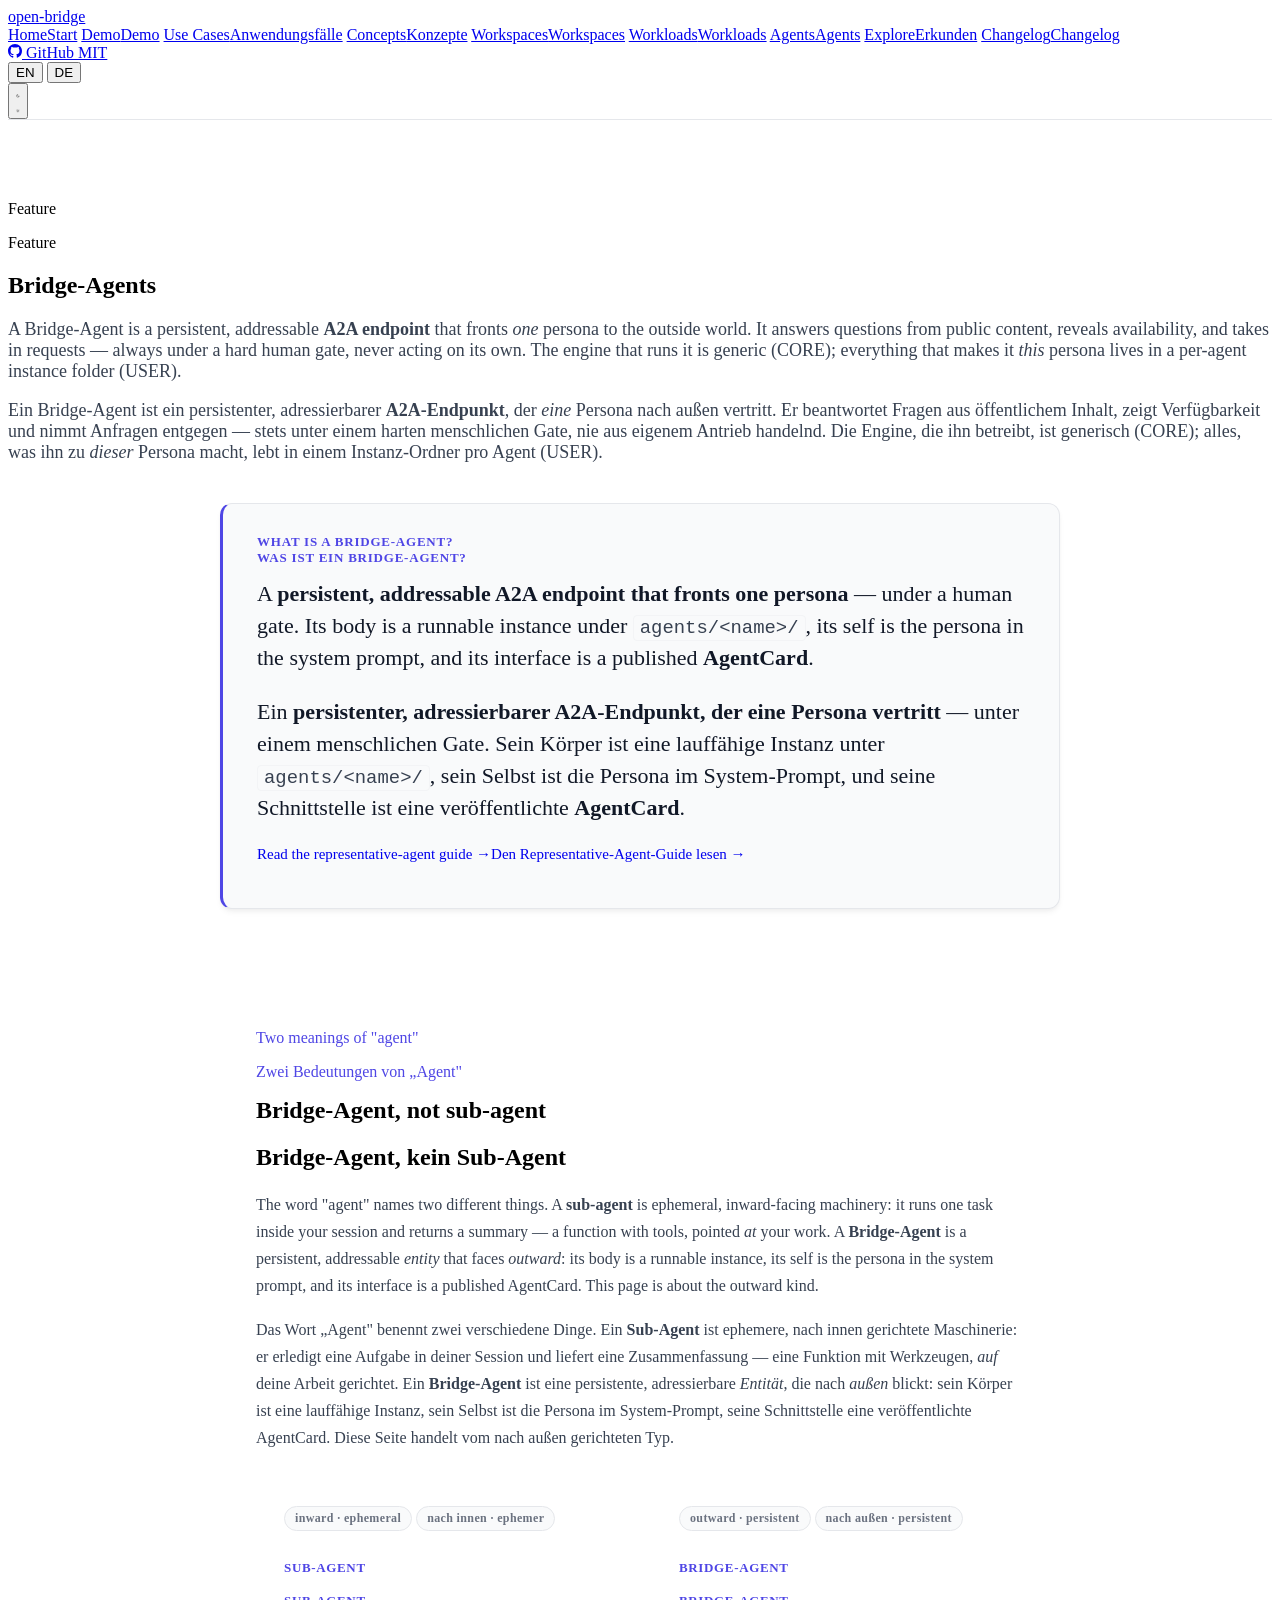
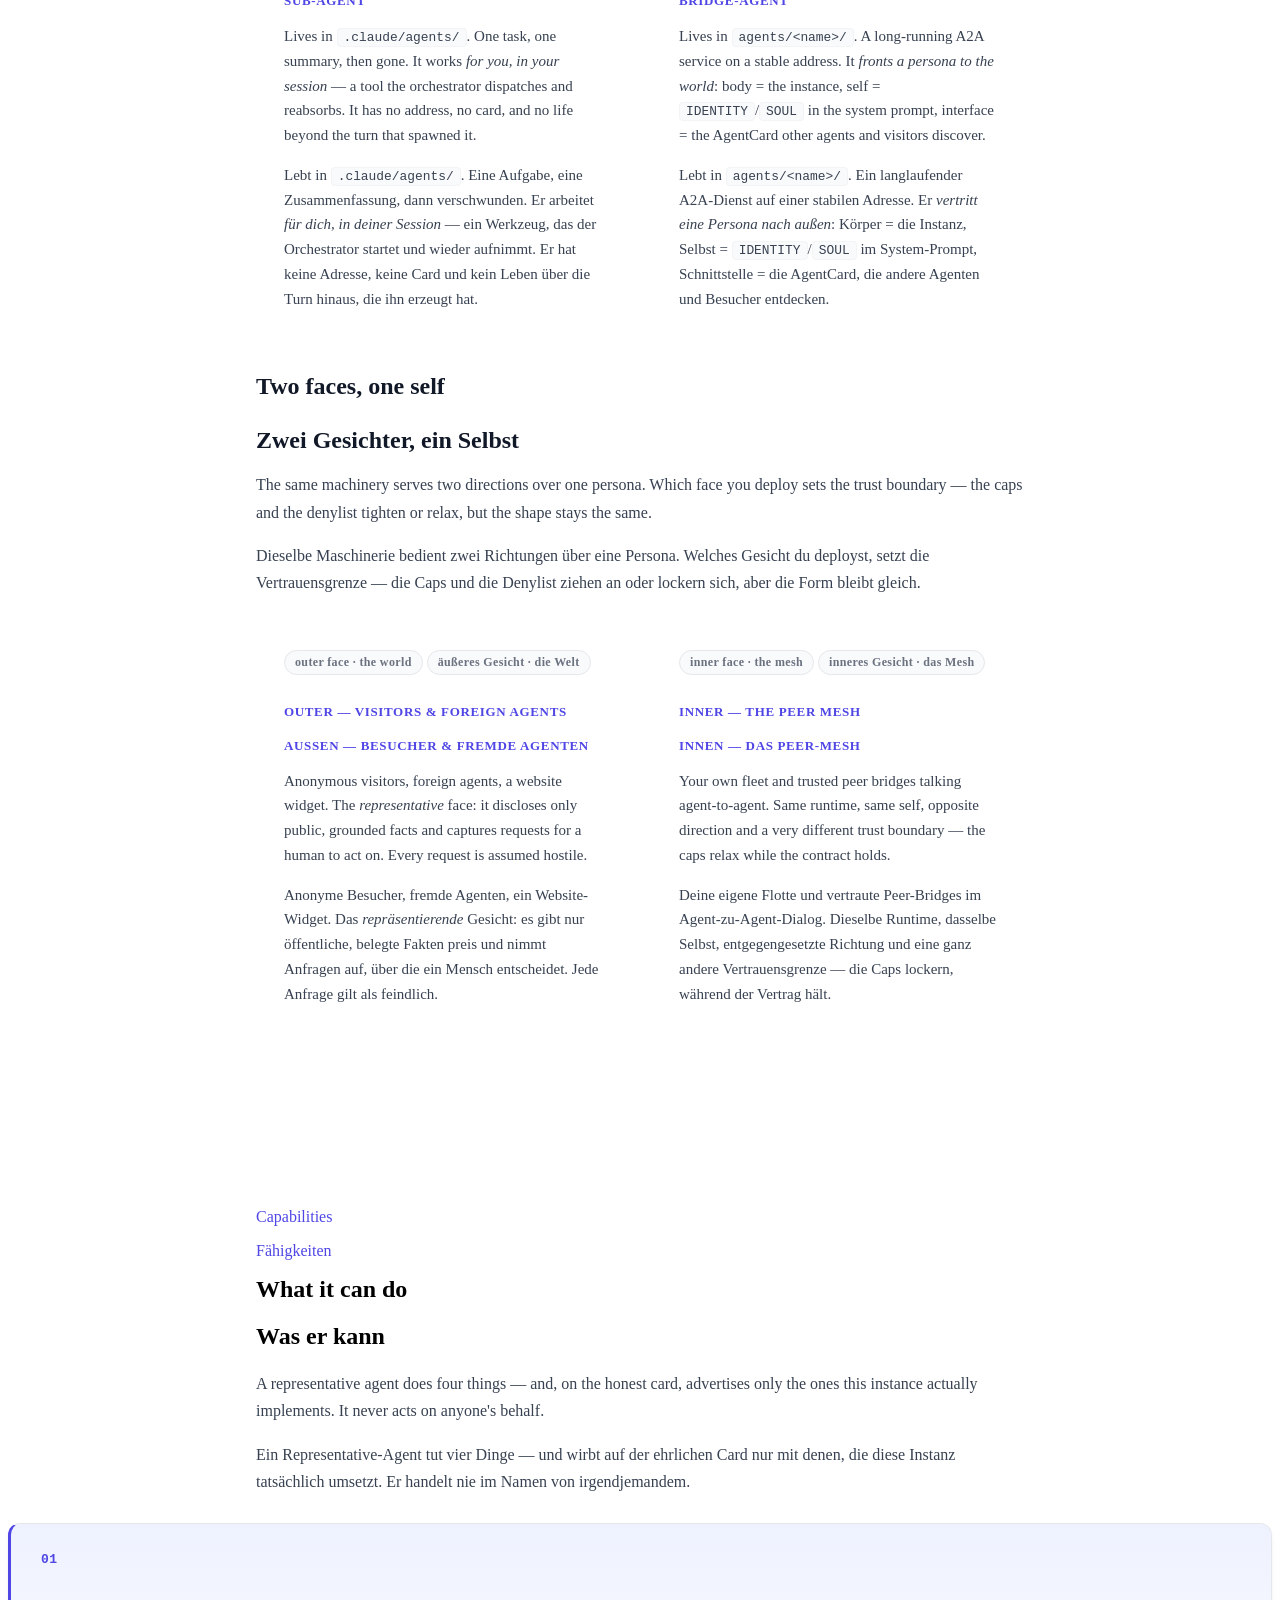
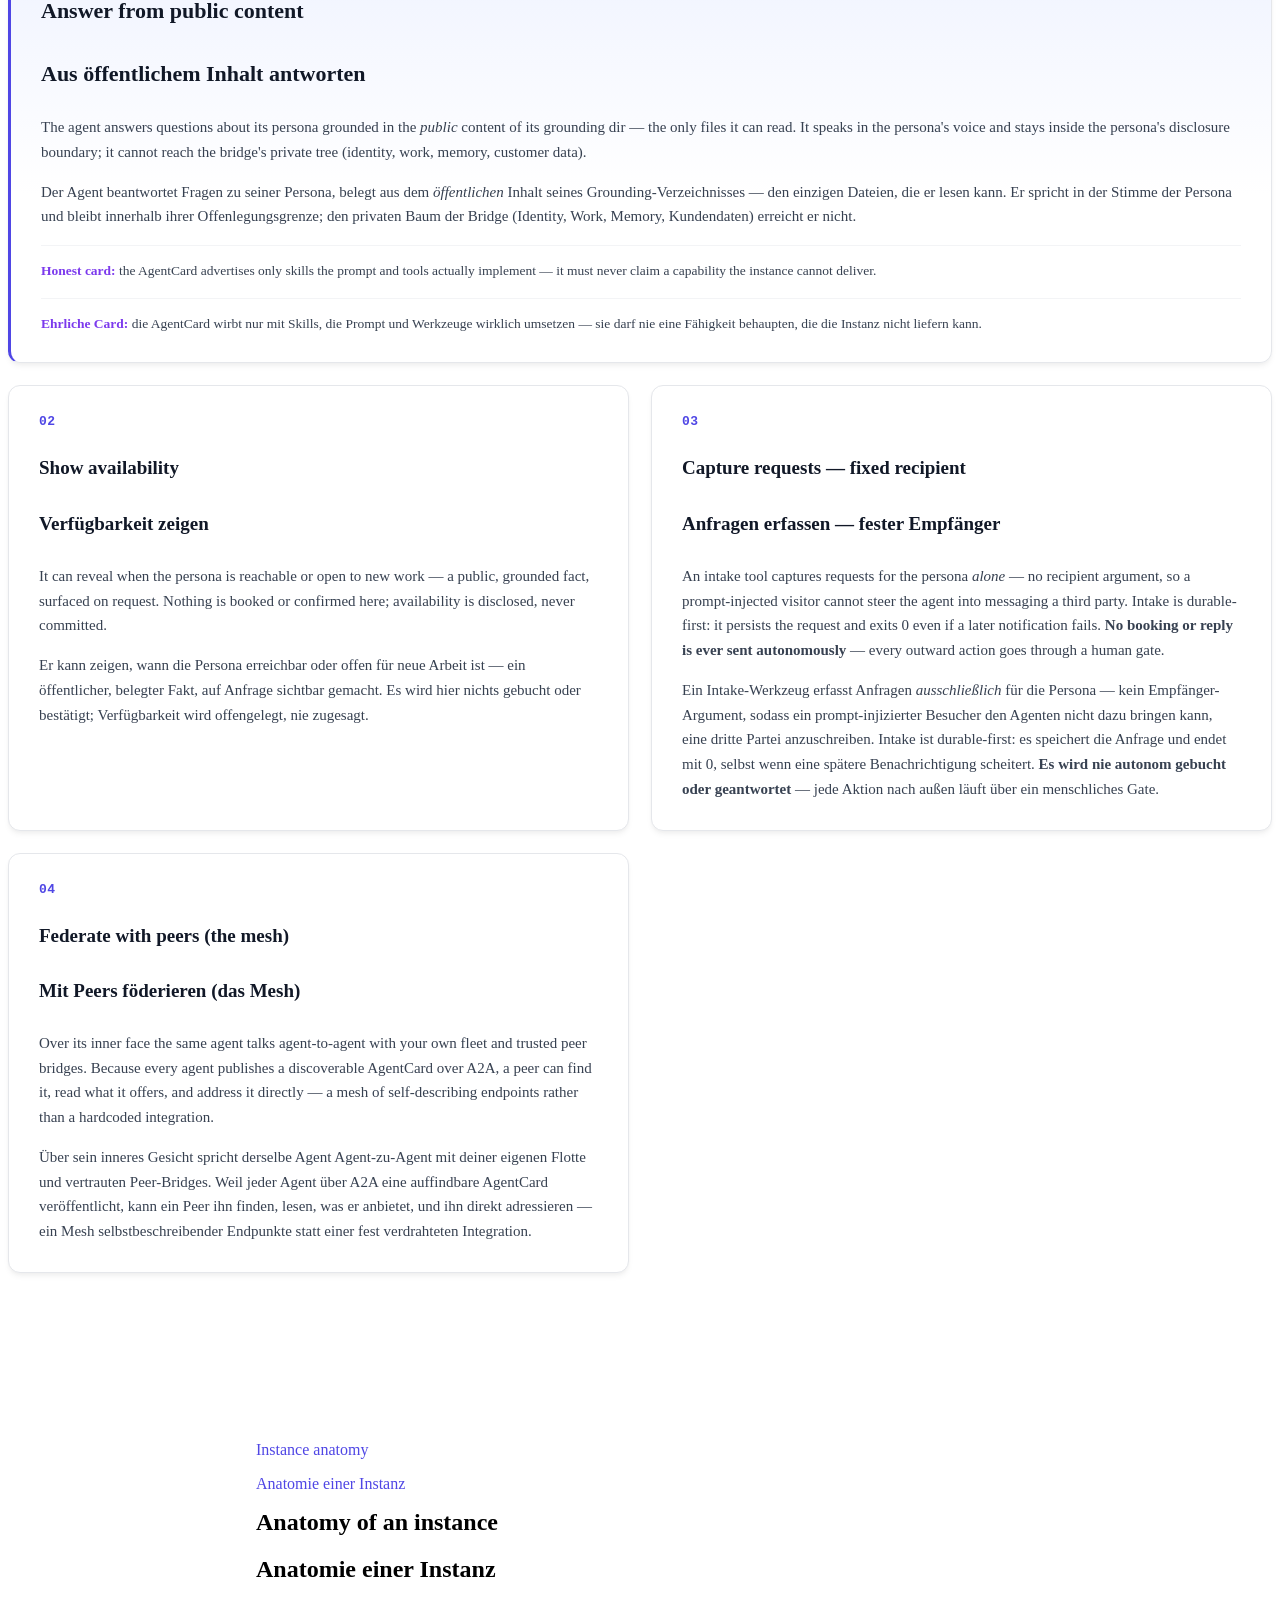
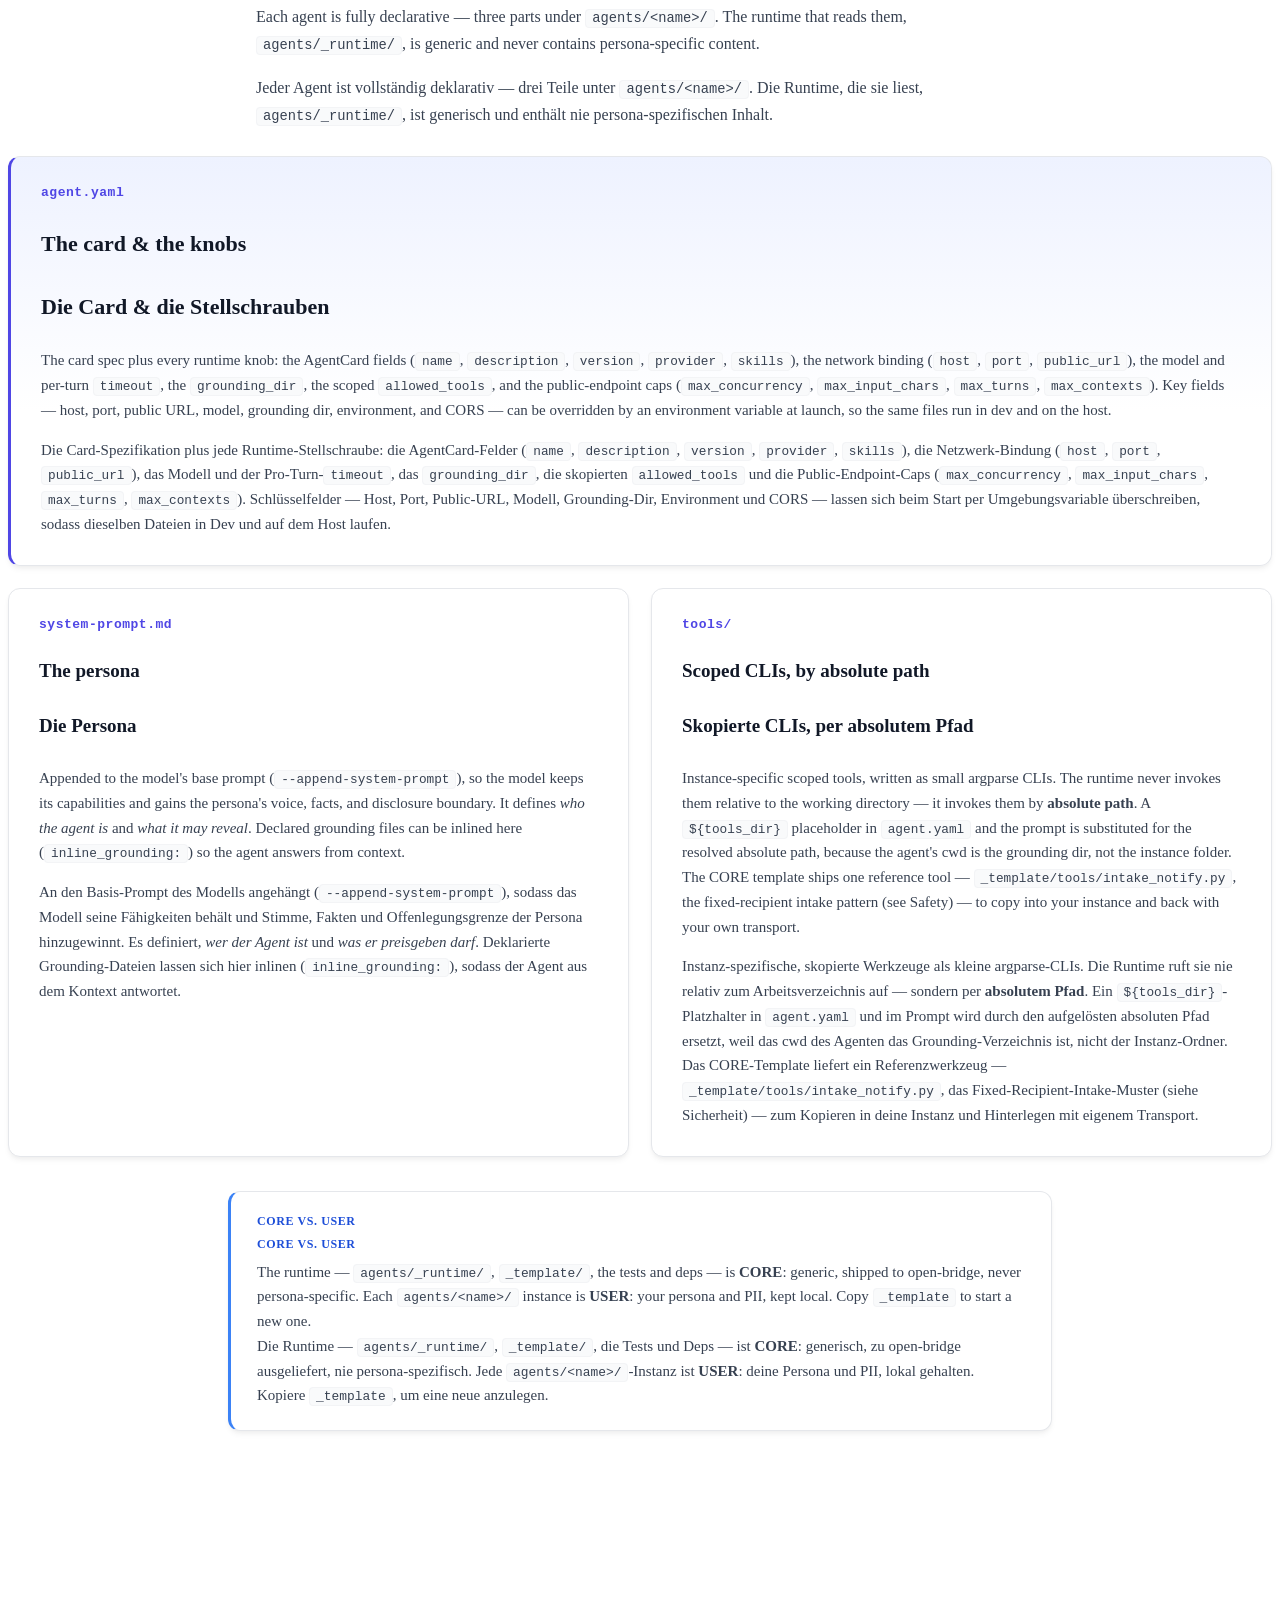
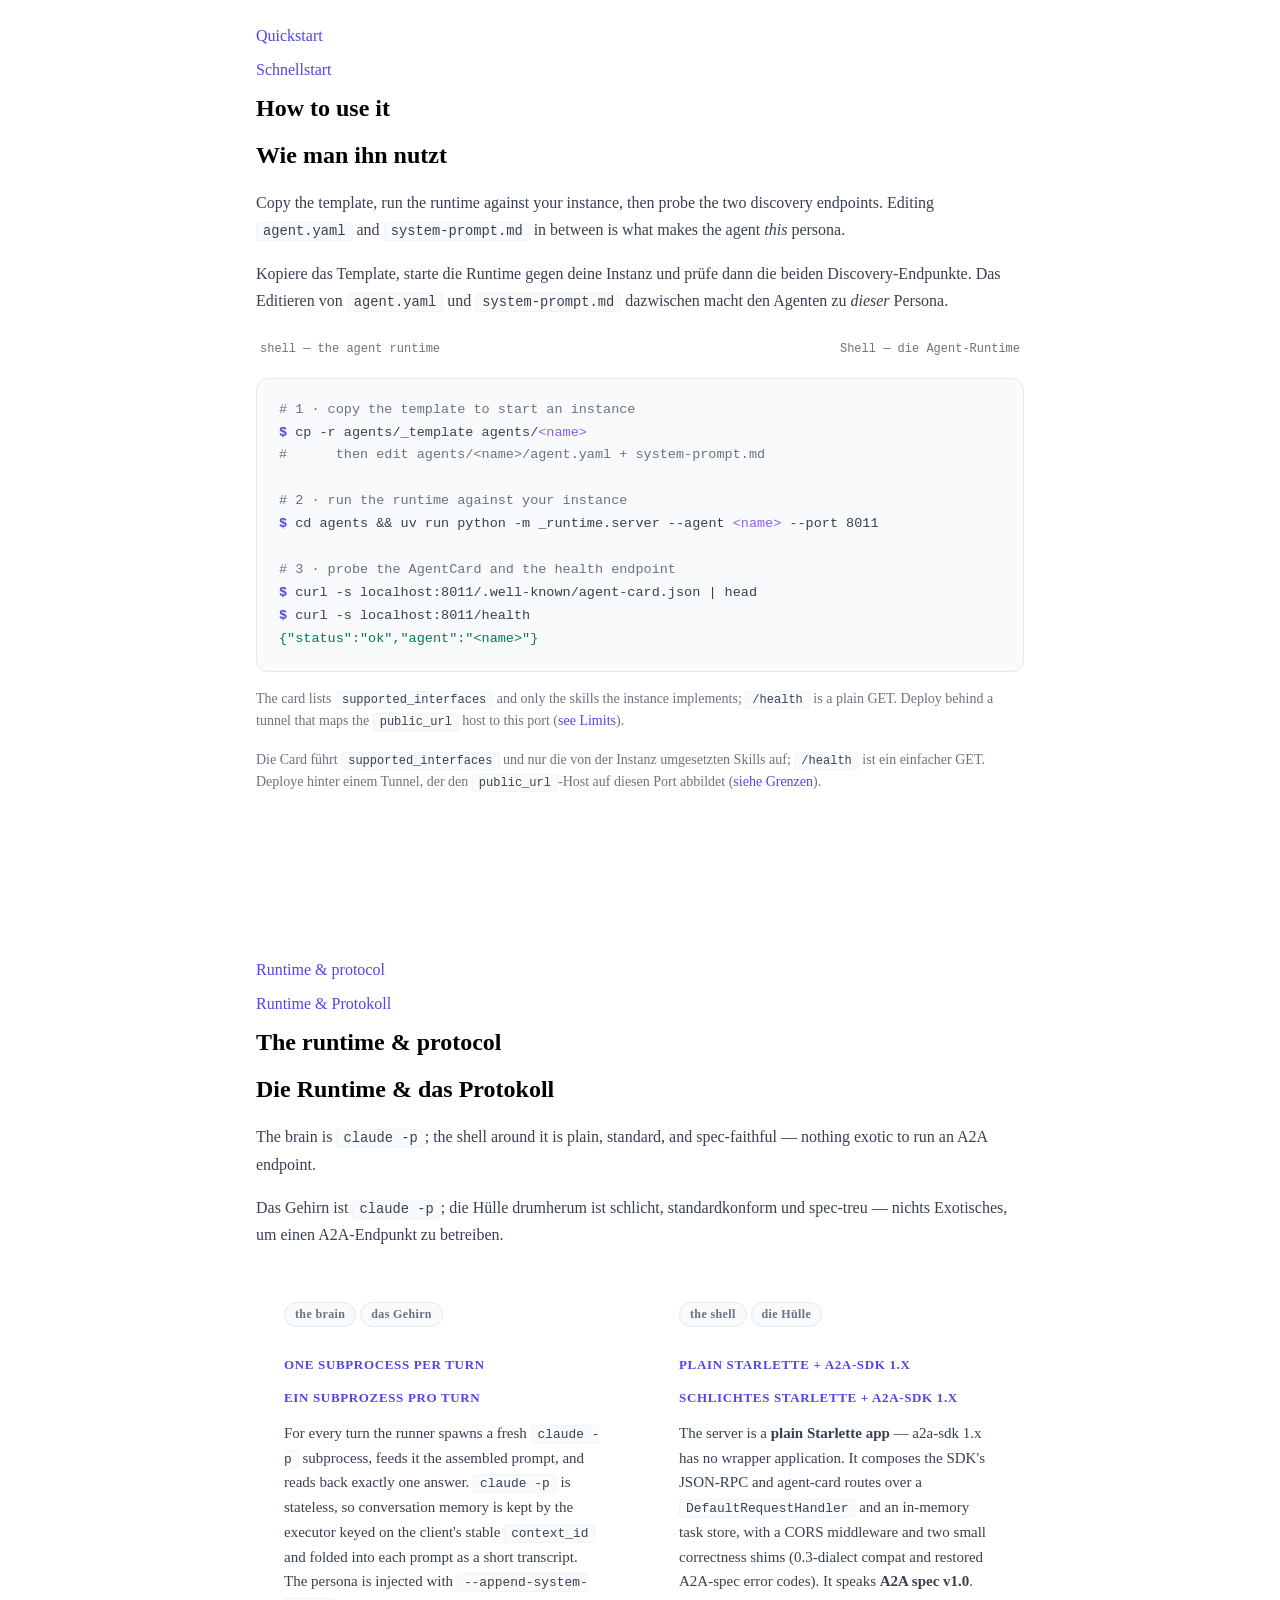
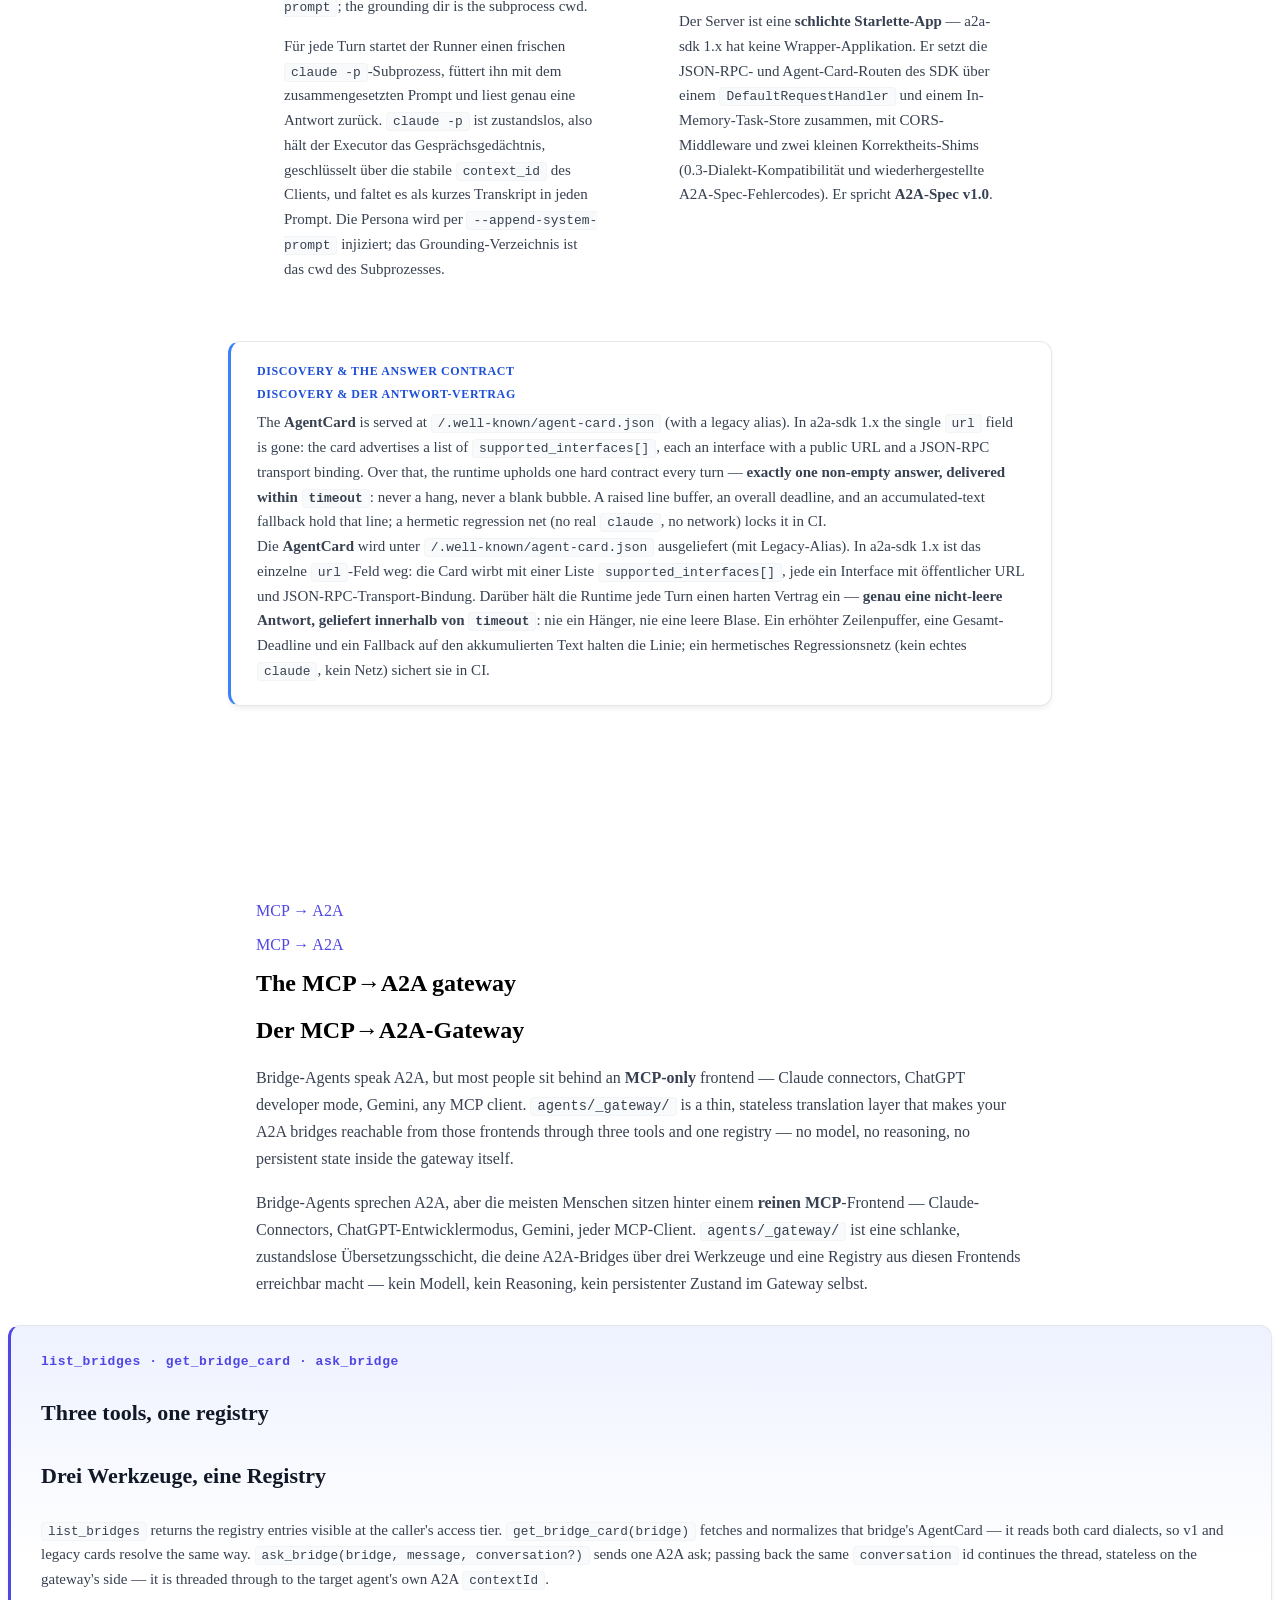
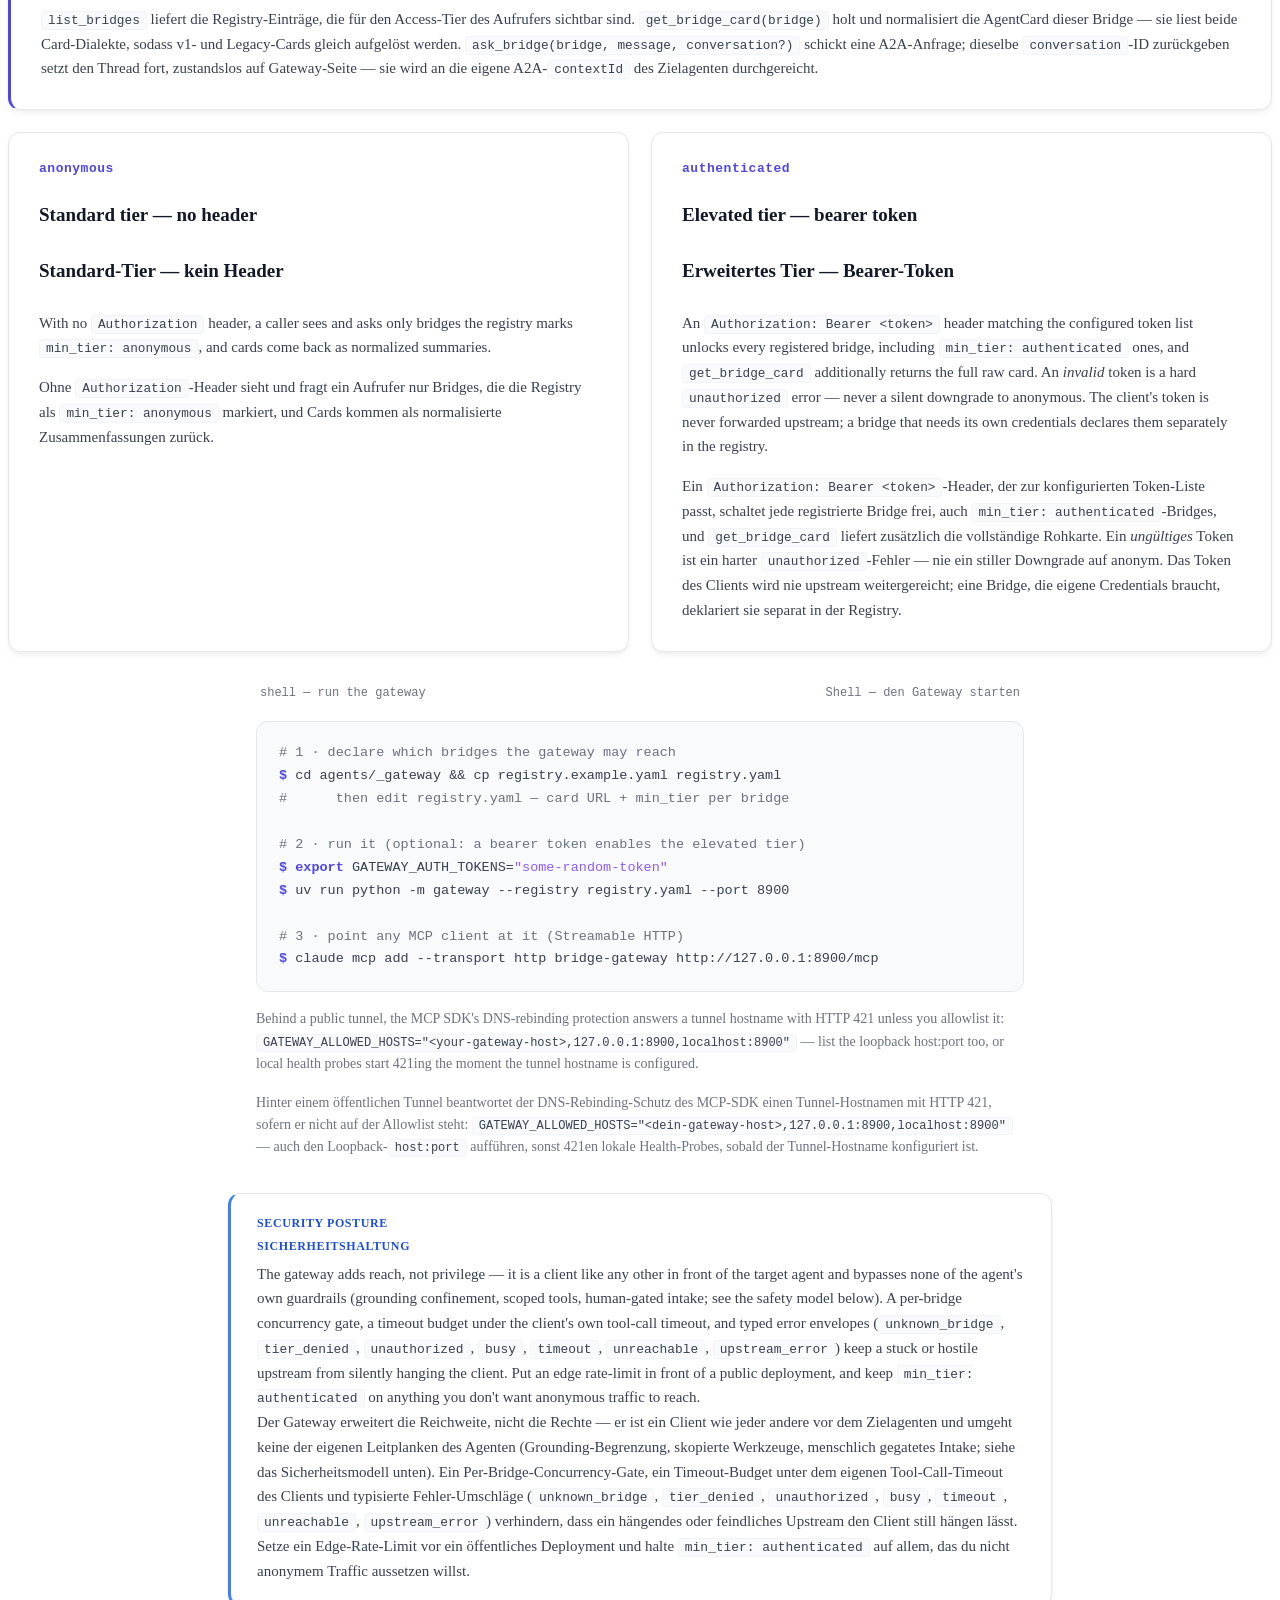
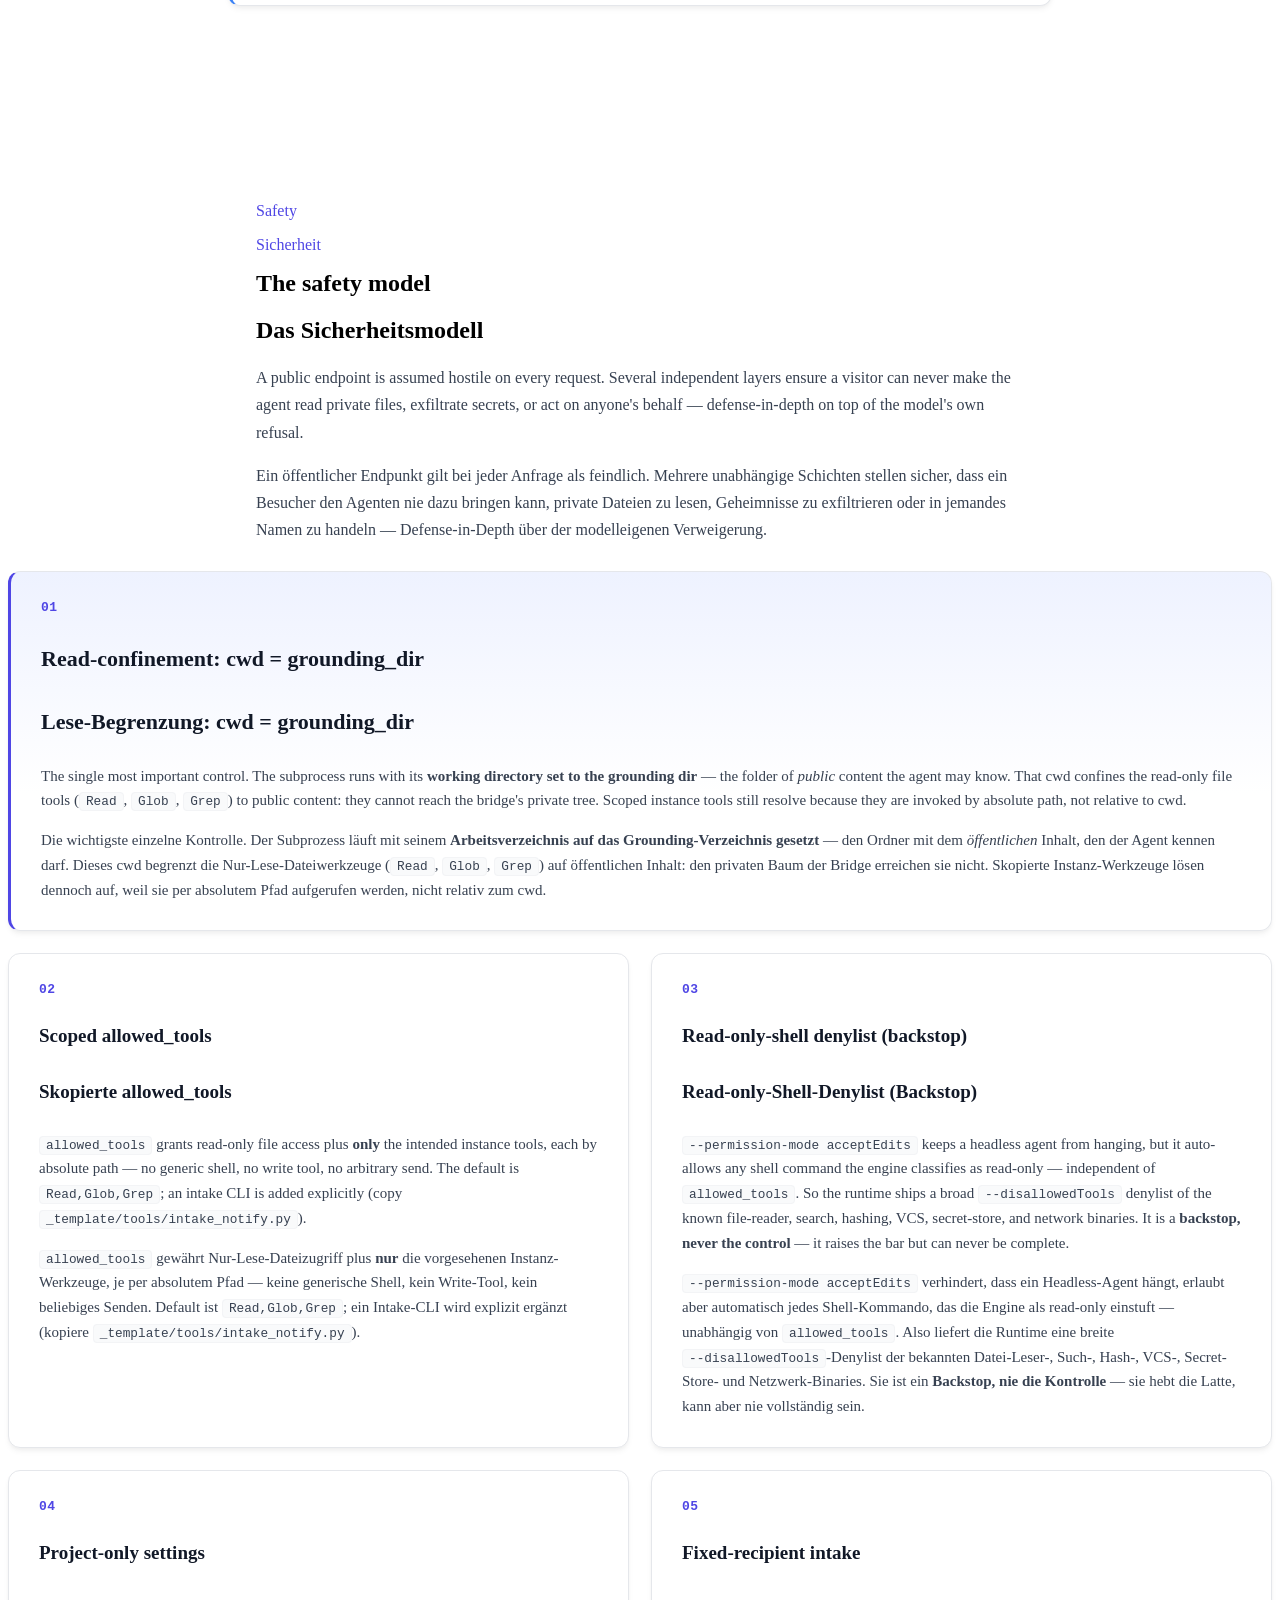
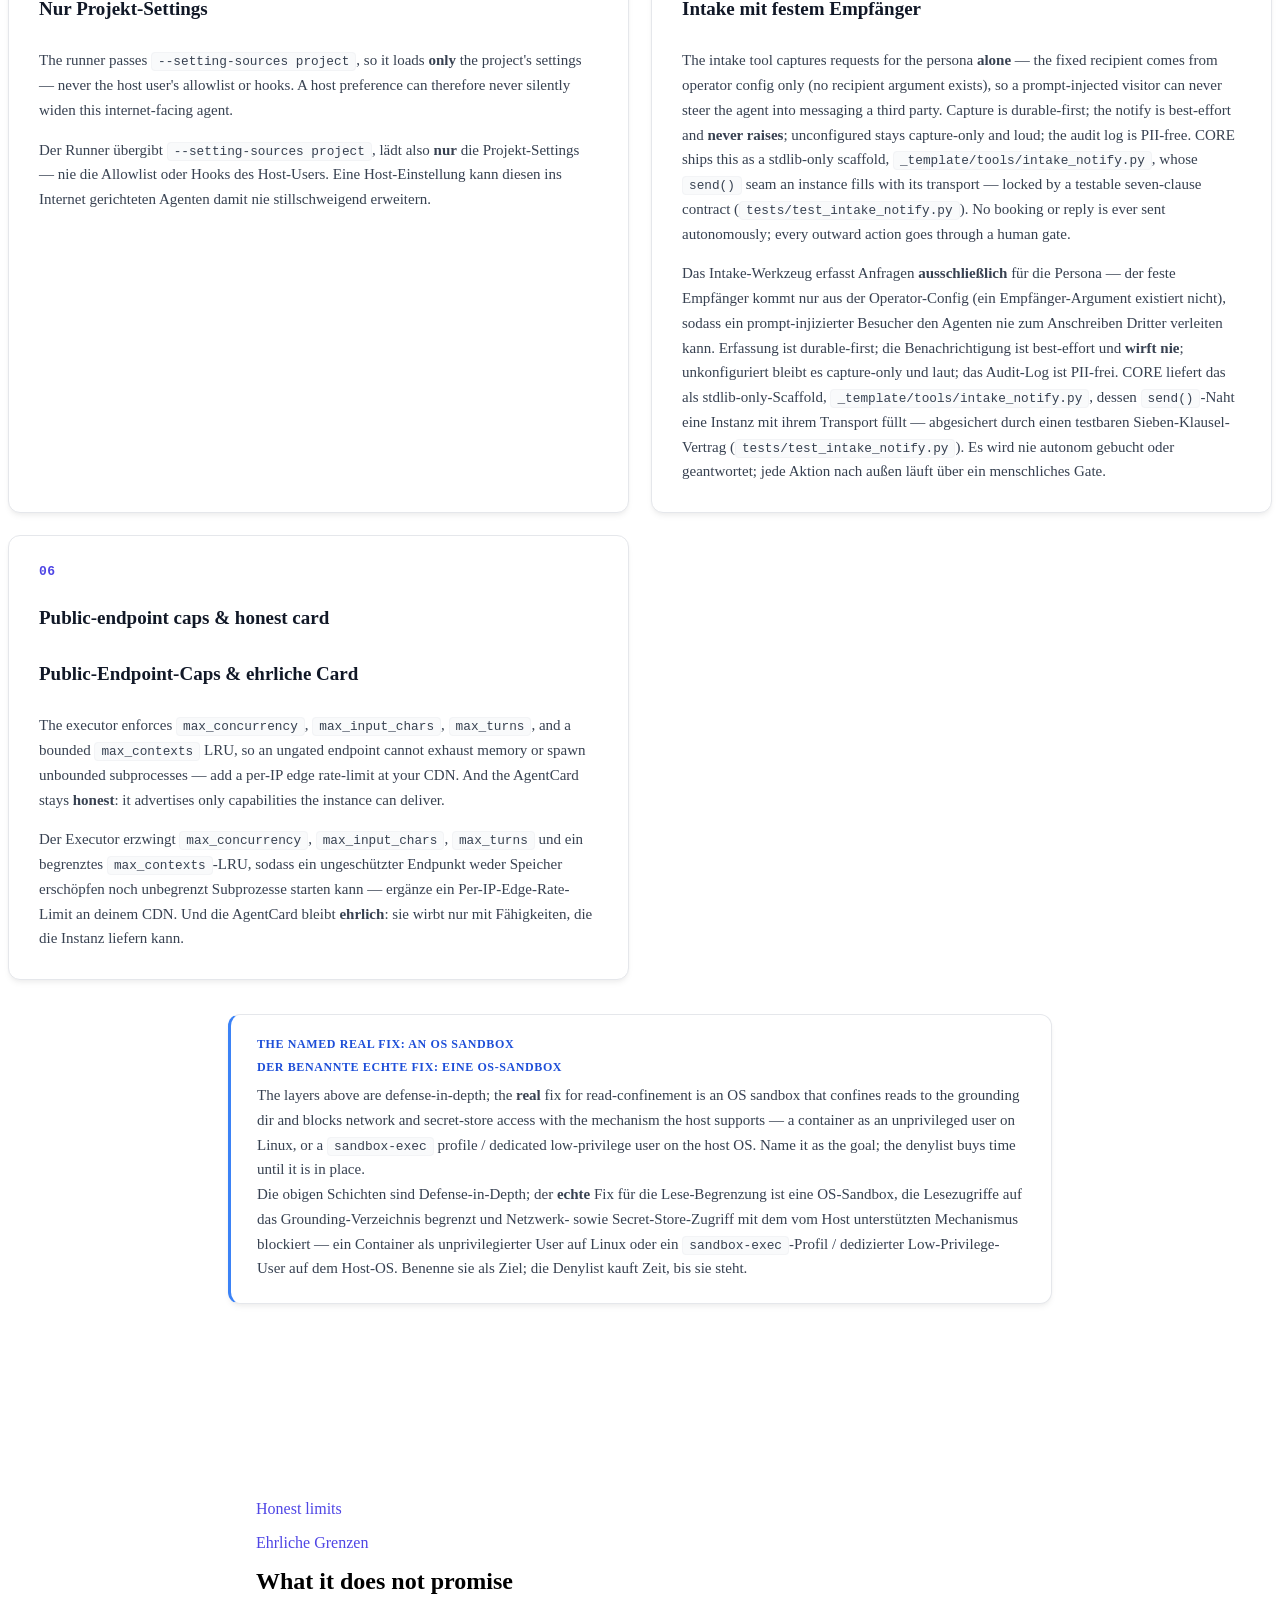
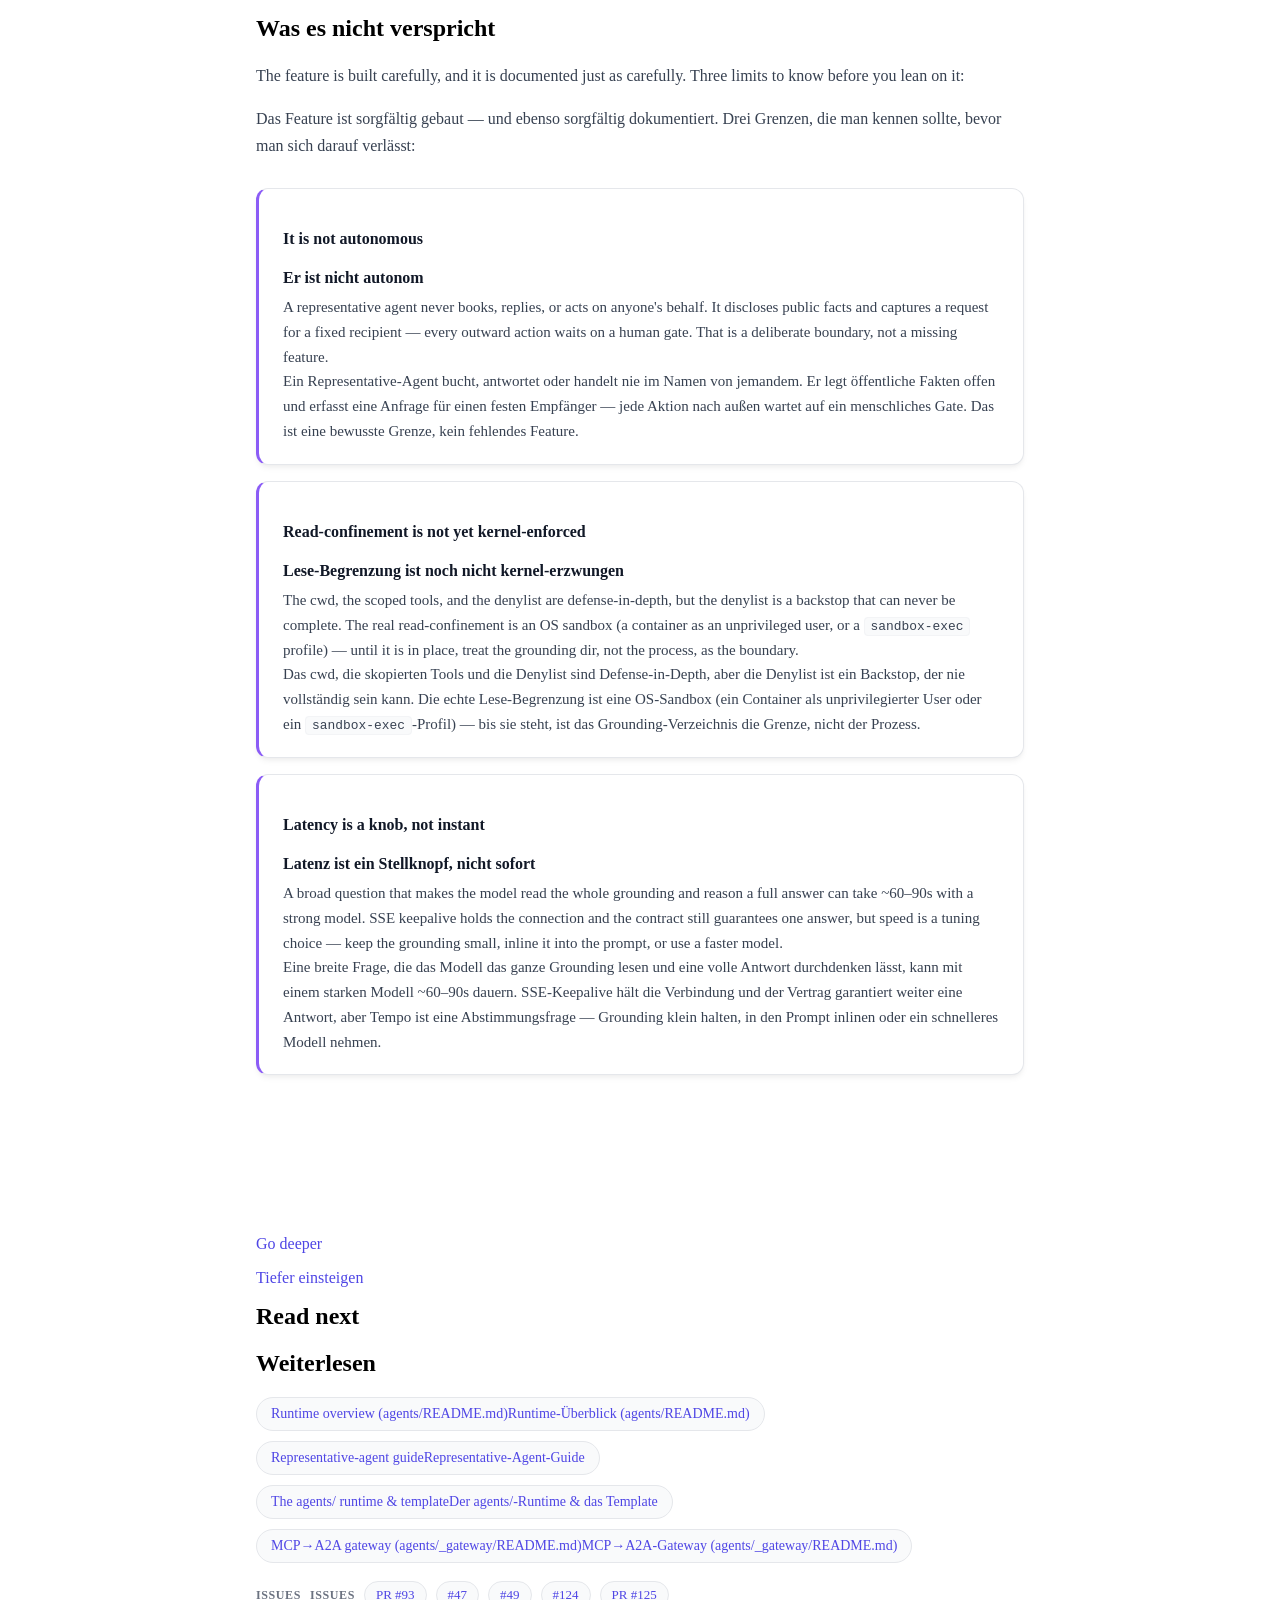
==== docs/agents.html @ 44a8e783 "docs(landing): rewrite the em-dash construction out of the page 213 em-dashes stood in docs/index.ht" ====
<!DOCTYPE html>
<!-- ============================================================================
     BKS open-bridge — agents.html  (feature page)
     Built on the shared shell used by index.html / concepts.html.
     Self-contained single file, GitHub-Pages-ready, fully offline, native UTF-8.
     Bilingual EN/DE (data-lang spans + L toggle), tool-neutral, no external assets.
     ============================================================================ -->
<html lang="en" data-active-lang="en">
<head>
<meta charset="utf-8">
<meta name="viewport" content="width=device-width, initial-scale=1">
<title>BKS open-bridge — Bridge-Agents</title>
<meta name="description" content="Bridge-Agents in BKS open-bridge — a persistent, addressable A2A endpoint that fronts one persona to the outside world: it answers from public content, shows availability, and captures requests for a fixed recipient, under hard human gates. Generic runtime (CORE) plus per-persona instances (USER).">
<!-- Social / Open Graph -->
<meta property="og:type" content="website">
<meta property="og:title" content="BKS open-bridge — Bridge-Agents">
<meta property="og:description" content="A Bridge-Agent is a persistent, addressable A2A endpoint that fronts one persona to the world — under a human gate.">
<meta property="og:url" content="https://bks-lab.github.io/open-bridge/agents.html">
<meta property="og:image" content="https://bks-lab.github.io/open-bridge/social-preview.png">
<meta property="og:image:width" content="1280">
<meta property="og:image:height" content="640">
<meta name="twitter:card" content="summary_large_image">
<meta name="twitter:title" content="BKS open-bridge — Bridge-Agents">
<meta name="twitter:description" content="A Bridge-Agent is a persistent, addressable A2A endpoint that fronts one persona to the world.">

<!-- Anti-FOUC pre-paint: theme + language set BEFORE the stylesheet paints. -->
<script>
(function(){
  var r = document.documentElement;
  try{
    var t = localStorage.getItem("ob-theme");
    if(t === "dark" || (!t && window.matchMedia && window.matchMedia("(prefers-color-scheme: dark)").matches)){
      r.classList.add("dark");
    }
  }catch(e){}
  try{
    var l = localStorage.getItem("ob-lang");
    var lang = (l === "de") ? "de" : (r.getAttribute("lang") || "en");
    r.setAttribute("data-active-lang", lang); r.setAttribute("lang", lang);
  }catch(e){ r.setAttribute("data-active-lang","en"); }
})();
</script>

<link rel="stylesheet" href="assets/brand.css">
<style>
/* ============================================================
   BKS open-bridge shared shell — single file, fully offline.
   Colour / type / space tokens lifted from DESIGN.md (Editorial
   Minimalism). No external fonts, no CDN, no network calls.
   ============================================================ */

:root{
  --ink:#111827; --muted:#6B7280;
  --surface:#FFFFFF; --surface-subtle:#F9FAFB; --surface-muted:#F3F4F6;
  --on-primary:#FFFFFF; --on-surface:#374151;
  --line:#E5E7EB; --line-subtle:#F3F4F6;
  --accent-from:#667EEA; --accent-to:#764BA2;
  --accent:#6366F1; --accent-secondary:#8B5CF6;
  --ok:#10B981; --info:#3B82F6;
  --font-sans:Inter,-apple-system,BlinkMacSystemFont,"Segoe UI",system-ui,Roboto,"Helvetica Neue",Arial,sans-serif;
  --font-mono:"SF Mono",Monaco,"Cascadia Code","Roboto Mono",Consolas,"Liberation Mono",monospace;

  --accent-text:#4F46E5;
  --accent-soft:#EEF2FF;
  --ok-text:#047857;
  --info-text:#1D4ED8;
  --attention-text:#7C3AED;
  --code-bg:#F9FAFB;

  --primary:var(--ink); --secondary:var(--muted);
  --border:var(--line); --border-subtle:var(--line-subtle);
  --on-surface-muted:var(--muted);
  --success:var(--ok); --attention:var(--accent-secondary);
  --mono:var(--font-mono);

  --shadow-soft:0 4px 6px -1px rgba(0,0,0,.05),0 2px 4px -1px rgba(0,0,0,.03);
  --shadow-hover:0 20px 25px -5px rgba(0,0,0,.08),0 10px 10px -5px rgba(0,0,0,.04);

  --section-y:96px;
  --container:80rem; --hero-w:72rem; --prose-w:48rem;
  --r-sm:4px; --r-md:8px; --r-lg:12px; --r-xl:16px; --r-full:9999px;
}

/* ---- Header ---- */
header.nav{
  position:sticky;top:0;z-index:50;height:auto;min-height:64px;
  display:flex;align-items:center;
  background:color-mix(in srgb,var(--surface) 82%,transparent);
  backdrop-filter:blur(12px);-webkit-backdrop-filter:blur(12px);
  border-bottom:1px solid var(--border);
}

/* ---- Footer ---- */

@media (max-width:860px){ .foot-grid>*{min-width:0} }
@media (prefers-reduced-motion:reduce){
  .reveal{opacity:1;transform:none}
}
@media print{
  header.nav,.icon-btn,.seg{display:none!important}
  .reveal{opacity:1!important;transform:none!important}
}
</style>

<!-- ============ page-specific styles (agents.html) ============ -->
<style>
:target{scroll-margin-top:84px}
[id]{scroll-margin-top:84px}

code, .mono{
  font-family:var(--mono);font-size:0.86em;background:var(--code-bg);
  border:1px solid var(--border-subtle);border-radius:var(--r-sm);padding:1px 6px;color:var(--on-surface);
}
.prose p code{white-space:nowrap}

.page-hero{padding-block:64px 40px}
.page-hero .eyebrow{margin-bottom:14px}
.page-hero p.lede{margin-top:18px;font-size:18px;font-weight:300;color:var(--on-surface)}

.lead-def{
  margin-top:40px;max-width:var(--prose-w);margin-inline:auto;
  border:1px solid var(--border);border-left:3px solid var(--accent-text);
  border-radius:var(--r-lg);background:var(--surface-subtle);
  padding:30px 34px;box-shadow:var(--shadow-soft);
}
.lead-def .k{font-size:13px;font-weight:600;letter-spacing:0.06em;text-transform:uppercase;color:var(--accent-text)}
.lead-def .def{margin-top:12px;font-size:22px;font-weight:300;line-height:1.45;color:var(--primary)}
.lead-def .more{margin-top:16px;font-size:15px}
.lead-def .more a{font-weight:500;text-decoration:none}
.lead-def .more a:hover{text-decoration:underline}

.grp{max-width:var(--prose-w);margin:0 auto 8px;padding-top:8px}
.grp .eyebrow{color:var(--accent-text)}
.grp .h2{margin-top:8px}

.block{max-width:var(--prose-w);margin:0 auto 28px}
.block h3.h3{font-size:24px;font-weight:600;line-height:1.25;color:var(--primary);margin-bottom:10px}
.block p{font-size:16px;line-height:1.7;color:var(--on-surface);margin-bottom:14px}

/* split cards: sub-agent vs Bridge-Agent, and outer vs inner face */
.split{display:grid;grid-template-columns:1fr 1fr;gap:22px;max-width:var(--prose-w);margin:0 auto 8px}
.split .card{padding:26px 28px}
.split .card h4{font-size:13px;font-weight:600;letter-spacing:0.05em;text-transform:uppercase;color:var(--accent-text);margin-bottom:10px}
.split .card p{font-size:15px;line-height:1.65;color:var(--on-surface);margin-bottom:0}
.split .card .tag{display:inline-block;margin-bottom:12px;font-size:12px;font-weight:600;letter-spacing:0.03em;
  padding:4px 10px;border-radius:var(--r-full);border:1px solid var(--border);background:var(--surface-subtle);color:var(--secondary)}
@media (max-width:640px){ .split{grid-template-columns:1fr} }

/* card grid (capabilities / anatomy / safety) */
.uses{max-width:var(--container);margin:0 auto;display:grid;grid-template-columns:1fr 1fr;gap:22px}
.use{
  background:var(--surface);border:1px solid var(--border);
  border-radius:var(--r-lg);box-shadow:var(--shadow-soft);
  padding:28px 30px;display:flex;flex-direction:column;
  transition:transform .2s ease,box-shadow .2s ease,border-color .2s ease;
}
.use:hover{transform:translateY(-2px);box-shadow:var(--shadow-hover);
  border-color:color-mix(in srgb,var(--accent-text) 30%,var(--border))}
.use .n{font-family:var(--mono);font-size:13px;font-weight:600;color:var(--accent-text);letter-spacing:0.04em;margin-bottom:8px}
.use h3{font-size:19px;font-weight:600;line-height:1.3;color:var(--primary);margin-bottom:12px}
.use p{font-size:15px;line-height:1.65;color:var(--on-surface);margin-bottom:0}
.use code{font-family:var(--mono);font-size:0.85em;background:var(--code-bg);
  border:1px solid var(--border-subtle);border-radius:var(--r-sm);padding:1px 6px;color:var(--on-surface);white-space:nowrap}
.use.flagship{grid-column:1 / -1;border-left:3px solid var(--accent-text);
  background:linear-gradient(180deg,var(--accent-soft),var(--surface) 62%)}
.use.flagship h3{font-size:22px}
.use .caveat{
  margin-top:16px;padding-top:14px;border-top:1px solid var(--border-subtle);
  font-size:13.5px;line-height:1.6;color:var(--on-surface);
}
.use .caveat strong{color:var(--attention-text);font-weight:600}
@media (max-width:780px){ .uses{grid-template-columns:1fr} .use.flagship{grid-column:auto} }

/* quickstart terminal (reuses the .code grammar from index.html) */
.term{max-width:var(--prose-w);margin:0 auto}
.code-label{
  display:flex;align-items:center;justify-content:space-between;gap:12px;
  font-family:var(--mono);font-size:12px;color:var(--secondary);padding:0 4px 8px;
}
.code{
  font-family:var(--mono);font-size:13.5px;line-height:1.7;
  background:var(--surface-subtle);border:1px solid var(--border);
  border-radius:var(--r-lg);padding:20px 22px;overflow-x:auto;color:var(--on-surface);
  white-space:pre;
}
html.dark .code{background:var(--code-bg)}
.code .cmt{color:var(--secondary)}
.code .k{color:var(--accent-text);font-weight:600}
.code .ok{color:var(--ok-text)}
.code .dir{color:var(--accent-secondary);font-weight:500}
.term .after{max-width:var(--prose-w);margin:16px auto 0;font-size:14px;line-height:1.6;color:var(--secondary)}
.term .after a{color:var(--accent-text);text-decoration:none;font-weight:500}
.term .after a:hover{text-decoration:underline}

/* callout */
.note{
  max-width:var(--prose-w);margin:0 auto 28px;
  border:1px solid var(--border);border-left:3px solid var(--info);
  border-radius:var(--r-lg);background:var(--surface);
  padding:22px 26px;box-shadow:var(--shadow-soft);
}
.note .k{font-size:12px;font-weight:600;letter-spacing:0.05em;text-transform:uppercase;color:var(--info-text);margin-bottom:8px}
.note p{font-size:15px;line-height:1.65;color:var(--on-surface);margin:0}

/* limits list */
.limits{max-width:var(--prose-w);margin:0 auto;display:flex;flex-direction:column;gap:16px}
.limit{
  border:1px solid var(--border);border-left:3px solid var(--attention);
  border-radius:var(--r-lg);background:var(--surface);
  padding:20px 24px;box-shadow:var(--shadow-soft);
}
.limit h4{font-size:16px;font-weight:600;color:var(--primary);margin-bottom:8px}
.limit p{font-size:15px;line-height:1.65;color:var(--on-surface);margin:0}

/* pointer chips */
.pointers{max-width:var(--prose-w);margin:0 auto;display:flex;flex-wrap:wrap;gap:10px}
.pointers a{
  text-decoration:none;color:var(--accent-text);
  padding:8px 14px;border-radius:var(--r-full);
  border:1px solid var(--border);background:var(--surface-subtle);
  font-size:14px;font-weight:500;
}
.pointers a:hover{background:var(--accent-soft)}
.pointers-sub{max-width:var(--prose-w);margin:18px auto 0;display:flex;flex-wrap:wrap;align-items:center;gap:9px;
  font-size:13px;color:var(--secondary)}
.pointers-sub .lab{font-weight:600;color:var(--secondary);text-transform:uppercase;letter-spacing:0.05em;font-size:12px}
.pointers-sub a{
  text-decoration:none;color:var(--accent-text);
  padding:5px 11px;border-radius:var(--r-full);
  border:1px solid var(--border);background:var(--surface-subtle);font-weight:500;
}
.pointers-sub a:hover{background:var(--accent-soft)}

@media (max-width:560px){ .lead-def{padding:24px 22px} .split .card{padding:22px 20px} .use{padding:24px 22px} }
</style>
</head>
<body>

<!-- ======================= STICKY HEADER (shared) ======================= -->
<header class="nav">
  <div class="nav-inner">
    <a class="wordmark" href="index.html">open<span class="text-gradient">-bridge</span></a>
    <nav class="site-nav" aria-label="Site">
      <a href="index.html"><span data-lang="en">Home</span><span data-lang="de">Start</span></a>
      <a href="demo.html"><span data-lang="en">Demo</span><span data-lang="de">Demo</span></a>
      <a href="use-cases.html"><span data-lang="en">Use Cases</span><span data-lang="de">Anwendungsfälle</span></a>
      <a href="concepts.html"><span data-lang="en">Concepts</span><span data-lang="de">Konzepte</span></a>
      <a href="workspaces.html"><span data-lang="en">Workspaces</span><span data-lang="de">Workspaces</span></a>
      <a href="workloads.html"><span data-lang="en">Workloads</span><span data-lang="de">Workloads</span></a>
      <a class="active" aria-current="page" href="agents.html"><span data-lang="en">Agents</span><span data-lang="de">Agents</span></a>
      <a href="explore.html"><span data-lang="en">Explore</span><span data-lang="de">Erkunden</span></a>
      <a href="changelog.html"><span data-lang="en">Changelog</span><span data-lang="de">Changelog</span></a>
    </nav>
    <div class="nav-spacer"></div>
    <div class="nav-chips">
      <a class="chip" href="https://github.com/bks-lab/open-bridge" target="_blank" rel="noopener" aria-label="GitHub repository">
        <svg viewBox="0 0 16 16" width="14" height="14" fill="currentColor" aria-hidden="true"><path d="M8 0C3.58 0 0 3.58 0 8c0 3.54 2.29 6.53 5.47 7.59.4.07.55-.17.55-.38 0-.19-.01-.82-.01-1.49-2.01.37-2.53-.49-2.69-.94-.09-.23-.48-.94-.82-1.13-.28-.15-.68-.52-.01-.53.63-.01 1.08.58 1.23.82.72 1.21 1.87.87 2.33.66.07-.52.28-.87.51-1.07-1.78-.2-3.64-.89-3.64-3.95 0-.87.31-1.59.82-2.15-.08-.2-.36-1.02.08-2.12 0 0 .67-.21 2.2.82.64-.18 1.32-.27 2-.27.68 0 1.36.09 2 .27 1.53-1.04 2.2-.82 2.2-.82.44 1.1.16 1.92.08 2.12.51.56.82 1.27.82 2.15 0 3.07-1.87 3.75-3.65 3.95.29.25.54.73.54 1.48 0 1.07-.01 1.93-.01 2.2 0 .21.15.46.55.38A8.01 8.01 0 0016 8c0-4.42-3.58-8-8-8z"/></svg>
        GitHub
      </a>
      <a class="chip" href="index.html#license" aria-label="MIT license">MIT</a>
      <div class="seg" role="group" aria-label="Language / Sprache">
        <button id="lang-en" type="button" aria-pressed="true" title="Toggle language (press L)">EN</button>
        <button id="lang-de" type="button" aria-pressed="false" title="Sprache umschalten (Taste L)">DE</button>
      </div>
      <button class="icon-btn" id="theme-toggle" aria-label="Toggle light / dark theme (T)" title="Toggle theme (press T)">
        <svg class="moon" viewBox="0 0 24 24" fill="none" stroke="currentColor" stroke-width="2" aria-hidden="true"><path d="M21 12.79A9 9 0 1111.21 3 7 7 0 0021 12.79z"/></svg>
        <svg class="sun" viewBox="0 0 24 24" fill="none" stroke="currentColor" stroke-width="2" aria-hidden="true"><circle cx="12" cy="12" r="5"/><path d="M12 1v2M12 21v2M4.22 4.22l1.42 1.42M18.36 18.36l1.42 1.42M1 12h2M21 12h2M4.22 19.78l1.42-1.42M18.36 5.64l1.42-1.42"/></svg>
      </button>
    </div>
  </div>
</header>

<!-- ============================ PAGE CONTENT ============================ -->
<main id="top">

  <!-- ---- intro + lead definition ---- -->
  <section class="page-hero">
    <div class="container">
      <div class="prose">
        <p class="eyebrow" data-lang="en">Feature</p>
        <p class="eyebrow" data-lang="de">Feature</p>
        <h1 class="h1">Bridge-Agents</h1>
        <p class="lede" data-lang="en">A Bridge-Agent is a persistent, addressable <strong>A2A endpoint</strong> that fronts <em>one</em> persona to the outside world. It answers questions from public content, reveals availability, and takes in requests — always under a hard human gate, never acting on its own. The engine that runs it is generic (CORE); everything that makes it <em>this</em> persona lives in a per-agent instance folder (USER).</p>
        <p class="lede" data-lang="de">Ein Bridge-Agent ist ein persistenter, adressierbarer <strong>A2A-Endpunkt</strong>, der <em>eine</em> Persona nach außen vertritt. Er beantwortet Fragen aus öffentlichem Inhalt, zeigt Verfügbarkeit und nimmt Anfragen entgegen — stets unter einem harten menschlichen Gate, nie aus eigenem Antrieb handelnd. Die Engine, die ihn betreibt, ist generisch (CORE); alles, was ihn zu <em>dieser</em> Persona macht, lebt in einem Instanz-Ordner pro Agent (USER).</p>
      </div>

      <div class="lead-def">
        <div class="k" data-lang="en">What is a Bridge-Agent?</div>
        <div class="k" data-lang="de">Was ist ein Bridge-Agent?</div>
        <p class="def" data-lang="en">A <strong>persistent, addressable A2A endpoint that fronts one persona</strong> — under a human gate. Its body is a runnable instance under <code>agents/&lt;name&gt;/</code>, its self is the persona in the system prompt, and its interface is a published <strong>AgentCard</strong>.</p>
        <p class="def" data-lang="de">Ein <strong>persistenter, adressierbarer A2A-Endpunkt, der eine Persona vertritt</strong> — unter einem menschlichen Gate. Sein Körper ist eine lauffähige Instanz unter <code>agents/&lt;name&gt;/</code>, sein Selbst ist die Persona im System-Prompt, und seine Schnittstelle ist eine veröffentlichte <strong>AgentCard</strong>.</p>
        <p class="more">
          <a href="representative-agent.md" target="_blank" rel="noopener"><span data-lang="en">Read the representative-agent guide →</span><span data-lang="de">Den Representative-Agent-Guide lesen →</span></a>
        </p>
      </div>
    </div>
  </section>

  <!-- ---- Bridge-Agent, not sub-agent ---- -->
  <section class="alt" style="padding-block:56px 72px">
    <div class="container">
      <div class="grp reveal">
        <p class="eyebrow" data-lang="en">Two meanings of "agent"</p>
        <p class="eyebrow" data-lang="de">Zwei Bedeutungen von „Agent"</p>
        <h2 class="h2" data-lang="en">Bridge-Agent, not sub-agent</h2>
        <h2 class="h2" data-lang="de">Bridge-Agent, kein Sub-Agent</h2>
      </div>
      <div class="block reveal">
        <p data-lang="en">The word "agent" names two different things. A <strong>sub-agent</strong> is ephemeral, inward-facing machinery: it runs one task inside your session and returns a summary — a function with tools, pointed <em>at</em> your work. A <strong>Bridge-Agent</strong> is a persistent, addressable <em>entity</em> that faces <em>outward</em>: its body is a runnable instance, its self is the persona in the system prompt, and its interface is a published AgentCard. This page is about the outward kind.</p>
        <p data-lang="de">Das Wort „Agent" benennt zwei verschiedene Dinge. Ein <strong>Sub-Agent</strong> ist ephemere, nach innen gerichtete Maschinerie: er erledigt eine Aufgabe in deiner Session und liefert eine Zusammenfassung — eine Funktion mit Werkzeugen, <em>auf</em> deine Arbeit gerichtet. Ein <strong>Bridge-Agent</strong> ist eine persistente, adressierbare <em>Entität</em>, die nach <em>außen</em> blickt: sein Körper ist eine lauffähige Instanz, sein Selbst ist die Persona im System-Prompt, seine Schnittstelle eine veröffentlichte AgentCard. Diese Seite handelt vom nach außen gerichteten Typ.</p>
      </div>
      <div class="split reveal">
        <div class="card">
          <span class="tag" data-lang="en">inward · ephemeral</span>
          <span class="tag" data-lang="de">nach innen · ephemer</span>
          <h4 data-lang="en">Sub-agent</h4>
          <h4 data-lang="de">Sub-Agent</h4>
          <p data-lang="en">Lives in <code>.claude/agents/</code>. One task, one summary, then gone. It works <em>for you, in your session</em> — a tool the orchestrator dispatches and reabsorbs. It has no address, no card, and no life beyond the turn that spawned it.</p>
          <p data-lang="de">Lebt in <code>.claude/agents/</code>. Eine Aufgabe, eine Zusammenfassung, dann verschwunden. Er arbeitet <em>für dich, in deiner Session</em> — ein Werkzeug, das der Orchestrator startet und wieder aufnimmt. Er hat keine Adresse, keine Card und kein Leben über die Turn hinaus, die ihn erzeugt hat.</p>
        </div>
        <div class="card">
          <span class="tag" data-lang="en">outward · persistent</span>
          <span class="tag" data-lang="de">nach außen · persistent</span>
          <h4 data-lang="en">Bridge-Agent</h4>
          <h4 data-lang="de">Bridge-Agent</h4>
          <p data-lang="en">Lives in <code>agents/&lt;name&gt;/</code>. A long-running A2A service on a stable address. It <em>fronts a persona to the world</em>: body = the instance, self = <code>IDENTITY</code>/<code>SOUL</code> in the system prompt, interface = the AgentCard other agents and visitors discover.</p>
          <p data-lang="de">Lebt in <code>agents/&lt;name&gt;/</code>. Ein langlaufender A2A-Dienst auf einer stabilen Adresse. Er <em>vertritt eine Persona nach außen</em>: Körper = die Instanz, Selbst = <code>IDENTITY</code>/<code>SOUL</code> im System-Prompt, Schnittstelle = die AgentCard, die andere Agenten und Besucher entdecken.</p>
        </div>
      </div>
      <div class="block reveal" style="margin-top:34px">
        <h3 class="h3" data-lang="en">Two faces, one self</h3>
        <h3 class="h3" data-lang="de">Zwei Gesichter, ein Selbst</h3>
        <p data-lang="en">The same machinery serves two directions over one persona. Which face you deploy sets the trust boundary — the caps and the denylist tighten or relax, but the shape stays the same.</p>
        <p data-lang="de">Dieselbe Maschinerie bedient zwei Richtungen über eine Persona. Welches Gesicht du deployst, setzt die Vertrauensgrenze — die Caps und die Denylist ziehen an oder lockern sich, aber die Form bleibt gleich.</p>
      </div>
      <div class="split reveal">
        <div class="card">
          <span class="tag" data-lang="en">outer face · the world</span>
          <span class="tag" data-lang="de">äußeres Gesicht · die Welt</span>
          <h4 data-lang="en">Outer — visitors &amp; foreign agents</h4>
          <h4 data-lang="de">Außen — Besucher &amp; fremde Agenten</h4>
          <p data-lang="en">Anonymous visitors, foreign agents, a website widget. The <em>representative</em> face: it discloses only public, grounded facts and captures requests for a human to act on. Every request is assumed hostile.</p>
          <p data-lang="de">Anonyme Besucher, fremde Agenten, ein Website-Widget. Das <em>repräsentierende</em> Gesicht: es gibt nur öffentliche, belegte Fakten preis und nimmt Anfragen auf, über die ein Mensch entscheidet. Jede Anfrage gilt als feindlich.</p>
        </div>
        <div class="card">
          <span class="tag" data-lang="en">inner face · the mesh</span>
          <span class="tag" data-lang="de">inneres Gesicht · das Mesh</span>
          <h4 data-lang="en">Inner — the peer mesh</h4>
          <h4 data-lang="de">Innen — das Peer-Mesh</h4>
          <p data-lang="en">Your own fleet and trusted peer bridges talking agent-to-agent. Same runtime, same self, opposite direction and a very different trust boundary — the caps relax while the contract holds.</p>
          <p data-lang="de">Deine eigene Flotte und vertraute Peer-Bridges im Agent-zu-Agent-Dialog. Dieselbe Runtime, dasselbe Selbst, entgegengesetzte Richtung und eine ganz andere Vertrauensgrenze — die Caps lockern, während der Vertrag hält.</p>
        </div>
      </div>
    </div>
  </section>

  <!-- ---- what it can do ---- -->
  <section style="padding-block:72px">
    <div class="container">
      <div class="grp reveal">
        <p class="eyebrow" data-lang="en">Capabilities</p>
        <p class="eyebrow" data-lang="de">Fähigkeiten</p>
        <h2 class="h2" data-lang="en">What it can do</h2>
        <h2 class="h2" data-lang="de">Was er kann</h2>
      </div>
      <div class="block reveal">
        <p data-lang="en">A representative agent does four things — and, on the honest card, advertises only the ones this instance actually implements. It never acts on anyone's behalf.</p>
        <p data-lang="de">Ein Representative-Agent tut vier Dinge — und wirbt auf der ehrlichen Card nur mit denen, die diese Instanz tatsächlich umsetzt. Er handelt nie im Namen von irgendjemandem.</p>
      </div>
      <div class="uses reveal">

        <div class="use flagship">
          <div class="n">01</div>
          <h3 data-lang="en">Answer from public content</h3>
          <h3 data-lang="de">Aus öffentlichem Inhalt antworten</h3>
          <p data-lang="en">The agent answers questions about its persona grounded in the <em>public</em> content of its grounding dir — the only files it can read. It speaks in the persona's voice and stays inside the persona's disclosure boundary; it cannot reach the bridge's private tree (identity, work, memory, customer data).</p>
          <p data-lang="de">Der Agent beantwortet Fragen zu seiner Persona, belegt aus dem <em>öffentlichen</em> Inhalt seines Grounding-Verzeichnisses — den einzigen Dateien, die er lesen kann. Er spricht in der Stimme der Persona und bleibt innerhalb ihrer Offenlegungsgrenze; den privaten Baum der Bridge (Identity, Work, Memory, Kundendaten) erreicht er nicht.</p>
          <p class="caveat" data-lang="en"><strong>Honest card:</strong> the AgentCard advertises only skills the prompt and tools actually implement — it must never claim a capability the instance cannot deliver.</p>
          <p class="caveat" data-lang="de"><strong>Ehrliche Card:</strong> die AgentCard wirbt nur mit Skills, die Prompt und Werkzeuge wirklich umsetzen — sie darf nie eine Fähigkeit behaupten, die die Instanz nicht liefern kann.</p>
        </div>

        <div class="use">
          <div class="n">02</div>
          <h3 data-lang="en">Show availability</h3>
          <h3 data-lang="de">Verfügbarkeit zeigen</h3>
          <p data-lang="en">It can reveal when the persona is reachable or open to new work — a public, grounded fact, surfaced on request. Nothing is booked or confirmed here; availability is disclosed, never committed.</p>
          <p data-lang="de">Er kann zeigen, wann die Persona erreichbar oder offen für neue Arbeit ist — ein öffentlicher, belegter Fakt, auf Anfrage sichtbar gemacht. Es wird hier nichts gebucht oder bestätigt; Verfügbarkeit wird offengelegt, nie zugesagt.</p>
        </div>

        <div class="use">
          <div class="n">03</div>
          <h3 data-lang="en">Capture requests — fixed recipient</h3>
          <h3 data-lang="de">Anfragen erfassen — fester Empfänger</h3>
          <p data-lang="en">An intake tool captures requests for the persona <em>alone</em> — no recipient argument, so a prompt-injected visitor cannot steer the agent into messaging a third party. Intake is durable-first: it persists the request and exits 0 even if a later notification fails. <strong>No booking or reply is ever sent autonomously</strong> — every outward action goes through a human gate.</p>
          <p data-lang="de">Ein Intake-Werkzeug erfasst Anfragen <em>ausschließlich</em> für die Persona — kein Empfänger-Argument, sodass ein prompt-injizierter Besucher den Agenten nicht dazu bringen kann, eine dritte Partei anzuschreiben. Intake ist durable-first: es speichert die Anfrage und endet mit 0, selbst wenn eine spätere Benachrichtigung scheitert. <strong>Es wird nie autonom gebucht oder geantwortet</strong> — jede Aktion nach außen läuft über ein menschliches Gate.</p>
        </div>

        <div class="use">
          <div class="n">04</div>
          <h3 data-lang="en">Federate with peers (the mesh)</h3>
          <h3 data-lang="de">Mit Peers föderieren (das Mesh)</h3>
          <p data-lang="en">Over its inner face the same agent talks agent-to-agent with your own fleet and trusted peer bridges. Because every agent publishes a discoverable AgentCard over A2A, a peer can find it, read what it offers, and address it directly — a mesh of self-describing endpoints rather than a hardcoded integration.</p>
          <p data-lang="de">Über sein inneres Gesicht spricht derselbe Agent Agent-zu-Agent mit deiner eigenen Flotte und vertrauten Peer-Bridges. Weil jeder Agent über A2A eine auffindbare AgentCard veröffentlicht, kann ein Peer ihn finden, lesen, was er anbietet, und ihn direkt adressieren — ein Mesh selbstbeschreibender Endpunkte statt einer fest verdrahteten Integration.</p>
        </div>

      </div>
    </div>
  </section>

  <!-- ---- anatomy of an instance ---- -->
  <section class="alt" style="padding-block:72px">
    <div class="container">
      <div class="grp reveal">
        <p class="eyebrow" data-lang="en">Instance anatomy</p>
        <p class="eyebrow" data-lang="de">Anatomie einer Instanz</p>
        <h2 class="h2" data-lang="en">Anatomy of an instance</h2>
        <h2 class="h2" data-lang="de">Anatomie einer Instanz</h2>
      </div>
      <div class="block reveal">
        <p data-lang="en">Each agent is fully declarative — three parts under <code>agents/&lt;name&gt;/</code>. The runtime that reads them, <code>agents/_runtime/</code>, is generic and never contains persona-specific content.</p>
        <p data-lang="de">Jeder Agent ist vollständig deklarativ — drei Teile unter <code>agents/&lt;name&gt;/</code>. Die Runtime, die sie liest, <code>agents/_runtime/</code>, ist generisch und enthält nie persona-spezifischen Inhalt.</p>
      </div>
      <div class="uses reveal">

        <div class="use flagship">
          <div class="n">agent.yaml</div>
          <h3 data-lang="en">The card &amp; the knobs</h3>
          <h3 data-lang="de">Die Card &amp; die Stellschrauben</h3>
          <p data-lang="en">The card spec plus every runtime knob: the AgentCard fields (<code>name</code>, <code>description</code>, <code>version</code>, <code>provider</code>, <code>skills</code>), the network binding (<code>host</code>, <code>port</code>, <code>public_url</code>), the model and per-turn <code>timeout</code>, the <code>grounding_dir</code>, the scoped <code>allowed_tools</code>, and the public-endpoint caps (<code>max_concurrency</code>, <code>max_input_chars</code>, <code>max_turns</code>, <code>max_contexts</code>). Key fields — host, port, public URL, model, grounding dir, environment, and CORS — can be overridden by an environment variable at launch, so the same files run in dev and on the host.</p>
          <p data-lang="de">Die Card-Spezifikation plus jede Runtime-Stellschraube: die AgentCard-Felder (<code>name</code>, <code>description</code>, <code>version</code>, <code>provider</code>, <code>skills</code>), die Netzwerk-Bindung (<code>host</code>, <code>port</code>, <code>public_url</code>), das Modell und der Pro-Turn-<code>timeout</code>, das <code>grounding_dir</code>, die skopierten <code>allowed_tools</code> und die Public-Endpoint-Caps (<code>max_concurrency</code>, <code>max_input_chars</code>, <code>max_turns</code>, <code>max_contexts</code>). Schlüsselfelder — Host, Port, Public-URL, Modell, Grounding-Dir, Environment und CORS — lassen sich beim Start per Umgebungsvariable überschreiben, sodass dieselben Dateien in Dev und auf dem Host laufen.</p>
        </div>

        <div class="use">
          <div class="n">system-prompt.md</div>
          <h3 data-lang="en">The persona</h3>
          <h3 data-lang="de">Die Persona</h3>
          <p data-lang="en">Appended to the model's base prompt (<code>--append-system-prompt</code>), so the model keeps its capabilities and gains the persona's voice, facts, and disclosure boundary. It defines <em>who the agent is</em> and <em>what it may reveal</em>. Declared grounding files can be inlined here (<code>inline_grounding:</code>) so the agent answers from context.</p>
          <p data-lang="de">An den Basis-Prompt des Modells angehängt (<code>--append-system-prompt</code>), sodass das Modell seine Fähigkeiten behält und Stimme, Fakten und Offenlegungsgrenze der Persona hinzugewinnt. Es definiert, <em>wer der Agent ist</em> und <em>was er preisgeben darf</em>. Deklarierte Grounding-Dateien lassen sich hier inlinen (<code>inline_grounding:</code>), sodass der Agent aus dem Kontext antwortet.</p>
        </div>

        <div class="use">
          <div class="n">tools/</div>
          <h3 data-lang="en">Scoped CLIs, by absolute path</h3>
          <h3 data-lang="de">Skopierte CLIs, per absolutem Pfad</h3>
          <p data-lang="en">Instance-specific scoped tools, written as small argparse CLIs. The runtime never invokes them relative to the working directory — it invokes them by <strong>absolute path</strong>. A <code>${tools_dir}</code> placeholder in <code>agent.yaml</code> and the prompt is substituted for the resolved absolute path, because the agent's cwd is the grounding dir, not the instance folder. The CORE template ships one reference tool — <code>_template/tools/intake_notify.py</code>, the fixed-recipient intake pattern (see Safety) — to copy into your instance and back with your own transport.</p>
          <p data-lang="de">Instanz-spezifische, skopierte Werkzeuge als kleine argparse-CLIs. Die Runtime ruft sie nie relativ zum Arbeitsverzeichnis auf — sondern per <strong>absolutem Pfad</strong>. Ein <code>${tools_dir}</code>-Platzhalter in <code>agent.yaml</code> und im Prompt wird durch den aufgelösten absoluten Pfad ersetzt, weil das cwd des Agenten das Grounding-Verzeichnis ist, nicht der Instanz-Ordner. Das CORE-Template liefert ein Referenzwerkzeug — <code>_template/tools/intake_notify.py</code>, das Fixed-Recipient-Intake-Muster (siehe Sicherheit) — zum Kopieren in deine Instanz und Hinterlegen mit eigenem Transport.</p>
        </div>

      </div>
      <div class="note reveal" style="margin-top:34px">
        <div class="k" data-lang="en">CORE vs. USER</div>
        <div class="k" data-lang="de">CORE vs. USER</div>
        <p data-lang="en">The runtime — <code>agents/_runtime/</code>, <code>_template/</code>, the tests and deps — is <strong>CORE</strong>: generic, shipped to open-bridge, never persona-specific. Each <code>agents/&lt;name&gt;/</code> instance is <strong>USER</strong>: your persona and PII, kept local. Copy <code>_template</code> to start a new one.</p>
        <p data-lang="de">Die Runtime — <code>agents/_runtime/</code>, <code>_template/</code>, die Tests und Deps — ist <strong>CORE</strong>: generisch, zu open-bridge ausgeliefert, nie persona-spezifisch. Jede <code>agents/&lt;name&gt;/</code>-Instanz ist <strong>USER</strong>: deine Persona und PII, lokal gehalten. Kopiere <code>_template</code>, um eine neue anzulegen.</p>
      </div>
    </div>
  </section>

  <!-- ---- how to use it ---- -->
  <section style="padding-block:72px">
    <div class="container">
      <div class="grp reveal">
        <p class="eyebrow" data-lang="en">Quickstart</p>
        <p class="eyebrow" data-lang="de">Schnellstart</p>
        <h2 class="h2" data-lang="en">How to use it</h2>
        <h2 class="h2" data-lang="de">Wie man ihn nutzt</h2>
      </div>
      <div class="block reveal">
        <p data-lang="en">Copy the template, run the runtime against your instance, then probe the two discovery endpoints. Editing <code>agent.yaml</code> and <code>system-prompt.md</code> in between is what makes the agent <em>this</em> persona.</p>
        <p data-lang="de">Kopiere das Template, starte die Runtime gegen deine Instanz und prüfe dann die beiden Discovery-Endpunkte. Das Editieren von <code>agent.yaml</code> und <code>system-prompt.md</code> dazwischen macht den Agenten zu <em>dieser</em> Persona.</p>
      </div>
      <div class="term reveal">
        <div class="code-label">
          <span data-lang="en">shell — the agent runtime</span>
          <span data-lang="de">Shell — die Agent-Runtime</span>
        </div>
        <pre class="code"><span class="cmt"># 1 · copy the template to start an instance</span>
<span class="k">$</span> cp -r agents/_template agents/<span class="dir">&lt;name&gt;</span>
<span class="cmt">#      then edit agents/&lt;name&gt;/agent.yaml + system-prompt.md</span>

<span class="cmt"># 2 · run the runtime against your instance</span>
<span class="k">$</span> cd agents &amp;&amp; uv run python -m _runtime.server --agent <span class="dir">&lt;name&gt;</span> --port 8011

<span class="cmt"># 3 · probe the AgentCard and the health endpoint</span>
<span class="k">$</span> curl -s localhost:8011/.well-known/agent-card.json | head
<span class="k">$</span> curl -s localhost:8011/health
<span class="ok">{"status":"ok","agent":"&lt;name&gt;"}</span></pre>
        <p class="after" data-lang="en">The card lists <code>supported_interfaces</code> and only the skills the instance implements; <code>/health</code> is a plain GET. Deploy behind a tunnel that maps the <code>public_url</code> host to this port (<a href="#limits">see Limits</a>).</p>
        <p class="after" data-lang="de">Die Card führt <code>supported_interfaces</code> und nur die von der Instanz umgesetzten Skills auf; <code>/health</code> ist ein einfacher GET. Deploye hinter einem Tunnel, der den <code>public_url</code>-Host auf diesen Port abbildet (<a href="#limits">siehe Grenzen</a>).</p>
      </div>
    </div>
  </section>

  <!-- ---- the runtime & protocol ---- -->
  <section class="alt" style="padding-block:72px">
    <div class="container">
      <div class="grp reveal">
        <p class="eyebrow" data-lang="en">Runtime &amp; protocol</p>
        <p class="eyebrow" data-lang="de">Runtime &amp; Protokoll</p>
        <h2 class="h2" data-lang="en">The runtime &amp; protocol</h2>
        <h2 class="h2" data-lang="de">Die Runtime &amp; das Protokoll</h2>
      </div>
      <div class="block reveal">
        <p data-lang="en">The brain is <code>claude -p</code>; the shell around it is plain, standard, and spec-faithful — nothing exotic to run an A2A endpoint.</p>
        <p data-lang="de">Das Gehirn ist <code>claude -p</code>; die Hülle drumherum ist schlicht, standardkonform und spec-treu — nichts Exotisches, um einen A2A-Endpunkt zu betreiben.</p>
      </div>
      <div class="split reveal">
        <div class="card">
          <span class="tag" data-lang="en">the brain</span>
          <span class="tag" data-lang="de">das Gehirn</span>
          <h4 data-lang="en">One subprocess per turn</h4>
          <h4 data-lang="de">Ein Subprozess pro Turn</h4>
          <p data-lang="en">For every turn the runner spawns a fresh <code>claude -p</code> subprocess, feeds it the assembled prompt, and reads back exactly one answer. <code>claude -p</code> is stateless, so conversation memory is kept by the executor keyed on the client's stable <code>context_id</code> and folded into each prompt as a short transcript. The persona is injected with <code>--append-system-prompt</code>; the grounding dir is the subprocess cwd.</p>
          <p data-lang="de">Für jede Turn startet der Runner einen frischen <code>claude -p</code>-Subprozess, füttert ihn mit dem zusammengesetzten Prompt und liest genau eine Antwort zurück. <code>claude -p</code> ist zustandslos, also hält der Executor das Gesprächsgedächtnis, geschlüsselt über die stabile <code>context_id</code> des Clients, und faltet es als kurzes Transkript in jeden Prompt. Die Persona wird per <code>--append-system-prompt</code> injiziert; das Grounding-Verzeichnis ist das cwd des Subprozesses.</p>
        </div>
        <div class="card">
          <span class="tag" data-lang="en">the shell</span>
          <span class="tag" data-lang="de">die Hülle</span>
          <h4 data-lang="en">Plain Starlette + a2a-sdk 1.x</h4>
          <h4 data-lang="de">Schlichtes Starlette + a2a-sdk 1.x</h4>
          <p data-lang="en">The server is a <strong>plain Starlette app</strong> — a2a-sdk 1.x has no wrapper application. It composes the SDK's JSON-RPC and agent-card routes over a <code>DefaultRequestHandler</code> and an in-memory task store, with a CORS middleware and two small correctness shims (0.3-dialect compat and restored A2A-spec error codes). It speaks <strong>A2A spec v1.0</strong>.</p>
          <p data-lang="de">Der Server ist eine <strong>schlichte Starlette-App</strong> — a2a-sdk 1.x hat keine Wrapper-Applikation. Er setzt die JSON-RPC- und Agent-Card-Routen des SDK über einem <code>DefaultRequestHandler</code> und einem In-Memory-Task-Store zusammen, mit CORS-Middleware und zwei kleinen Korrektheits-Shims (0.3-Dialekt-Kompatibilität und wiederhergestellte A2A-Spec-Fehlercodes). Er spricht <strong>A2A-Spec v1.0</strong>.</p>
        </div>
      </div>
      <div class="note reveal" style="margin-top:34px">
        <div class="k" data-lang="en">Discovery &amp; the answer contract</div>
        <div class="k" data-lang="de">Discovery &amp; der Antwort-Vertrag</div>
        <p data-lang="en">The <strong>AgentCard</strong> is served at <code>/.well-known/agent-card.json</code> (with a legacy alias). In a2a-sdk 1.x the single <code>url</code> field is gone: the card advertises a list of <code>supported_interfaces[]</code>, each an interface with a public URL and a JSON-RPC transport binding. Over that, the runtime upholds one hard contract every turn — <strong>exactly one non-empty answer, delivered within <code>timeout</code></strong>: never a hang, never a blank bubble. A raised line buffer, an overall deadline, and an accumulated-text fallback hold that line; a hermetic regression net (no real <code>claude</code>, no network) locks it in CI.</p>
        <p data-lang="de">Die <strong>AgentCard</strong> wird unter <code>/.well-known/agent-card.json</code> ausgeliefert (mit Legacy-Alias). In a2a-sdk 1.x ist das einzelne <code>url</code>-Feld weg: die Card wirbt mit einer Liste <code>supported_interfaces[]</code>, jede ein Interface mit öffentlicher URL und JSON-RPC-Transport-Bindung. Darüber hält die Runtime jede Turn einen harten Vertrag ein — <strong>genau eine nicht-leere Antwort, geliefert innerhalb von <code>timeout</code></strong>: nie ein Hänger, nie eine leere Blase. Ein erhöhter Zeilenpuffer, eine Gesamt-Deadline und ein Fallback auf den akkumulierten Text halten die Linie; ein hermetisches Regressionsnetz (kein echtes <code>claude</code>, kein Netz) sichert sie in CI.</p>
      </div>
    </div>
  </section>

  <!-- ---- MCP→A2A gateway ---- -->
  <section id="gateway" style="padding-block:72px">
    <div class="container">
      <div class="grp reveal">
        <p class="eyebrow" data-lang="en">MCP → A2A</p>
        <p class="eyebrow" data-lang="de">MCP → A2A</p>
        <h2 class="h2" data-lang="en">The MCP→A2A gateway</h2>
        <h2 class="h2" data-lang="de">Der MCP→A2A-Gateway</h2>
      </div>
      <div class="block reveal">
        <p data-lang="en">Bridge-Agents speak A2A, but most people sit behind an <strong>MCP-only</strong> frontend — Claude connectors, ChatGPT developer mode, Gemini, any MCP client. <code>agents/_gateway/</code> is a thin, stateless translation layer that makes your A2A bridges reachable from those frontends through three tools and one registry — no model, no reasoning, no persistent state inside the gateway itself.</p>
        <p data-lang="de">Bridge-Agents sprechen A2A, aber die meisten Menschen sitzen hinter einem <strong>reinen MCP</strong>-Frontend — Claude-Connectors, ChatGPT-Entwicklermodus, Gemini, jeder MCP-Client. <code>agents/_gateway/</code> ist eine schlanke, zustandslose Übersetzungsschicht, die deine A2A-Bridges über drei Werkzeuge und eine Registry aus diesen Frontends erreichbar macht — kein Modell, kein Reasoning, kein persistenter Zustand im Gateway selbst.</p>
      </div>
      <div class="uses reveal">

        <div class="use flagship">
          <div class="n">list_bridges · get_bridge_card · ask_bridge</div>
          <h3 data-lang="en">Three tools, one registry</h3>
          <h3 data-lang="de">Drei Werkzeuge, eine Registry</h3>
          <p data-lang="en"><code>list_bridges</code> returns the registry entries visible at the caller's access tier. <code>get_bridge_card(bridge)</code> fetches and normalizes that bridge's AgentCard — it reads both card dialects, so v1 and legacy cards resolve the same way. <code>ask_bridge(bridge, message, conversation?)</code> sends one A2A ask; passing back the same <code>conversation</code> id continues the thread, stateless on the gateway's side — it is threaded through to the target agent's own A2A <code>contextId</code>.</p>
          <p data-lang="de"><code>list_bridges</code> liefert die Registry-Einträge, die für den Access-Tier des Aufrufers sichtbar sind. <code>get_bridge_card(bridge)</code> holt und normalisiert die AgentCard dieser Bridge — sie liest beide Card-Dialekte, sodass v1- und Legacy-Cards gleich aufgelöst werden. <code>ask_bridge(bridge, message, conversation?)</code> schickt eine A2A-Anfrage; dieselbe <code>conversation</code>-ID zurückgeben setzt den Thread fort, zustandslos auf Gateway-Seite — sie wird an die eigene A2A-<code>contextId</code> des Zielagenten durchgereicht.</p>
        </div>

        <div class="use">
          <div class="n">anonymous</div>
          <h3 data-lang="en">Standard tier — no header</h3>
          <h3 data-lang="de">Standard-Tier — kein Header</h3>
          <p data-lang="en">With no <code>Authorization</code> header, a caller sees and asks only bridges the registry marks <code>min_tier: anonymous</code>, and cards come back as normalized summaries.</p>
          <p data-lang="de">Ohne <code>Authorization</code>-Header sieht und fragt ein Aufrufer nur Bridges, die die Registry als <code>min_tier: anonymous</code> markiert, und Cards kommen als normalisierte Zusammenfassungen zurück.</p>
        </div>

        <div class="use">
          <div class="n">authenticated</div>
          <h3 data-lang="en">Elevated tier — bearer token</h3>
          <h3 data-lang="de">Erweitertes Tier — Bearer-Token</h3>
          <p data-lang="en">An <code>Authorization: Bearer &lt;token&gt;</code> header matching the configured token list unlocks every registered bridge, including <code>min_tier: authenticated</code> ones, and <code>get_bridge_card</code> additionally returns the full raw card. An <em>invalid</em> token is a hard <code>unauthorized</code> error — never a silent downgrade to anonymous. The client's token is never forwarded upstream; a bridge that needs its own credentials declares them separately in the registry.</p>
          <p data-lang="de">Ein <code>Authorization: Bearer &lt;token&gt;</code>-Header, der zur konfigurierten Token-Liste passt, schaltet jede registrierte Bridge frei, auch <code>min_tier: authenticated</code>-Bridges, und <code>get_bridge_card</code> liefert zusätzlich die vollständige Rohkarte. Ein <em>ungültiges</em> Token ist ein harter <code>unauthorized</code>-Fehler — nie ein stiller Downgrade auf anonym. Das Token des Clients wird nie upstream weitergereicht; eine Bridge, die eigene Credentials braucht, deklariert sie separat in der Registry.</p>
        </div>

      </div>

      <div class="term reveal" style="margin-top:34px">
        <div class="code-label">
          <span data-lang="en">shell — run the gateway</span>
          <span data-lang="de">Shell — den Gateway starten</span>
        </div>
        <pre class="code"><span class="cmt"># 1 · declare which bridges the gateway may reach</span>
<span class="k">$</span> cd agents/_gateway &amp;&amp; cp registry.example.yaml registry.yaml
<span class="cmt">#      then edit registry.yaml — card URL + min_tier per bridge</span>

<span class="cmt"># 2 · run it (optional: a bearer token enables the elevated tier)</span>
<span class="k">$</span> <span class="k">export</span> GATEWAY_AUTH_TOKENS=<span class="dir">"some-random-token"</span>
<span class="k">$</span> uv run python -m gateway --registry registry.yaml --port 8900

<span class="cmt"># 3 · point any MCP client at it (Streamable HTTP)</span>
<span class="k">$</span> claude mcp add --transport http bridge-gateway http://127.0.0.1:8900/mcp</pre>
        <p class="after" data-lang="en">Behind a public tunnel, the MCP SDK's DNS-rebinding protection answers a tunnel hostname with HTTP 421 unless you allowlist it: <code>GATEWAY_ALLOWED_HOSTS="&lt;your-gateway-host&gt;,127.0.0.1:8900,localhost:8900"</code> — list the loopback host:port too, or local health probes start 421ing the moment the tunnel hostname is configured.</p>
        <p class="after" data-lang="de">Hinter einem öffentlichen Tunnel beantwortet der DNS-Rebinding-Schutz des MCP-SDK einen Tunnel-Hostnamen mit HTTP 421, sofern er nicht auf der Allowlist steht: <code>GATEWAY_ALLOWED_HOSTS="&lt;dein-gateway-host&gt;,127.0.0.1:8900,localhost:8900"</code> — auch den Loopback-<code>host:port</code> aufführen, sonst 421en lokale Health-Probes, sobald der Tunnel-Hostname konfiguriert ist.</p>
      </div>

      <div class="note reveal" style="margin-top:34px">
        <div class="k" data-lang="en">Security posture</div>
        <div class="k" data-lang="de">Sicherheitshaltung</div>
        <p data-lang="en">The gateway adds reach, not privilege — it is a client like any other in front of the target agent and bypasses none of the agent's own guardrails (grounding confinement, scoped tools, human-gated intake; see the safety model below). A per-bridge concurrency gate, a timeout budget under the client's own tool-call timeout, and typed error envelopes (<code>unknown_bridge</code>, <code>tier_denied</code>, <code>unauthorized</code>, <code>busy</code>, <code>timeout</code>, <code>unreachable</code>, <code>upstream_error</code>) keep a stuck or hostile upstream from silently hanging the client. Put an edge rate-limit in front of a public deployment, and keep <code>min_tier: authenticated</code> on anything you don't want anonymous traffic to reach.</p>
        <p data-lang="de">Der Gateway erweitert die Reichweite, nicht die Rechte — er ist ein Client wie jeder andere vor dem Zielagenten und umgeht keine der eigenen Leitplanken des Agenten (Grounding-Begrenzung, skopierte Werkzeuge, menschlich gegatetes Intake; siehe das Sicherheitsmodell unten). Ein Per-Bridge-Concurrency-Gate, ein Timeout-Budget unter dem eigenen Tool-Call-Timeout des Clients und typisierte Fehler-Umschläge (<code>unknown_bridge</code>, <code>tier_denied</code>, <code>unauthorized</code>, <code>busy</code>, <code>timeout</code>, <code>unreachable</code>, <code>upstream_error</code>) verhindern, dass ein hängendes oder feindliches Upstream den Client still hängen lässt. Setze ein Edge-Rate-Limit vor ein öffentliches Deployment und halte <code>min_tier: authenticated</code> auf allem, das du nicht anonymem Traffic aussetzen willst.</p>
      </div>
    </div>
  </section>

  <!-- ---- the safety model ---- -->
  <section style="padding-block:72px">
    <div class="container">
      <div class="grp reveal">
        <p class="eyebrow" data-lang="en">Safety</p>
        <p class="eyebrow" data-lang="de">Sicherheit</p>
        <h2 class="h2" data-lang="en">The safety model</h2>
        <h2 class="h2" data-lang="de">Das Sicherheitsmodell</h2>
      </div>
      <div class="block reveal">
        <p data-lang="en">A public endpoint is assumed hostile on every request. Several independent layers ensure a visitor can never make the agent read private files, exfiltrate secrets, or act on anyone's behalf — defense-in-depth on top of the model's own refusal.</p>
        <p data-lang="de">Ein öffentlicher Endpunkt gilt bei jeder Anfrage als feindlich. Mehrere unabhängige Schichten stellen sicher, dass ein Besucher den Agenten nie dazu bringen kann, private Dateien zu lesen, Geheimnisse zu exfiltrieren oder in jemandes Namen zu handeln — Defense-in-Depth über der modelleigenen Verweigerung.</p>
      </div>
      <div class="uses reveal">

        <div class="use flagship">
          <div class="n">01</div>
          <h3 data-lang="en">Read-confinement: cwd = grounding_dir</h3>
          <h3 data-lang="de">Lese-Begrenzung: cwd = grounding_dir</h3>
          <p data-lang="en">The single most important control. The subprocess runs with its <strong>working directory set to the grounding dir</strong> — the folder of <em>public</em> content the agent may know. That cwd confines the read-only file tools (<code>Read</code>, <code>Glob</code>, <code>Grep</code>) to public content: they cannot reach the bridge's private tree. Scoped instance tools still resolve because they are invoked by absolute path, not relative to cwd.</p>
          <p data-lang="de">Die wichtigste einzelne Kontrolle. Der Subprozess läuft mit seinem <strong>Arbeitsverzeichnis auf das Grounding-Verzeichnis gesetzt</strong> — den Ordner mit dem <em>öffentlichen</em> Inhalt, den der Agent kennen darf. Dieses cwd begrenzt die Nur-Lese-Dateiwerkzeuge (<code>Read</code>, <code>Glob</code>, <code>Grep</code>) auf öffentlichen Inhalt: den privaten Baum der Bridge erreichen sie nicht. Skopierte Instanz-Werkzeuge lösen dennoch auf, weil sie per absolutem Pfad aufgerufen werden, nicht relativ zum cwd.</p>
        </div>

        <div class="use">
          <div class="n">02</div>
          <h3 data-lang="en">Scoped allowed_tools</h3>
          <h3 data-lang="de">Skopierte allowed_tools</h3>
          <p data-lang="en"><code>allowed_tools</code> grants read-only file access plus <strong>only</strong> the intended instance tools, each by absolute path — no generic shell, no write tool, no arbitrary send. The default is <code>Read,Glob,Grep</code>; an intake CLI is added explicitly (copy <code>_template/tools/intake_notify.py</code>).</p>
          <p data-lang="de"><code>allowed_tools</code> gewährt Nur-Lese-Dateizugriff plus <strong>nur</strong> die vorgesehenen Instanz-Werkzeuge, je per absolutem Pfad — keine generische Shell, kein Write-Tool, kein beliebiges Senden. Default ist <code>Read,Glob,Grep</code>; ein Intake-CLI wird explizit ergänzt (kopiere <code>_template/tools/intake_notify.py</code>).</p>
        </div>

        <div class="use">
          <div class="n">03</div>
          <h3 data-lang="en">Read-only-shell denylist (backstop)</h3>
          <h3 data-lang="de">Read-only-Shell-Denylist (Backstop)</h3>
          <p data-lang="en"><code>--permission-mode acceptEdits</code> keeps a headless agent from hanging, but it auto-allows any shell command the engine classifies as read-only — independent of <code>allowed_tools</code>. So the runtime ships a broad <code>--disallowedTools</code> denylist of the known file-reader, search, hashing, VCS, secret-store, and network binaries. It is a <strong>backstop, never the control</strong> — it raises the bar but can never be complete.</p>
          <p data-lang="de"><code>--permission-mode acceptEdits</code> verhindert, dass ein Headless-Agent hängt, erlaubt aber automatisch jedes Shell-Kommando, das die Engine als read-only einstuft — unabhängig von <code>allowed_tools</code>. Also liefert die Runtime eine breite <code>--disallowedTools</code>-Denylist der bekannten Datei-Leser-, Such-, Hash-, VCS-, Secret-Store- und Netzwerk-Binaries. Sie ist ein <strong>Backstop, nie die Kontrolle</strong> — sie hebt die Latte, kann aber nie vollständig sein.</p>
        </div>

        <div class="use">
          <div class="n">04</div>
          <h3 data-lang="en">Project-only settings</h3>
          <h3 data-lang="de">Nur Projekt-Settings</h3>
          <p data-lang="en">The runner passes <code>--setting-sources project</code>, so it loads <strong>only</strong> the project's settings — never the host user's allowlist or hooks. A host preference can therefore never silently widen this internet-facing agent.</p>
          <p data-lang="de">Der Runner übergibt <code>--setting-sources project</code>, lädt also <strong>nur</strong> die Projekt-Settings — nie die Allowlist oder Hooks des Host-Users. Eine Host-Einstellung kann diesen ins Internet gerichteten Agenten damit nie stillschweigend erweitern.</p>
        </div>

        <div class="use">
          <div class="n">05</div>
          <h3 data-lang="en">Fixed-recipient intake</h3>
          <h3 data-lang="de">Intake mit festem Empfänger</h3>
          <p data-lang="en">The intake tool captures requests for the persona <strong>alone</strong> — the fixed recipient comes from operator config only (no recipient argument exists), so a prompt-injected visitor can never steer the agent into messaging a third party. Capture is durable-first; the notify is best-effort and <strong>never raises</strong>; unconfigured stays capture-only and loud; the audit log is PII-free. CORE ships this as a stdlib-only scaffold, <code>_template/tools/intake_notify.py</code>, whose <code>send()</code> seam an instance fills with its transport — locked by a testable seven-clause contract (<code>tests/test_intake_notify.py</code>). No booking or reply is ever sent autonomously; every outward action goes through a human gate.</p>
          <p data-lang="de">Das Intake-Werkzeug erfasst Anfragen <strong>ausschließlich</strong> für die Persona — der feste Empfänger kommt nur aus der Operator-Config (ein Empfänger-Argument existiert nicht), sodass ein prompt-injizierter Besucher den Agenten nie zum Anschreiben Dritter verleiten kann. Erfassung ist durable-first; die Benachrichtigung ist best-effort und <strong>wirft nie</strong>; unkonfiguriert bleibt es capture-only und laut; das Audit-Log ist PII-frei. CORE liefert das als stdlib-only-Scaffold, <code>_template/tools/intake_notify.py</code>, dessen <code>send()</code>-Naht eine Instanz mit ihrem Transport füllt — abgesichert durch einen testbaren Sieben-Klausel-Vertrag (<code>tests/test_intake_notify.py</code>). Es wird nie autonom gebucht oder geantwortet; jede Aktion nach außen läuft über ein menschliches Gate.</p>
        </div>

        <div class="use">
          <div class="n">06</div>
          <h3 data-lang="en">Public-endpoint caps &amp; honest card</h3>
          <h3 data-lang="de">Public-Endpoint-Caps &amp; ehrliche Card</h3>
          <p data-lang="en">The executor enforces <code>max_concurrency</code>, <code>max_input_chars</code>, <code>max_turns</code>, and a bounded <code>max_contexts</code> LRU, so an ungated endpoint cannot exhaust memory or spawn unbounded subprocesses — add a per-IP edge rate-limit at your CDN. And the AgentCard stays <strong>honest</strong>: it advertises only capabilities the instance can deliver.</p>
          <p data-lang="de">Der Executor erzwingt <code>max_concurrency</code>, <code>max_input_chars</code>, <code>max_turns</code> und ein begrenztes <code>max_contexts</code>-LRU, sodass ein ungeschützter Endpunkt weder Speicher erschöpfen noch unbegrenzt Subprozesse starten kann — ergänze ein Per-IP-Edge-Rate-Limit an deinem CDN. Und die AgentCard bleibt <strong>ehrlich</strong>: sie wirbt nur mit Fähigkeiten, die die Instanz liefern kann.</p>
        </div>

      </div>
      <div class="note reveal" style="margin-top:34px">
        <div class="k" data-lang="en">The named real fix: an OS sandbox</div>
        <div class="k" data-lang="de">Der benannte echte Fix: eine OS-Sandbox</div>
        <p data-lang="en">The layers above are defense-in-depth; the <strong>real</strong> fix for read-confinement is an OS sandbox that confines reads to the grounding dir and blocks network and secret-store access with the mechanism the host supports — a container as an unprivileged user on Linux, or a <code>sandbox-exec</code> profile / dedicated low-privilege user on the host OS. Name it as the goal; the denylist buys time until it is in place.</p>
          <p data-lang="de">Die obigen Schichten sind Defense-in-Depth; der <strong>echte</strong> Fix für die Lese-Begrenzung ist eine OS-Sandbox, die Lesezugriffe auf das Grounding-Verzeichnis begrenzt und Netzwerk- sowie Secret-Store-Zugriff mit dem vom Host unterstützten Mechanismus blockiert — ein Container als unprivilegierter User auf Linux oder ein <code>sandbox-exec</code>-Profil / dedizierter Low-Privilege-User auf dem Host-OS. Benenne sie als Ziel; die Denylist kauft Zeit, bis sie steht.</p>
      </div>
    </div>
  </section>

  <!-- ---- honest limits ---- -->
  <section class="alt" id="limits" style="padding-block:72px">
    <div class="container">
      <div class="grp reveal">
        <p class="eyebrow" data-lang="en">Honest limits</p>
        <p class="eyebrow" data-lang="de">Ehrliche Grenzen</p>
        <h2 class="h2" data-lang="en">What it does not promise</h2>
        <h2 class="h2" data-lang="de">Was es nicht verspricht</h2>
      </div>
      <div class="block reveal">
        <p data-lang="en">The feature is built carefully, and it is documented just as carefully. Three limits to know before you lean on it:</p>
        <p data-lang="de">Das Feature ist sorgfältig gebaut — und ebenso sorgfältig dokumentiert. Drei Grenzen, die man kennen sollte, bevor man sich darauf verlässt:</p>
      </div>
      <div class="limits reveal">
        <div class="limit">
          <h4 data-lang="en">It is not autonomous</h4>
          <h4 data-lang="de">Er ist nicht autonom</h4>
          <p data-lang="en">A representative agent never books, replies, or acts on anyone's behalf. It discloses public facts and captures a request for a fixed recipient — every outward action waits on a human gate. That is a deliberate boundary, not a missing feature.</p>
          <p data-lang="de">Ein Representative-Agent bucht, antwortet oder handelt nie im Namen von jemandem. Er legt öffentliche Fakten offen und erfasst eine Anfrage für einen festen Empfänger — jede Aktion nach außen wartet auf ein menschliches Gate. Das ist eine bewusste Grenze, kein fehlendes Feature.</p>
        </div>
        <div class="limit">
          <h4 data-lang="en">Read-confinement is not yet kernel-enforced</h4>
          <h4 data-lang="de">Lese-Begrenzung ist noch nicht kernel-erzwungen</h4>
          <p data-lang="en">The cwd, the scoped tools, and the denylist are defense-in-depth, but the denylist is a backstop that can never be complete. The real read-confinement is an OS sandbox (a container as an unprivileged user, or a <code>sandbox-exec</code> profile) — until it is in place, treat the grounding dir, not the process, as the boundary.</p>
          <p data-lang="de">Das cwd, die skopierten Tools und die Denylist sind Defense-in-Depth, aber die Denylist ist ein Backstop, der nie vollständig sein kann. Die echte Lese-Begrenzung ist eine OS-Sandbox (ein Container als unprivilegierter User oder ein <code>sandbox-exec</code>-Profil) — bis sie steht, ist das Grounding-Verzeichnis die Grenze, nicht der Prozess.</p>
        </div>
        <div class="limit">
          <h4 data-lang="en">Latency is a knob, not instant</h4>
          <h4 data-lang="de">Latenz ist ein Stellknopf, nicht sofort</h4>
          <p data-lang="en">A broad question that makes the model read the whole grounding and reason a full answer can take ~60–90s with a strong model. SSE keepalive holds the connection and the contract still guarantees one answer, but speed is a tuning choice — keep the grounding small, inline it into the prompt, or use a faster model.</p>
          <p data-lang="de">Eine breite Frage, die das Modell das ganze Grounding lesen und eine volle Antwort durchdenken lässt, kann mit einem starken Modell ~60–90s dauern. SSE-Keepalive hält die Verbindung und der Vertrag garantiert weiter eine Antwort, aber Tempo ist eine Abstimmungsfrage — Grounding klein halten, in den Prompt inlinen oder ein schnelleres Modell nehmen.</p>
        </div>
      </div>
    </div>
  </section>

  <!-- ---- pointers ---- -->
  <section style="padding-block:64px 88px">
    <div class="container">
      <div class="grp reveal">
        <p class="eyebrow" data-lang="en">Go deeper</p>
        <p class="eyebrow" data-lang="de">Tiefer einsteigen</p>
        <h2 class="h2" data-lang="en">Read next</h2>
        <h2 class="h2" data-lang="de">Weiterlesen</h2>
      </div>
      <div class="pointers reveal">
        <a href="https://github.com/bks-lab/open-bridge/blob/main/agents/README.md" target="_blank" rel="noopener"><span data-lang="en">Runtime overview (agents/README.md)</span><span data-lang="de">Runtime-Überblick (agents/README.md)</span></a>
        <a href="https://github.com/bks-lab/open-bridge/blob/main/docs/representative-agent.md" target="_blank" rel="noopener"><span data-lang="en">Representative-agent guide</span><span data-lang="de">Representative-Agent-Guide</span></a>
        <a href="https://github.com/bks-lab/open-bridge/tree/main/agents" target="_blank" rel="noopener"><span data-lang="en">The agents/ runtime &amp; template</span><span data-lang="de">Der agents/-Runtime &amp; das Template</span></a>
        <a href="https://github.com/bks-lab/open-bridge/tree/main/agents/_gateway" target="_blank" rel="noopener"><span data-lang="en">MCP→A2A gateway (agents/_gateway/README.md)</span><span data-lang="de">MCP→A2A-Gateway (agents/_gateway/README.md)</span></a>
      </div>
      <div class="pointers-sub reveal">
        <span class="lab" data-lang="en">Issues</span><span class="lab" data-lang="de">Issues</span>
        <a href="https://github.com/bks-lab/open-bridge/pull/93" target="_blank" rel="noopener">PR #93</a>
        <a href="https://github.com/bks-lab/open-bridge/issues/47" target="_blank" rel="noopener">#47</a>
        <a href="https://github.com/bks-lab/open-bridge/issues/49" target="_blank" rel="noopener">#49</a>
        <a href="https://github.com/bks-lab/open-bridge/issues/124" target="_blank" rel="noopener">#124</a>
        <a href="https://github.com/bks-lab/open-bridge/pull/125" target="_blank" rel="noopener">PR #125</a>
      </div>
      <div class="prose" style="margin-top:44px;text-align:center">
        <a class="btn btn-primary" href="concepts.html"><span data-lang="en">Read the concept guide</span><span data-lang="de">Den Konzept-Guide lesen</span> <span class="arrow">→</span></a>
        <a class="btn btn-secondary" href="index.html#get-started" style="margin-left:10px"><span data-lang="en">Try it in 2 minutes</span><span data-lang="de">In 2 Minuten ausprobieren</span> <span class="arrow">→</span></a>
      </div>
    </div>
  </section>

</main>
<!-- ========================== END PAGE CONTENT ============================== -->

<!-- ======================= FOOTER (shared) ======================= -->
<footer id="license">
  <div class="foot-grid">
    <div class="foot-blurb">
      <a class="wordmark" href="index.html">open<span class="text-gradient">-bridge</span></a>
      <span data-lang="en">Built at BKS-Lab — a small team — and used daily to run it. Present tense, no hero arc: this is method and substrate.</span>
      <span data-lang="de">Gebaut bei BKS-Lab — einem kleinen Team — und täglich genutzt, um genau diese Firma zu betreiben. Präsens, kein Heldenbogen: das ist Methode und Substrat.</span>
      <table class="license-table">
        <tr><td><span data-lang="en">Code &amp; content</span><span data-lang="de">Code &amp; Inhalt</span></td><td>MIT</td><td><a href="https://github.com/bks-lab/open-bridge/blob/main/LICENSE" target="_blank" rel="noopener">LICENSE</a></td></tr>
        <tr><td><span data-lang="en">Brand</span><span data-lang="de">Marke</span></td><td><span data-lang="en">Trademark policy</span><span data-lang="de">Markenrichtlinie</span></td><td><a href="https://github.com/bks-lab/open-bridge/blob/main/TRADEMARK.md" target="_blank" rel="noopener">TRADEMARK.md</a></td></tr>
      </table>
      <p class="muted" style="margin-top:14px;font-size:12.5px">© 2026 BKS-Lab and Contributors. <span data-lang="en">Licenses cover copyright, not brands.</span><span data-lang="de">Lizenzen decken Copyright ab, nicht Marken.</span> <span data-lang="en">Contributions require a DCO sign-off (</span><span data-lang="de">Beiträge erfordern einen DCO-Sign-off (</span><code>git commit -s</code>).</p>
    </div>

    <div>
      <h4 data-lang="en">Explore</h4>
      <h4 data-lang="de">Erkunden</h4>
      <a href="index.html"><span data-lang="en">Home</span><span data-lang="de">Start</span></a>
      <a href="concepts.html"><span data-lang="en">Concepts in depth</span><span data-lang="de">Konzepte im Detail</span></a>
      <a href="workspaces.html"><span data-lang="en">Workspaces</span><span data-lang="de">Workspaces</span></a>
      <a href="use-cases.html"><span data-lang="en">Use cases &amp; solutions</span><span data-lang="de">Anwendungsfälle &amp; Lösungen</span></a>
      <a href="explore.html"><span data-lang="en">Explore the concepts</span><span data-lang="de">Konzepte erkunden</span></a>
    </div>

    <div>
      <h4 data-lang="en">Links</h4>
      <h4 data-lang="de">Links</h4>
      <a href="https://github.com/bks-lab/open-bridge" target="_blank" rel="noopener">GitHub</a>
      <a href="https://github.com/bks-lab/open-bridge/blob/main/README.md" target="_blank" rel="noopener">README</a>
      <a href="https://github.com/bks-lab/open-bridge/tree/main/docs" target="_blank" rel="noopener">docs/</a>
      <a href="https://github.com/bks-lab/open-bridge/blob/main/docs/workspaces.md" target="_blank" rel="noopener"><span data-lang="en">Workspaces guide</span><span data-lang="de">Workspaces-Guide</span></a>
    </div>
  </div>

  <div class="foot-bottom">
    <span data-lang="en">Public · MIT · no waitlist · newly released</span>
    <span data-lang="de">Public · MIT · keine Warteliste · frisch veröffentlicht</span>
    <a class="btn btn-secondary" style="padding:10px 20px;font-size:14px" href="https://github.com/bks-lab/open-bridge" target="_blank" rel="noopener">
      <span data-lang="en">Read the code on GitHub</span><span data-lang="de">Lies den Code auf GitHub</span> <span class="arrow">→</span>
    </a>
  </div>
</footer>

<!-- ======================= Shared page controller ======================= -->
<script>
(function(){
  "use strict";
  var root = document.documentElement;

  function applyTheme(mode){
    if(mode === "dark"){ root.classList.add("dark"); }
    else { root.classList.remove("dark"); }
  }
  function toggleTheme(){
    var next = root.classList.contains("dark") ? "light" : "dark";
    applyTheme(next);
    try { localStorage.setItem("ob-theme", next); } catch(e){}
  }
  var themeBtn = document.getElementById("theme-toggle");
  if(themeBtn){ themeBtn.addEventListener("click", toggleTheme); }

  function applyLang(lang){
    root.setAttribute("data-active-lang", lang);
    root.setAttribute("lang", lang);
    var en = document.getElementById("lang-en");
    var de = document.getElementById("lang-de");
    if(en){ en.setAttribute("aria-pressed", lang === "en" ? "true" : "false"); }
    if(de){ de.setAttribute("aria-pressed", lang === "de" ? "true" : "false"); }
  }
  applyLang(root.getAttribute("data-active-lang") === "de" ? "de" : "en");
  function setLang(lang){
    applyLang(lang);
    try { localStorage.setItem("ob-lang", lang); } catch(e){}
  }
  var enBtn = document.getElementById("lang-en");
  var deBtn = document.getElementById("lang-de");
  if(enBtn){ enBtn.addEventListener("click", function(){ setLang("en"); }); }
  if(deBtn){ deBtn.addEventListener("click", function(){ setLang("de"); }); }

  document.addEventListener("keydown", function(ev){
    if(ev.metaKey || ev.ctrlKey || ev.altKey) return;
    var tag = (ev.target && ev.target.tagName) ? ev.target.tagName.toUpperCase() : "";
    if(tag === "INPUT" || tag === "TEXTAREA" || (ev.target && ev.target.isContentEditable)) return;
    var k = ev.key.toLowerCase();
    if(k === "t"){ toggleTheme(); }
    if(k === "l"){ setLang(root.getAttribute("data-active-lang") === "en" ? "de" : "en"); }
  });

  var reduceMotion = window.matchMedia && window.matchMedia("(prefers-reduced-motion: reduce)").matches;
  if("IntersectionObserver" in window && !reduceMotion){
    var io = new IntersectionObserver(function(entries){
      entries.forEach(function(en){
        if(en.isIntersecting){ en.target.classList.add("in"); io.unobserve(en.target); }
      });
    }, { threshold: 0.12 });
    document.querySelectorAll(".reveal").forEach(function(el){ io.observe(el); });
  } else {
    document.querySelectorAll(".reveal").forEach(function(el){ el.classList.add("in"); });
  }
})();
</script>

<!-- A2A chat widget — the Bridge-Agents page fronts a Bridge-Agent (dogfooding). -->
<script defer src="assets/agent-config.js"></script>
<script defer src="assets/agent-widget.js"></script>
</body>
</html>
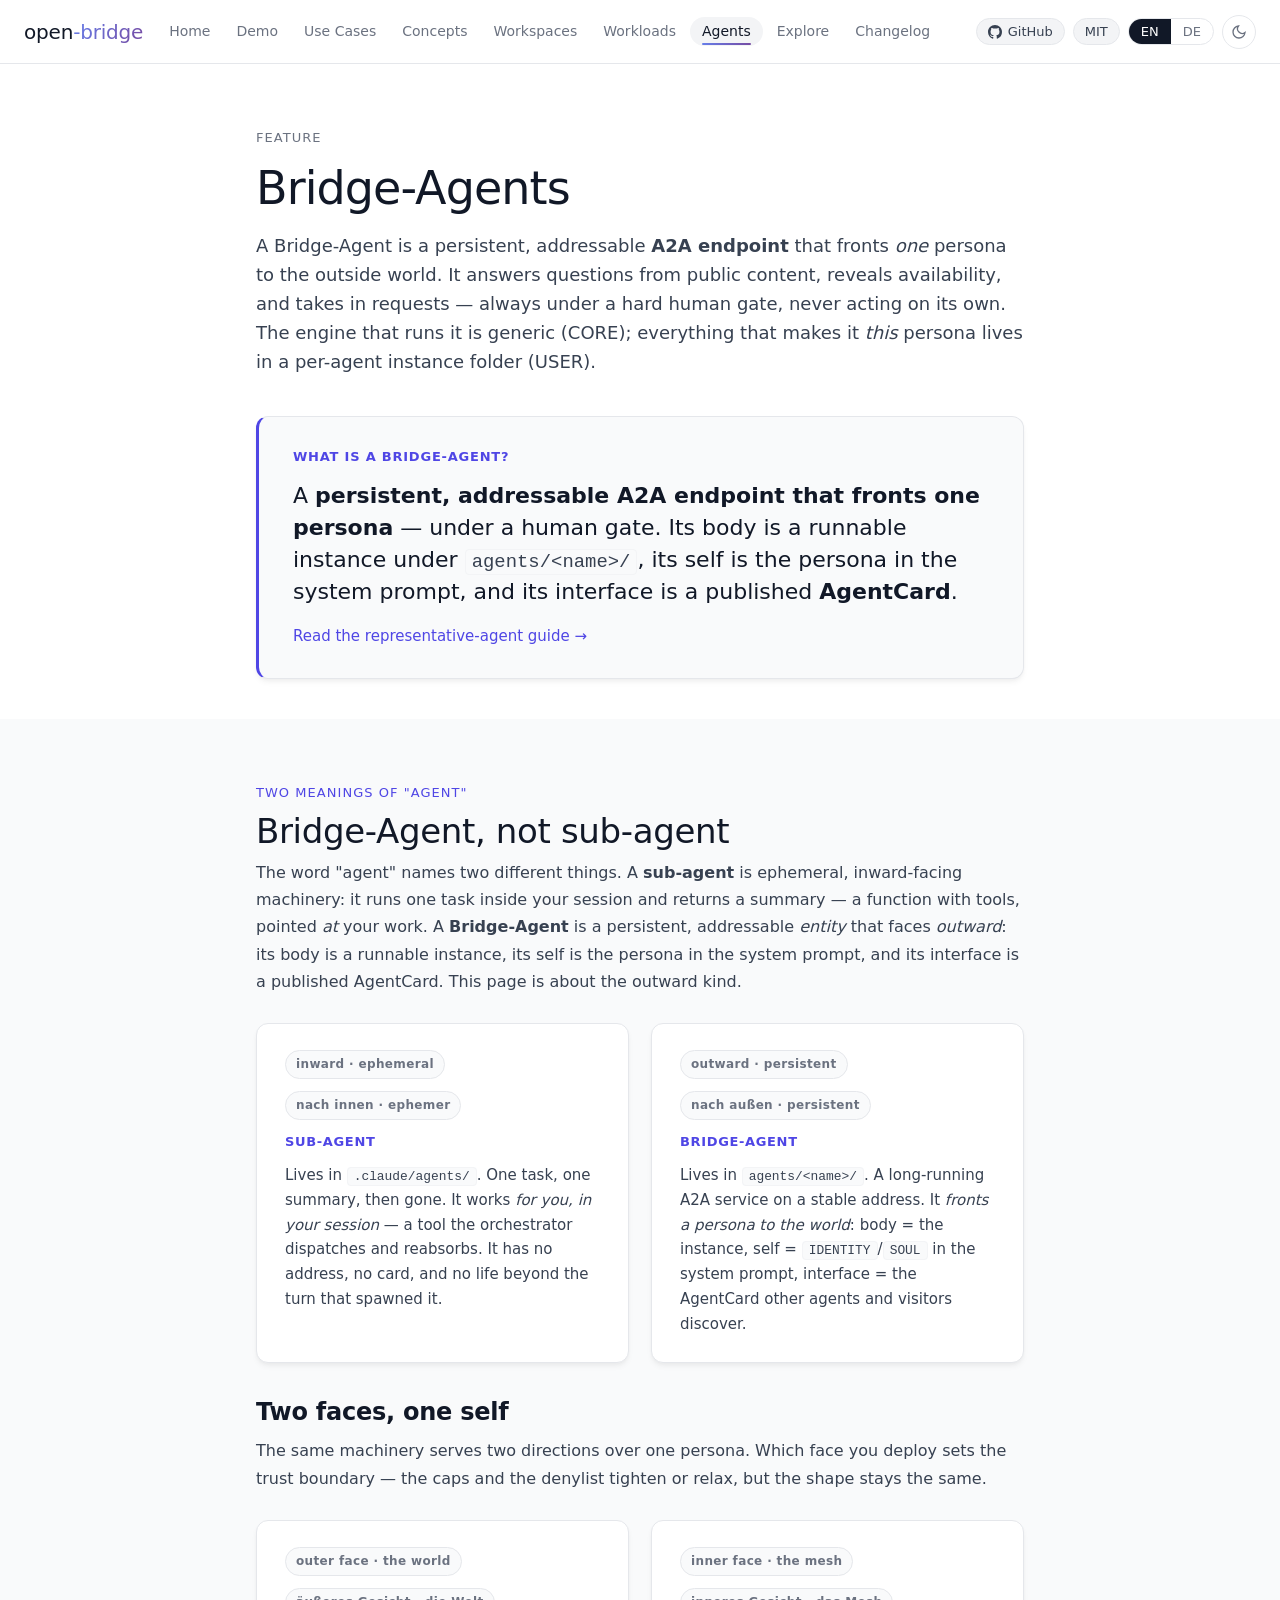
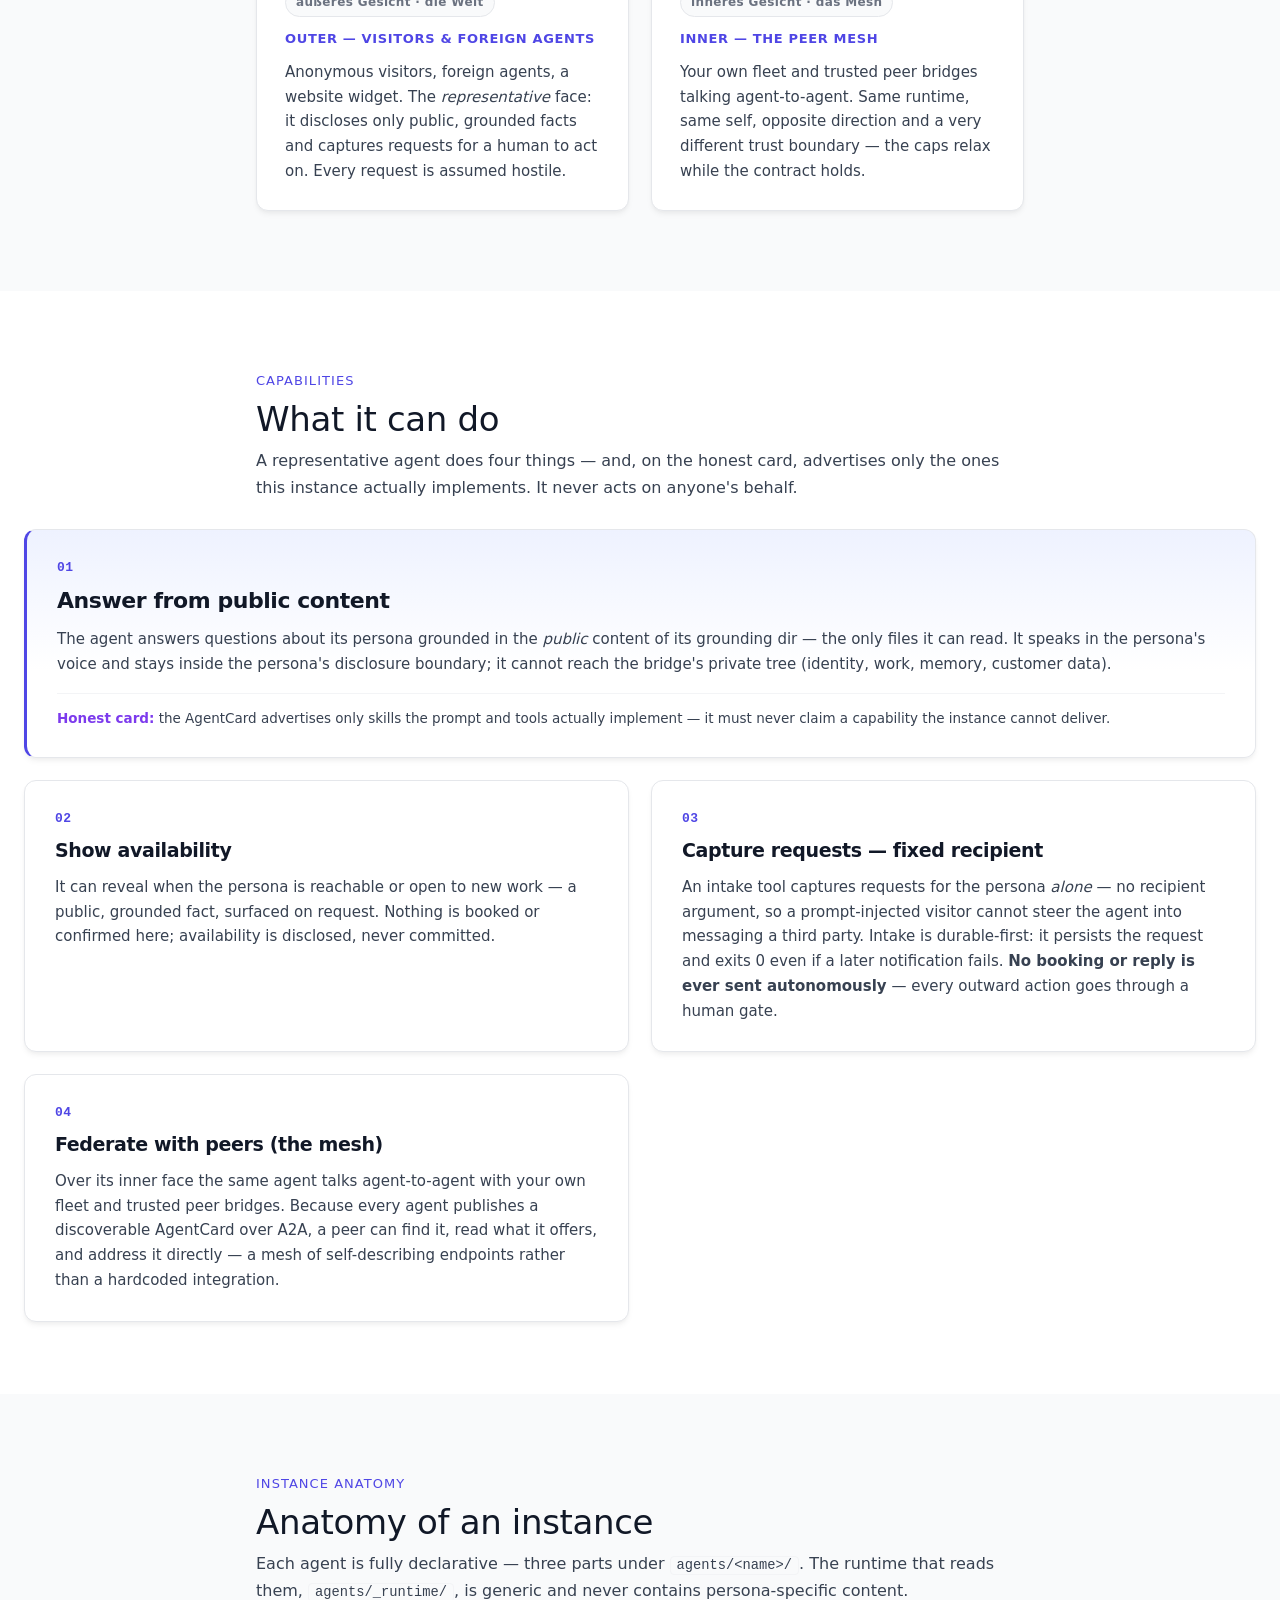
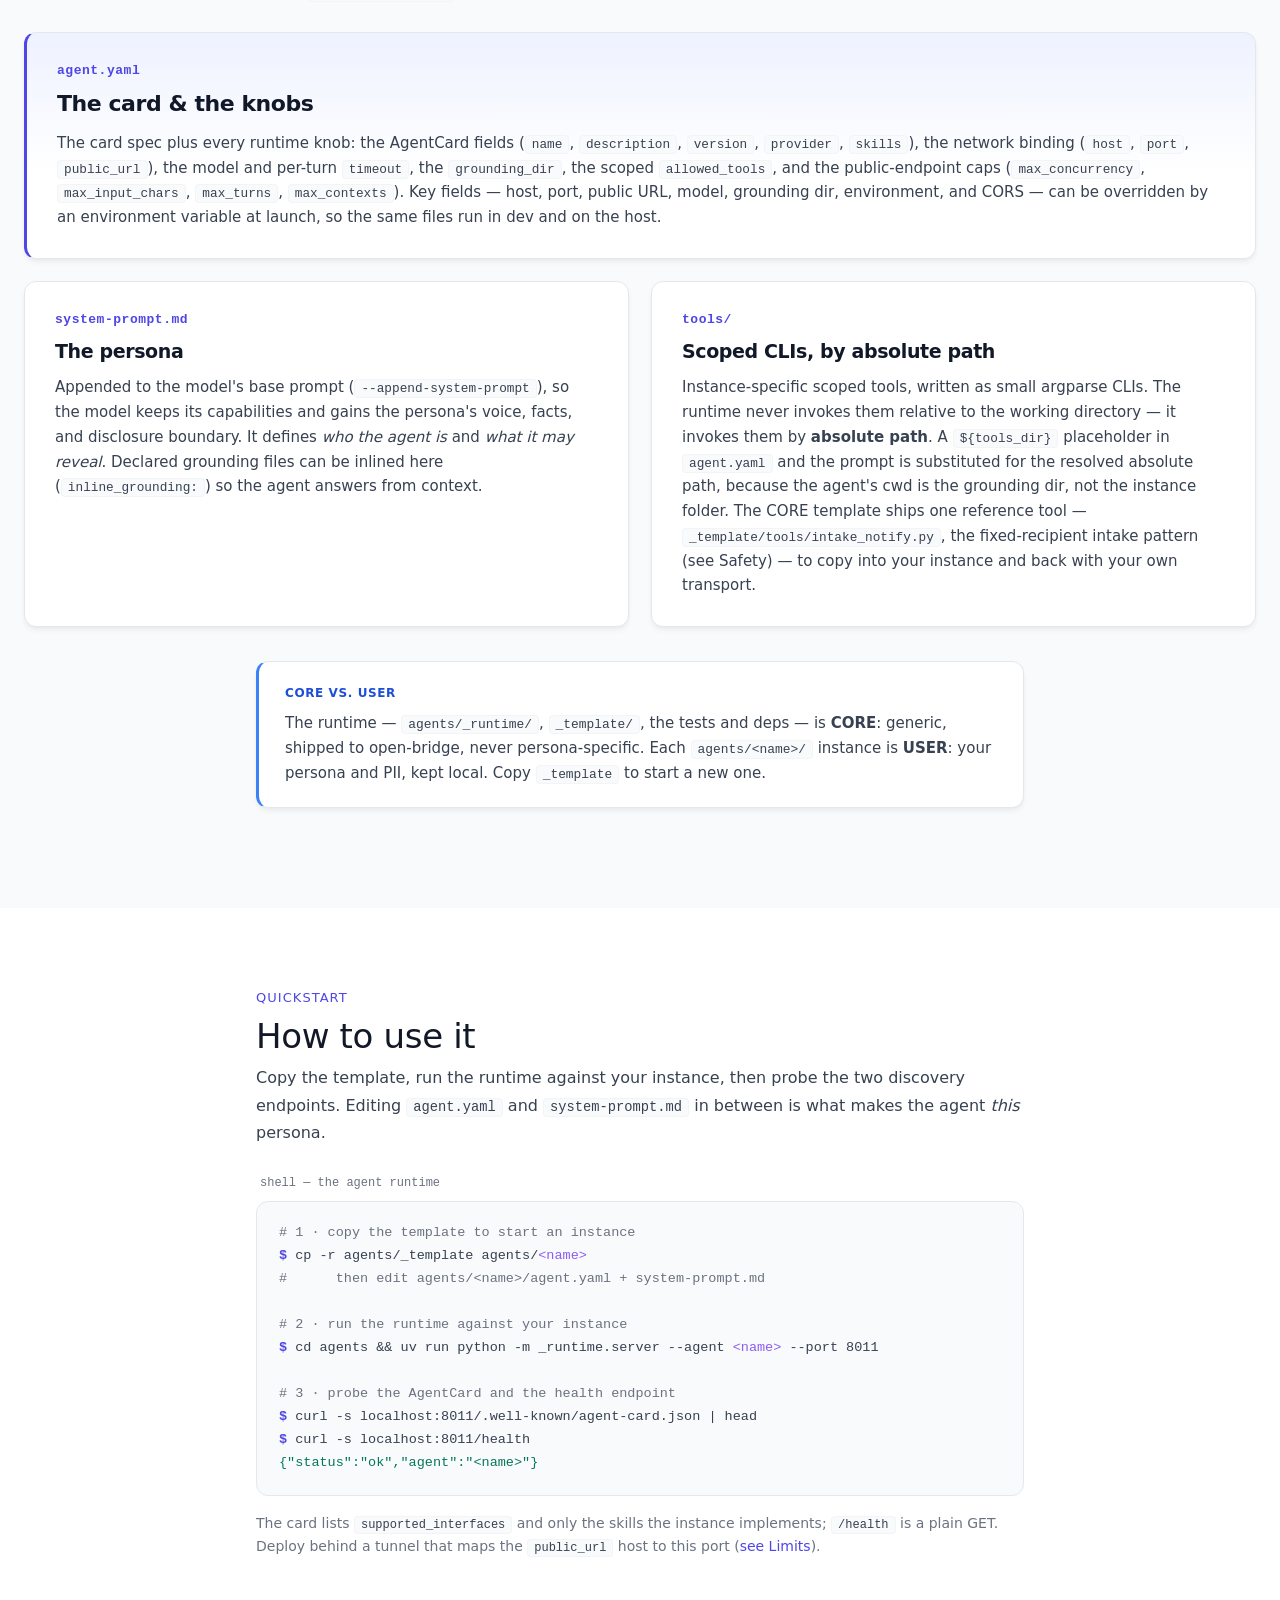
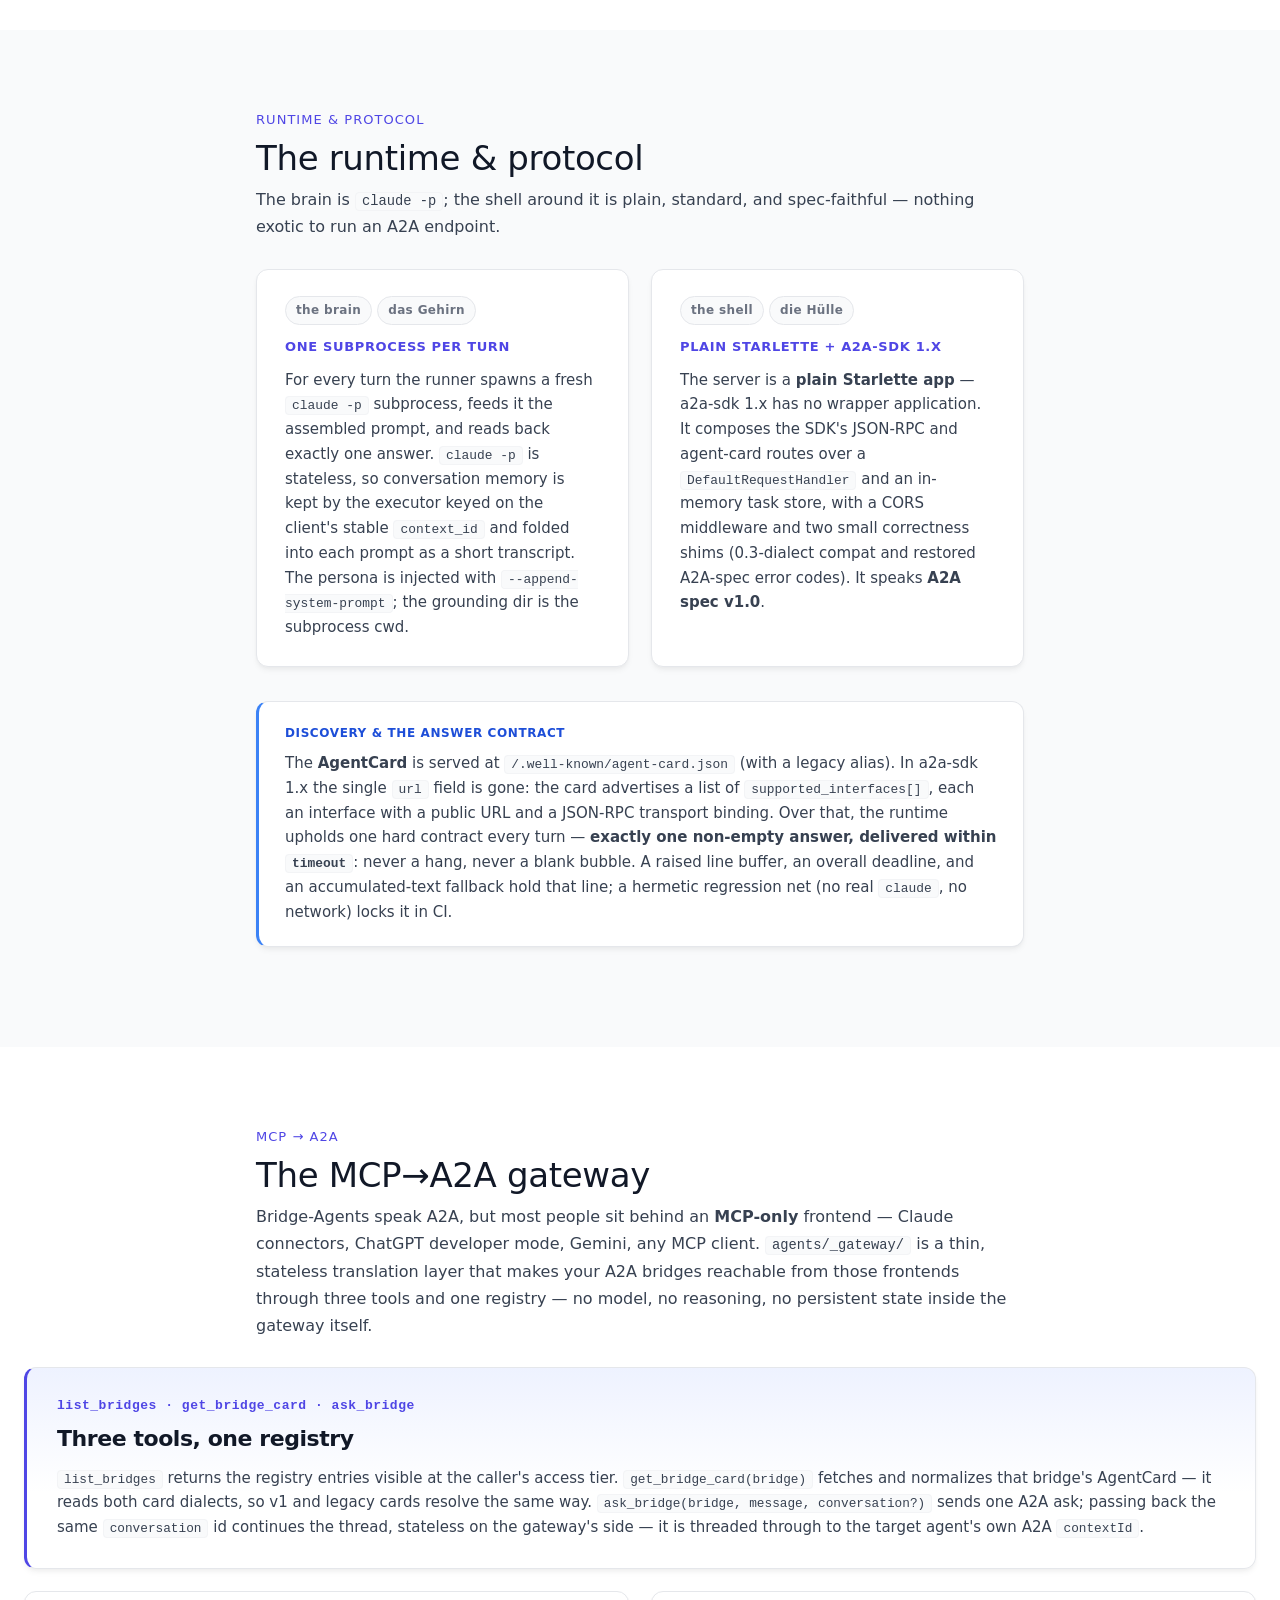
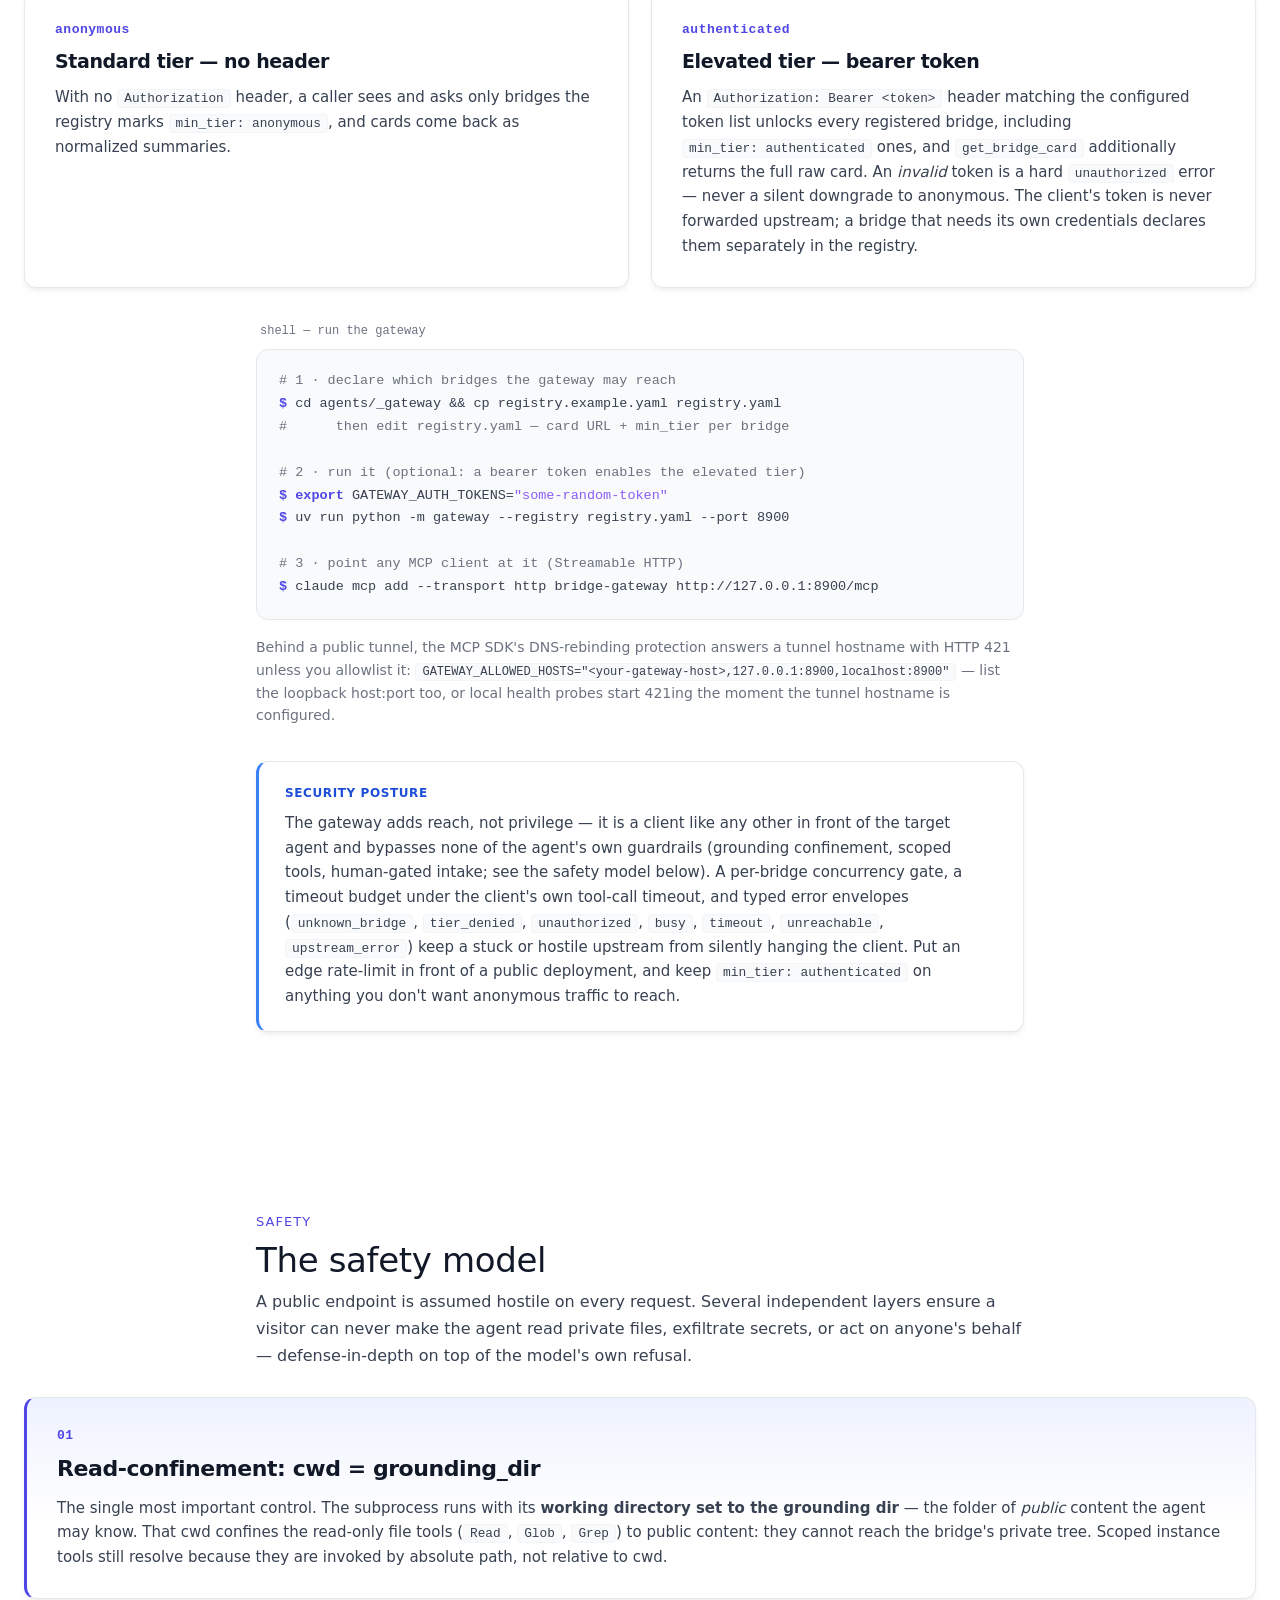
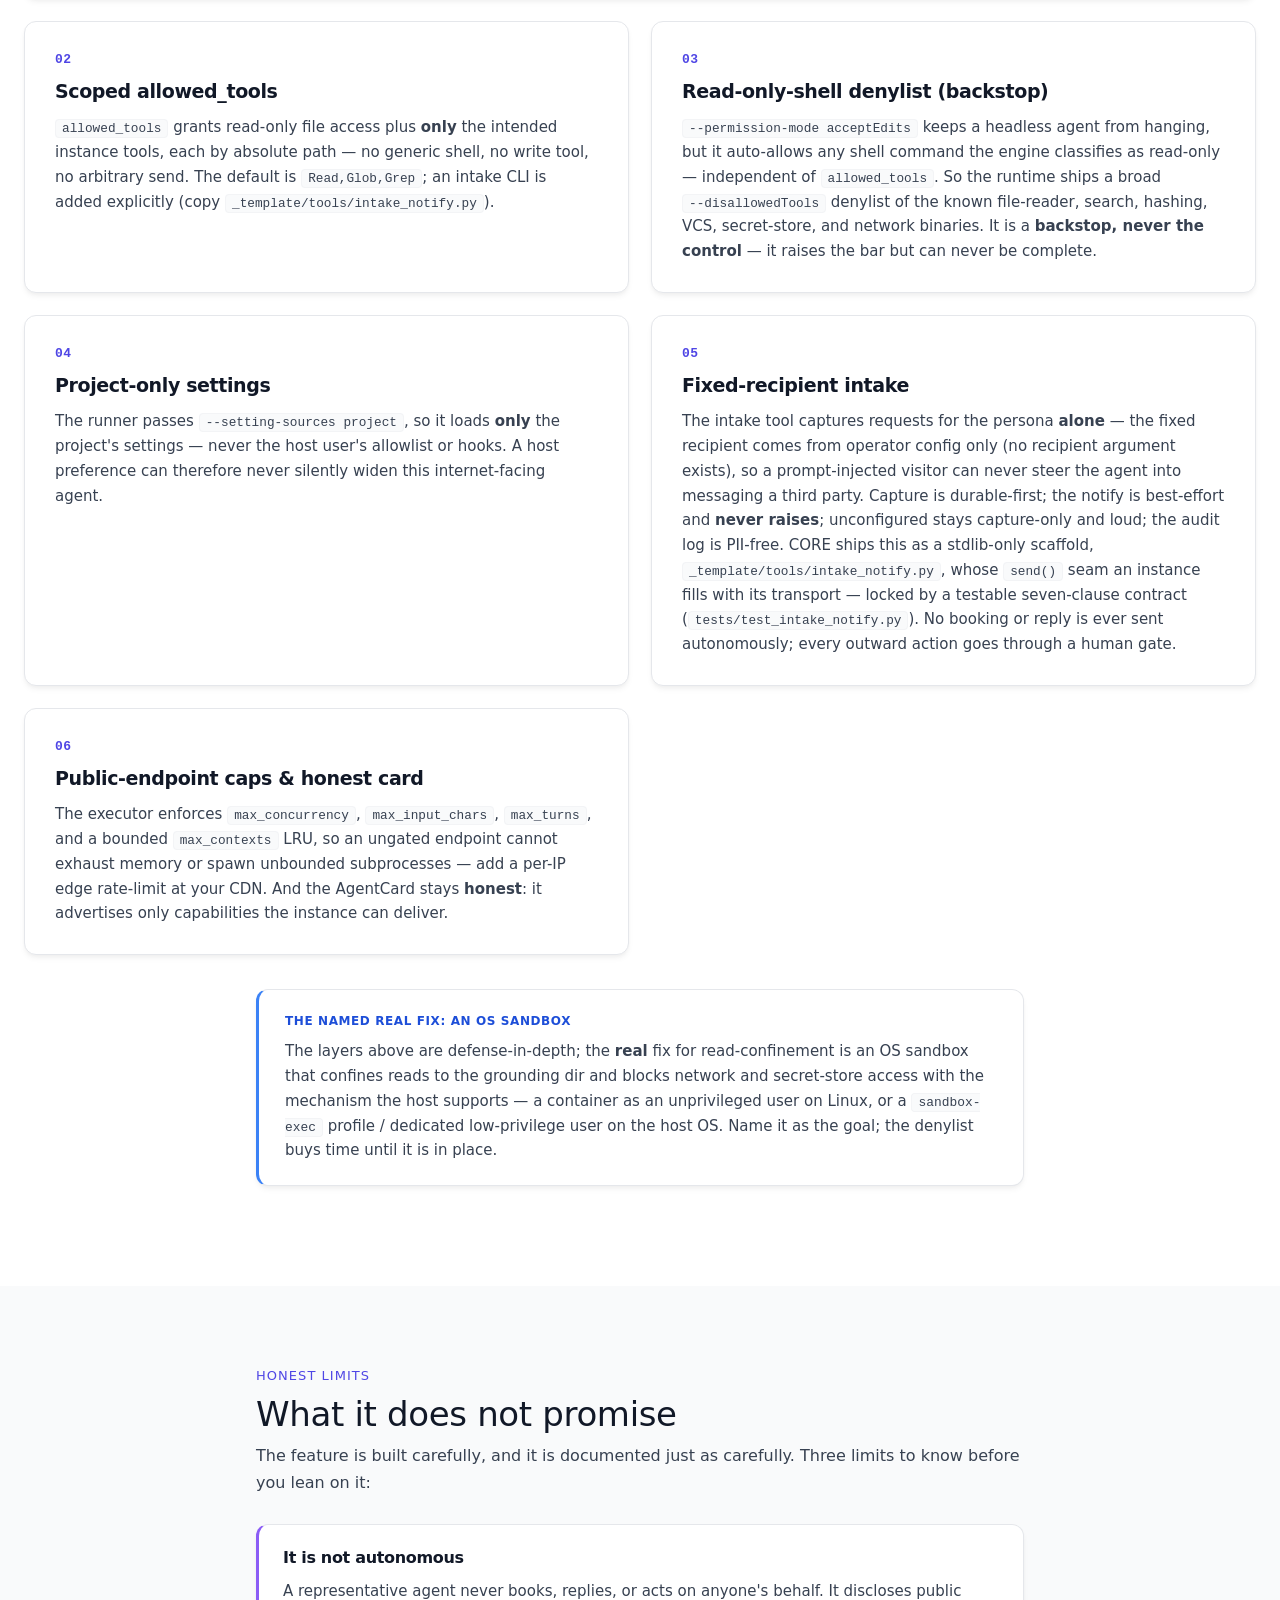
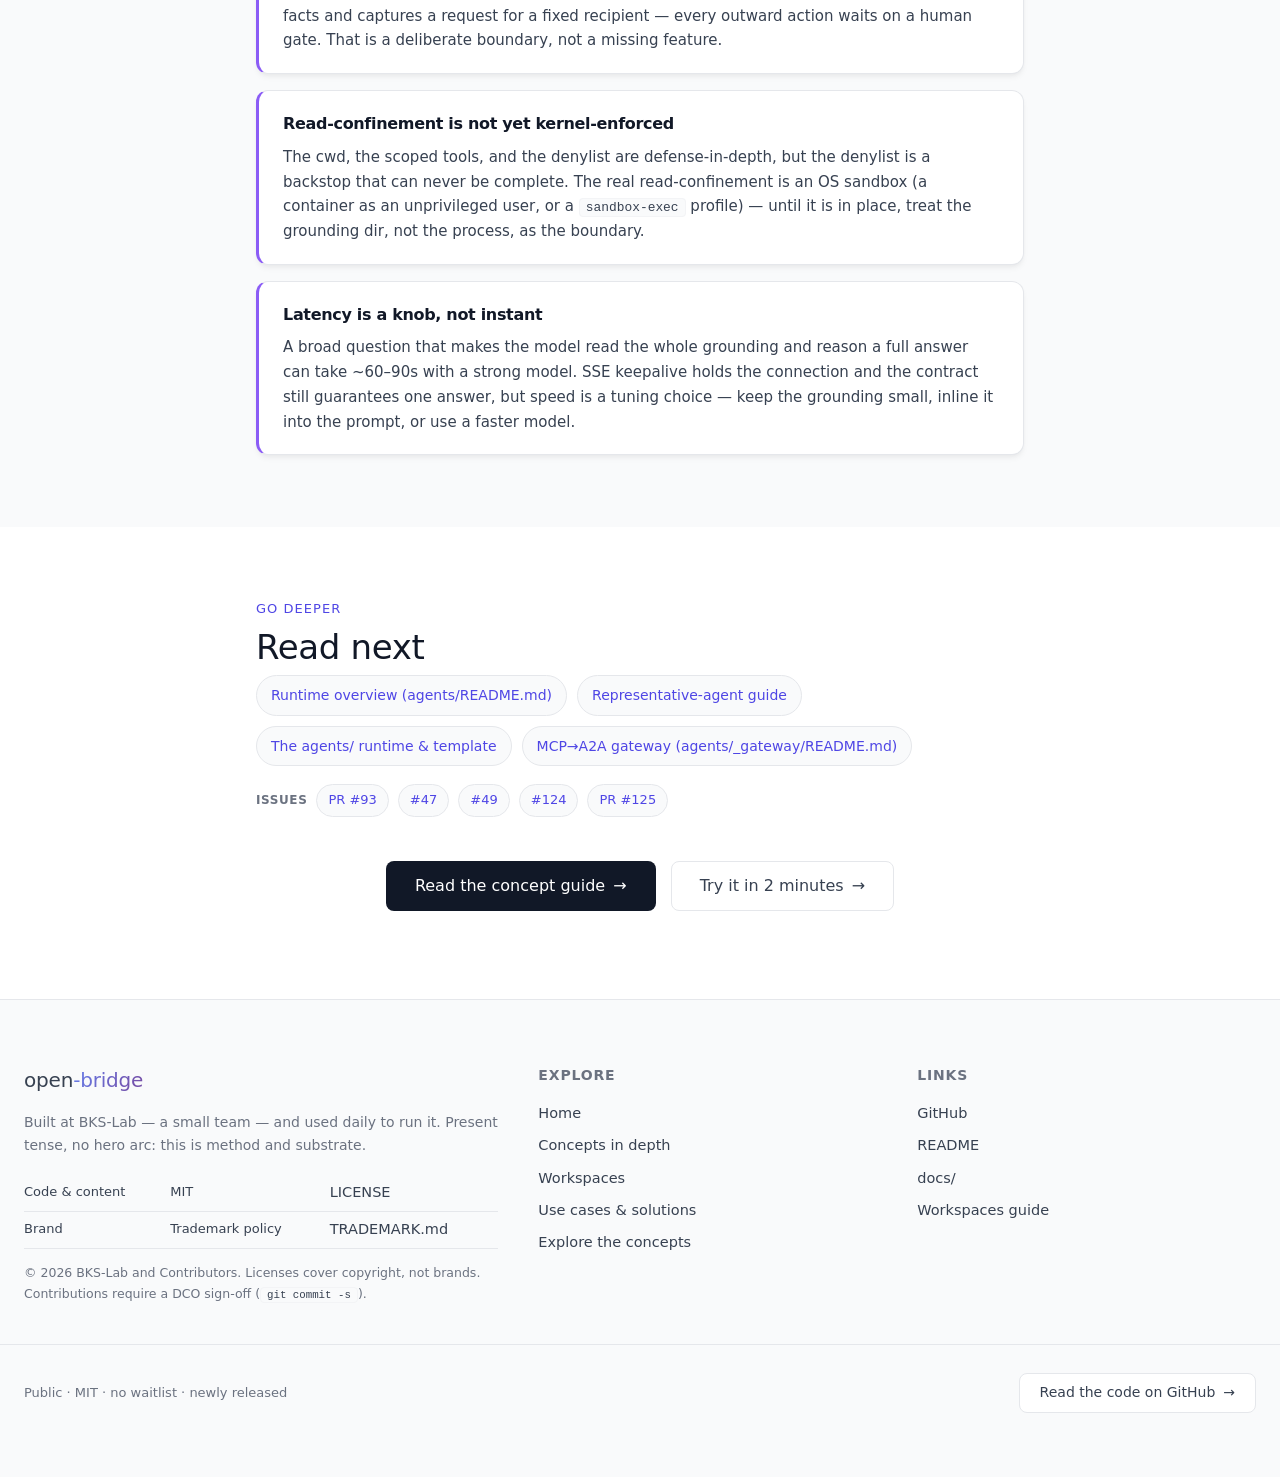
==== commit eaae6431: "fix(landing): the ship items that were quietly missing Five small things, each one visible or measur" ====
--- a/docs/agents.html
+++ b/docs/agents.html
@@ -41,6 +41,8 @@
 })();
 </script>
 
+<link rel="icon" href="assets/favicon.svg" type="image/svg+xml">
+<link rel="alternate icon" href="assets/favicon.ico" sizes="16x16 32x32 48x48">
 <link rel="stylesheet" href="assets/brand.css">
 <style>
 /* ============================================================
--- a/docs/assets/brand.css
+++ b/docs/assets/brand.css
@@ -0,0 +1,208 @@
+/* ============================================================================
+   brand.css — the shared shell of the open-bridge project website.
+
+   WHAT THIS IS
+   The site's pages used to carry their own near-identical copy of the dark-mode
+   token overrides, the reset, the focus ring, the language-visibility rules and
+   the nav / wordmark / button / chip / card / footer / container styles. This
+   file is that common part, held once.
+
+   HOW IT WAS BUILT
+   By intersection, not by hand. The inline <style> block of every shell page
+   was parsed into (selector, declaration-block) rules and whitespace-normalised;
+   only rules that came back byte-identical across all of them were lifted here.
+   Source order is preserved as it appeared in the pages, and @media blocks are
+   kept intact — no rule was ever hoisted out of its media query.
+
+   HOW IT CASCADES
+   Every shell page links this file immediately BEFORE its own inline <style>,
+   so anything a page still declares locally overrides what is written here.
+   Rules that all pages but one agree on live here in their majority form, and
+   the dissenting page keeps its own copy inline, where it wins. That is
+   intended, not drift.
+
+   NOT IN HERE
+   The :root light-token block, which still differs between pages, and
+   demo.html, which is built on a different shell (its own tokens, .wrap
+   instead of .container) and shares almost nothing with these rules. Both are
+   deliberate — see the commit message.
+
+   Self-contained by policy: no @import, no external fonts, no CDN, no network
+   request of any kind.
+   ============================================================================ */
+
+html.dark{
+  --ink:#F9FAFB; --muted:#9CA3AF;
+  --surface:#111827; --surface-subtle:#1F2937; --surface-muted:#374151;
+  --on-surface:#D1D5DB;
+  --line:#374151; --line-subtle:#1F2937;
+  --accent-from:#A78BFA; --accent-to:#818CF8;
+  --accent:#818CF8;
+  --accent-text:#A78BFA;        /* AA on dark surfaces */
+  --accent-soft:#312E81;
+  --ok-text:#34D399;
+  --info-text:#93C5FD;
+  --attention-text:#C4B5FD;
+  --code-bg:#0B1220;
+  --shadow-soft:0 4px 6px -1px rgba(0,0,0,.2),0 2px 4px -1px rgba(0,0,0,.1);
+  --shadow-hover:0 20px 25px -5px rgba(0,0,0,.3),0 10px 10px -5px rgba(0,0,0,.1);
+}
+*{box-sizing:border-box;margin:0;padding:0}
+html{scroll-behavior:smooth}
+body{
+  font-family:var(--font-sans);
+  background:var(--surface); color:var(--on-surface);
+  font-size:16px; line-height:1.6; font-weight:400;
+  -webkit-font-smoothing:antialiased;
+  transition:background .25s ease, color .25s ease;
+}
+:focus-visible{outline:2px solid var(--accent-text);outline-offset:2px;border-radius:3px}
+/* ---- Language visibility (EN default) ---- */
+[data-lang]{display:none}
+html[data-active-lang="en"] [data-lang="en"]{display:revert}
+html[data-active-lang="de"] [data-lang="de"]{display:revert}
+/* inline variants keep inline display */
+:is(span,code,strong,em,a,b,i,small,kbd,mark,tspan)[data-lang]{display:none}
+html[data-active-lang="en"] :is(span,code,strong,em,a,b,i,small,kbd,mark,tspan)[data-lang="en"],
+html[data-active-lang="de"] :is(span,code,strong,em,a,b,i,small,kbd,mark,tspan)[data-lang="de"]{display:inline}
+.container{max-width:var(--container);margin:0 auto;padding-inline:24px}
+.prose{max-width:var(--prose-w);margin-inline:auto}
+/* ---- Typography ---- */
+h1,h2,h3,h4{color:var(--primary);letter-spacing:-0.02em}
+.display{font-size:clamp(38px,5.4vw,64px);font-weight:300;line-height:1.06;letter-spacing:-0.02em}
+.h1{font-size:clamp(30px,4.4vw,46px);font-weight:300;line-height:1.12}
+.h2{font-size:clamp(26px,3.6vw,34px);font-weight:300;line-height:1.15;letter-spacing:-0.01em}
+.h3{font-size:24px;font-weight:500;line-height:1.3;letter-spacing:-0.01em}
+.h4{font-size:20px;font-weight:500;line-height:1.4}
+.body-xl{font-size:20px;font-weight:300;line-height:1.6}
+.eyebrow{font-size:13px;font-weight:500;letter-spacing:0.08em;text-transform:uppercase;color:var(--secondary)}
+.muted{color:var(--on-surface-muted)}
+a{color:var(--accent-text)}
+.text-gradient{
+  background:linear-gradient(120deg,var(--accent-from),var(--accent-to));
+  -webkit-background-clip:text;background-clip:text;
+  -webkit-text-fill-color:transparent;color:transparent;
+  font-weight:400;
+}
+.nav-inner{width:100%;max-width:var(--container);margin:0 auto;padding:10px 24px;
+  display:flex;align-items:center;gap:14px;flex-wrap:wrap}
+.wordmark{font-size:20px;font-weight:300;letter-spacing:-0.01em;color:var(--primary);white-space:nowrap;text-decoration:none}
+.wordmark .text-gradient{font-weight:400}
+.nav-spacer{flex:1}
+.nav-chips{display:flex;align-items:center;gap:8px;flex-wrap:wrap}
+/* ---- Site nav (Home / Explore / Concepts) — shared shell addition ----
+   Sits between the wordmark and the chips, in the same header grammar.
+   The .active link (active=Home here + aria-current="page") reads as the
+   brand accent; the others are quiet until hover. */
+.site-nav{display:flex;align-items:center;gap:2px;flex-wrap:wrap}
+.site-nav a{
+  font-size:14px;font-weight:500;line-height:1.2;text-decoration:none;
+  color:var(--secondary);padding:6px 12px;border-radius:var(--r-full);
+  transition:color .18s ease,background .18s ease;white-space:nowrap;
+}
+.site-nav a:hover{color:var(--primary);background:var(--surface-muted)}
+.site-nav a.active,
+.site-nav a[aria-current="page"]{color:var(--primary);background:var(--surface-muted)}
+.site-nav a.active{position:relative}
+.site-nav a.active::after{
+  content:"";position:absolute;left:12px;right:12px;bottom:1px;height:2px;border-radius:2px;
+  background:linear-gradient(120deg,var(--accent-from),var(--accent-to));
+}
+
+@media (max-width:560px){
+  .site-nav a{padding:6px 9px;font-size:13px}
+}
+.chip{
+  display:inline-flex;align-items:center;gap:6px;
+  font-size:13px;font-weight:400;line-height:1.2;
+  padding:5px 11px;border-radius:var(--r-full);
+  background:var(--surface-muted);color:var(--on-surface);
+  border:1px solid var(--border);white-space:nowrap;text-decoration:none;
+}
+a.chip{color:var(--on-surface)}
+a.chip:hover{color:var(--primary)}
+.seg{display:inline-flex;border:1px solid var(--border);border-radius:var(--r-full);overflow:hidden;background:var(--surface)}
+.seg button{
+  font-family:inherit;font-size:13px;font-weight:500;cursor:pointer;
+  padding:5px 12px;border:none;background:transparent;color:var(--secondary);
+  transition:color .2s ease;
+}
+.seg button[aria-pressed="true"]{background:var(--primary);color:var(--surface)}
+.icon-btn{
+  width:34px;height:34px;display:inline-flex;align-items:center;justify-content:center;
+  border:1px solid var(--border);border-radius:var(--r-full);background:var(--surface);
+  cursor:pointer;color:var(--secondary);padding:0;
+}
+.icon-btn:hover{color:var(--primary)}
+.icon-btn svg{width:16px;height:16px}
+.sun{display:none}
+html.dark .sun{display:block}
+html.dark .moon{display:none}
+/* ---- Buttons ---- */
+.btn{
+  display:inline-flex;align-items:center;gap:8px;cursor:pointer;text-decoration:none;
+  font-family:inherit;font-size:16px;font-weight:500;line-height:1.25;
+  padding:14px 28px;border-radius:var(--r-md);border:1px solid transparent;
+  transition:transform .2s ease,background .2s ease,border-color .2s ease;
+}
+.btn svg{width:18px;height:18px}
+.btn-primary{background:var(--primary);color:var(--surface)}
+html.dark .btn-primary{background:var(--accent);color:#0B1220}
+.btn-primary:hover{transform:translateY(-1px)}
+.btn-secondary{background:var(--surface);color:var(--on-surface);border-color:var(--border)}
+.btn-secondary:hover{background:var(--surface-subtle)}
+/* Pressed state. Placed after .btn-primary:hover deliberately: a held mouse is
+   still hovering, the two rules have equal specificity, and source order is what
+   decides. transition-duration:0s because the .btn transform transition would
+   otherwise make the press arrive 200ms late. */
+.btn:active{transform:translateY(1px);transition-duration:0s}
+.btn-primary:active{transform:translateY(1px);transition-duration:0s}
+.icon-btn:active,.lang-toggle button:active,.copy-btn:active{transform:translateY(1px);transition-duration:0s}
+.btn .arrow{transition:transform .2s ease}
+.btn:hover .arrow{transform:translateX(3px)}
+/* ---- Sections ---- */
+section{padding-block:var(--section-y)}
+.alt{background:var(--surface-subtle)}
+.sec-head{max-width:var(--prose-w);margin:0 auto 56px;text-align:center}
+.sec-head .h1{margin-top:14px}
+.sec-head p{margin-top:18px;font-size:18px;font-weight:300}
+/* ---- Generic cards ---- */
+.card{
+  background:var(--surface);border:1px solid var(--border);
+  border-radius:var(--r-lg);padding:32px;box-shadow:var(--shadow-soft);
+}
+/* ---- Footer ---- */
+footer{border-top:1px solid var(--border);padding-block:64px;background:var(--surface-subtle)}
+.foot-grid{display:grid;grid-template-columns:1.4fr 1fr 1fr;gap:40px;max-width:var(--container);margin:0 auto;padding-inline:24px}
+.foot-grid h4{font-size:14px;text-transform:uppercase;letter-spacing:0.06em;color:var(--secondary);font-weight:600;margin-bottom:16px}
+.foot-grid a{color:var(--on-surface);text-decoration:none;font-size:14.5px;display:block;margin-bottom:9px}
+.foot-grid a:hover{color:var(--primary)}
+.foot-blurb{font-size:14px;color:var(--on-surface-muted);line-height:1.65}
+.foot-blurb .wordmark{font-size:20px;display:block;margin-bottom:14px}
+.license-table{margin-top:18px;font-size:13px;border-collapse:collapse;width:100%}
+.license-table td{padding:6px 10px 6px 0;border-bottom:1px solid var(--border);color:var(--on-surface);vertical-align:top}
+.license-table td a{display:inline}
+.foot-bottom{max-width:var(--container);margin:40px auto 0;padding:28px 24px 0;border-top:1px solid var(--border);
+  display:flex;flex-wrap:wrap;gap:16px;align-items:center;justify-content:space-between;font-size:13px;color:var(--secondary)}
+/* ---- Reveal on scroll ---- */
+.reveal{opacity:0;transform:translateY(16px);transition:opacity .6s ease,transform .6s ease}
+.reveal.in{opacity:1;transform:none}
+
+@media (max-width:860px){
+  .foot-grid{grid-template-columns:1fr}
+}
+
+@media (prefers-reduced-motion:reduce){
+  *{transition:none!important}
+  html{scroll-behavior:auto}
+}
+
+@media print{
+  html.dark{
+      --ink:#111827;--muted:#6B7280;--surface:#FFFFFF;--surface-subtle:#F9FAFB;--surface-muted:#F3F4F6;
+      --on-surface:#374151;--line:#E5E7EB;--accent-from:#667EEA;--accent-to:#764BA2;--accent:#6366F1;
+      --accent-text:#4F46E5;--ok-text:#047857;--info-text:#1D4ED8;--attention-text:#7C3AED;--code-bg:#F9FAFB;
+    }
+  *{print-color-adjust:exact;-webkit-print-color-adjust:exact}
+  section{padding-block:32px}
+}
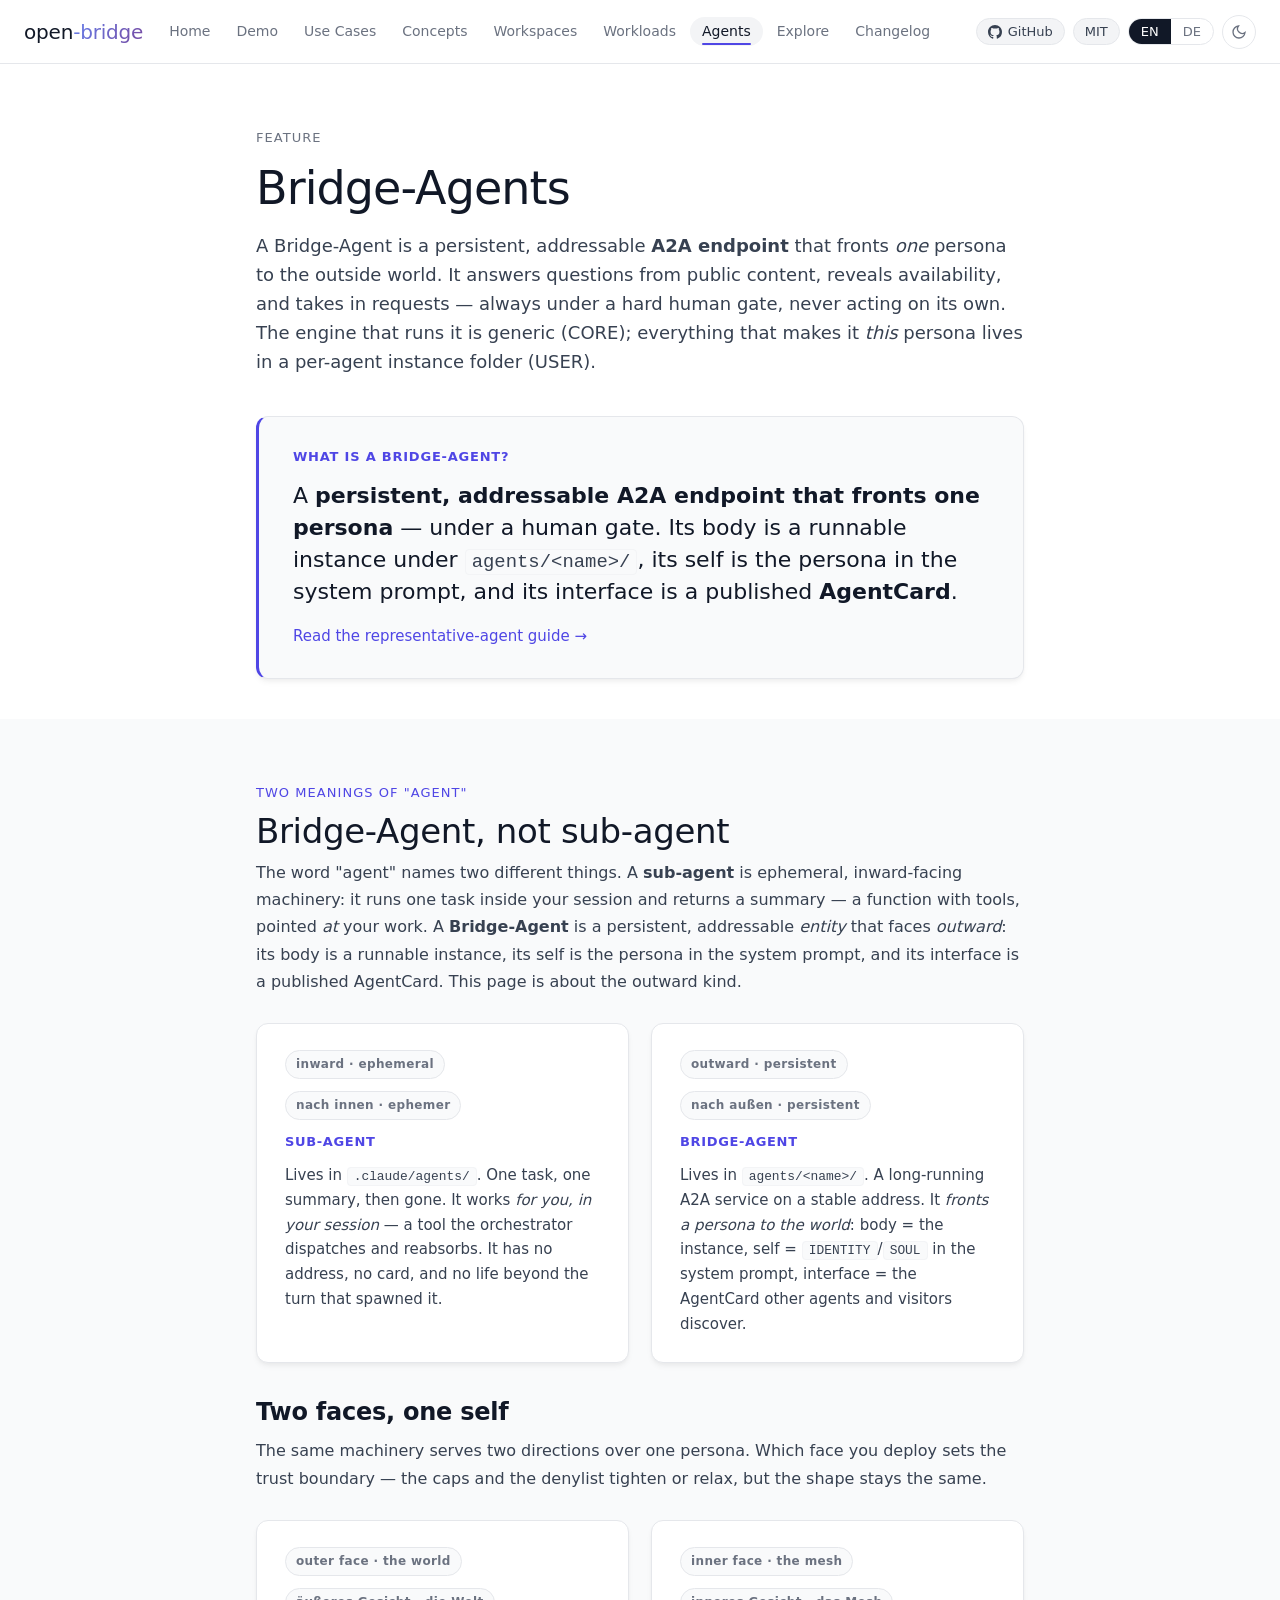
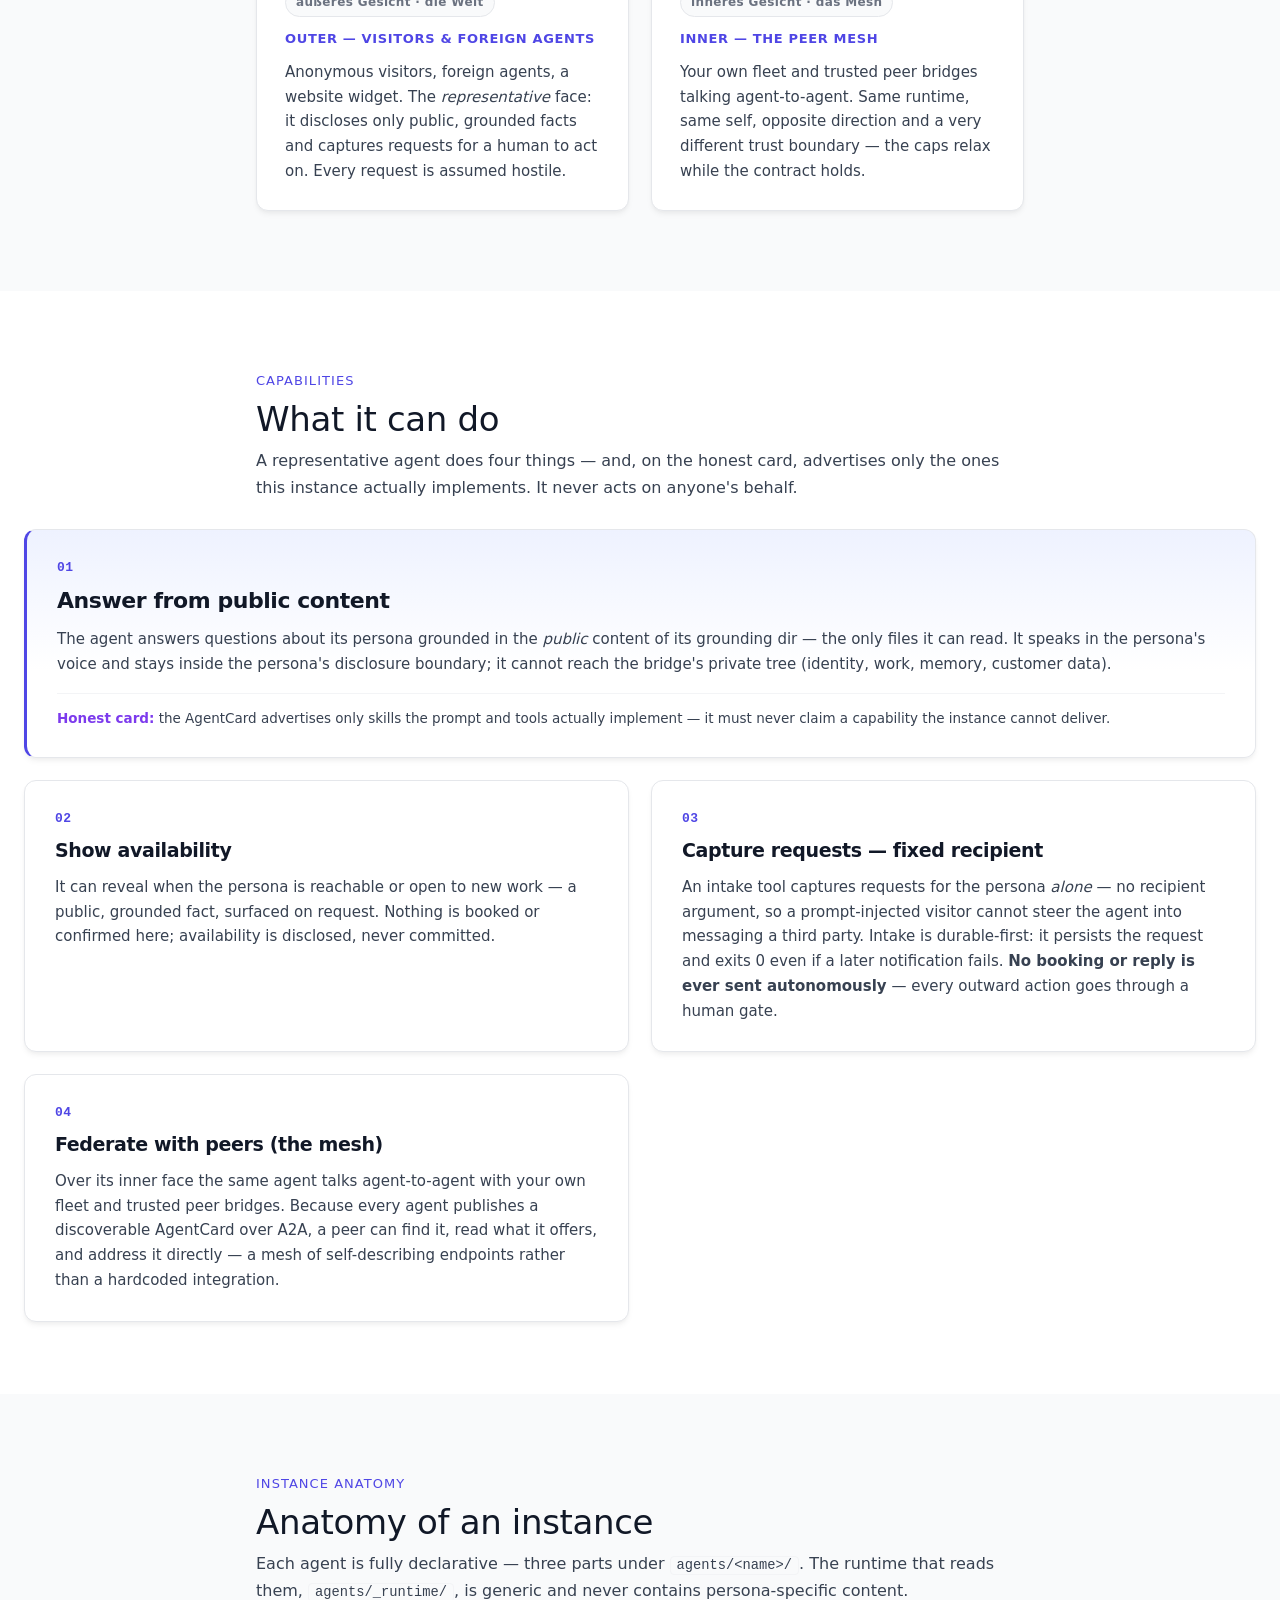
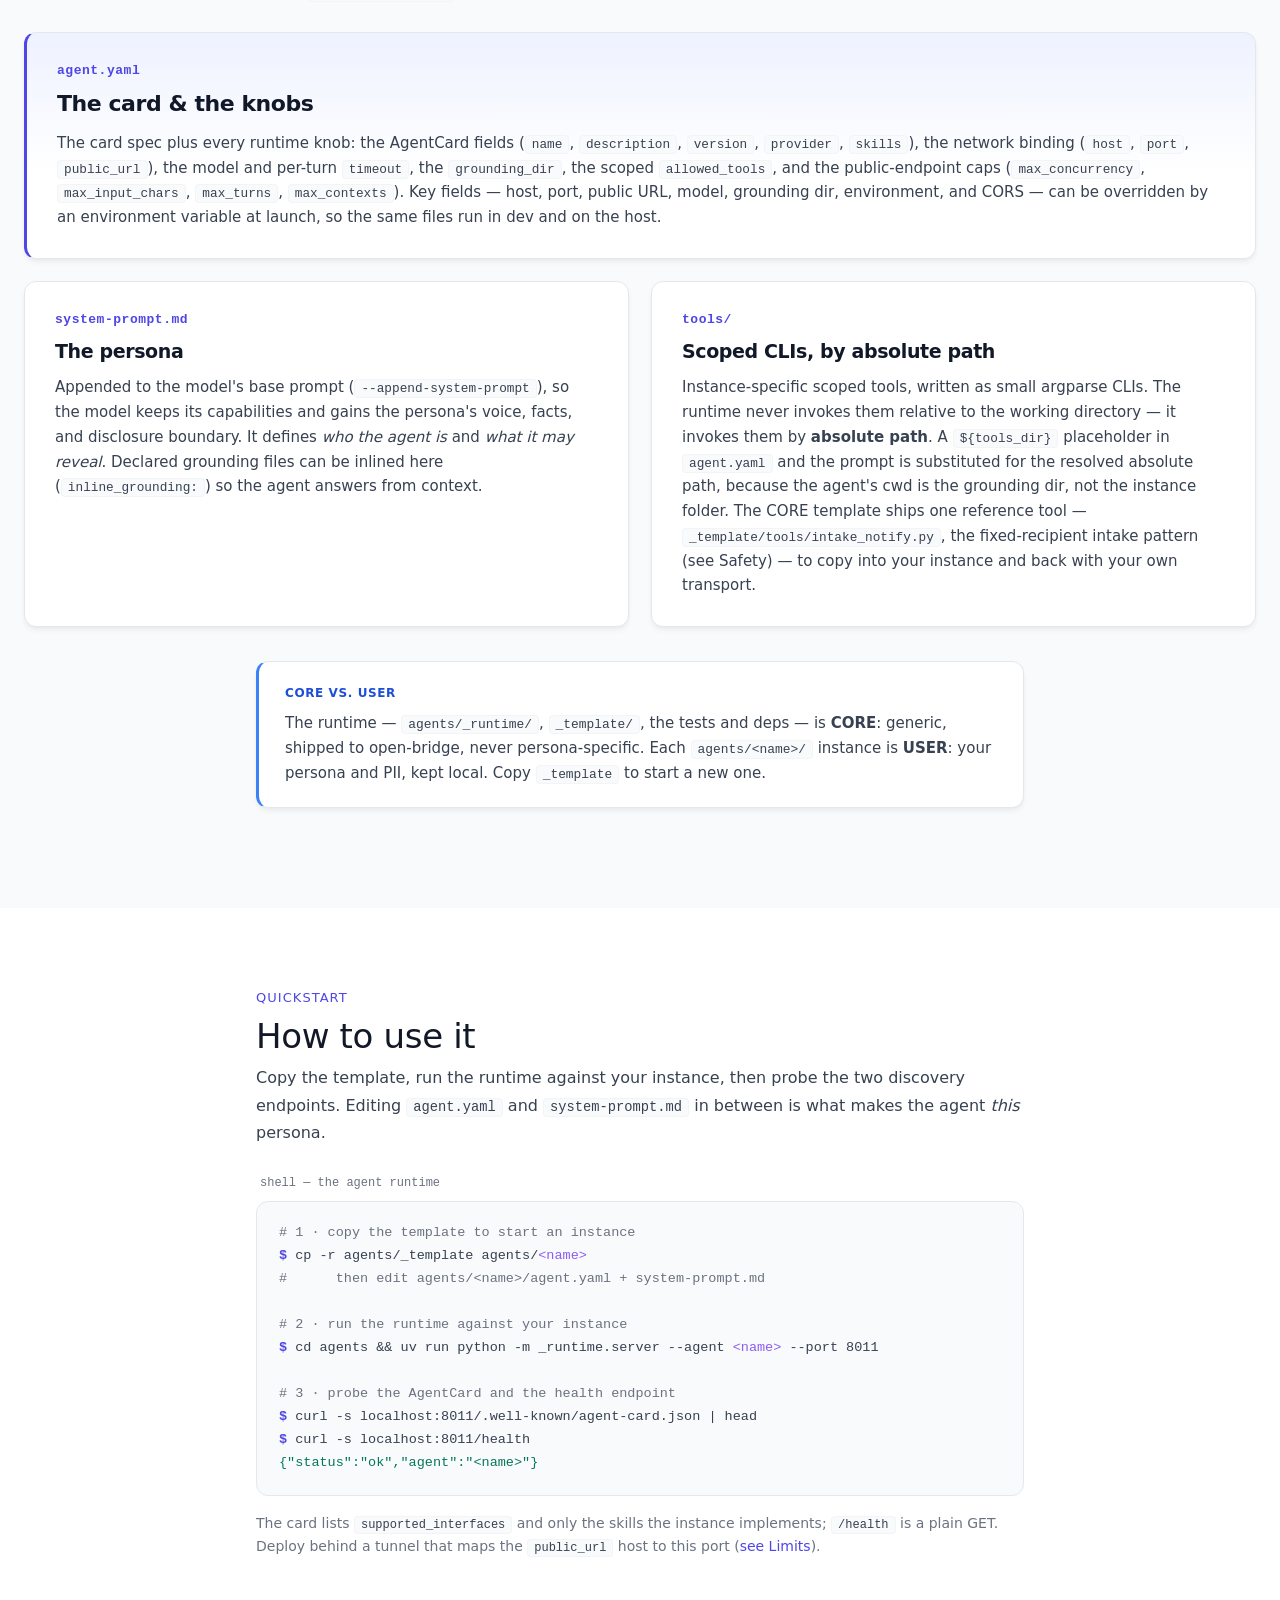
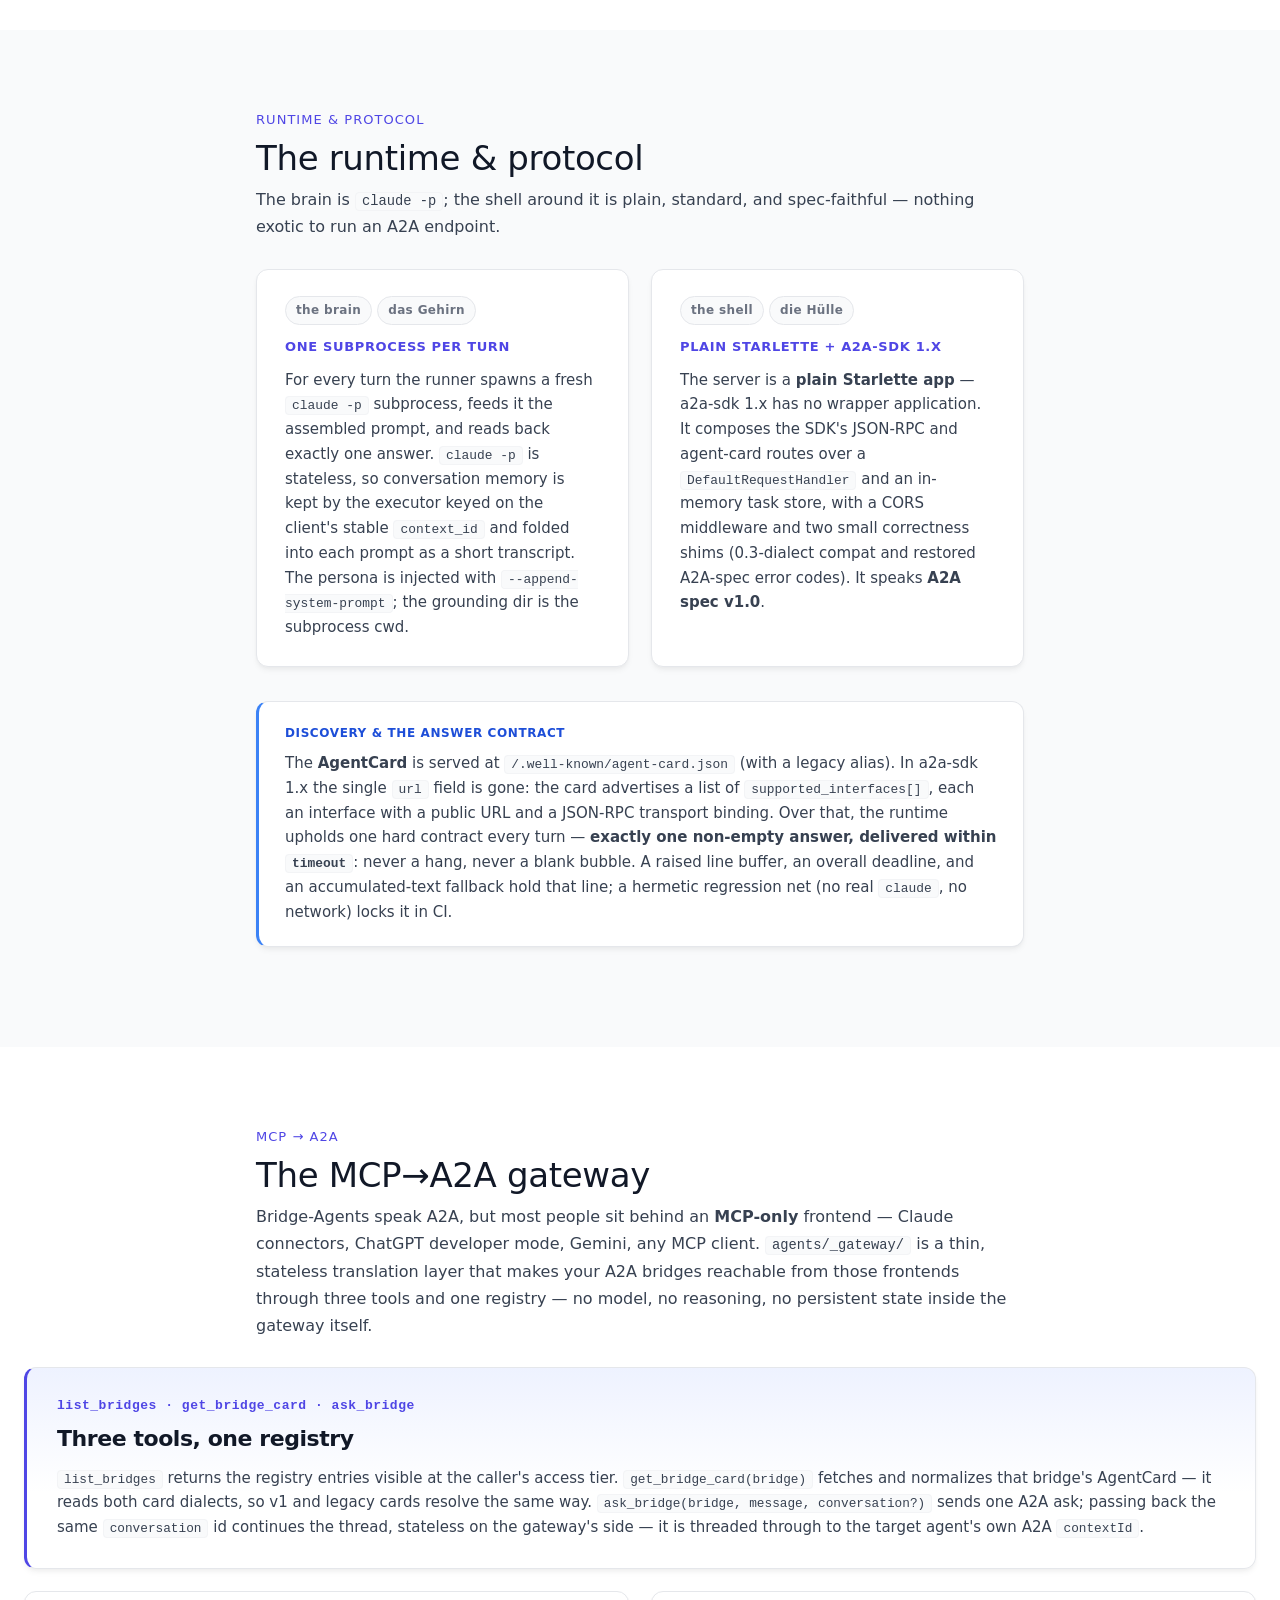
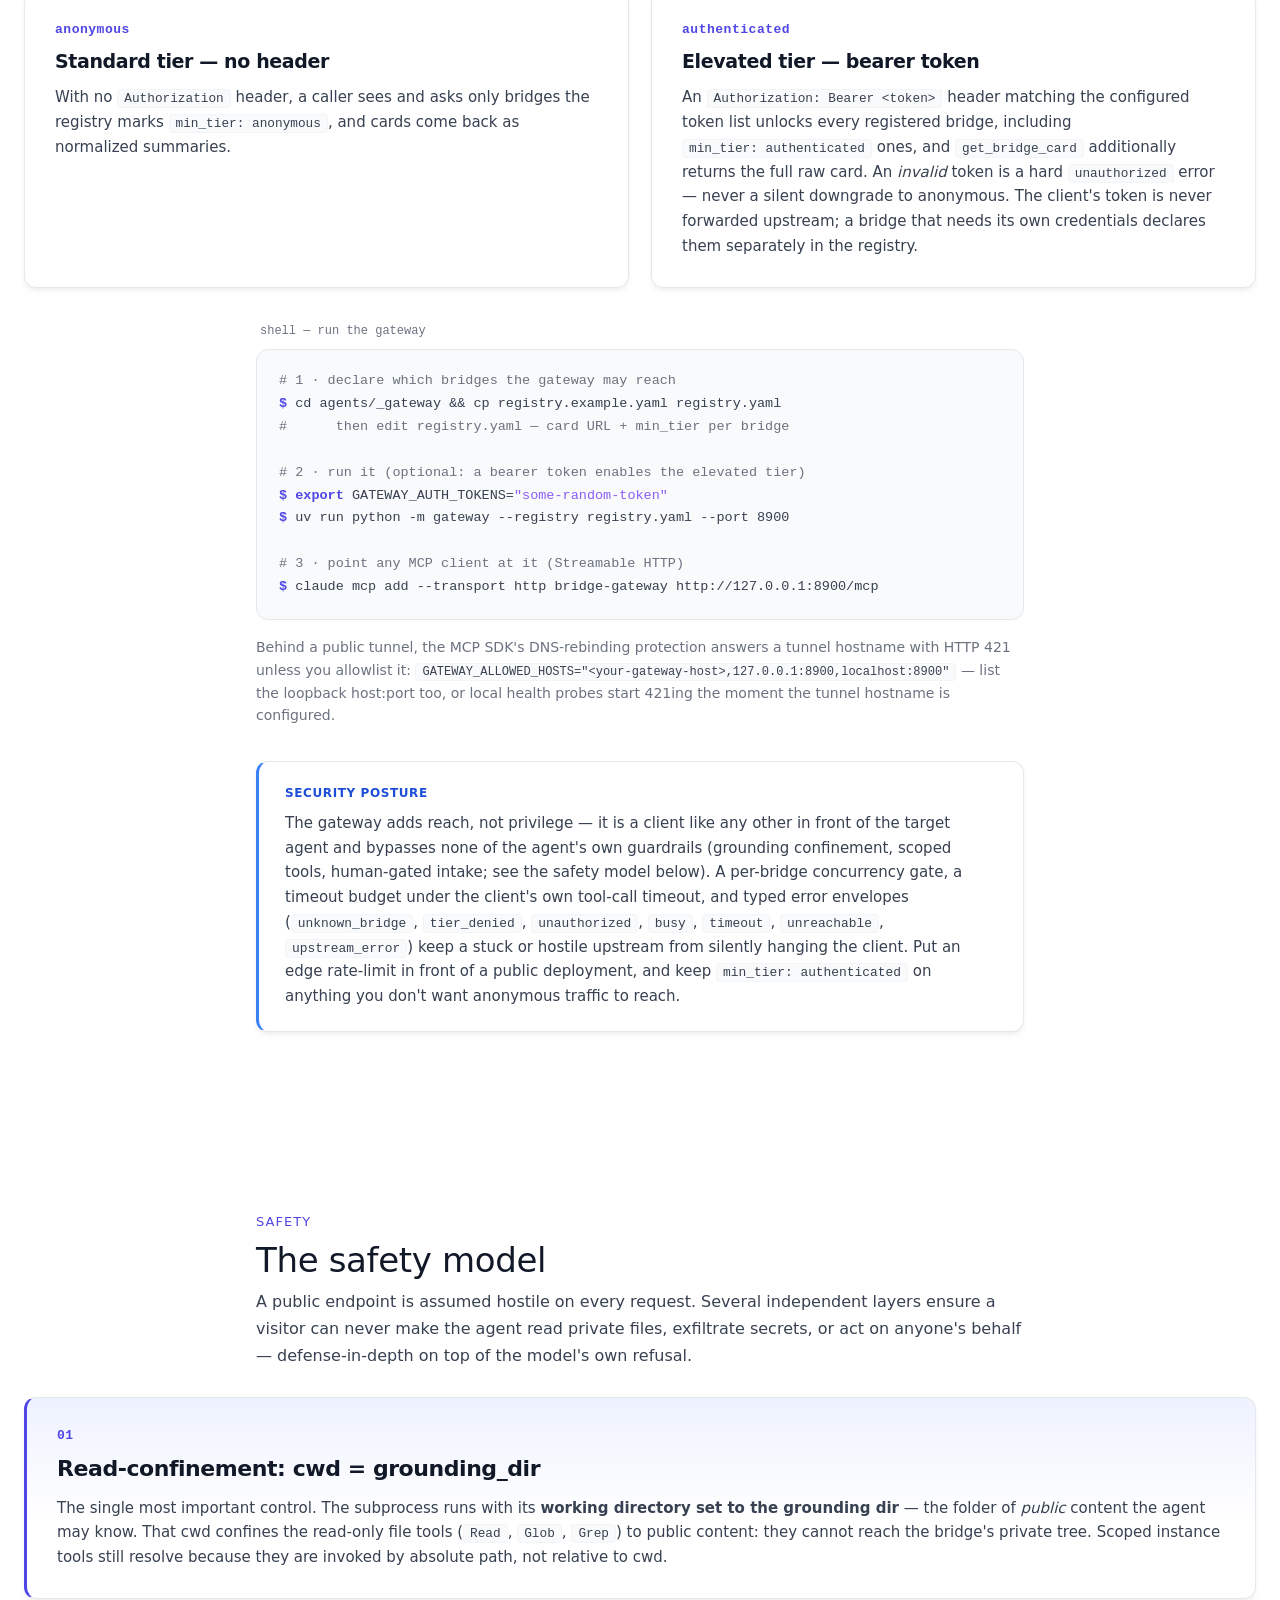
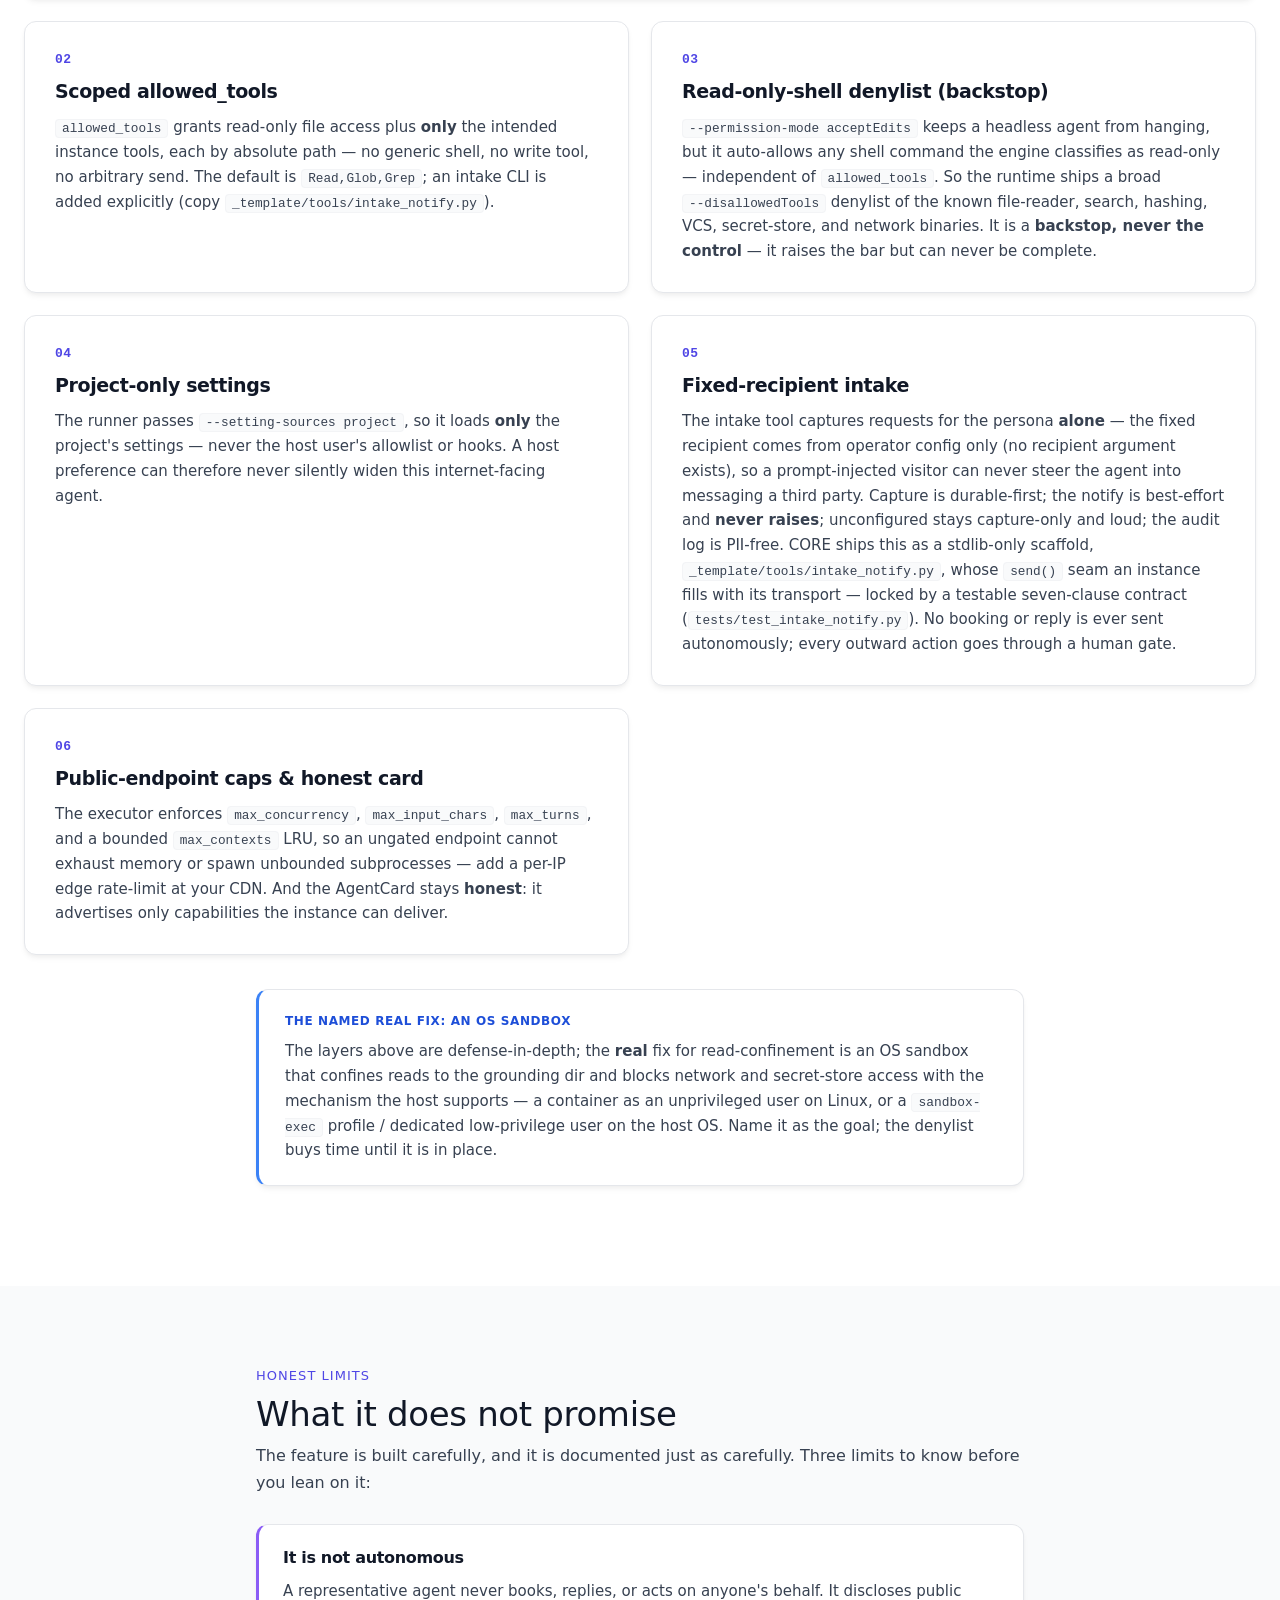
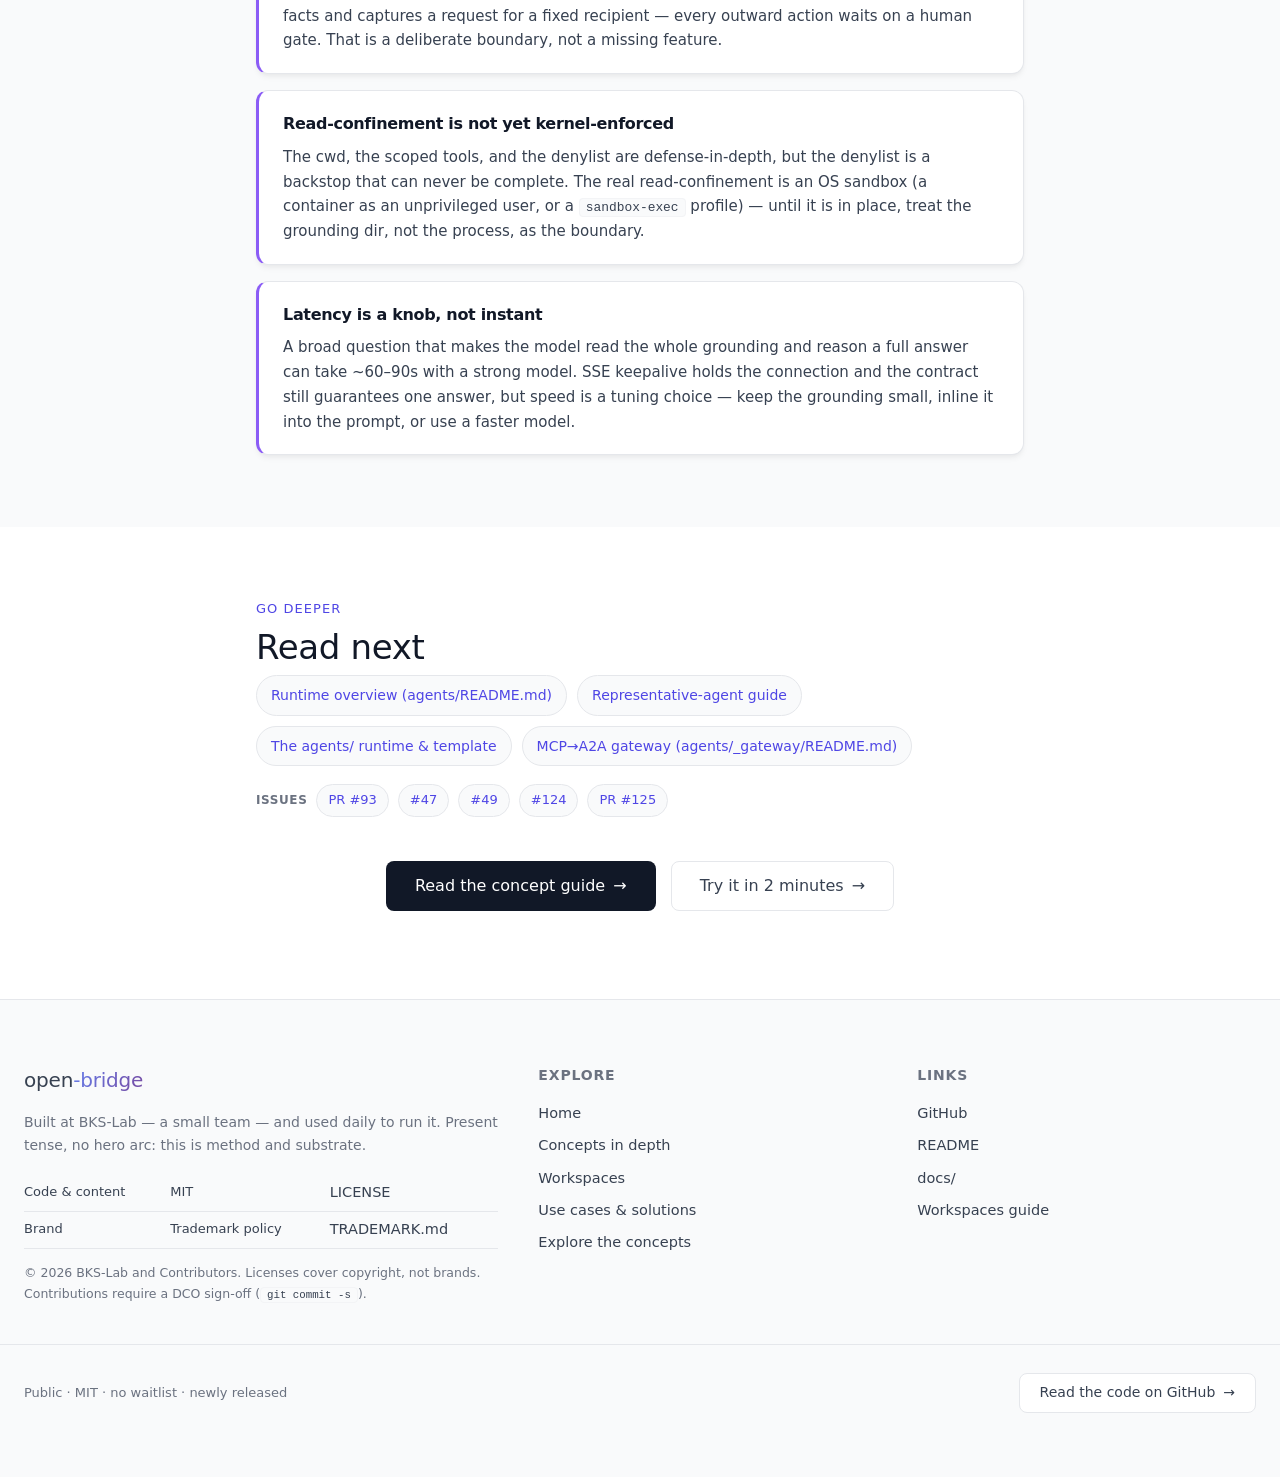
==== commit 619bef26: "refactor(landing): a quieter page, and one figure that stops lying A seriousness pass, and it is alm" ====
--- a/docs/agents.html
+++ b/docs/agents.html
@@ -44,6 +44,7 @@
 <link rel="icon" href="assets/favicon.svg" type="image/svg+xml">
 <link rel="alternate icon" href="assets/favicon.ico" sizes="16x16 32x32 48x48">
 <link rel="stylesheet" href="assets/brand.css">
+<noscript><style>.reveal,.reset-line{opacity:1!important;transform:none!important}</style></noscript>
 <style>
 /* ============================================================
    BKS open-bridge shared shell — single file, fully offline.
--- a/docs/assets/brand.css
+++ b/docs/assets/brand.css
@@ -106,7 +106,7 @@
 .site-nav a.active{position:relative}
 .site-nav a.active::after{
   content:"";position:absolute;left:12px;right:12px;bottom:1px;height:2px;border-radius:2px;
-  background:linear-gradient(120deg,var(--accent-from),var(--accent-to));
+  background:var(--accent-text);
 }
 
 @media (max-width:560px){
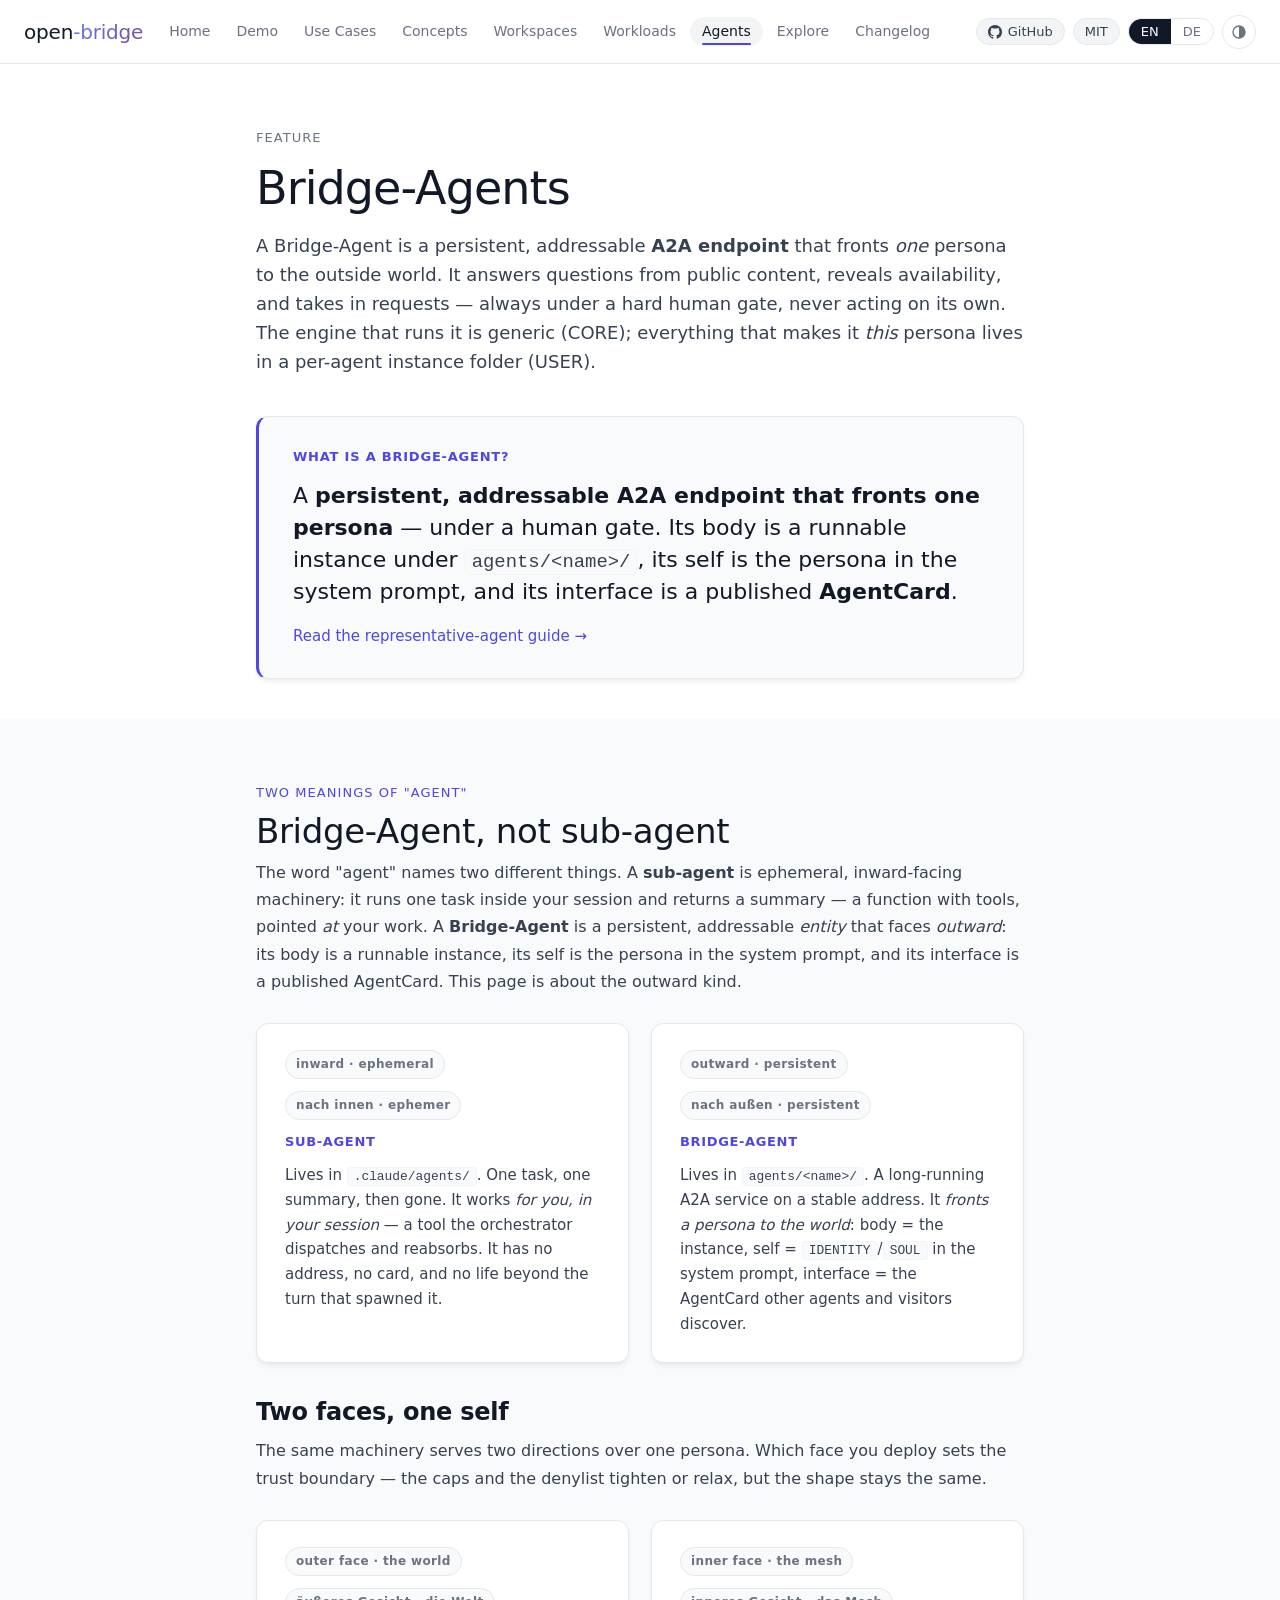
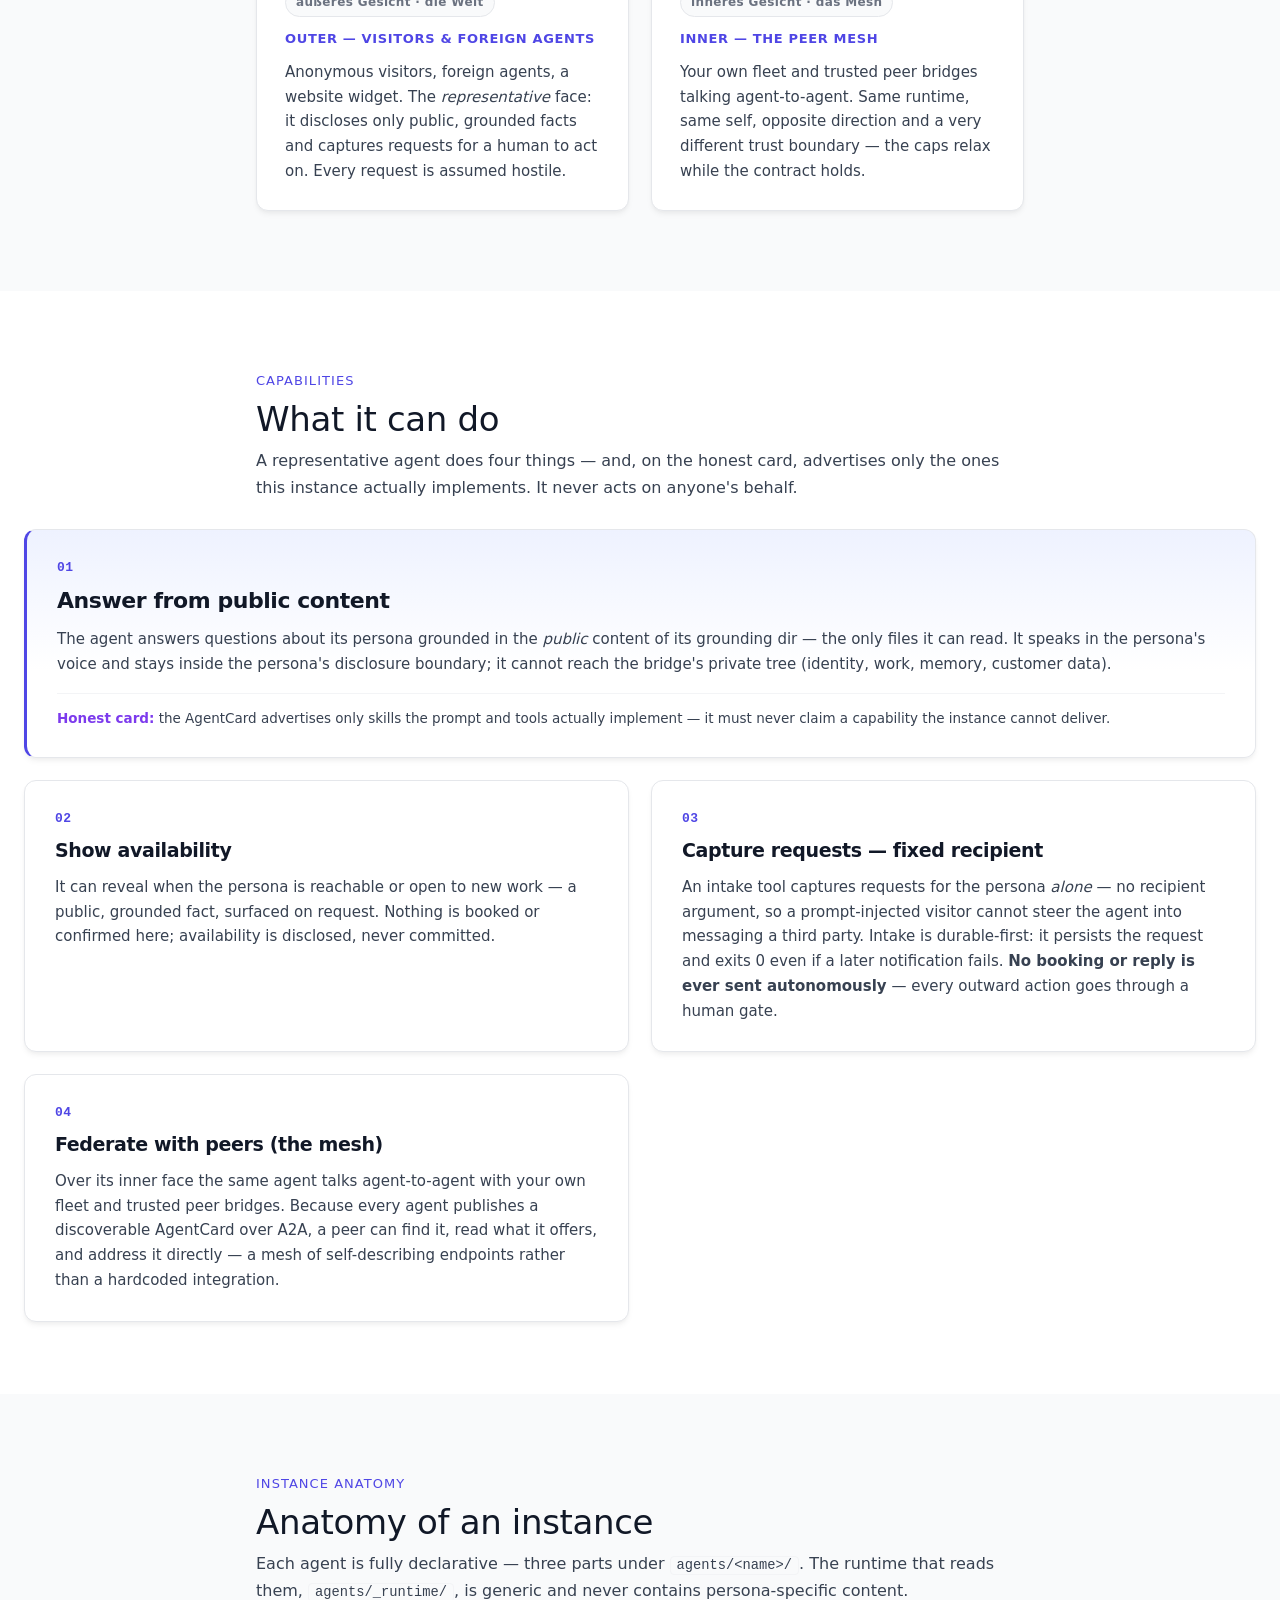
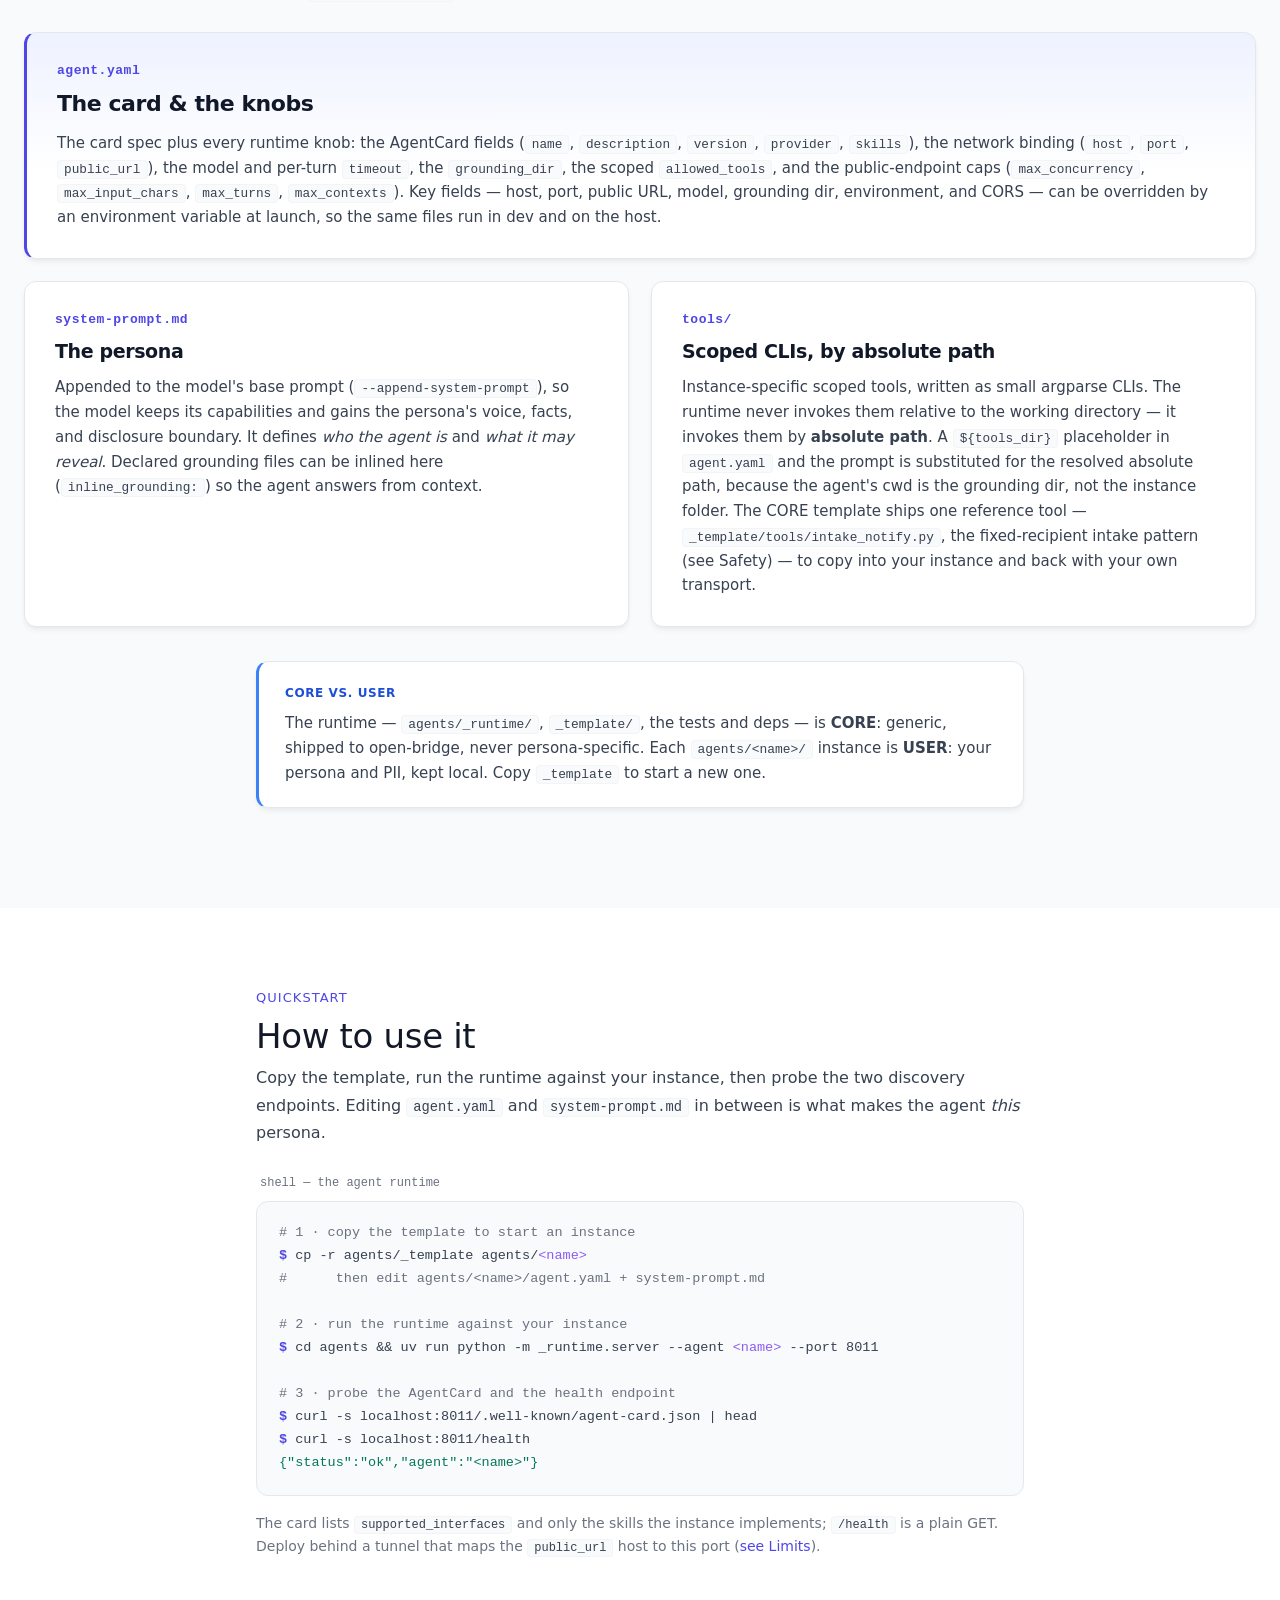
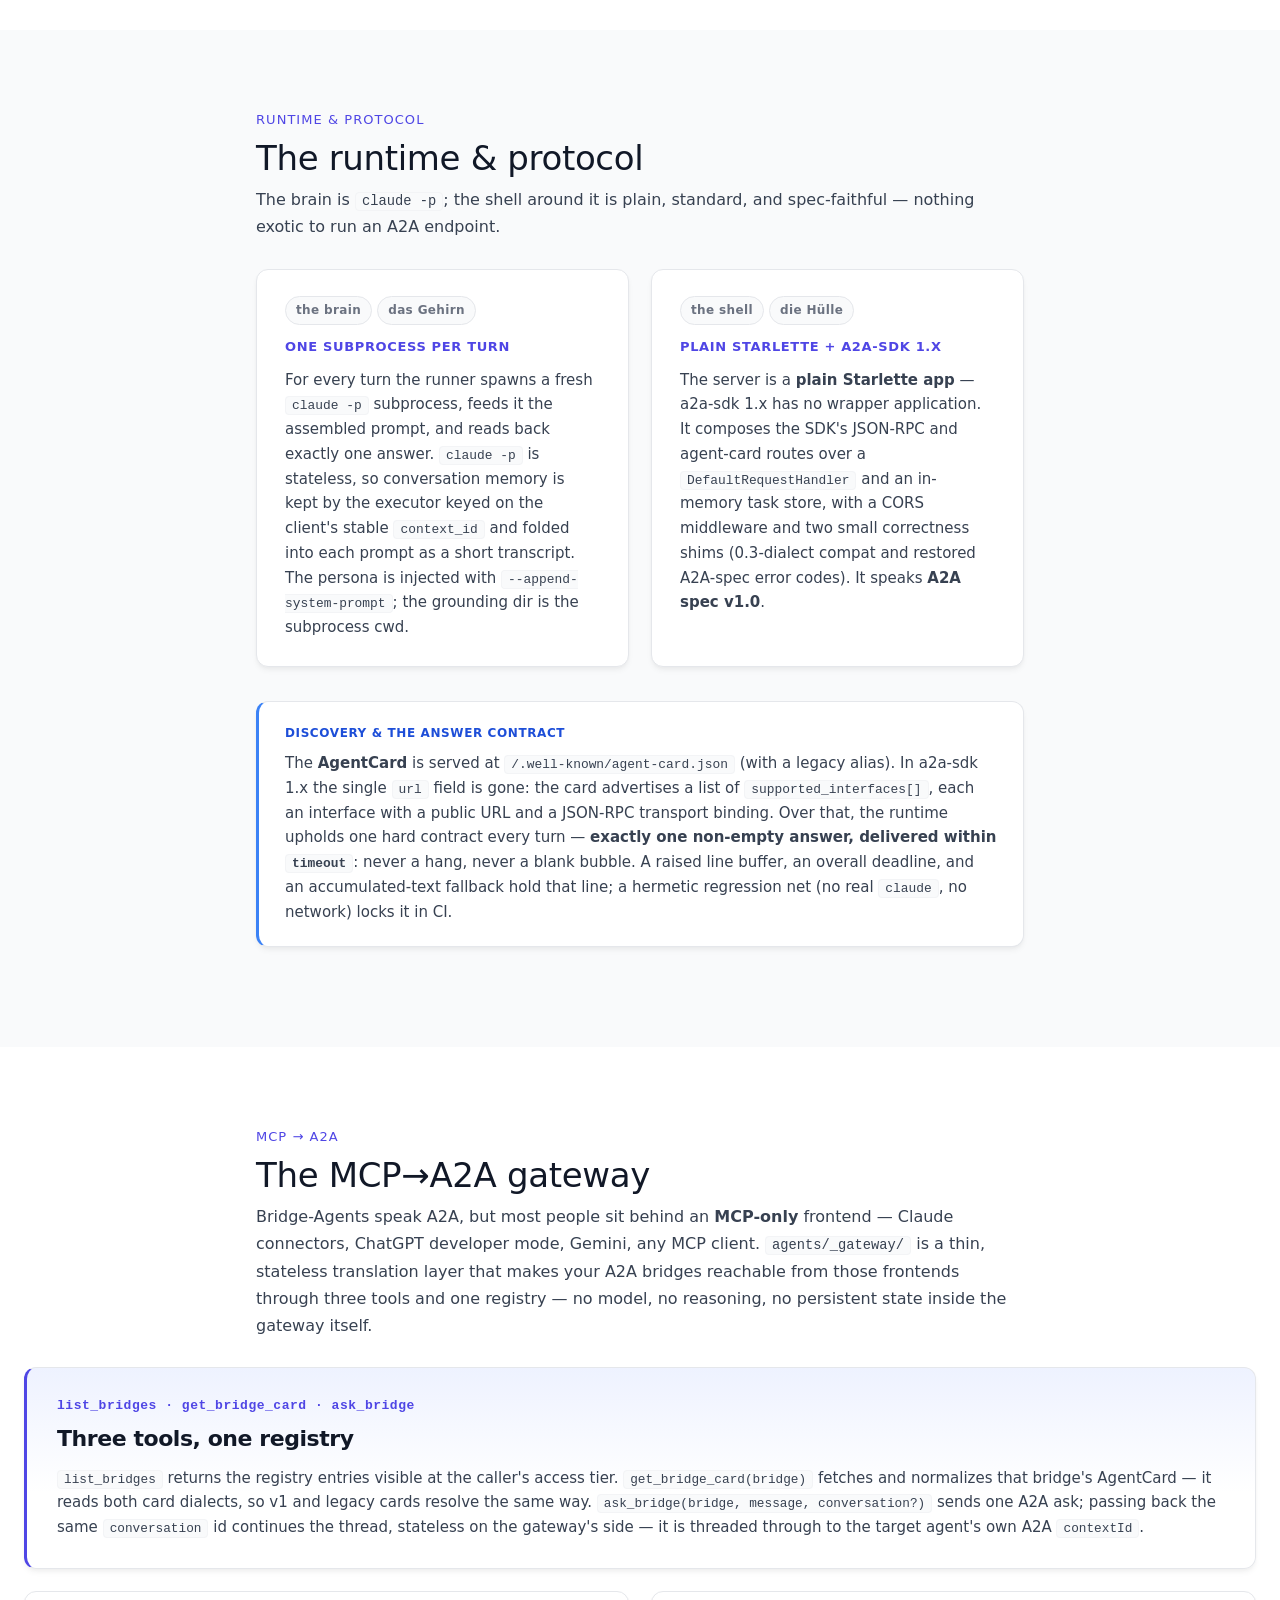
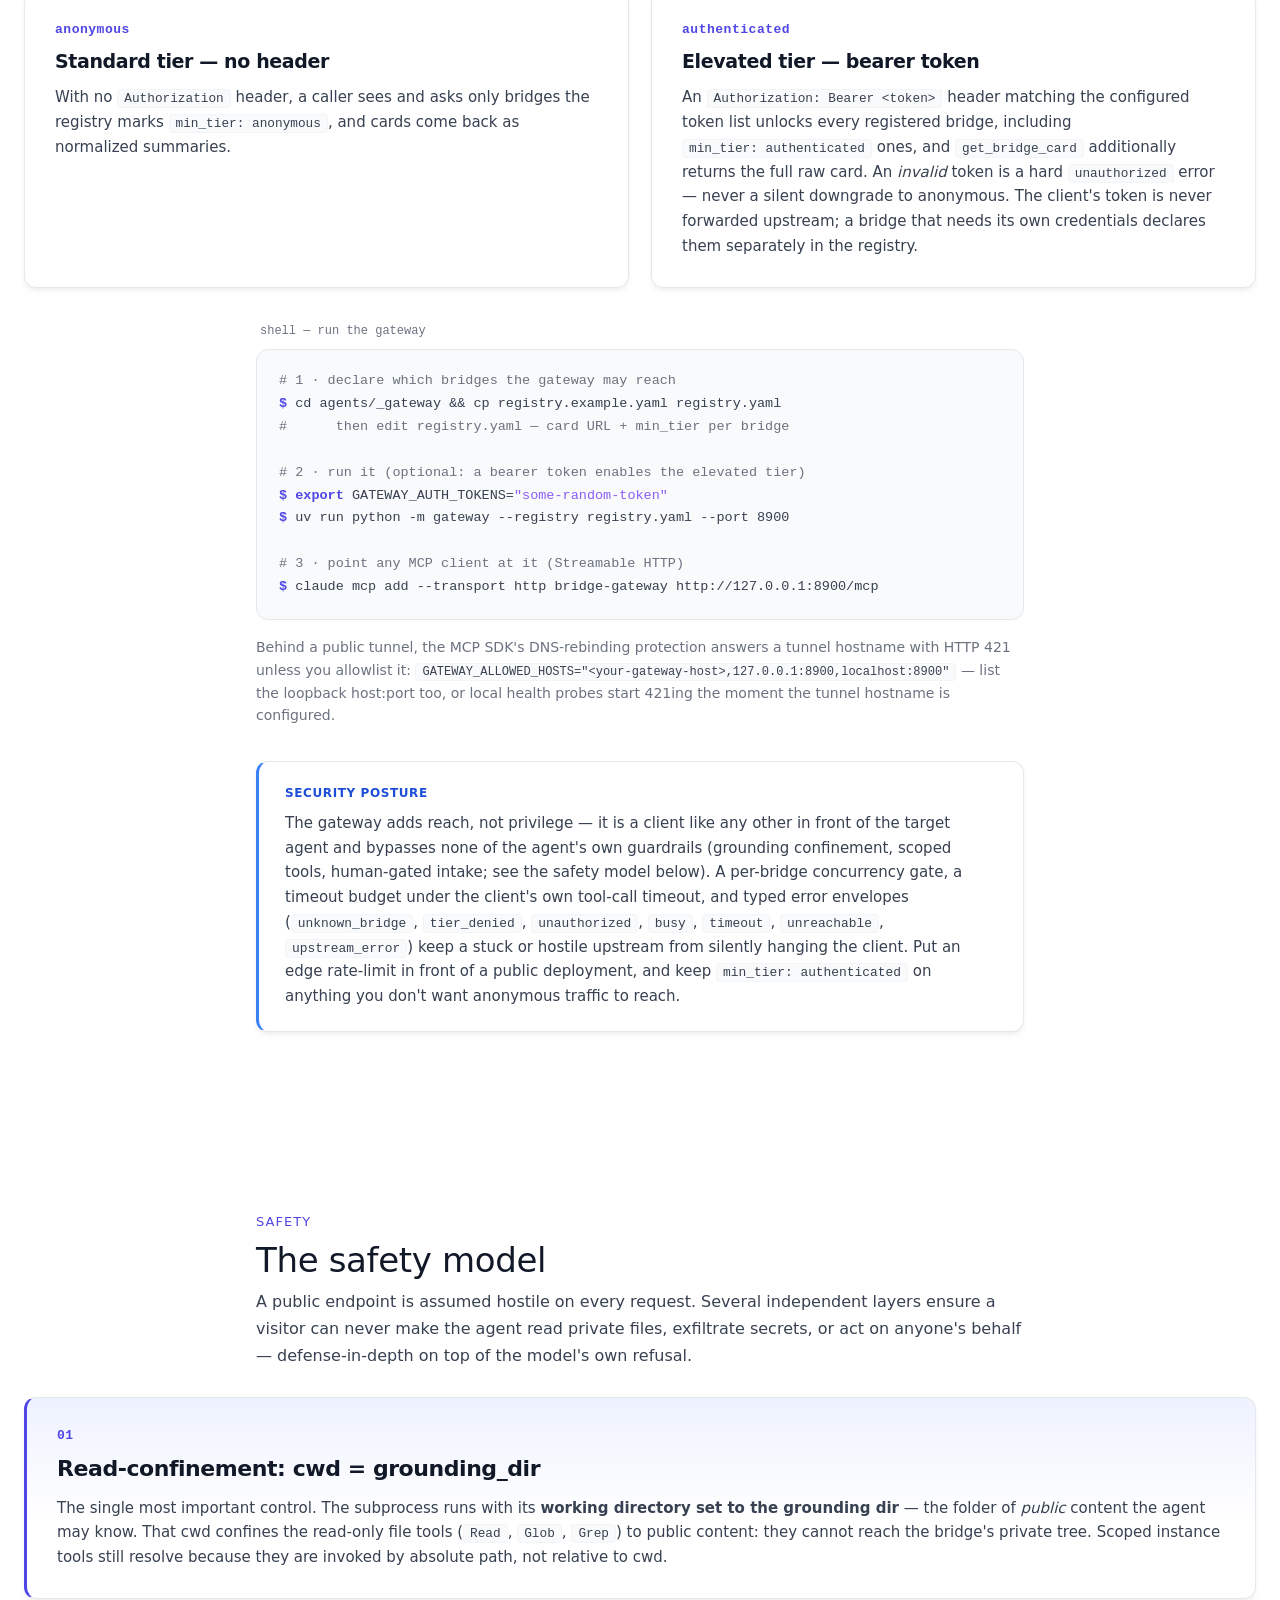
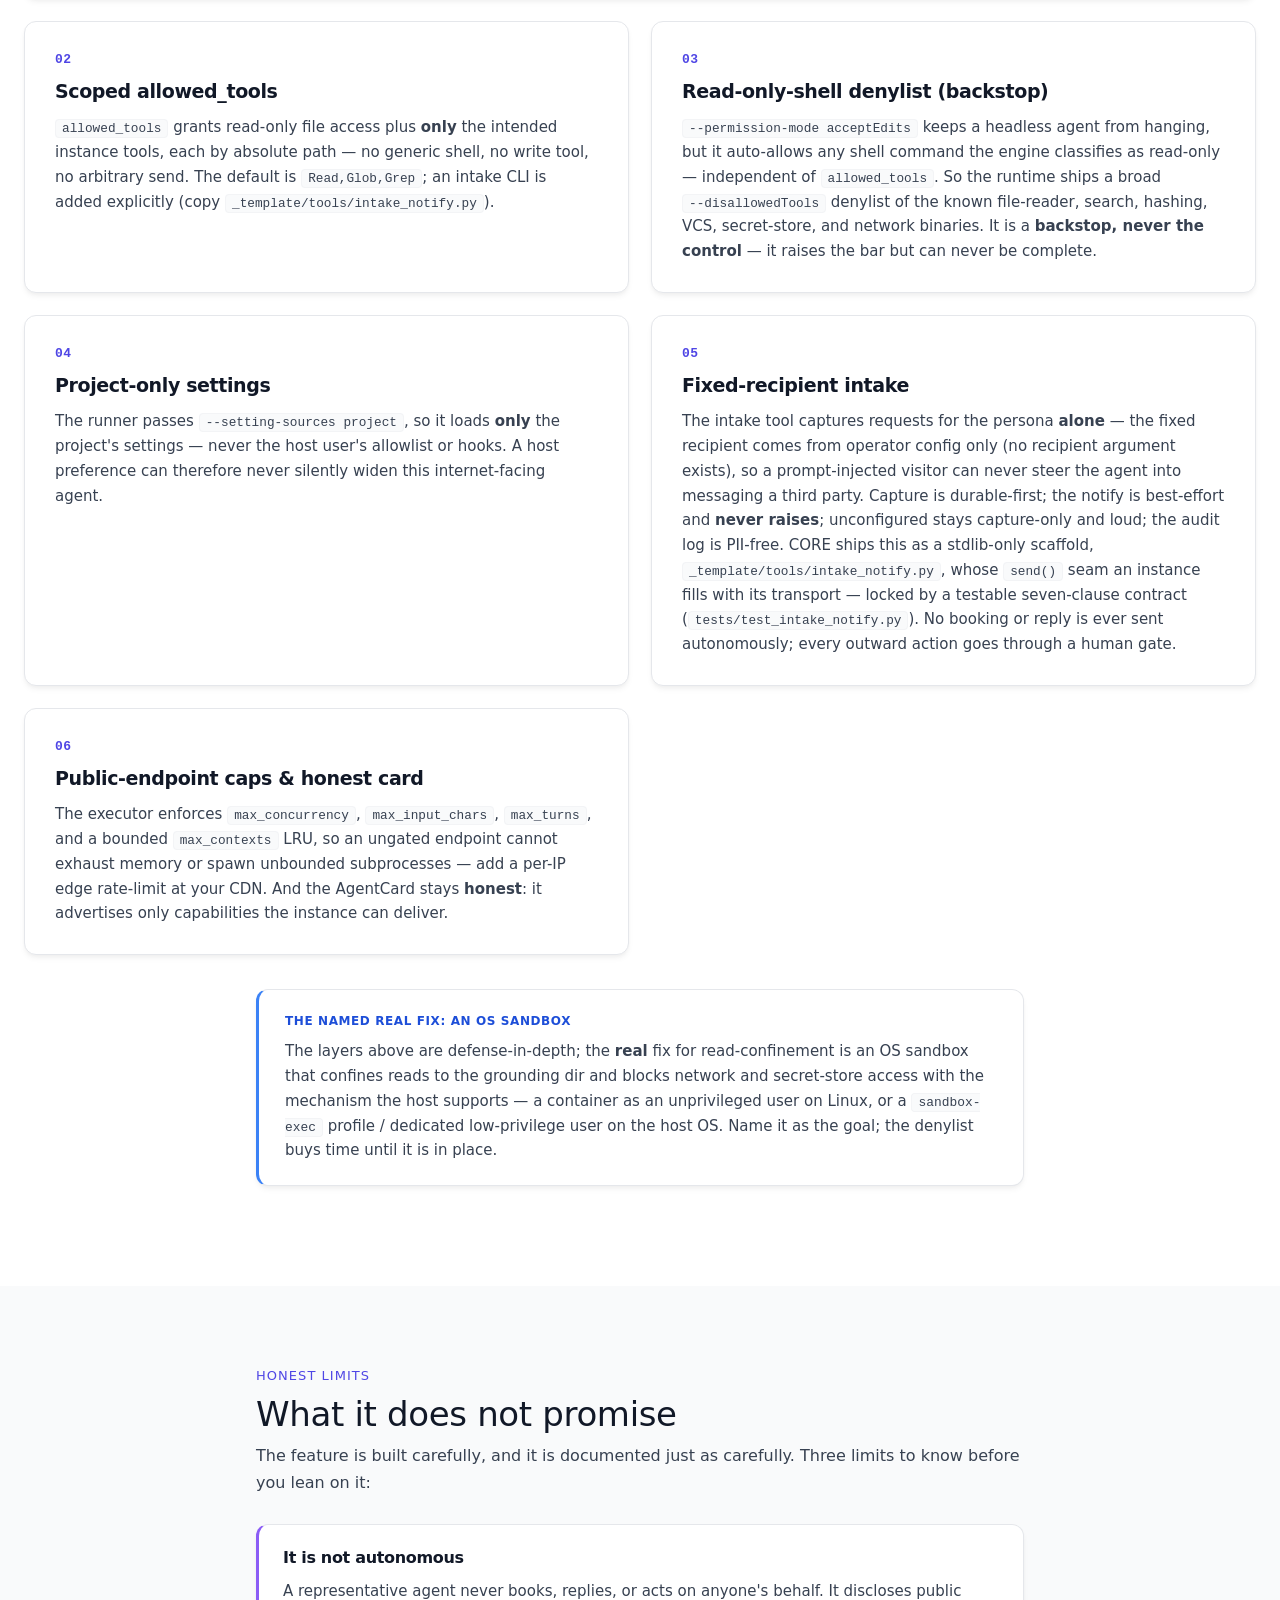
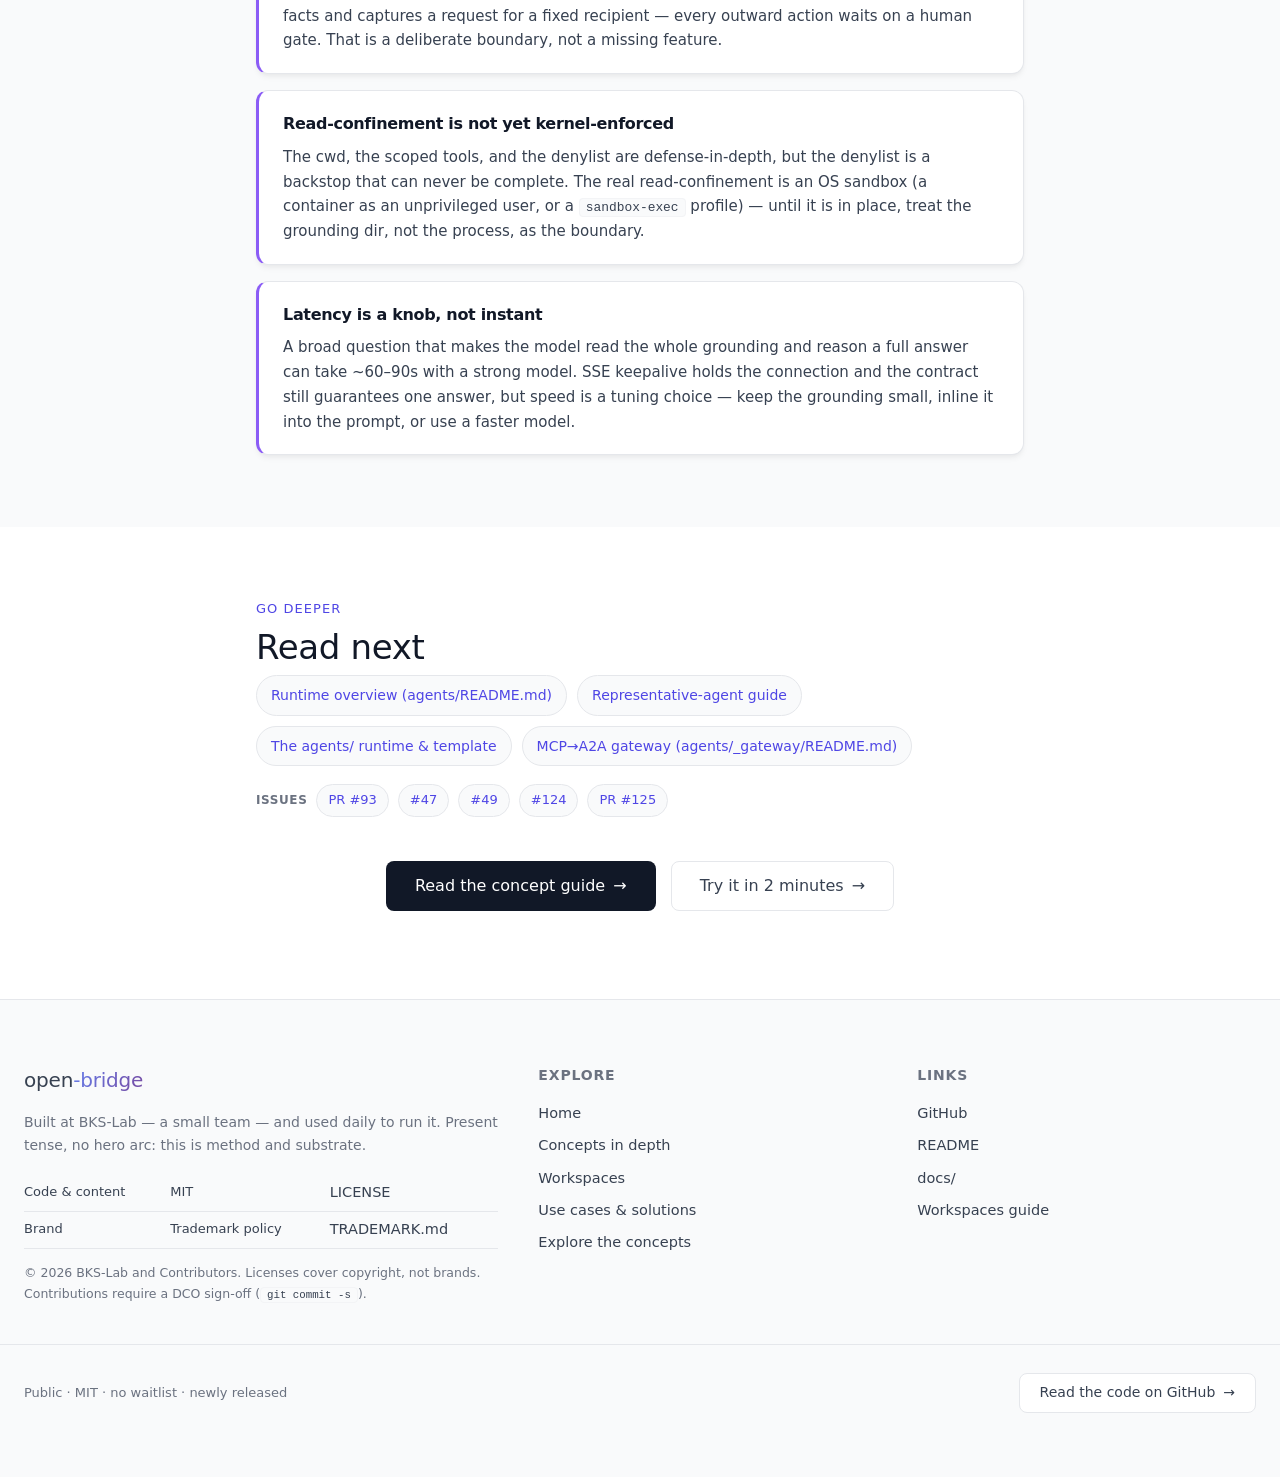
==== commit 050a8a3d: "fix(site): the theme has three states, and the system one is the default Reported: light and dark do" ====
--- a/docs/agents.html
+++ b/docs/agents.html
@@ -27,12 +27,19 @@
 <script>
 (function(){
   var r = document.documentElement;
+  var pref = "system";
   try{
     var t = localStorage.getItem("ob-theme");
-    if(t === "dark" || (!t && window.matchMedia && window.matchMedia("(prefers-color-scheme: dark)").matches)){
-      r.classList.add("dark");
-    }
+    if(t === "light" || t === "dark") pref = t;
   }catch(e){}
+  /* Three states, and "system" is the default. Reading the media query here
+     rather than only at first paint is what makes the system setting the
+     default rather than a one time seed. */
+  if(pref === "dark" || (pref === "system" && window.matchMedia &&
+     window.matchMedia("(prefers-color-scheme: dark)").matches)){
+    r.classList.add("dark");
+  }
+  r.setAttribute("data-theme-pref", pref);
   try{
     var l = localStorage.getItem("ob-lang");
     var lang = (l === "de") ? "de" : (r.getAttribute("lang") || "en");
@@ -266,6 +273,7 @@
         <button id="lang-de" type="button" aria-pressed="false" title="Sprache umschalten (Taste L)">DE</button>
       </div>
       <button class="icon-btn" id="theme-toggle" aria-label="Toggle light / dark theme (T)" title="Toggle theme (press T)">
+        <svg class="auto" viewBox="0 0 24 24" fill="none" stroke="currentColor" stroke-width="2" aria-hidden="true"><circle cx="12" cy="12" r="9"/><path d="M12 3a9 9 0 010 18z" fill="currentColor" stroke="none"/></svg>
         <svg class="moon" viewBox="0 0 24 24" fill="none" stroke="currentColor" stroke-width="2" aria-hidden="true"><path d="M21 12.79A9 9 0 1111.21 3 7 7 0 0021 12.79z"/></svg>
         <svg class="sun" viewBox="0 0 24 24" fill="none" stroke="currentColor" stroke-width="2" aria-hidden="true"><circle cx="12" cy="12" r="5"/><path d="M12 1v2M12 21v2M4.22 4.22l1.42 1.42M18.36 18.36l1.42 1.42M1 12h2M21 12h2M4.22 19.78l1.42-1.42M18.36 5.64l1.42-1.42"/></svg>
       </button>
@@ -794,21 +802,65 @@
   "use strict";
   var root = document.documentElement;
 
-  function applyTheme(mode){
-    if(mode === "dark"){ root.classList.add("dark"); }
-    else { root.classList.remove("dark"); }
+  /* Theme has three states, not two. The old toggle wrote a permanent override
+     on the very first click and offered no way back, so a reader who once tried
+     the other mode never saw their own system setting again, and nothing here
+     listened for that setting changing while the page was open. Now: no stored
+     value means "follow the system", and it follows it live; light and dark are
+     explicit choices; the button cycles back round to system. */
+  var THEME_KEY = "ob-theme";
+  var THEME_LBL = {
+    en:{ system:"Theme follows your system. Click for light.",
+         light:"Theme is light. Click for dark.",
+         dark:"Theme is dark. Click to follow your system again." },
+    de:{ system:"Design folgt deinem System. Klick für hell.",
+         light:"Design ist hell. Klick für dunkel.",
+         dark:"Design ist dunkel. Klick, um wieder dem System zu folgen." }
+  };
+  var themeBtn = document.getElementById("theme-toggle");
+  function systemDark(){
+    try { return !!(window.matchMedia && window.matchMedia("(prefers-color-scheme: dark)").matches); }
+    catch(e){ return false; }
+  }
+  function themePref(){
+    var p = root.getAttribute("data-theme-pref");
+    return (p === "light" || p === "dark") ? p : "system";
+  }
+  function labelTheme(){
+    if(!themeBtn) return;
+    var l = root.getAttribute("data-active-lang") === "de" ? "de" : "en";
+    var text = THEME_LBL[l][themePref()];
+    themeBtn.setAttribute("aria-label", text);
+    themeBtn.setAttribute("title", text + " (T)");
+  }
+  function applyTheme(pref){
+    var dark = pref === "dark" || (pref === "system" && systemDark());
+    if(dark){ root.classList.add("dark"); } else { root.classList.remove("dark"); }
+    root.setAttribute("data-theme-pref", pref);
+    labelTheme();
   }
   function toggleTheme(){
-    var next = root.classList.contains("dark") ? "light" : "dark";
+    var p = themePref();
+    var next = p === "system" ? "light" : (p === "light" ? "dark" : "system");
     applyTheme(next);
-    try { localStorage.setItem("ob-theme", next); } catch(e){}
+    try {
+      if(next === "system"){ localStorage.removeItem(THEME_KEY); }
+      else { localStorage.setItem(THEME_KEY, next); }
+    } catch(e){}
   }
-  var themeBtn = document.getElementById("theme-toggle");
   if(themeBtn){ themeBtn.addEventListener("click", toggleTheme); }
+  try{
+    var mq = window.matchMedia("(prefers-color-scheme: dark)");
+    var onSystem = function(){ if(themePref() === "system") applyTheme("system"); };
+    if(mq.addEventListener){ mq.addEventListener("change", onSystem); }
+    else if(mq.addListener){ mq.addListener(onSystem); }
+  }catch(e){}
+  labelTheme();
 
   function applyLang(lang){
     root.setAttribute("data-active-lang", lang);
     root.setAttribute("lang", lang);
+    labelTheme();          // the theme tooltip is bilingual too
     var en = document.getElementById("lang-en");
     var de = document.getElementById("lang-de");
     if(en){ en.setAttribute("aria-pressed", lang === "en" ? "true" : "false"); }
--- a/docs/assets/brand.css
+++ b/docs/assets/brand.css
@@ -135,9 +135,16 @@
 }
 .icon-btn:hover{color:var(--primary)}
 .icon-btn svg{width:16px;height:16px}
-.sun{display:none}
-html.dark .sun{display:block}
-html.dark .moon{display:none}
+/* The theme control has three states, so its icon shows which one is active
+   rather than which one a click produces: a half filled disc for "follows your
+   system", a sun for light, a moon for dark. The tooltip carries the action. */
+.icon-btn .auto,.icon-btn .sun,.icon-btn .moon{display:none}
+html[data-theme-pref="system"] .icon-btn .auto{display:block}
+html[data-theme-pref="light"]  .icon-btn .sun{display:block}
+html[data-theme-pref="dark"]   .icon-btn .moon{display:block}
+/* No stamped preference means the script never ran; show something rather than
+   an empty button. */
+html:not([data-theme-pref]) .icon-btn .auto{display:block}
 /* ---- Buttons ---- */
 .btn{
   display:inline-flex;align-items:center;gap:8px;cursor:pointer;text-decoration:none;
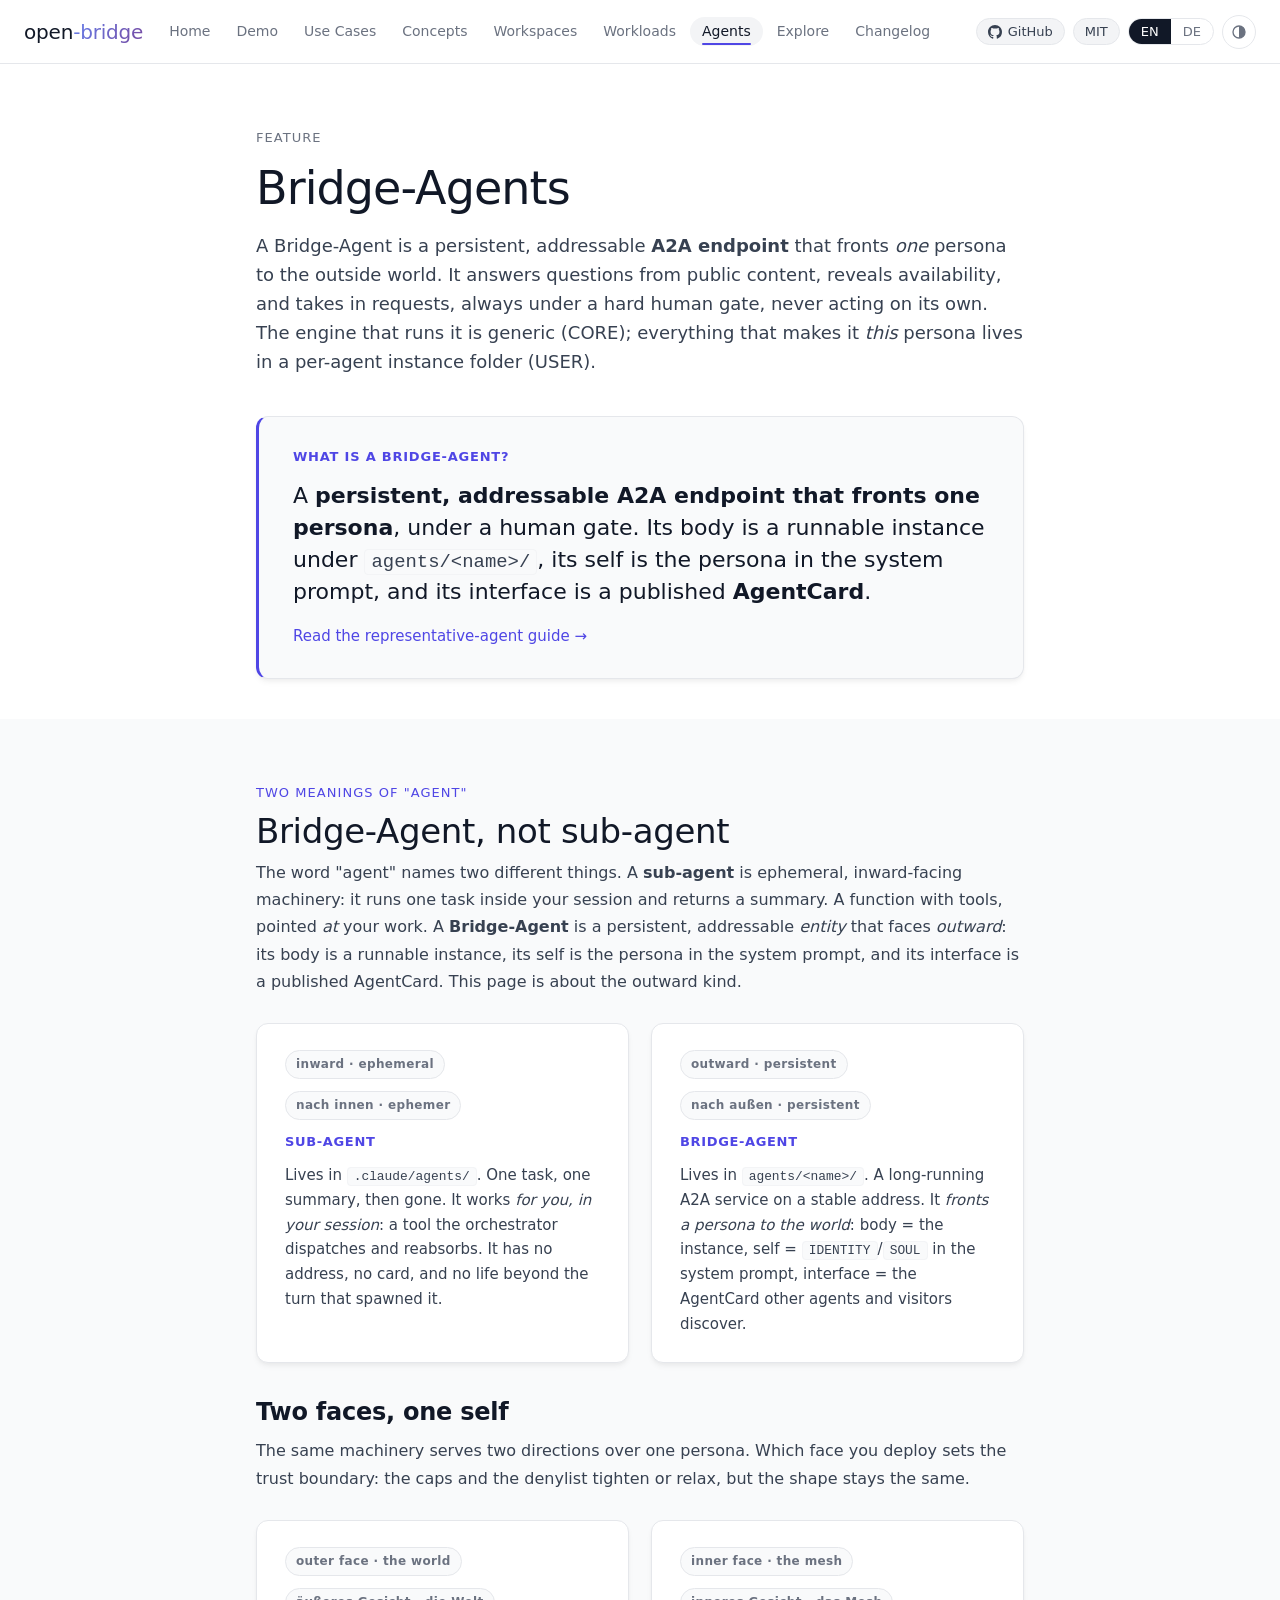
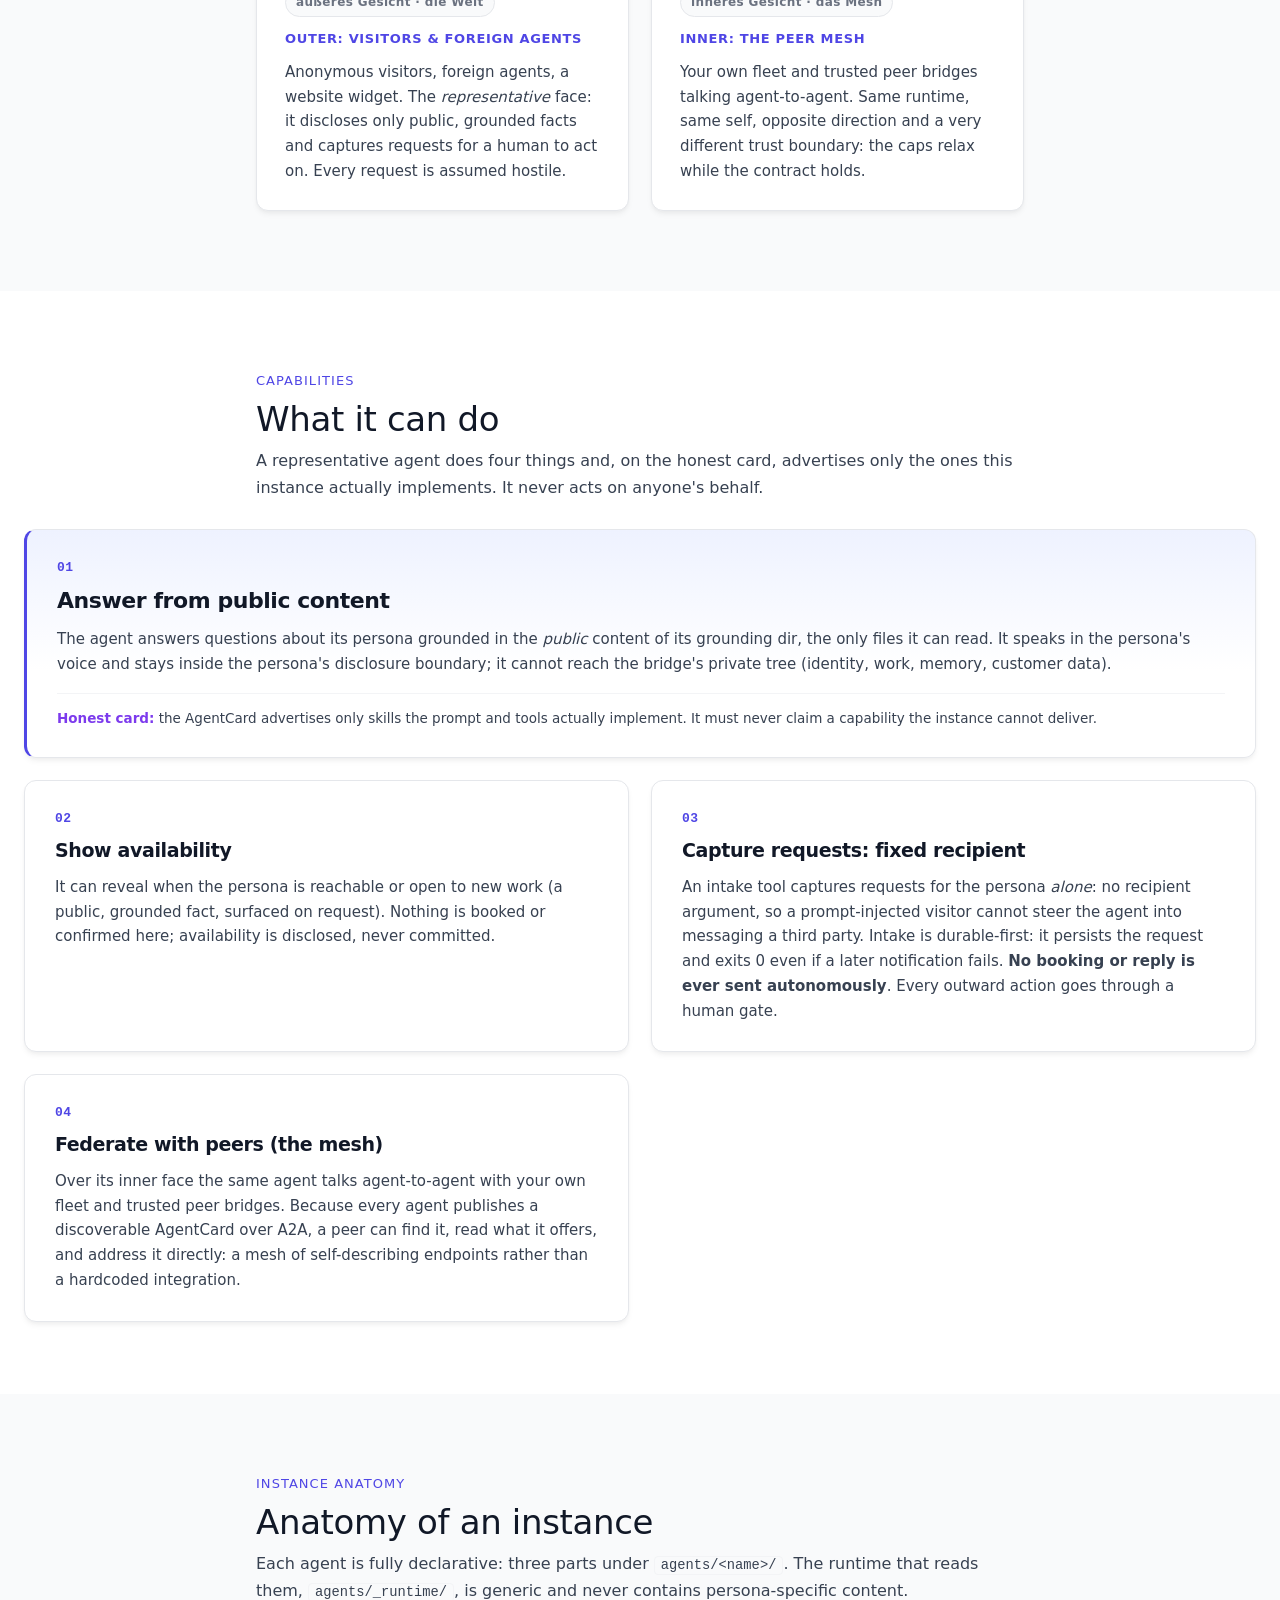
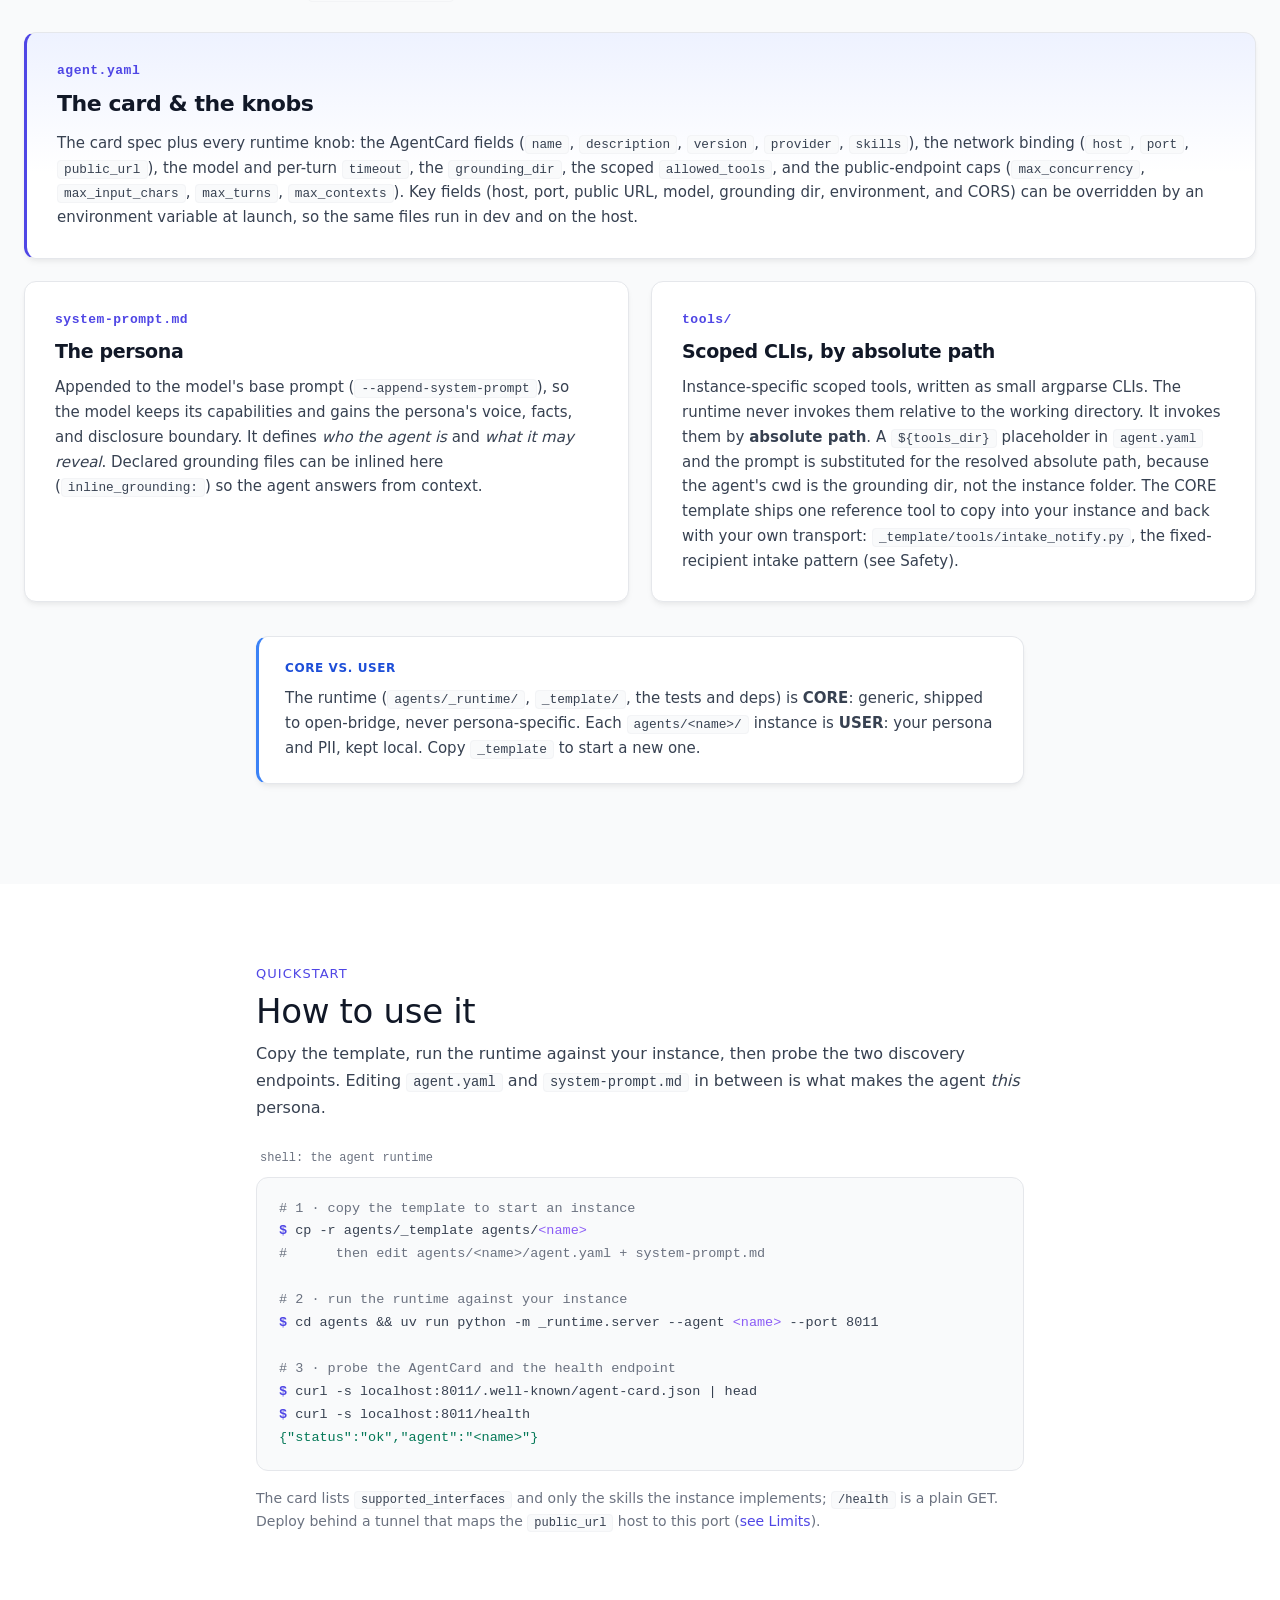
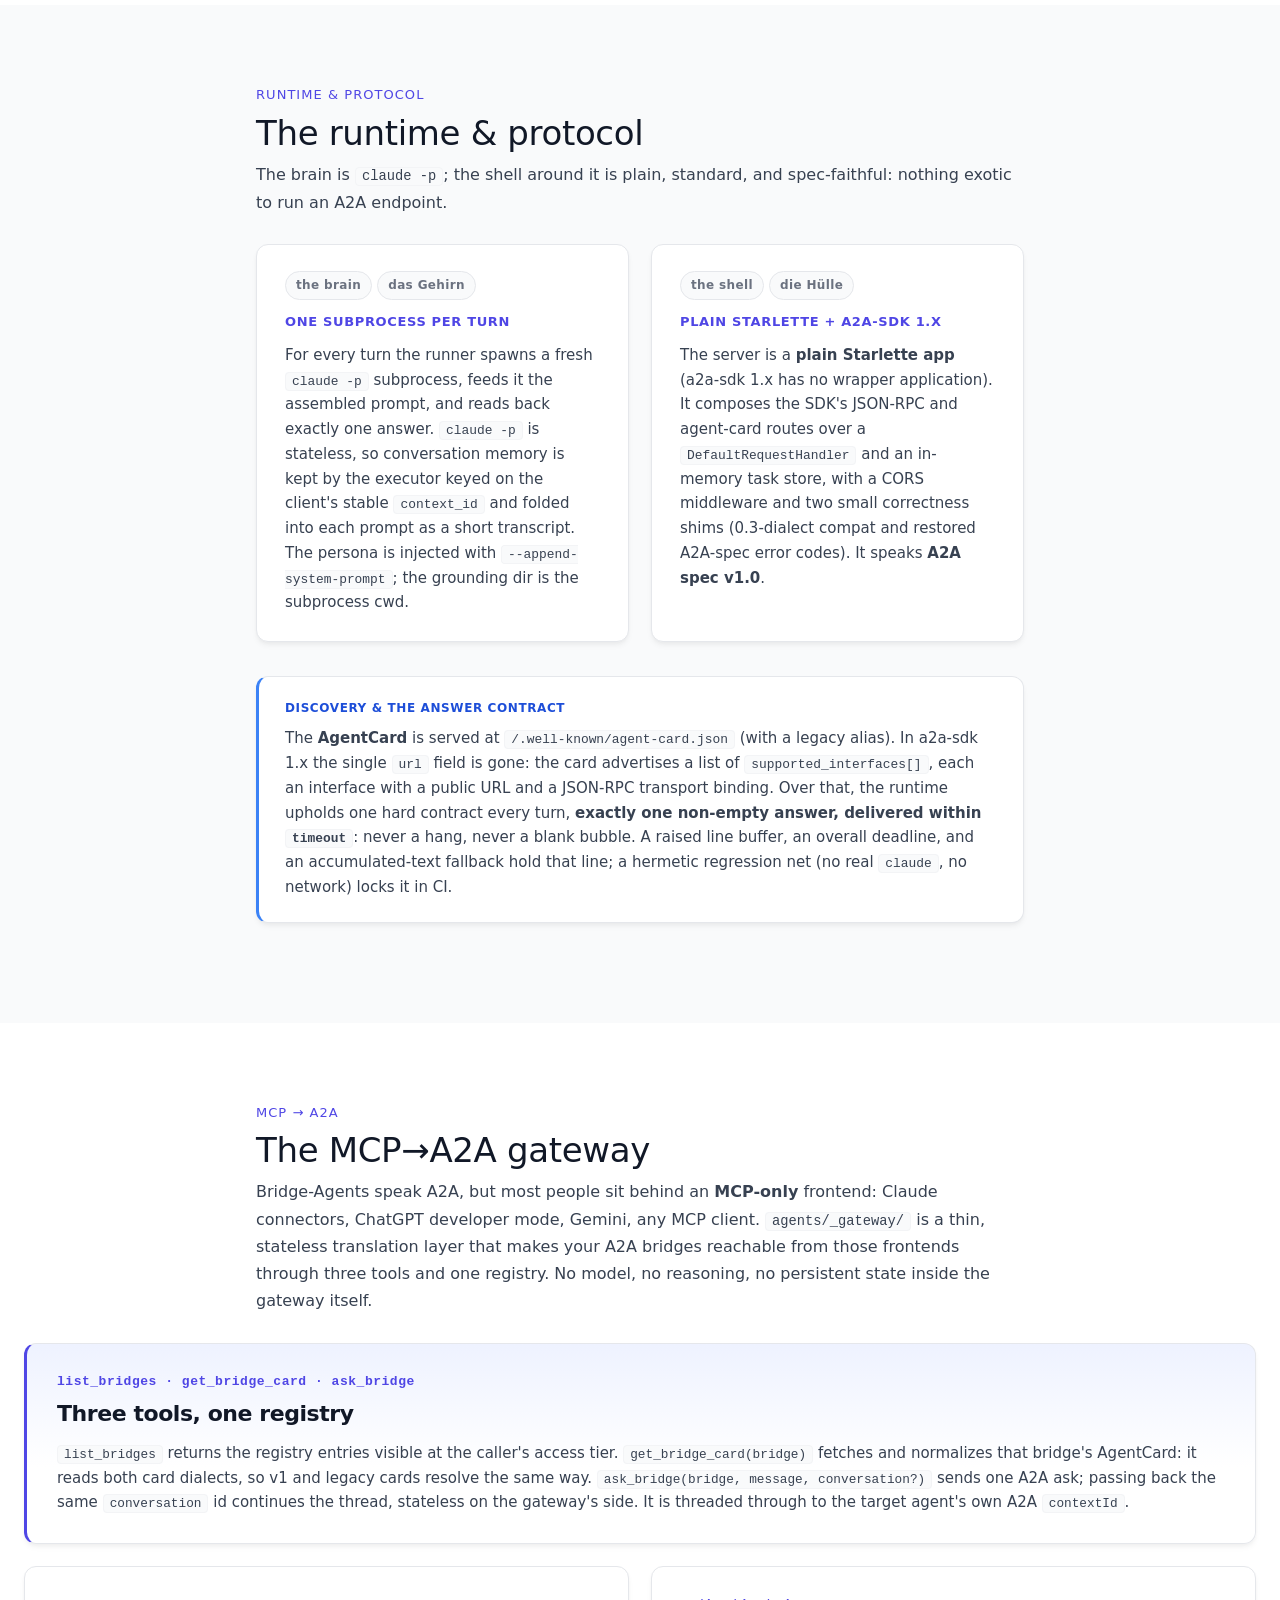
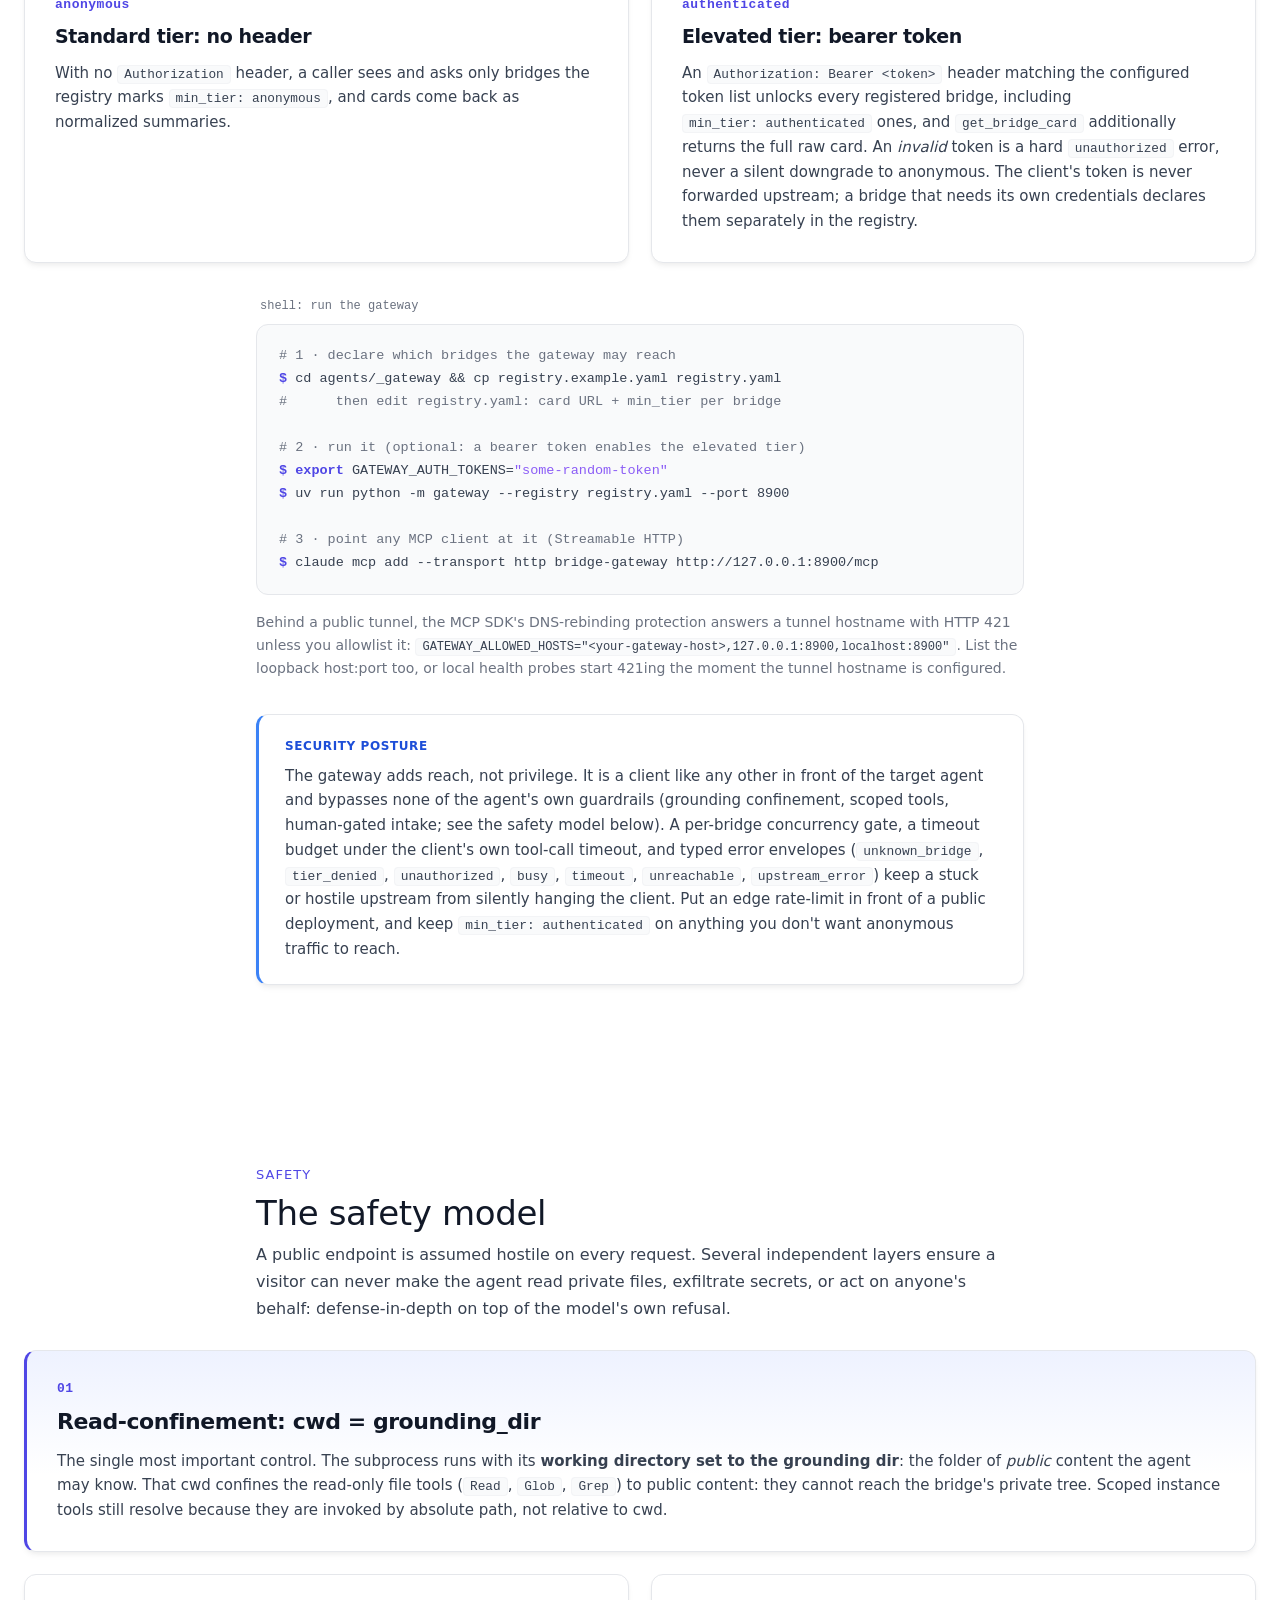
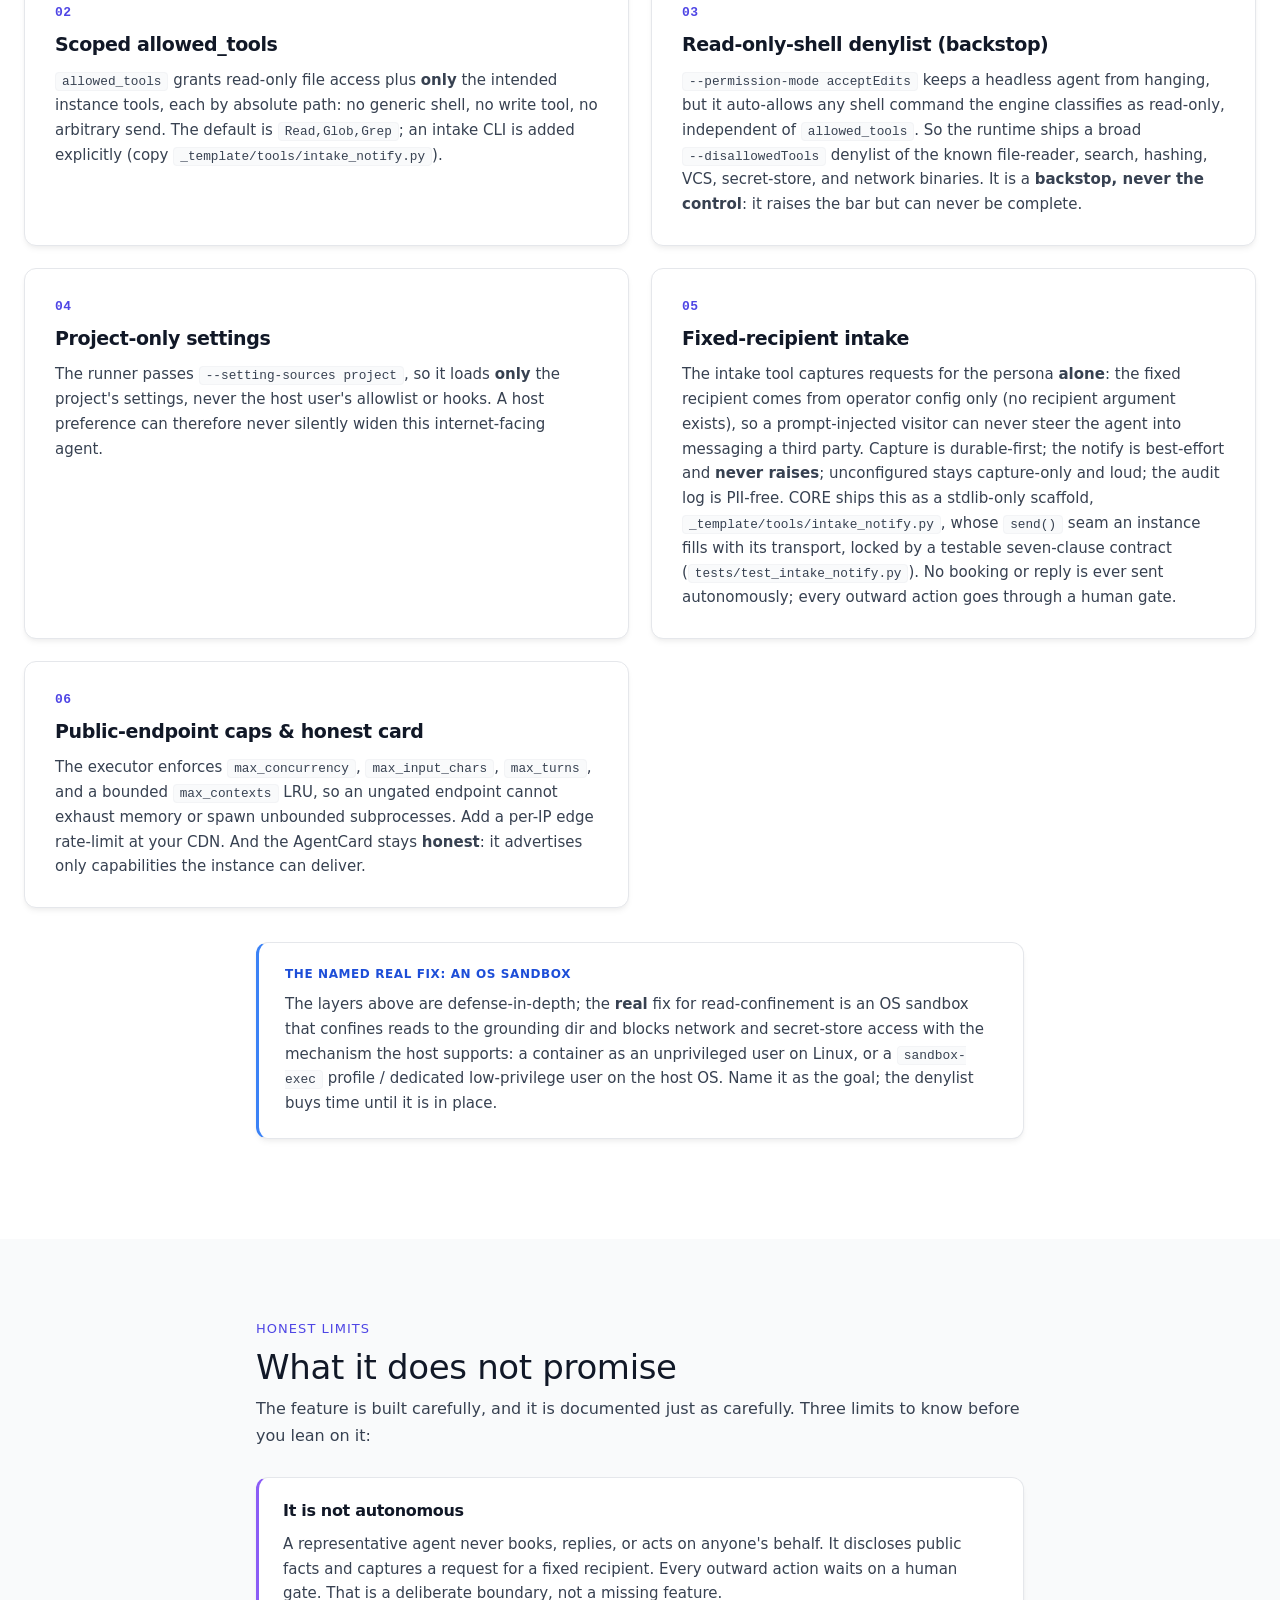
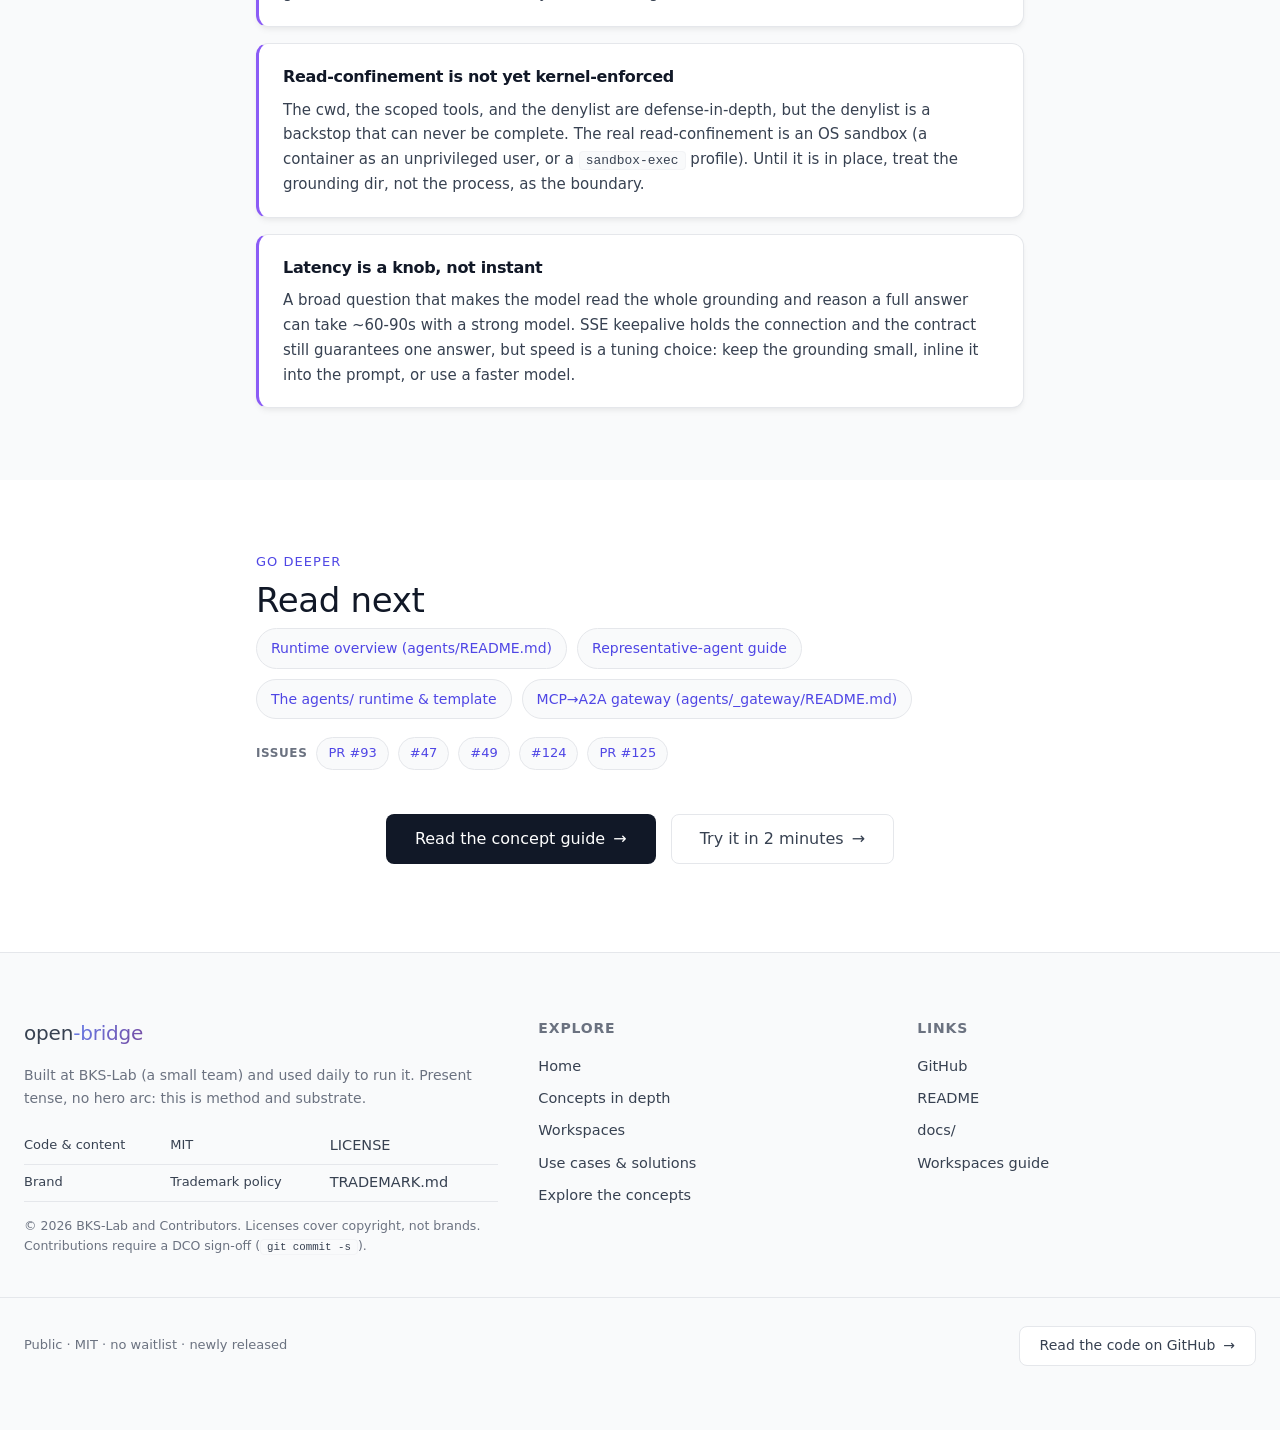
==== commit 51a00a9b: "fix(site): no dashes left, and links that lead somewhere styled Two reports, one branch.  ## The 514" ====
--- a/docs/agents.html
+++ b/docs/agents.html
@@ -1,6 +1,6 @@
 <!DOCTYPE html>
 <!-- ============================================================================
-     BKS open-bridge — agents.html  (feature page)
+     BKS open-bridge: agents.html  (feature page)
      Built on the shared shell used by index.html / concepts.html.
      Self-contained single file, GitHub-Pages-ready, fully offline, native UTF-8.
      Bilingual EN/DE (data-lang spans + L toggle), tool-neutral, no external assets.
@@ -9,18 +9,18 @@
 <head>
 <meta charset="utf-8">
 <meta name="viewport" content="width=device-width, initial-scale=1">
-<title>BKS open-bridge — Bridge-Agents</title>
-<meta name="description" content="Bridge-Agents in BKS open-bridge — a persistent, addressable A2A endpoint that fronts one persona to the outside world: it answers from public content, shows availability, and captures requests for a fixed recipient, under hard human gates. Generic runtime (CORE) plus per-persona instances (USER).">
+<title>BKS open-bridge: Bridge-Agents</title>
+<meta name="description" content="A Bridge-Agent in BKS open-bridge is a persistent, addressable A2A endpoint that fronts one persona to the outside world: it answers from public content, shows availability, and captures requests for a fixed recipient, under hard human gates. Generic runtime (CORE) plus per-persona instances (USER).">
 <!-- Social / Open Graph -->
 <meta property="og:type" content="website">
-<meta property="og:title" content="BKS open-bridge — Bridge-Agents">
-<meta property="og:description" content="A Bridge-Agent is a persistent, addressable A2A endpoint that fronts one persona to the world — under a human gate.">
+<meta property="og:title" content="BKS open-bridge: Bridge-Agents">
+<meta property="og:description" content="A Bridge-Agent is a persistent, addressable A2A endpoint that fronts one persona to the world, under a human gate.">
 <meta property="og:url" content="https://bks-lab.github.io/open-bridge/agents.html">
 <meta property="og:image" content="https://bks-lab.github.io/open-bridge/social-preview.png">
 <meta property="og:image:width" content="1280">
 <meta property="og:image:height" content="640">
 <meta name="twitter:card" content="summary_large_image">
-<meta name="twitter:title" content="BKS open-bridge — Bridge-Agents">
+<meta name="twitter:title" content="BKS open-bridge: Bridge-Agents">
 <meta name="twitter:description" content="A Bridge-Agent is a persistent, addressable A2A endpoint that fronts one persona to the world.">
 
 <!-- Anti-FOUC pre-paint: theme + language set BEFORE the stylesheet paints. -->
@@ -54,7 +54,7 @@
 <noscript><style>.reveal,.reset-line{opacity:1!important;transform:none!important}</style></noscript>
 <style>
 /* ============================================================
-   BKS open-bridge shared shell — single file, fully offline.
+   BKS open-bridge shared shell: single file, fully offline.
    Colour / type / space tokens lifted from DESIGN.md (Editorial
    Minimalism). No external fonts, no CDN, no network calls.
    ============================================================ */
@@ -291,17 +291,17 @@
         <p class="eyebrow" data-lang="en">Feature</p>
         <p class="eyebrow" data-lang="de">Feature</p>
         <h1 class="h1">Bridge-Agents</h1>
-        <p class="lede" data-lang="en">A Bridge-Agent is a persistent, addressable <strong>A2A endpoint</strong> that fronts <em>one</em> persona to the outside world. It answers questions from public content, reveals availability, and takes in requests — always under a hard human gate, never acting on its own. The engine that runs it is generic (CORE); everything that makes it <em>this</em> persona lives in a per-agent instance folder (USER).</p>
-        <p class="lede" data-lang="de">Ein Bridge-Agent ist ein persistenter, adressierbarer <strong>A2A-Endpunkt</strong>, der <em>eine</em> Persona nach außen vertritt. Er beantwortet Fragen aus öffentlichem Inhalt, zeigt Verfügbarkeit und nimmt Anfragen entgegen — stets unter einem harten menschlichen Gate, nie aus eigenem Antrieb handelnd. Die Engine, die ihn betreibt, ist generisch (CORE); alles, was ihn zu <em>dieser</em> Persona macht, lebt in einem Instanz-Ordner pro Agent (USER).</p>
+        <p class="lede" data-lang="en">A Bridge-Agent is a persistent, addressable <strong>A2A endpoint</strong> that fronts <em>one</em> persona to the outside world. It answers questions from public content, reveals availability, and takes in requests, always under a hard human gate, never acting on its own. The engine that runs it is generic (CORE); everything that makes it <em>this</em> persona lives in a per-agent instance folder (USER).</p>
+        <p class="lede" data-lang="de">Ein Bridge-Agent ist ein persistenter, adressierbarer <strong>A2A-Endpunkt</strong>, der <em>eine</em> Persona nach außen vertritt. Er beantwortet Fragen aus öffentlichem Inhalt, zeigt Verfügbarkeit und nimmt Anfragen entgegen, stets unter einem harten menschlichen Gate, nie aus eigenem Antrieb handelnd. Die Engine, die ihn betreibt, ist generisch (CORE); alles, was ihn zu <em>dieser</em> Persona macht, lebt in einem Instanz-Ordner pro Agent (USER).</p>
       </div>
 
       <div class="lead-def">
         <div class="k" data-lang="en">What is a Bridge-Agent?</div>
         <div class="k" data-lang="de">Was ist ein Bridge-Agent?</div>
-        <p class="def" data-lang="en">A <strong>persistent, addressable A2A endpoint that fronts one persona</strong> — under a human gate. Its body is a runnable instance under <code>agents/&lt;name&gt;/</code>, its self is the persona in the system prompt, and its interface is a published <strong>AgentCard</strong>.</p>
-        <p class="def" data-lang="de">Ein <strong>persistenter, adressierbarer A2A-Endpunkt, der eine Persona vertritt</strong> — unter einem menschlichen Gate. Sein Körper ist eine lauffähige Instanz unter <code>agents/&lt;name&gt;/</code>, sein Selbst ist die Persona im System-Prompt, und seine Schnittstelle ist eine veröffentlichte <strong>AgentCard</strong>.</p>
+        <p class="def" data-lang="en">A <strong>persistent, addressable A2A endpoint that fronts one persona</strong>, under a human gate. Its body is a runnable instance under <code>agents/&lt;name&gt;/</code>, its self is the persona in the system prompt, and its interface is a published <strong>AgentCard</strong>.</p>
+        <p class="def" data-lang="de">Ein <strong>persistenter, adressierbarer A2A-Endpunkt, der eine Persona vertritt</strong>, unter einem menschlichen Gate. Sein Körper ist eine lauffähige Instanz unter <code>agents/&lt;name&gt;/</code>, sein Selbst ist die Persona im System-Prompt, und seine Schnittstelle ist eine veröffentlichte <strong>AgentCard</strong>.</p>
         <p class="more">
-          <a href="representative-agent.md" target="_blank" rel="noopener"><span data-lang="en">Read the representative-agent guide →</span><span data-lang="de">Den Representative-Agent-Guide lesen →</span></a>
+          <a href="https://github.com/bks-lab/open-bridge/blob/main/docs/representative-agent.md" target="_blank" rel="noopener"><span data-lang="en">Read the representative-agent guide →</span><span data-lang="de">Den Representative-Agent-Guide lesen →</span></a>
         </p>
       </div>
     </div>
@@ -317,8 +317,8 @@
         <h2 class="h2" data-lang="de">Bridge-Agent, kein Sub-Agent</h2>
       </div>
       <div class="block reveal">
-        <p data-lang="en">The word "agent" names two different things. A <strong>sub-agent</strong> is ephemeral, inward-facing machinery: it runs one task inside your session and returns a summary — a function with tools, pointed <em>at</em> your work. A <strong>Bridge-Agent</strong> is a persistent, addressable <em>entity</em> that faces <em>outward</em>: its body is a runnable instance, its self is the persona in the system prompt, and its interface is a published AgentCard. This page is about the outward kind.</p>
-        <p data-lang="de">Das Wort „Agent" benennt zwei verschiedene Dinge. Ein <strong>Sub-Agent</strong> ist ephemere, nach innen gerichtete Maschinerie: er erledigt eine Aufgabe in deiner Session und liefert eine Zusammenfassung — eine Funktion mit Werkzeugen, <em>auf</em> deine Arbeit gerichtet. Ein <strong>Bridge-Agent</strong> ist eine persistente, adressierbare <em>Entität</em>, die nach <em>außen</em> blickt: sein Körper ist eine lauffähige Instanz, sein Selbst ist die Persona im System-Prompt, seine Schnittstelle eine veröffentlichte AgentCard. Diese Seite handelt vom nach außen gerichteten Typ.</p>
+        <p data-lang="en">The word "agent" names two different things. A <strong>sub-agent</strong> is ephemeral, inward-facing machinery: it runs one task inside your session and returns a summary. A function with tools, pointed <em>at</em> your work. A <strong>Bridge-Agent</strong> is a persistent, addressable <em>entity</em> that faces <em>outward</em>: its body is a runnable instance, its self is the persona in the system prompt, and its interface is a published AgentCard. This page is about the outward kind.</p>
+        <p data-lang="de">Das Wort „Agent" benennt zwei verschiedene Dinge. Ein <strong>Sub-Agent</strong> ist ephemere, nach innen gerichtete Maschinerie: er erledigt eine Aufgabe in deiner Session und liefert eine Zusammenfassung. Eine Funktion mit Werkzeugen, <em>auf</em> deine Arbeit gerichtet. Ein <strong>Bridge-Agent</strong> ist eine persistente, adressierbare <em>Entität</em>, die nach <em>außen</em> blickt: sein Körper ist eine lauffähige Instanz, sein Selbst ist die Persona im System-Prompt, seine Schnittstelle eine veröffentlichte AgentCard. Diese Seite handelt vom nach außen gerichteten Typ.</p>
       </div>
       <div class="split reveal">
         <div class="card">
@@ -326,8 +326,8 @@
           <span class="tag" data-lang="de">nach innen · ephemer</span>
           <h4 data-lang="en">Sub-agent</h4>
           <h4 data-lang="de">Sub-Agent</h4>
-          <p data-lang="en">Lives in <code>.claude/agents/</code>. One task, one summary, then gone. It works <em>for you, in your session</em> — a tool the orchestrator dispatches and reabsorbs. It has no address, no card, and no life beyond the turn that spawned it.</p>
-          <p data-lang="de">Lebt in <code>.claude/agents/</code>. Eine Aufgabe, eine Zusammenfassung, dann verschwunden. Er arbeitet <em>für dich, in deiner Session</em> — ein Werkzeug, das der Orchestrator startet und wieder aufnimmt. Er hat keine Adresse, keine Card und kein Leben über die Turn hinaus, die ihn erzeugt hat.</p>
+          <p data-lang="en">Lives in <code>.claude/agents/</code>. One task, one summary, then gone. It works <em>for you, in your session</em>: a tool the orchestrator dispatches and reabsorbs. It has no address, no card, and no life beyond the turn that spawned it.</p>
+          <p data-lang="de">Lebt in <code>.claude/agents/</code>. Eine Aufgabe, eine Zusammenfassung, dann verschwunden. Er arbeitet <em>für dich, in deiner Session</em>: ein Werkzeug, das der Orchestrator startet und wieder aufnimmt. Er hat keine Adresse, keine Card und kein Leben über die Turn hinaus, die ihn erzeugt hat.</p>
         </div>
         <div class="card">
           <span class="tag" data-lang="en">outward · persistent</span>
@@ -341,25 +341,25 @@
       <div class="block reveal" style="margin-top:34px">
         <h3 class="h3" data-lang="en">Two faces, one self</h3>
         <h3 class="h3" data-lang="de">Zwei Gesichter, ein Selbst</h3>
-        <p data-lang="en">The same machinery serves two directions over one persona. Which face you deploy sets the trust boundary — the caps and the denylist tighten or relax, but the shape stays the same.</p>
-        <p data-lang="de">Dieselbe Maschinerie bedient zwei Richtungen über eine Persona. Welches Gesicht du deployst, setzt die Vertrauensgrenze — die Caps und die Denylist ziehen an oder lockern sich, aber die Form bleibt gleich.</p>
+        <p data-lang="en">The same machinery serves two directions over one persona. Which face you deploy sets the trust boundary: the caps and the denylist tighten or relax, but the shape stays the same.</p>
+        <p data-lang="de">Dieselbe Maschinerie bedient zwei Richtungen über eine Persona. Welches Gesicht du deployst, setzt die Vertrauensgrenze: Die Caps und die Denylist ziehen an oder lockern sich, aber die Form bleibt gleich.</p>
       </div>
       <div class="split reveal">
         <div class="card">
           <span class="tag" data-lang="en">outer face · the world</span>
           <span class="tag" data-lang="de">äußeres Gesicht · die Welt</span>
-          <h4 data-lang="en">Outer — visitors &amp; foreign agents</h4>
-          <h4 data-lang="de">Außen — Besucher &amp; fremde Agenten</h4>
+          <h4 data-lang="en">Outer: visitors &amp; foreign agents</h4>
+          <h4 data-lang="de">Außen: Besucher &amp; fremde Agenten</h4>
           <p data-lang="en">Anonymous visitors, foreign agents, a website widget. The <em>representative</em> face: it discloses only public, grounded facts and captures requests for a human to act on. Every request is assumed hostile.</p>
           <p data-lang="de">Anonyme Besucher, fremde Agenten, ein Website-Widget. Das <em>repräsentierende</em> Gesicht: es gibt nur öffentliche, belegte Fakten preis und nimmt Anfragen auf, über die ein Mensch entscheidet. Jede Anfrage gilt als feindlich.</p>
         </div>
         <div class="card">
           <span class="tag" data-lang="en">inner face · the mesh</span>
           <span class="tag" data-lang="de">inneres Gesicht · das Mesh</span>
-          <h4 data-lang="en">Inner — the peer mesh</h4>
-          <h4 data-lang="de">Innen — das Peer-Mesh</h4>
-          <p data-lang="en">Your own fleet and trusted peer bridges talking agent-to-agent. Same runtime, same self, opposite direction and a very different trust boundary — the caps relax while the contract holds.</p>
-          <p data-lang="de">Deine eigene Flotte und vertraute Peer-Bridges im Agent-zu-Agent-Dialog. Dieselbe Runtime, dasselbe Selbst, entgegengesetzte Richtung und eine ganz andere Vertrauensgrenze — die Caps lockern, während der Vertrag hält.</p>
+          <h4 data-lang="en">Inner: the peer mesh</h4>
+          <h4 data-lang="de">Innen: das Peer-Mesh</h4>
+          <p data-lang="en">Your own fleet and trusted peer bridges talking agent-to-agent. Same runtime, same self, opposite direction and a very different trust boundary: the caps relax while the contract holds.</p>
+          <p data-lang="de">Deine eigene Flotte und vertraute Peer-Bridges im Agent-zu-Agent-Dialog. Dieselbe Runtime, dasselbe Selbst, entgegengesetzte Richtung und eine ganz andere Vertrauensgrenze: Die Caps lockern, während der Vertrag hält.</p>
         </div>
       </div>
     </div>
@@ -375,8 +375,8 @@
         <h2 class="h2" data-lang="de">Was er kann</h2>
       </div>
       <div class="block reveal">
-        <p data-lang="en">A representative agent does four things — and, on the honest card, advertises only the ones this instance actually implements. It never acts on anyone's behalf.</p>
-        <p data-lang="de">Ein Representative-Agent tut vier Dinge — und wirbt auf der ehrlichen Card nur mit denen, die diese Instanz tatsächlich umsetzt. Er handelt nie im Namen von irgendjemandem.</p>
+        <p data-lang="en">A representative agent does four things and, on the honest card, advertises only the ones this instance actually implements. It never acts on anyone's behalf.</p>
+        <p data-lang="de">Ein Representative-Agent tut vier Dinge und wirbt auf der ehrlichen Card nur mit denen, die diese Instanz tatsächlich umsetzt. Er handelt nie im Namen von irgendjemandem.</p>
       </div>
       <div class="uses reveal">
 
@@ -384,34 +384,34 @@
           <div class="n">01</div>
           <h3 data-lang="en">Answer from public content</h3>
           <h3 data-lang="de">Aus öffentlichem Inhalt antworten</h3>
-          <p data-lang="en">The agent answers questions about its persona grounded in the <em>public</em> content of its grounding dir — the only files it can read. It speaks in the persona's voice and stays inside the persona's disclosure boundary; it cannot reach the bridge's private tree (identity, work, memory, customer data).</p>
-          <p data-lang="de">Der Agent beantwortet Fragen zu seiner Persona, belegt aus dem <em>öffentlichen</em> Inhalt seines Grounding-Verzeichnisses — den einzigen Dateien, die er lesen kann. Er spricht in der Stimme der Persona und bleibt innerhalb ihrer Offenlegungsgrenze; den privaten Baum der Bridge (Identity, Work, Memory, Kundendaten) erreicht er nicht.</p>
-          <p class="caveat" data-lang="en"><strong>Honest card:</strong> the AgentCard advertises only skills the prompt and tools actually implement — it must never claim a capability the instance cannot deliver.</p>
-          <p class="caveat" data-lang="de"><strong>Ehrliche Card:</strong> die AgentCard wirbt nur mit Skills, die Prompt und Werkzeuge wirklich umsetzen — sie darf nie eine Fähigkeit behaupten, die die Instanz nicht liefern kann.</p>
+          <p data-lang="en">The agent answers questions about its persona grounded in the <em>public</em> content of its grounding dir, the only files it can read. It speaks in the persona's voice and stays inside the persona's disclosure boundary; it cannot reach the bridge's private tree (identity, work, memory, customer data).</p>
+          <p data-lang="de">Der Agent beantwortet Fragen zu seiner Persona, belegt aus dem <em>öffentlichen</em> Inhalt seines Grounding-Verzeichnisses (den einzigen Dateien, die er lesen kann). Er spricht in der Stimme der Persona und bleibt innerhalb ihrer Offenlegungsgrenze; den privaten Baum der Bridge (Identity, Work, Memory, Kundendaten) erreicht er nicht.</p>
+          <p class="caveat" data-lang="en"><strong>Honest card:</strong> the AgentCard advertises only skills the prompt and tools actually implement. It must never claim a capability the instance cannot deliver.</p>
+          <p class="caveat" data-lang="de"><strong>Ehrliche Card:</strong> die AgentCard wirbt nur mit Skills, die Prompt und Werkzeuge wirklich umsetzen. Sie darf nie eine Fähigkeit behaupten, die die Instanz nicht liefern kann.</p>
         </div>
 
         <div class="use">
           <div class="n">02</div>
           <h3 data-lang="en">Show availability</h3>
           <h3 data-lang="de">Verfügbarkeit zeigen</h3>
-          <p data-lang="en">It can reveal when the persona is reachable or open to new work — a public, grounded fact, surfaced on request. Nothing is booked or confirmed here; availability is disclosed, never committed.</p>
-          <p data-lang="de">Er kann zeigen, wann die Persona erreichbar oder offen für neue Arbeit ist — ein öffentlicher, belegter Fakt, auf Anfrage sichtbar gemacht. Es wird hier nichts gebucht oder bestätigt; Verfügbarkeit wird offengelegt, nie zugesagt.</p>
+          <p data-lang="en">It can reveal when the persona is reachable or open to new work (a public, grounded fact, surfaced on request). Nothing is booked or confirmed here; availability is disclosed, never committed.</p>
+          <p data-lang="de">Er kann zeigen, wann die Persona erreichbar oder offen für neue Arbeit ist (ein öffentlicher, belegter Fakt, auf Anfrage sichtbar gemacht). Es wird hier nichts gebucht oder bestätigt; Verfügbarkeit wird offengelegt, nie zugesagt.</p>
         </div>
 
         <div class="use">
           <div class="n">03</div>
-          <h3 data-lang="en">Capture requests — fixed recipient</h3>
-          <h3 data-lang="de">Anfragen erfassen — fester Empfänger</h3>
-          <p data-lang="en">An intake tool captures requests for the persona <em>alone</em> — no recipient argument, so a prompt-injected visitor cannot steer the agent into messaging a third party. Intake is durable-first: it persists the request and exits 0 even if a later notification fails. <strong>No booking or reply is ever sent autonomously</strong> — every outward action goes through a human gate.</p>
-          <p data-lang="de">Ein Intake-Werkzeug erfasst Anfragen <em>ausschließlich</em> für die Persona — kein Empfänger-Argument, sodass ein prompt-injizierter Besucher den Agenten nicht dazu bringen kann, eine dritte Partei anzuschreiben. Intake ist durable-first: es speichert die Anfrage und endet mit 0, selbst wenn eine spätere Benachrichtigung scheitert. <strong>Es wird nie autonom gebucht oder geantwortet</strong> — jede Aktion nach außen läuft über ein menschliches Gate.</p>
+          <h3 data-lang="en">Capture requests: fixed recipient</h3>
+          <h3 data-lang="de">Anfragen erfassen: fester Empfänger</h3>
+          <p data-lang="en">An intake tool captures requests for the persona <em>alone</em>: no recipient argument, so a prompt-injected visitor cannot steer the agent into messaging a third party. Intake is durable-first: it persists the request and exits 0 even if a later notification fails. <strong>No booking or reply is ever sent autonomously</strong>. Every outward action goes through a human gate.</p>
+          <p data-lang="de">Ein Intake-Werkzeug erfasst Anfragen <em>ausschließlich</em> für die Persona: kein Empfänger-Argument, sodass ein prompt-injizierter Besucher den Agenten nicht dazu bringen kann, eine dritte Partei anzuschreiben. Intake ist durable-first: es speichert die Anfrage und endet mit 0, selbst wenn eine spätere Benachrichtigung scheitert. <strong>Es wird nie autonom gebucht oder geantwortet</strong>. Jede Aktion nach außen läuft über ein menschliches Gate.</p>
         </div>
 
         <div class="use">
           <div class="n">04</div>
           <h3 data-lang="en">Federate with peers (the mesh)</h3>
           <h3 data-lang="de">Mit Peers föderieren (das Mesh)</h3>
-          <p data-lang="en">Over its inner face the same agent talks agent-to-agent with your own fleet and trusted peer bridges. Because every agent publishes a discoverable AgentCard over A2A, a peer can find it, read what it offers, and address it directly — a mesh of self-describing endpoints rather than a hardcoded integration.</p>
-          <p data-lang="de">Über sein inneres Gesicht spricht derselbe Agent Agent-zu-Agent mit deiner eigenen Flotte und vertrauten Peer-Bridges. Weil jeder Agent über A2A eine auffindbare AgentCard veröffentlicht, kann ein Peer ihn finden, lesen, was er anbietet, und ihn direkt adressieren — ein Mesh selbstbeschreibender Endpunkte statt einer fest verdrahteten Integration.</p>
+          <p data-lang="en">Over its inner face the same agent talks agent-to-agent with your own fleet and trusted peer bridges. Because every agent publishes a discoverable AgentCard over A2A, a peer can find it, read what it offers, and address it directly: a mesh of self-describing endpoints rather than a hardcoded integration.</p>
+          <p data-lang="de">Über sein inneres Gesicht spricht derselbe Agent Agent-zu-Agent mit deiner eigenen Flotte und vertrauten Peer-Bridges. Weil jeder Agent über A2A eine auffindbare AgentCard veröffentlicht, kann ein Peer ihn finden, lesen, was er anbietet, und ihn direkt adressieren: ein Mesh selbstbeschreibender Endpunkte statt einer fest verdrahteten Integration.</p>
         </div>
 
       </div>
@@ -428,8 +428,8 @@
         <h2 class="h2" data-lang="de">Anatomie einer Instanz</h2>
       </div>
       <div class="block reveal">
-        <p data-lang="en">Each agent is fully declarative — three parts under <code>agents/&lt;name&gt;/</code>. The runtime that reads them, <code>agents/_runtime/</code>, is generic and never contains persona-specific content.</p>
-        <p data-lang="de">Jeder Agent ist vollständig deklarativ — drei Teile unter <code>agents/&lt;name&gt;/</code>. Die Runtime, die sie liest, <code>agents/_runtime/</code>, ist generisch und enthält nie persona-spezifischen Inhalt.</p>
+        <p data-lang="en">Each agent is fully declarative: three parts under <code>agents/&lt;name&gt;/</code>. The runtime that reads them, <code>agents/_runtime/</code>, is generic and never contains persona-specific content.</p>
+        <p data-lang="de">Jeder Agent ist vollständig deklarativ: drei Teile unter <code>agents/&lt;name&gt;/</code>. Die Runtime, die sie liest, <code>agents/_runtime/</code>, ist generisch und enthält nie persona-spezifischen Inhalt.</p>
       </div>
       <div class="uses reveal">
 
@@ -437,8 +437,8 @@
           <div class="n">agent.yaml</div>
           <h3 data-lang="en">The card &amp; the knobs</h3>
           <h3 data-lang="de">Die Card &amp; die Stellschrauben</h3>
-          <p data-lang="en">The card spec plus every runtime knob: the AgentCard fields (<code>name</code>, <code>description</code>, <code>version</code>, <code>provider</code>, <code>skills</code>), the network binding (<code>host</code>, <code>port</code>, <code>public_url</code>), the model and per-turn <code>timeout</code>, the <code>grounding_dir</code>, the scoped <code>allowed_tools</code>, and the public-endpoint caps (<code>max_concurrency</code>, <code>max_input_chars</code>, <code>max_turns</code>, <code>max_contexts</code>). Key fields — host, port, public URL, model, grounding dir, environment, and CORS — can be overridden by an environment variable at launch, so the same files run in dev and on the host.</p>
-          <p data-lang="de">Die Card-Spezifikation plus jede Runtime-Stellschraube: die AgentCard-Felder (<code>name</code>, <code>description</code>, <code>version</code>, <code>provider</code>, <code>skills</code>), die Netzwerk-Bindung (<code>host</code>, <code>port</code>, <code>public_url</code>), das Modell und der Pro-Turn-<code>timeout</code>, das <code>grounding_dir</code>, die skopierten <code>allowed_tools</code> und die Public-Endpoint-Caps (<code>max_concurrency</code>, <code>max_input_chars</code>, <code>max_turns</code>, <code>max_contexts</code>). Schlüsselfelder — Host, Port, Public-URL, Modell, Grounding-Dir, Environment und CORS — lassen sich beim Start per Umgebungsvariable überschreiben, sodass dieselben Dateien in Dev und auf dem Host laufen.</p>
+          <p data-lang="en">The card spec plus every runtime knob: the AgentCard fields (<code>name</code>, <code>description</code>, <code>version</code>, <code>provider</code>, <code>skills</code>), the network binding (<code>host</code>, <code>port</code>, <code>public_url</code>), the model and per-turn <code>timeout</code>, the <code>grounding_dir</code>, the scoped <code>allowed_tools</code>, and the public-endpoint caps (<code>max_concurrency</code>, <code>max_input_chars</code>, <code>max_turns</code>, <code>max_contexts</code>). Key fields (host, port, public URL, model, grounding dir, environment, and CORS) can be overridden by an environment variable at launch, so the same files run in dev and on the host.</p>
+          <p data-lang="de">Die Card-Spezifikation plus jede Runtime-Stellschraube: die AgentCard-Felder (<code>name</code>, <code>description</code>, <code>version</code>, <code>provider</code>, <code>skills</code>), die Netzwerk-Bindung (<code>host</code>, <code>port</code>, <code>public_url</code>), das Modell und der Pro-Turn-<code>timeout</code>, das <code>grounding_dir</code>, die skopierten <code>allowed_tools</code> und die Public-Endpoint-Caps (<code>max_concurrency</code>, <code>max_input_chars</code>, <code>max_turns</code>, <code>max_contexts</code>). Schlüsselfelder (Host, Port, Public-URL, Modell, Grounding-Dir, Environment und CORS) lassen sich beim Start per Umgebungsvariable überschreiben, sodass dieselben Dateien in Dev und auf dem Host laufen.</p>
         </div>
 
         <div class="use">
@@ -453,16 +453,16 @@
           <div class="n">tools/</div>
           <h3 data-lang="en">Scoped CLIs, by absolute path</h3>
           <h3 data-lang="de">Skopierte CLIs, per absolutem Pfad</h3>
-          <p data-lang="en">Instance-specific scoped tools, written as small argparse CLIs. The runtime never invokes them relative to the working directory — it invokes them by <strong>absolute path</strong>. A <code>${tools_dir}</code> placeholder in <code>agent.yaml</code> and the prompt is substituted for the resolved absolute path, because the agent's cwd is the grounding dir, not the instance folder. The CORE template ships one reference tool — <code>_template/tools/intake_notify.py</code>, the fixed-recipient intake pattern (see Safety) — to copy into your instance and back with your own transport.</p>
-          <p data-lang="de">Instanz-spezifische, skopierte Werkzeuge als kleine argparse-CLIs. Die Runtime ruft sie nie relativ zum Arbeitsverzeichnis auf — sondern per <strong>absolutem Pfad</strong>. Ein <code>${tools_dir}</code>-Platzhalter in <code>agent.yaml</code> und im Prompt wird durch den aufgelösten absoluten Pfad ersetzt, weil das cwd des Agenten das Grounding-Verzeichnis ist, nicht der Instanz-Ordner. Das CORE-Template liefert ein Referenzwerkzeug — <code>_template/tools/intake_notify.py</code>, das Fixed-Recipient-Intake-Muster (siehe Sicherheit) — zum Kopieren in deine Instanz und Hinterlegen mit eigenem Transport.</p>
+          <p data-lang="en">Instance-specific scoped tools, written as small argparse CLIs. The runtime never invokes them relative to the working directory. It invokes them by <strong>absolute path</strong>. A <code>${tools_dir}</code> placeholder in <code>agent.yaml</code> and the prompt is substituted for the resolved absolute path, because the agent's cwd is the grounding dir, not the instance folder. The CORE template ships one reference tool to copy into your instance and back with your own transport: <code>_template/tools/intake_notify.py</code>, the fixed-recipient intake pattern (see Safety).</p>
+          <p data-lang="de">Instanz-spezifische, skopierte Werkzeuge als kleine argparse-CLIs. Die Runtime ruft sie nie relativ zum Arbeitsverzeichnis auf, sondern per <strong>absolutem Pfad</strong>. Ein <code>${tools_dir}</code>-Platzhalter in <code>agent.yaml</code> und im Prompt wird durch den aufgelösten absoluten Pfad ersetzt, weil das cwd des Agenten das Grounding-Verzeichnis ist, nicht der Instanz-Ordner. Das CORE-Template liefert ein Referenzwerkzeug zum Kopieren in deine Instanz und Hinterlegen mit eigenem Transport: <code>_template/tools/intake_notify.py</code>, das Fixed-Recipient-Intake-Muster (siehe Sicherheit).</p>
         </div>
 
       </div>
       <div class="note reveal" style="margin-top:34px">
         <div class="k" data-lang="en">CORE vs. USER</div>
         <div class="k" data-lang="de">CORE vs. USER</div>
-        <p data-lang="en">The runtime — <code>agents/_runtime/</code>, <code>_template/</code>, the tests and deps — is <strong>CORE</strong>: generic, shipped to open-bridge, never persona-specific. Each <code>agents/&lt;name&gt;/</code> instance is <strong>USER</strong>: your persona and PII, kept local. Copy <code>_template</code> to start a new one.</p>
-        <p data-lang="de">Die Runtime — <code>agents/_runtime/</code>, <code>_template/</code>, die Tests und Deps — ist <strong>CORE</strong>: generisch, zu open-bridge ausgeliefert, nie persona-spezifisch. Jede <code>agents/&lt;name&gt;/</code>-Instanz ist <strong>USER</strong>: deine Persona und PII, lokal gehalten. Kopiere <code>_template</code>, um eine neue anzulegen.</p>
+        <p data-lang="en">The runtime (<code>agents/_runtime/</code>, <code>_template/</code>, the tests and deps) is <strong>CORE</strong>: generic, shipped to open-bridge, never persona-specific. Each <code>agents/&lt;name&gt;/</code> instance is <strong>USER</strong>: your persona and PII, kept local. Copy <code>_template</code> to start a new one.</p>
+        <p data-lang="de">Die Runtime (<code>agents/_runtime/</code>, <code>_template/</code>, die Tests und Deps) ist <strong>CORE</strong>: generisch, zu open-bridge ausgeliefert, nie persona-spezifisch. Jede <code>agents/&lt;name&gt;/</code>-Instanz ist <strong>USER</strong>: deine Persona und PII, lokal gehalten. Kopiere <code>_template</code>, um eine neue anzulegen.</p>
       </div>
     </div>
   </section>
@@ -482,8 +482,8 @@
       </div>
       <div class="term reveal">
         <div class="code-label">
-          <span data-lang="en">shell — the agent runtime</span>
-          <span data-lang="de">Shell — die Agent-Runtime</span>
+          <span data-lang="en">shell: the agent runtime</span>
+          <span data-lang="de">Shell: die Agent-Runtime</span>
         </div>
         <pre class="code"><span class="cmt"># 1 · copy the template to start an instance</span>
 <span class="k">$</span> cp -r agents/_template agents/<span class="dir">&lt;name&gt;</span>
@@ -512,8 +512,8 @@
         <h2 class="h2" data-lang="de">Die Runtime &amp; das Protokoll</h2>
       </div>
       <div class="block reveal">
-        <p data-lang="en">The brain is <code>claude -p</code>; the shell around it is plain, standard, and spec-faithful — nothing exotic to run an A2A endpoint.</p>
-        <p data-lang="de">Das Gehirn ist <code>claude -p</code>; die Hülle drumherum ist schlicht, standardkonform und spec-treu — nichts Exotisches, um einen A2A-Endpunkt zu betreiben.</p>
+        <p data-lang="en">The brain is <code>claude -p</code>; the shell around it is plain, standard, and spec-faithful: nothing exotic to run an A2A endpoint.</p>
+        <p data-lang="de">Das Gehirn ist <code>claude -p</code>; die Hülle drumherum ist schlicht, standardkonform und spec-treu: nichts Exotisches, um einen A2A-Endpunkt zu betreiben.</p>
       </div>
       <div class="split reveal">
         <div class="card">
@@ -529,15 +529,15 @@
           <span class="tag" data-lang="de">die Hülle</span>
           <h4 data-lang="en">Plain Starlette + a2a-sdk 1.x</h4>
           <h4 data-lang="de">Schlichtes Starlette + a2a-sdk 1.x</h4>
-          <p data-lang="en">The server is a <strong>plain Starlette app</strong> — a2a-sdk 1.x has no wrapper application. It composes the SDK's JSON-RPC and agent-card routes over a <code>DefaultRequestHandler</code> and an in-memory task store, with a CORS middleware and two small correctness shims (0.3-dialect compat and restored A2A-spec error codes). It speaks <strong>A2A spec v1.0</strong>.</p>
-          <p data-lang="de">Der Server ist eine <strong>schlichte Starlette-App</strong> — a2a-sdk 1.x hat keine Wrapper-Applikation. Er setzt die JSON-RPC- und Agent-Card-Routen des SDK über einem <code>DefaultRequestHandler</code> und einem In-Memory-Task-Store zusammen, mit CORS-Middleware und zwei kleinen Korrektheits-Shims (0.3-Dialekt-Kompatibilität und wiederhergestellte A2A-Spec-Fehlercodes). Er spricht <strong>A2A-Spec v1.0</strong>.</p>
+          <p data-lang="en">The server is a <strong>plain Starlette app</strong> (a2a-sdk 1.x has no wrapper application). It composes the SDK's JSON-RPC and agent-card routes over a <code>DefaultRequestHandler</code> and an in-memory task store, with a CORS middleware and two small correctness shims (0.3-dialect compat and restored A2A-spec error codes). It speaks <strong>A2A spec v1.0</strong>.</p>
+          <p data-lang="de">Der Server ist eine <strong>schlichte Starlette-App</strong> (a2a-sdk 1.x hat keine Wrapper-Applikation). Er setzt die JSON-RPC- und Agent-Card-Routen des SDK über einem <code>DefaultRequestHandler</code> und einem In-Memory-Task-Store zusammen, mit CORS-Middleware und zwei kleinen Korrektheits-Shims (0.3-Dialekt-Kompatibilität und wiederhergestellte A2A-Spec-Fehlercodes). Er spricht <strong>A2A-Spec v1.0</strong>.</p>
         </div>
       </div>
       <div class="note reveal" style="margin-top:34px">
         <div class="k" data-lang="en">Discovery &amp; the answer contract</div>
         <div class="k" data-lang="de">Discovery &amp; der Antwort-Vertrag</div>
-        <p data-lang="en">The <strong>AgentCard</strong> is served at <code>/.well-known/agent-card.json</code> (with a legacy alias). In a2a-sdk 1.x the single <code>url</code> field is gone: the card advertises a list of <code>supported_interfaces[]</code>, each an interface with a public URL and a JSON-RPC transport binding. Over that, the runtime upholds one hard contract every turn — <strong>exactly one non-empty answer, delivered within <code>timeout</code></strong>: never a hang, never a blank bubble. A raised line buffer, an overall deadline, and an accumulated-text fallback hold that line; a hermetic regression net (no real <code>claude</code>, no network) locks it in CI.</p>
-        <p data-lang="de">Die <strong>AgentCard</strong> wird unter <code>/.well-known/agent-card.json</code> ausgeliefert (mit Legacy-Alias). In a2a-sdk 1.x ist das einzelne <code>url</code>-Feld weg: die Card wirbt mit einer Liste <code>supported_interfaces[]</code>, jede ein Interface mit öffentlicher URL und JSON-RPC-Transport-Bindung. Darüber hält die Runtime jede Turn einen harten Vertrag ein — <strong>genau eine nicht-leere Antwort, geliefert innerhalb von <code>timeout</code></strong>: nie ein Hänger, nie eine leere Blase. Ein erhöhter Zeilenpuffer, eine Gesamt-Deadline und ein Fallback auf den akkumulierten Text halten die Linie; ein hermetisches Regressionsnetz (kein echtes <code>claude</code>, kein Netz) sichert sie in CI.</p>
+        <p data-lang="en">The <strong>AgentCard</strong> is served at <code>/.well-known/agent-card.json</code> (with a legacy alias). In a2a-sdk 1.x the single <code>url</code> field is gone: the card advertises a list of <code>supported_interfaces[]</code>, each an interface with a public URL and a JSON-RPC transport binding. Over that, the runtime upholds one hard contract every turn, <strong>exactly one non-empty answer, delivered within <code>timeout</code></strong>: never a hang, never a blank bubble. A raised line buffer, an overall deadline, and an accumulated-text fallback hold that line; a hermetic regression net (no real <code>claude</code>, no network) locks it in CI.</p>
+        <p data-lang="de">Die <strong>AgentCard</strong> wird unter <code>/.well-known/agent-card.json</code> ausgeliefert (mit Legacy-Alias). In a2a-sdk 1.x ist das einzelne <code>url</code>-Feld weg: die Card wirbt mit einer Liste <code>supported_interfaces[]</code>, jede ein Interface mit öffentlicher URL und JSON-RPC-Transport-Bindung. Darüber hält die Runtime jede Turn einen harten Vertrag ein, <strong>genau eine nicht-leere Antwort, geliefert innerhalb von <code>timeout</code></strong>: nie ein Hänger, nie eine leere Blase. Ein erhöhter Zeilenpuffer, eine Gesamt-Deadline und ein Fallback auf den akkumulierten Text halten die Linie; ein hermetisches Regressionsnetz (kein echtes <code>claude</code>, kein Netz) sichert sie in CI.</p>
       </div>
     </div>
   </section>
@@ -552,8 +552,8 @@
         <h2 class="h2" data-lang="de">Der MCP→A2A-Gateway</h2>
       </div>
       <div class="block reveal">
-        <p data-lang="en">Bridge-Agents speak A2A, but most people sit behind an <strong>MCP-only</strong> frontend — Claude connectors, ChatGPT developer mode, Gemini, any MCP client. <code>agents/_gateway/</code> is a thin, stateless translation layer that makes your A2A bridges reachable from those frontends through three tools and one registry — no model, no reasoning, no persistent state inside the gateway itself.</p>
-        <p data-lang="de">Bridge-Agents sprechen A2A, aber die meisten Menschen sitzen hinter einem <strong>reinen MCP</strong>-Frontend — Claude-Connectors, ChatGPT-Entwicklermodus, Gemini, jeder MCP-Client. <code>agents/_gateway/</code> ist eine schlanke, zustandslose Übersetzungsschicht, die deine A2A-Bridges über drei Werkzeuge und eine Registry aus diesen Frontends erreichbar macht — kein Modell, kein Reasoning, kein persistenter Zustand im Gateway selbst.</p>
+        <p data-lang="en">Bridge-Agents speak A2A, but most people sit behind an <strong>MCP-only</strong> frontend: Claude connectors, ChatGPT developer mode, Gemini, any MCP client. <code>agents/_gateway/</code> is a thin, stateless translation layer that makes your A2A bridges reachable from those frontends through three tools and one registry. No model, no reasoning, no persistent state inside the gateway itself.</p>
+        <p data-lang="de">Bridge-Agents sprechen A2A, aber die meisten Menschen sitzen hinter einem <strong>reinen MCP</strong>-Frontend: Claude-Connectors, ChatGPT-Entwicklermodus, Gemini, jeder MCP-Client. <code>agents/_gateway/</code> ist eine schlanke, zustandslose Übersetzungsschicht, die deine A2A-Bridges über drei Werkzeuge und eine Registry aus diesen Frontends erreichbar macht. Kein Modell, kein Reasoning, kein persistenter Zustand im Gateway selbst.</p>
       </div>
       <div class="uses reveal">
 
@@ -561,36 +561,36 @@
           <div class="n">list_bridges · get_bridge_card · ask_bridge</div>
           <h3 data-lang="en">Three tools, one registry</h3>
           <h3 data-lang="de">Drei Werkzeuge, eine Registry</h3>
-          <p data-lang="en"><code>list_bridges</code> returns the registry entries visible at the caller's access tier. <code>get_bridge_card(bridge)</code> fetches and normalizes that bridge's AgentCard — it reads both card dialects, so v1 and legacy cards resolve the same way. <code>ask_bridge(bridge, message, conversation?)</code> sends one A2A ask; passing back the same <code>conversation</code> id continues the thread, stateless on the gateway's side — it is threaded through to the target agent's own A2A <code>contextId</code>.</p>
-          <p data-lang="de"><code>list_bridges</code> liefert die Registry-Einträge, die für den Access-Tier des Aufrufers sichtbar sind. <code>get_bridge_card(bridge)</code> holt und normalisiert die AgentCard dieser Bridge — sie liest beide Card-Dialekte, sodass v1- und Legacy-Cards gleich aufgelöst werden. <code>ask_bridge(bridge, message, conversation?)</code> schickt eine A2A-Anfrage; dieselbe <code>conversation</code>-ID zurückgeben setzt den Thread fort, zustandslos auf Gateway-Seite — sie wird an die eigene A2A-<code>contextId</code> des Zielagenten durchgereicht.</p>
+          <p data-lang="en"><code>list_bridges</code> returns the registry entries visible at the caller's access tier. <code>get_bridge_card(bridge)</code> fetches and normalizes that bridge's AgentCard: it reads both card dialects, so v1 and legacy cards resolve the same way. <code>ask_bridge(bridge, message, conversation?)</code> sends one A2A ask; passing back the same <code>conversation</code> id continues the thread, stateless on the gateway's side. It is threaded through to the target agent's own A2A <code>contextId</code>.</p>
+          <p data-lang="de"><code>list_bridges</code> liefert die Registry-Einträge, die für den Access-Tier des Aufrufers sichtbar sind. <code>get_bridge_card(bridge)</code> holt und normalisiert die AgentCard dieser Bridge. Sie liest beide Card-Dialekte, sodass v1- und Legacy-Cards gleich aufgelöst werden. <code>ask_bridge(bridge, message, conversation?)</code> schickt eine A2A-Anfrage; dieselbe <code>conversation</code>-ID zurückgeben setzt den Thread fort, zustandslos auf Gateway-Seite. Sie wird an die eigene A2A-<code>contextId</code> des Zielagenten durchgereicht.</p>
         </div>
 
         <div class="use">
           <div class="n">anonymous</div>
-          <h3 data-lang="en">Standard tier — no header</h3>
-          <h3 data-lang="de">Standard-Tier — kein Header</h3>
+          <h3 data-lang="en">Standard tier: no header</h3>
+          <h3 data-lang="de">Standard-Tier: kein Header</h3>
           <p data-lang="en">With no <code>Authorization</code> header, a caller sees and asks only bridges the registry marks <code>min_tier: anonymous</code>, and cards come back as normalized summaries.</p>
           <p data-lang="de">Ohne <code>Authorization</code>-Header sieht und fragt ein Aufrufer nur Bridges, die die Registry als <code>min_tier: anonymous</code> markiert, und Cards kommen als normalisierte Zusammenfassungen zurück.</p>
         </div>
 
         <div class="use">
           <div class="n">authenticated</div>
-          <h3 data-lang="en">Elevated tier — bearer token</h3>
-          <h3 data-lang="de">Erweitertes Tier — Bearer-Token</h3>
-          <p data-lang="en">An <code>Authorization: Bearer &lt;token&gt;</code> header matching the configured token list unlocks every registered bridge, including <code>min_tier: authenticated</code> ones, and <code>get_bridge_card</code> additionally returns the full raw card. An <em>invalid</em> token is a hard <code>unauthorized</code> error — never a silent downgrade to anonymous. The client's token is never forwarded upstream; a bridge that needs its own credentials declares them separately in the registry.</p>
-          <p data-lang="de">Ein <code>Authorization: Bearer &lt;token&gt;</code>-Header, der zur konfigurierten Token-Liste passt, schaltet jede registrierte Bridge frei, auch <code>min_tier: authenticated</code>-Bridges, und <code>get_bridge_card</code> liefert zusätzlich die vollständige Rohkarte. Ein <em>ungültiges</em> Token ist ein harter <code>unauthorized</code>-Fehler — nie ein stiller Downgrade auf anonym. Das Token des Clients wird nie upstream weitergereicht; eine Bridge, die eigene Credentials braucht, deklariert sie separat in der Registry.</p>
+          <h3 data-lang="en">Elevated tier: bearer token</h3>
+          <h3 data-lang="de">Erweitertes Tier: Bearer-Token</h3>
+          <p data-lang="en">An <code>Authorization: Bearer &lt;token&gt;</code> header matching the configured token list unlocks every registered bridge, including <code>min_tier: authenticated</code> ones, and <code>get_bridge_card</code> additionally returns the full raw card. An <em>invalid</em> token is a hard <code>unauthorized</code> error, never a silent downgrade to anonymous. The client's token is never forwarded upstream; a bridge that needs its own credentials declares them separately in the registry.</p>
+          <p data-lang="de">Ein <code>Authorization: Bearer &lt;token&gt;</code>-Header, der zur konfigurierten Token-Liste passt, schaltet jede registrierte Bridge frei, auch <code>min_tier: authenticated</code>-Bridges, und <code>get_bridge_card</code> liefert zusätzlich die vollständige Rohkarte. Ein <em>ungültiges</em> Token ist ein harter <code>unauthorized</code>-Fehler, nie ein stiller Downgrade auf anonym. Das Token des Clients wird nie upstream weitergereicht; eine Bridge, die eigene Credentials braucht, deklariert sie separat in der Registry.</p>
         </div>
 
       </div>
 
       <div class="term reveal" style="margin-top:34px">
         <div class="code-label">
-          <span data-lang="en">shell — run the gateway</span>
-          <span data-lang="de">Shell — den Gateway starten</span>
+          <span data-lang="en">shell: run the gateway</span>
+          <span data-lang="de">Shell: den Gateway starten</span>
         </div>
         <pre class="code"><span class="cmt"># 1 · declare which bridges the gateway may reach</span>
 <span class="k">$</span> cd agents/_gateway &amp;&amp; cp registry.example.yaml registry.yaml
-<span class="cmt">#      then edit registry.yaml — card URL + min_tier per bridge</span>
+<span class="cmt">#      then edit registry.yaml: card URL + min_tier per bridge</span>
 
 <span class="cmt"># 2 · run it (optional: a bearer token enables the elevated tier)</span>
 <span class="k">$</span> <span class="k">export</span> GATEWAY_AUTH_TOKENS=<span class="dir">"some-random-token"</span>
@@ -598,15 +598,15 @@
 
 <span class="cmt"># 3 · point any MCP client at it (Streamable HTTP)</span>
 <span class="k">$</span> claude mcp add --transport http bridge-gateway http://127.0.0.1:8900/mcp</pre>
-        <p class="after" data-lang="en">Behind a public tunnel, the MCP SDK's DNS-rebinding protection answers a tunnel hostname with HTTP 421 unless you allowlist it: <code>GATEWAY_ALLOWED_HOSTS="&lt;your-gateway-host&gt;,127.0.0.1:8900,localhost:8900"</code> — list the loopback host:port too, or local health probes start 421ing the moment the tunnel hostname is configured.</p>
-        <p class="after" data-lang="de">Hinter einem öffentlichen Tunnel beantwortet der DNS-Rebinding-Schutz des MCP-SDK einen Tunnel-Hostnamen mit HTTP 421, sofern er nicht auf der Allowlist steht: <code>GATEWAY_ALLOWED_HOSTS="&lt;dein-gateway-host&gt;,127.0.0.1:8900,localhost:8900"</code> — auch den Loopback-<code>host:port</code> aufführen, sonst 421en lokale Health-Probes, sobald der Tunnel-Hostname konfiguriert ist.</p>
+        <p class="after" data-lang="en">Behind a public tunnel, the MCP SDK's DNS-rebinding protection answers a tunnel hostname with HTTP 421 unless you allowlist it: <code>GATEWAY_ALLOWED_HOSTS="&lt;your-gateway-host&gt;,127.0.0.1:8900,localhost:8900"</code>. List the loopback host:port too, or local health probes start 421ing the moment the tunnel hostname is configured.</p>
+        <p class="after" data-lang="de">Hinter einem öffentlichen Tunnel beantwortet der DNS-Rebinding-Schutz des MCP-SDK einen Tunnel-Hostnamen mit HTTP 421, sofern er nicht auf der Allowlist steht: <code>GATEWAY_ALLOWED_HOSTS="&lt;dein-gateway-host&gt;,127.0.0.1:8900,localhost:8900"</code>. Auch den Loopback-<code>host:port</code> aufführen, sonst 421en lokale Health-Probes, sobald der Tunnel-Hostname konfiguriert ist.</p>
       </div>
 
       <div class="note reveal" style="margin-top:34px">
         <div class="k" data-lang="en">Security posture</div>
         <div class="k" data-lang="de">Sicherheitshaltung</div>
-        <p data-lang="en">The gateway adds reach, not privilege — it is a client like any other in front of the target agent and bypasses none of the agent's own guardrails (grounding confinement, scoped tools, human-gated intake; see the safety model below). A per-bridge concurrency gate, a timeout budget under the client's own tool-call timeout, and typed error envelopes (<code>unknown_bridge</code>, <code>tier_denied</code>, <code>unauthorized</code>, <code>busy</code>, <code>timeout</code>, <code>unreachable</code>, <code>upstream_error</code>) keep a stuck or hostile upstream from silently hanging the client. Put an edge rate-limit in front of a public deployment, and keep <code>min_tier: authenticated</code> on anything you don't want anonymous traffic to reach.</p>
-        <p data-lang="de">Der Gateway erweitert die Reichweite, nicht die Rechte — er ist ein Client wie jeder andere vor dem Zielagenten und umgeht keine der eigenen Leitplanken des Agenten (Grounding-Begrenzung, skopierte Werkzeuge, menschlich gegatetes Intake; siehe das Sicherheitsmodell unten). Ein Per-Bridge-Concurrency-Gate, ein Timeout-Budget unter dem eigenen Tool-Call-Timeout des Clients und typisierte Fehler-Umschläge (<code>unknown_bridge</code>, <code>tier_denied</code>, <code>unauthorized</code>, <code>busy</code>, <code>timeout</code>, <code>unreachable</code>, <code>upstream_error</code>) verhindern, dass ein hängendes oder feindliches Upstream den Client still hängen lässt. Setze ein Edge-Rate-Limit vor ein öffentliches Deployment und halte <code>min_tier: authenticated</code> auf allem, das du nicht anonymem Traffic aussetzen willst.</p>
+        <p data-lang="en">The gateway adds reach, not privilege. It is a client like any other in front of the target agent and bypasses none of the agent's own guardrails (grounding confinement, scoped tools, human-gated intake; see the safety model below). A per-bridge concurrency gate, a timeout budget under the client's own tool-call timeout, and typed error envelopes (<code>unknown_bridge</code>, <code>tier_denied</code>, <code>unauthorized</code>, <code>busy</code>, <code>timeout</code>, <code>unreachable</code>, <code>upstream_error</code>) keep a stuck or hostile upstream from silently hanging the client. Put an edge rate-limit in front of a public deployment, and keep <code>min_tier: authenticated</code> on anything you don't want anonymous traffic to reach.</p>
+        <p data-lang="de">Der Gateway erweitert die Reichweite, nicht die Rechte. Er ist ein Client wie jeder andere vor dem Zielagenten und umgeht keine der eigenen Leitplanken des Agenten (Grounding-Begrenzung, skopierte Werkzeuge, menschlich gegatetes Intake; siehe das Sicherheitsmodell unten). Ein Per-Bridge-Concurrency-Gate, ein Timeout-Budget unter dem eigenen Tool-Call-Timeout des Clients und typisierte Fehler-Umschläge (<code>unknown_bridge</code>, <code>tier_denied</code>, <code>unauthorized</code>, <code>busy</code>, <code>timeout</code>, <code>unreachable</code>, <code>upstream_error</code>) verhindern, dass ein hängendes oder feindliches Upstream den Client still hängen lässt. Setze ein Edge-Rate-Limit vor ein öffentliches Deployment und halte <code>min_tier: authenticated</code> auf allem, das du nicht anonymem Traffic aussetzen willst.</p>
       </div>
     </div>
   </section>
@@ -621,8 +621,8 @@
         <h2 class="h2" data-lang="de">Das Sicherheitsmodell</h2>
       </div>
       <div class="block reveal">
-        <p data-lang="en">A public endpoint is assumed hostile on every request. Several independent layers ensure a visitor can never make the agent read private files, exfiltrate secrets, or act on anyone's behalf — defense-in-depth on top of the model's own refusal.</p>
-        <p data-lang="de">Ein öffentlicher Endpunkt gilt bei jeder Anfrage als feindlich. Mehrere unabhängige Schichten stellen sicher, dass ein Besucher den Agenten nie dazu bringen kann, private Dateien zu lesen, Geheimnisse zu exfiltrieren oder in jemandes Namen zu handeln — Defense-in-Depth über der modelleigenen Verweigerung.</p>
+        <p data-lang="en">A public endpoint is assumed hostile on every request. Several independent layers ensure a visitor can never make the agent read private files, exfiltrate secrets, or act on anyone's behalf: defense-in-depth on top of the model's own refusal.</p>
+        <p data-lang="de">Ein öffentlicher Endpunkt gilt bei jeder Anfrage als feindlich. Mehrere unabhängige Schichten stellen sicher, dass ein Besucher den Agenten nie dazu bringen kann, private Dateien zu lesen, Geheimnisse zu exfiltrieren oder in jemandes Namen zu handeln: Defense-in-Depth über der modelleigenen Verweigerung.</p>
       </div>
       <div class="uses reveal">
 
@@ -630,56 +630,56 @@
           <div class="n">01</div>
           <h3 data-lang="en">Read-confinement: cwd = grounding_dir</h3>
           <h3 data-lang="de">Lese-Begrenzung: cwd = grounding_dir</h3>
-          <p data-lang="en">The single most important control. The subprocess runs with its <strong>working directory set to the grounding dir</strong> — the folder of <em>public</em> content the agent may know. That cwd confines the read-only file tools (<code>Read</code>, <code>Glob</code>, <code>Grep</code>) to public content: they cannot reach the bridge's private tree. Scoped instance tools still resolve because they are invoked by absolute path, not relative to cwd.</p>
-          <p data-lang="de">Die wichtigste einzelne Kontrolle. Der Subprozess läuft mit seinem <strong>Arbeitsverzeichnis auf das Grounding-Verzeichnis gesetzt</strong> — den Ordner mit dem <em>öffentlichen</em> Inhalt, den der Agent kennen darf. Dieses cwd begrenzt die Nur-Lese-Dateiwerkzeuge (<code>Read</code>, <code>Glob</code>, <code>Grep</code>) auf öffentlichen Inhalt: den privaten Baum der Bridge erreichen sie nicht. Skopierte Instanz-Werkzeuge lösen dennoch auf, weil sie per absolutem Pfad aufgerufen werden, nicht relativ zum cwd.</p>
+          <p data-lang="en">The single most important control. The subprocess runs with its <strong>working directory set to the grounding dir</strong>: the folder of <em>public</em> content the agent may know. That cwd confines the read-only file tools (<code>Read</code>, <code>Glob</code>, <code>Grep</code>) to public content: they cannot reach the bridge's private tree. Scoped instance tools still resolve because they are invoked by absolute path, not relative to cwd.</p>
+          <p data-lang="de">Die wichtigste einzelne Kontrolle. Der Subprozess läuft mit seinem <strong>Arbeitsverzeichnis auf das Grounding-Verzeichnis gesetzt</strong>, den Ordner mit dem <em>öffentlichen</em> Inhalt, den der Agent kennen darf. Dieses cwd begrenzt die Nur-Lese-Dateiwerkzeuge (<code>Read</code>, <code>Glob</code>, <code>Grep</code>) auf öffentlichen Inhalt: den privaten Baum der Bridge erreichen sie nicht. Skopierte Instanz-Werkzeuge lösen dennoch auf, weil sie per absolutem Pfad aufgerufen werden, nicht relativ zum cwd.</p>
         </div>
 
         <div class="use">
           <div class="n">02</div>
           <h3 data-lang="en">Scoped allowed_tools</h3>
           <h3 data-lang="de">Skopierte allowed_tools</h3>
-          <p data-lang="en"><code>allowed_tools</code> grants read-only file access plus <strong>only</strong> the intended instance tools, each by absolute path — no generic shell, no write tool, no arbitrary send. The default is <code>Read,Glob,Grep</code>; an intake CLI is added explicitly (copy <code>_template/tools/intake_notify.py</code>).</p>
-          <p data-lang="de"><code>allowed_tools</code> gewährt Nur-Lese-Dateizugriff plus <strong>nur</strong> die vorgesehenen Instanz-Werkzeuge, je per absolutem Pfad — keine generische Shell, kein Write-Tool, kein beliebiges Senden. Default ist <code>Read,Glob,Grep</code>; ein Intake-CLI wird explizit ergänzt (kopiere <code>_template/tools/intake_notify.py</code>).</p>
+          <p data-lang="en"><code>allowed_tools</code> grants read-only file access plus <strong>only</strong> the intended instance tools, each by absolute path: no generic shell, no write tool, no arbitrary send. The default is <code>Read,Glob,Grep</code>; an intake CLI is added explicitly (copy <code>_template/tools/intake_notify.py</code>).</p>
+          <p data-lang="de"><code>allowed_tools</code> gewährt Nur-Lese-Dateizugriff plus <strong>nur</strong> die vorgesehenen Instanz-Werkzeuge, je per absolutem Pfad: keine generische Shell, kein Write-Tool, kein beliebiges Senden. Default ist <code>Read,Glob,Grep</code>; ein Intake-CLI wird explizit ergänzt (kopiere <code>_template/tools/intake_notify.py</code>).</p>
         </div>
 
         <div class="use">
           <div class="n">03</div>
           <h3 data-lang="en">Read-only-shell denylist (backstop)</h3>
           <h3 data-lang="de">Read-only-Shell-Denylist (Backstop)</h3>
-          <p data-lang="en"><code>--permission-mode acceptEdits</code> keeps a headless agent from hanging, but it auto-allows any shell command the engine classifies as read-only — independent of <code>allowed_tools</code>. So the runtime ships a broad <code>--disallowedTools</code> denylist of the known file-reader, search, hashing, VCS, secret-store, and network binaries. It is a <strong>backstop, never the control</strong> — it raises the bar but can never be complete.</p>
-          <p data-lang="de"><code>--permission-mode acceptEdits</code> verhindert, dass ein Headless-Agent hängt, erlaubt aber automatisch jedes Shell-Kommando, das die Engine als read-only einstuft — unabhängig von <code>allowed_tools</code>. Also liefert die Runtime eine breite <code>--disallowedTools</code>-Denylist der bekannten Datei-Leser-, Such-, Hash-, VCS-, Secret-Store- und Netzwerk-Binaries. Sie ist ein <strong>Backstop, nie die Kontrolle</strong> — sie hebt die Latte, kann aber nie vollständig sein.</p>
+          <p data-lang="en"><code>--permission-mode acceptEdits</code> keeps a headless agent from hanging, but it auto-allows any shell command the engine classifies as read-only, independent of <code>allowed_tools</code>. So the runtime ships a broad <code>--disallowedTools</code> denylist of the known file-reader, search, hashing, VCS, secret-store, and network binaries. It is a <strong>backstop, never the control</strong>: it raises the bar but can never be complete.</p>
+          <p data-lang="de"><code>--permission-mode acceptEdits</code> verhindert, dass ein Headless-Agent hängt, erlaubt aber automatisch jedes Shell-Kommando, das die Engine als read-only einstuft, unabhängig von <code>allowed_tools</code>. Also liefert die Runtime eine breite <code>--disallowedTools</code>-Denylist der bekannten Datei-Leser-, Such-, Hash-, VCS-, Secret-Store- und Netzwerk-Binaries. Sie ist ein <strong>Backstop, nie die Kontrolle</strong>: Sie hebt die Latte, kann aber nie vollständig sein.</p>
         </div>
 
         <div class="use">
           <div class="n">04</div>
           <h3 data-lang="en">Project-only settings</h3>
           <h3 data-lang="de">Nur Projekt-Settings</h3>
-          <p data-lang="en">The runner passes <code>--setting-sources project</code>, so it loads <strong>only</strong> the project's settings — never the host user's allowlist or hooks. A host preference can therefore never silently widen this internet-facing agent.</p>
-          <p data-lang="de">Der Runner übergibt <code>--setting-sources project</code>, lädt also <strong>nur</strong> die Projekt-Settings — nie die Allowlist oder Hooks des Host-Users. Eine Host-Einstellung kann diesen ins Internet gerichteten Agenten damit nie stillschweigend erweitern.</p>
+          <p data-lang="en">The runner passes <code>--setting-sources project</code>, so it loads <strong>only</strong> the project's settings, never the host user's allowlist or hooks. A host preference can therefore never silently widen this internet-facing agent.</p>
+          <p data-lang="de">Der Runner übergibt <code>--setting-sources project</code>, lädt also <strong>nur</strong> die Projekt-Settings, nie die Allowlist oder Hooks des Host-Users. Eine Host-Einstellung kann diesen ins Internet gerichteten Agenten damit nie stillschweigend erweitern.</p>
         </div>
 
         <div class="use">
           <div class="n">05</div>
           <h3 data-lang="en">Fixed-recipient intake</h3>
           <h3 data-lang="de">Intake mit festem Empfänger</h3>
-          <p data-lang="en">The intake tool captures requests for the persona <strong>alone</strong> — the fixed recipient comes from operator config only (no recipient argument exists), so a prompt-injected visitor can never steer the agent into messaging a third party. Capture is durable-first; the notify is best-effort and <strong>never raises</strong>; unconfigured stays capture-only and loud; the audit log is PII-free. CORE ships this as a stdlib-only scaffold, <code>_template/tools/intake_notify.py</code>, whose <code>send()</code> seam an instance fills with its transport — locked by a testable seven-clause contract (<code>tests/test_intake_notify.py</code>). No booking or reply is ever sent autonomously; every outward action goes through a human gate.</p>
-          <p data-lang="de">Das Intake-Werkzeug erfasst Anfragen <strong>ausschließlich</strong> für die Persona — der feste Empfänger kommt nur aus der Operator-Config (ein Empfänger-Argument existiert nicht), sodass ein prompt-injizierter Besucher den Agenten nie zum Anschreiben Dritter verleiten kann. Erfassung ist durable-first; die Benachrichtigung ist best-effort und <strong>wirft nie</strong>; unkonfiguriert bleibt es capture-only und laut; das Audit-Log ist PII-frei. CORE liefert das als stdlib-only-Scaffold, <code>_template/tools/intake_notify.py</code>, dessen <code>send()</code>-Naht eine Instanz mit ihrem Transport füllt — abgesichert durch einen testbaren Sieben-Klausel-Vertrag (<code>tests/test_intake_notify.py</code>). Es wird nie autonom gebucht oder geantwortet; jede Aktion nach außen läuft über ein menschliches Gate.</p>
+          <p data-lang="en">The intake tool captures requests for the persona <strong>alone</strong>: the fixed recipient comes from operator config only (no recipient argument exists), so a prompt-injected visitor can never steer the agent into messaging a third party. Capture is durable-first; the notify is best-effort and <strong>never raises</strong>; unconfigured stays capture-only and loud; the audit log is PII-free. CORE ships this as a stdlib-only scaffold, <code>_template/tools/intake_notify.py</code>, whose <code>send()</code> seam an instance fills with its transport, locked by a testable seven-clause contract (<code>tests/test_intake_notify.py</code>). No booking or reply is ever sent autonomously; every outward action goes through a human gate.</p>
+          <p data-lang="de">Das Intake-Werkzeug erfasst Anfragen <strong>ausschließlich</strong> für die Persona: Der feste Empfänger kommt nur aus der Operator-Config (ein Empfänger-Argument existiert nicht), sodass ein prompt-injizierter Besucher den Agenten nie zum Anschreiben Dritter verleiten kann. Erfassung ist durable-first; die Benachrichtigung ist best-effort und <strong>wirft nie</strong>; unkonfiguriert bleibt es capture-only und laut; das Audit-Log ist PII-frei. CORE liefert das als stdlib-only-Scaffold, <code>_template/tools/intake_notify.py</code>, dessen <code>send()</code>-Naht eine Instanz mit ihrem Transport füllt, abgesichert durch einen testbaren Sieben-Klausel-Vertrag (<code>tests/test_intake_notify.py</code>). Es wird nie autonom gebucht oder geantwortet; jede Aktion nach außen läuft über ein menschliches Gate.</p>
         </div>
 
         <div class="use">
           <div class="n">06</div>
           <h3 data-lang="en">Public-endpoint caps &amp; honest card</h3>
           <h3 data-lang="de">Public-Endpoint-Caps &amp; ehrliche Card</h3>
-          <p data-lang="en">The executor enforces <code>max_concurrency</code>, <code>max_input_chars</code>, <code>max_turns</code>, and a bounded <code>max_contexts</code> LRU, so an ungated endpoint cannot exhaust memory or spawn unbounded subprocesses — add a per-IP edge rate-limit at your CDN. And the AgentCard stays <strong>honest</strong>: it advertises only capabilities the instance can deliver.</p>
-          <p data-lang="de">Der Executor erzwingt <code>max_concurrency</code>, <code>max_input_chars</code>, <code>max_turns</code> und ein begrenztes <code>max_contexts</code>-LRU, sodass ein ungeschützter Endpunkt weder Speicher erschöpfen noch unbegrenzt Subprozesse starten kann — ergänze ein Per-IP-Edge-Rate-Limit an deinem CDN. Und die AgentCard bleibt <strong>ehrlich</strong>: sie wirbt nur mit Fähigkeiten, die die Instanz liefern kann.</p>
+          <p data-lang="en">The executor enforces <code>max_concurrency</code>, <code>max_input_chars</code>, <code>max_turns</code>, and a bounded <code>max_contexts</code> LRU, so an ungated endpoint cannot exhaust memory or spawn unbounded subprocesses. Add a per-IP edge rate-limit at your CDN. And the AgentCard stays <strong>honest</strong>: it advertises only capabilities the instance can deliver.</p>
+          <p data-lang="de">Der Executor erzwingt <code>max_concurrency</code>, <code>max_input_chars</code>, <code>max_turns</code> und ein begrenztes <code>max_contexts</code>-LRU, sodass ein ungeschützter Endpunkt weder Speicher erschöpfen noch unbegrenzt Subprozesse starten kann. Ergänze ein Per-IP-Edge-Rate-Limit an deinem CDN. Und die AgentCard bleibt <strong>ehrlich</strong>: sie wirbt nur mit Fähigkeiten, die die Instanz liefern kann.</p>
         </div>
 
       </div>
       <div class="note reveal" style="margin-top:34px">
         <div class="k" data-lang="en">The named real fix: an OS sandbox</div>
         <div class="k" data-lang="de">Der benannte echte Fix: eine OS-Sandbox</div>
-        <p data-lang="en">The layers above are defense-in-depth; the <strong>real</strong> fix for read-confinement is an OS sandbox that confines reads to the grounding dir and blocks network and secret-store access with the mechanism the host supports — a container as an unprivileged user on Linux, or a <code>sandbox-exec</code> profile / dedicated low-privilege user on the host OS. Name it as the goal; the denylist buys time until it is in place.</p>
-          <p data-lang="de">Die obigen Schichten sind Defense-in-Depth; der <strong>echte</strong> Fix für die Lese-Begrenzung ist eine OS-Sandbox, die Lesezugriffe auf das Grounding-Verzeichnis begrenzt und Netzwerk- sowie Secret-Store-Zugriff mit dem vom Host unterstützten Mechanismus blockiert — ein Container als unprivilegierter User auf Linux oder ein <code>sandbox-exec</code>-Profil / dedizierter Low-Privilege-User auf dem Host-OS. Benenne sie als Ziel; die Denylist kauft Zeit, bis sie steht.</p>
+        <p data-lang="en">The layers above are defense-in-depth; the <strong>real</strong> fix for read-confinement is an OS sandbox that confines reads to the grounding dir and blocks network and secret-store access with the mechanism the host supports: a container as an unprivileged user on Linux, or a <code>sandbox-exec</code> profile / dedicated low-privilege user on the host OS. Name it as the goal; the denylist buys time until it is in place.</p>
+          <p data-lang="de">Die obigen Schichten sind Defense-in-Depth; der <strong>echte</strong> Fix für die Lese-Begrenzung ist eine OS-Sandbox, die Lesezugriffe auf das Grounding-Verzeichnis begrenzt und Netzwerk- sowie Secret-Store-Zugriff mit dem vom Host unterstützten Mechanismus blockiert: ein Container als unprivilegierter User auf Linux oder ein <code>sandbox-exec</code>-Profil / dedizierter Low-Privilege-User auf dem Host-OS. Benenne sie als Ziel; die Denylist kauft Zeit, bis sie steht.</p>
       </div>
     </div>
   </section>
@@ -695,26 +695,26 @@
       </div>
       <div class="block reveal">
         <p data-lang="en">The feature is built carefully, and it is documented just as carefully. Three limits to know before you lean on it:</p>
-        <p data-lang="de">Das Feature ist sorgfältig gebaut — und ebenso sorgfältig dokumentiert. Drei Grenzen, die man kennen sollte, bevor man sich darauf verlässt:</p>
+        <p data-lang="de">Das Feature ist sorgfältig gebaut und ebenso sorgfältig dokumentiert. Drei Grenzen, die man kennen sollte, bevor man sich darauf verlässt:</p>
       </div>
       <div class="limits reveal">
         <div class="limit">
           <h4 data-lang="en">It is not autonomous</h4>
           <h4 data-lang="de">Er ist nicht autonom</h4>
-          <p data-lang="en">A representative agent never books, replies, or acts on anyone's behalf. It discloses public facts and captures a request for a fixed recipient — every outward action waits on a human gate. That is a deliberate boundary, not a missing feature.</p>
-          <p data-lang="de">Ein Representative-Agent bucht, antwortet oder handelt nie im Namen von jemandem. Er legt öffentliche Fakten offen und erfasst eine Anfrage für einen festen Empfänger — jede Aktion nach außen wartet auf ein menschliches Gate. Das ist eine bewusste Grenze, kein fehlendes Feature.</p>
+          <p data-lang="en">A representative agent never books, replies, or acts on anyone's behalf. It discloses public facts and captures a request for a fixed recipient. Every outward action waits on a human gate. That is a deliberate boundary, not a missing feature.</p>
+          <p data-lang="de">Ein Representative-Agent bucht, antwortet oder handelt nie im Namen von jemandem. Er legt öffentliche Fakten offen und erfasst eine Anfrage für einen festen Empfänger. Jede Aktion nach außen wartet auf ein menschliches Gate. Das ist eine bewusste Grenze, kein fehlendes Feature.</p>
         </div>
         <div class="limit">
           <h4 data-lang="en">Read-confinement is not yet kernel-enforced</h4>
           <h4 data-lang="de">Lese-Begrenzung ist noch nicht kernel-erzwungen</h4>
-          <p data-lang="en">The cwd, the scoped tools, and the denylist are defense-in-depth, but the denylist is a backstop that can never be complete. The real read-confinement is an OS sandbox (a container as an unprivileged user, or a <code>sandbox-exec</code> profile) — until it is in place, treat the grounding dir, not the process, as the boundary.</p>
-          <p data-lang="de">Das cwd, die skopierten Tools und die Denylist sind Defense-in-Depth, aber die Denylist ist ein Backstop, der nie vollständig sein kann. Die echte Lese-Begrenzung ist eine OS-Sandbox (ein Container als unprivilegierter User oder ein <code>sandbox-exec</code>-Profil) — bis sie steht, ist das Grounding-Verzeichnis die Grenze, nicht der Prozess.</p>
+          <p data-lang="en">The cwd, the scoped tools, and the denylist are defense-in-depth, but the denylist is a backstop that can never be complete. The real read-confinement is an OS sandbox (a container as an unprivileged user, or a <code>sandbox-exec</code> profile). Until it is in place, treat the grounding dir, not the process, as the boundary.</p>
+          <p data-lang="de">Das cwd, die skopierten Tools und die Denylist sind Defense-in-Depth, aber die Denylist ist ein Backstop, der nie vollständig sein kann. Die echte Lese-Begrenzung ist eine OS-Sandbox (ein Container als unprivilegierter User oder ein <code>sandbox-exec</code>-Profil). Bis sie steht, ist das Grounding-Verzeichnis die Grenze, nicht der Prozess.</p>
         </div>
         <div class="limit">
           <h4 data-lang="en">Latency is a knob, not instant</h4>
           <h4 data-lang="de">Latenz ist ein Stellknopf, nicht sofort</h4>
-          <p data-lang="en">A broad question that makes the model read the whole grounding and reason a full answer can take ~60–90s with a strong model. SSE keepalive holds the connection and the contract still guarantees one answer, but speed is a tuning choice — keep the grounding small, inline it into the prompt, or use a faster model.</p>
-          <p data-lang="de">Eine breite Frage, die das Modell das ganze Grounding lesen und eine volle Antwort durchdenken lässt, kann mit einem starken Modell ~60–90s dauern. SSE-Keepalive hält die Verbindung und der Vertrag garantiert weiter eine Antwort, aber Tempo ist eine Abstimmungsfrage — Grounding klein halten, in den Prompt inlinen oder ein schnelleres Modell nehmen.</p>
+          <p data-lang="en">A broad question that makes the model read the whole grounding and reason a full answer can take ~60-90s with a strong model. SSE keepalive holds the connection and the contract still guarantees one answer, but speed is a tuning choice: keep the grounding small, inline it into the prompt, or use a faster model.</p>
+          <p data-lang="de">Eine breite Frage, die das Modell das ganze Grounding lesen und eine volle Antwort durchdenken lässt, kann mit einem starken Modell ~60-90s dauern. SSE-Keepalive hält die Verbindung und der Vertrag garantiert weiter eine Antwort, aber Tempo ist eine Abstimmungsfrage: Grounding klein halten, in den Prompt inlinen oder ein schnelleres Modell nehmen.</p>
         </div>
       </div>
     </div>
@@ -758,8 +758,8 @@
   <div class="foot-grid">
     <div class="foot-blurb">
       <a class="wordmark" href="index.html">open<span class="text-gradient">-bridge</span></a>
-      <span data-lang="en">Built at BKS-Lab — a small team — and used daily to run it. Present tense, no hero arc: this is method and substrate.</span>
-      <span data-lang="de">Gebaut bei BKS-Lab — einem kleinen Team — und täglich genutzt, um genau diese Firma zu betreiben. Präsens, kein Heldenbogen: das ist Methode und Substrat.</span>
+      <span data-lang="en">Built at BKS-Lab (a small team) and used daily to run it. Present tense, no hero arc: this is method and substrate.</span>
+      <span data-lang="de">Gebaut bei BKS-Lab (einem kleinen Team) und täglich genutzt, um genau diese Firma zu betreiben. Präsens, kein Heldenbogen: das ist Methode und Substrat.</span>
       <table class="license-table">
         <tr><td><span data-lang="en">Code &amp; content</span><span data-lang="de">Code &amp; Inhalt</span></td><td>MIT</td><td><a href="https://github.com/bks-lab/open-bridge/blob/main/LICENSE" target="_blank" rel="noopener">LICENSE</a></td></tr>
         <tr><td><span data-lang="en">Brand</span><span data-lang="de">Marke</span></td><td><span data-lang="en">Trademark policy</span><span data-lang="de">Markenrichtlinie</span></td><td><a href="https://github.com/bks-lab/open-bridge/blob/main/TRADEMARK.md" target="_blank" rel="noopener">TRADEMARK.md</a></td></tr>
@@ -899,7 +899,7 @@
 })();
 </script>
 
-<!-- A2A chat widget — the Bridge-Agents page fronts a Bridge-Agent (dogfooding). -->
+<!-- A2A chat widget: the Bridge-Agents page fronts a Bridge-Agent (dogfooding). -->
 <script defer src="assets/agent-config.js"></script>
 <script defer src="assets/agent-widget.js"></script>
 </body>
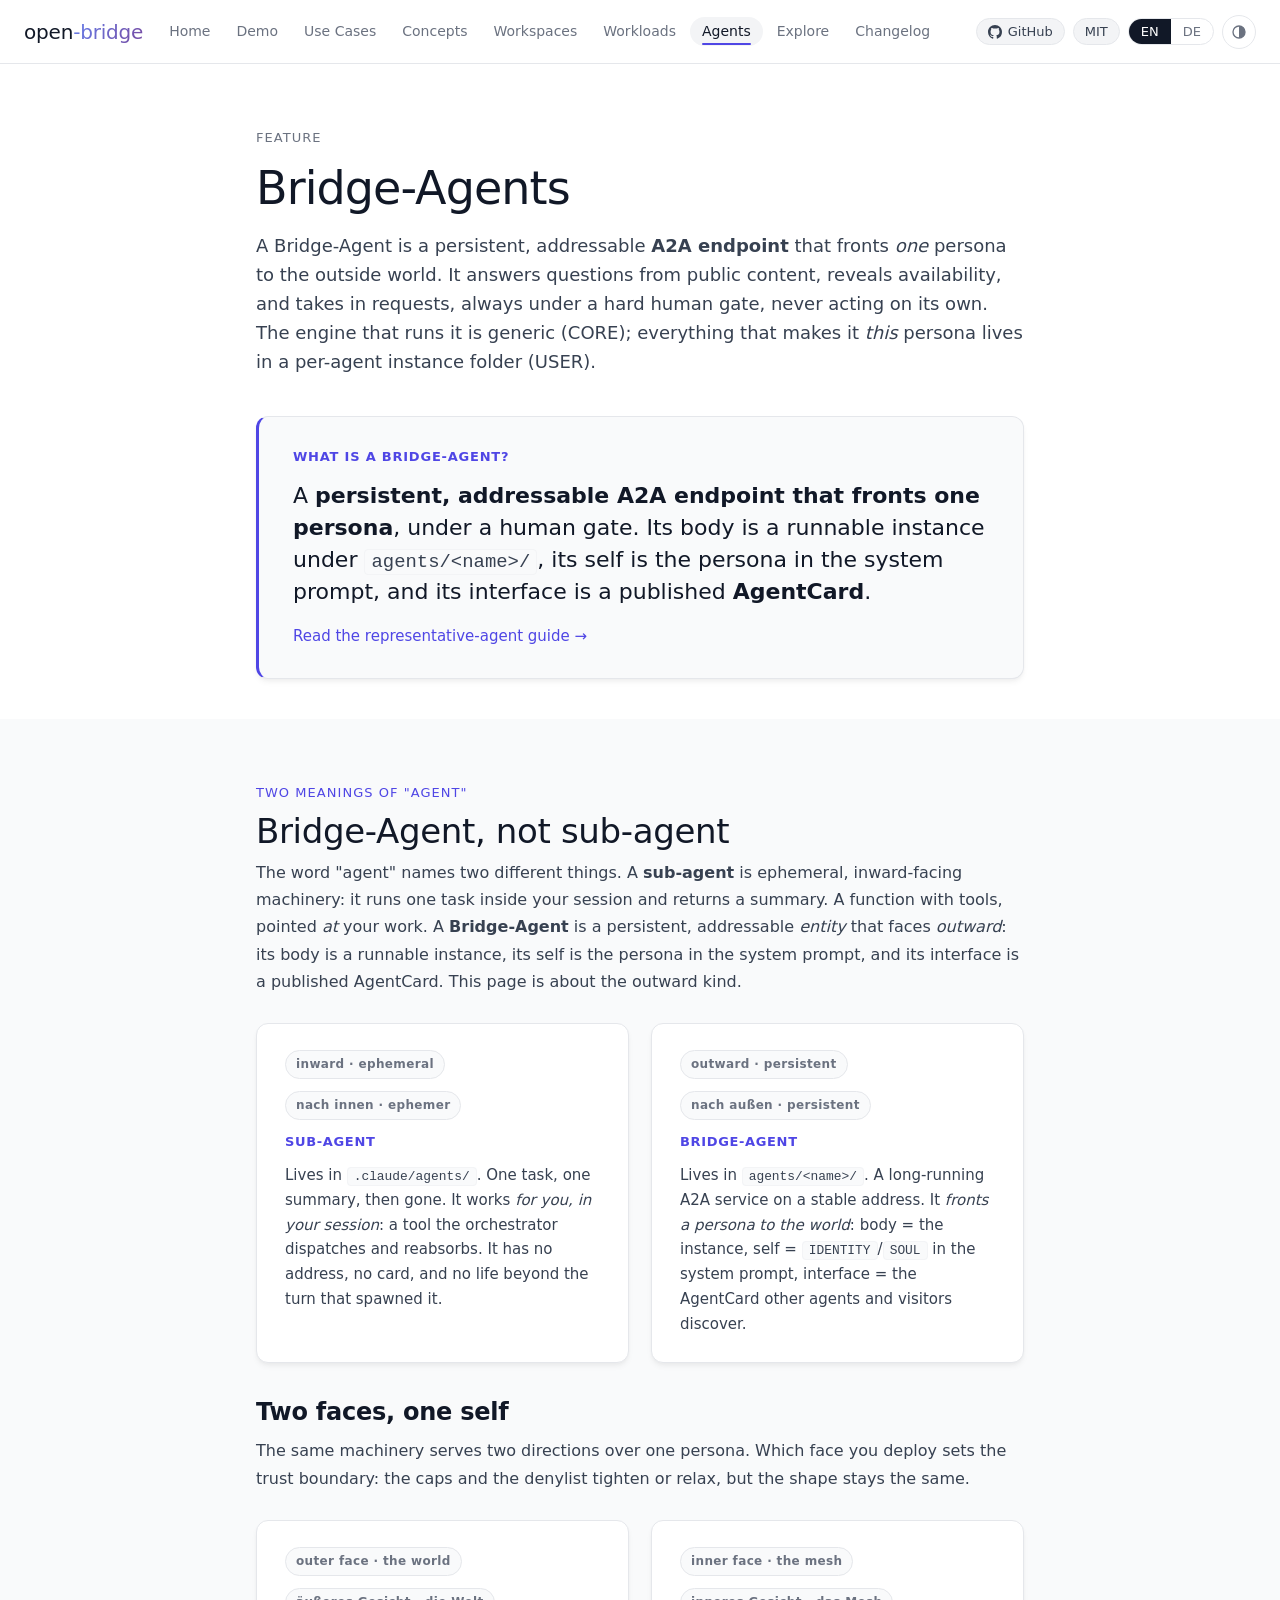
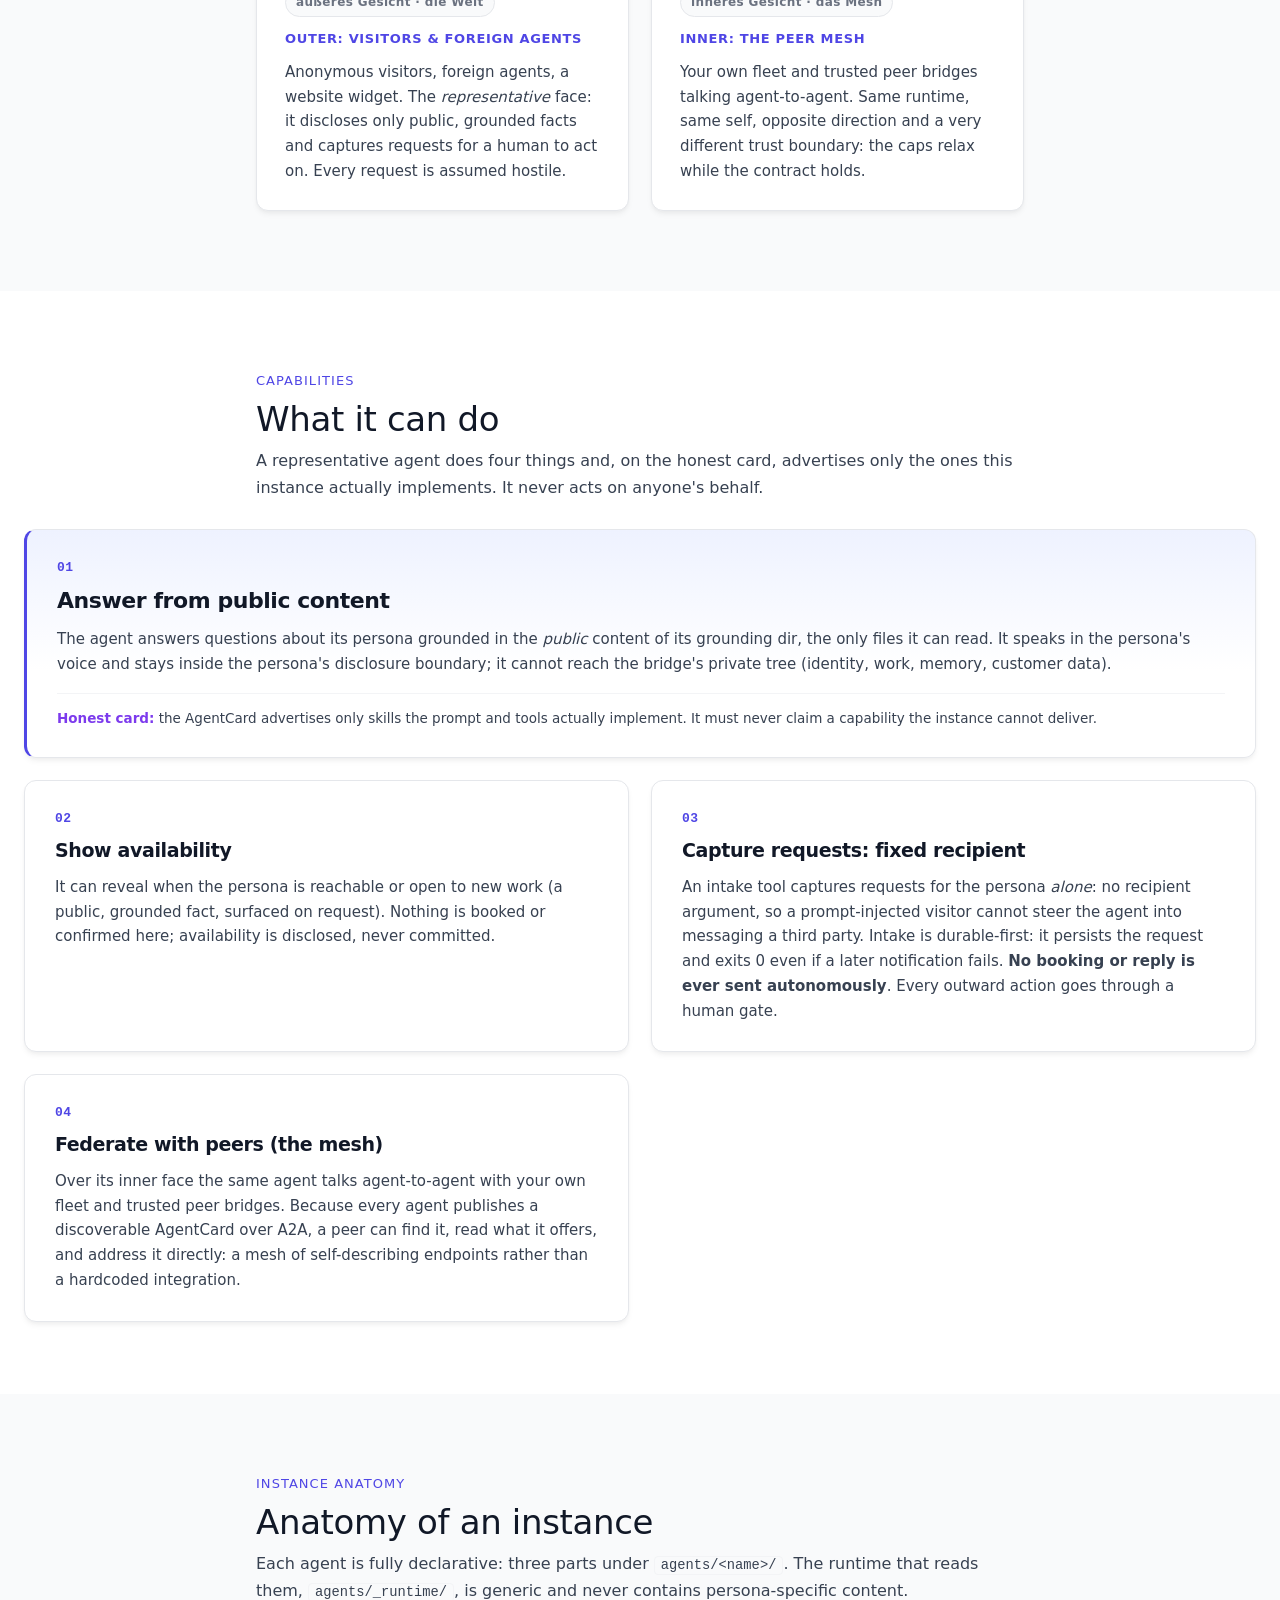
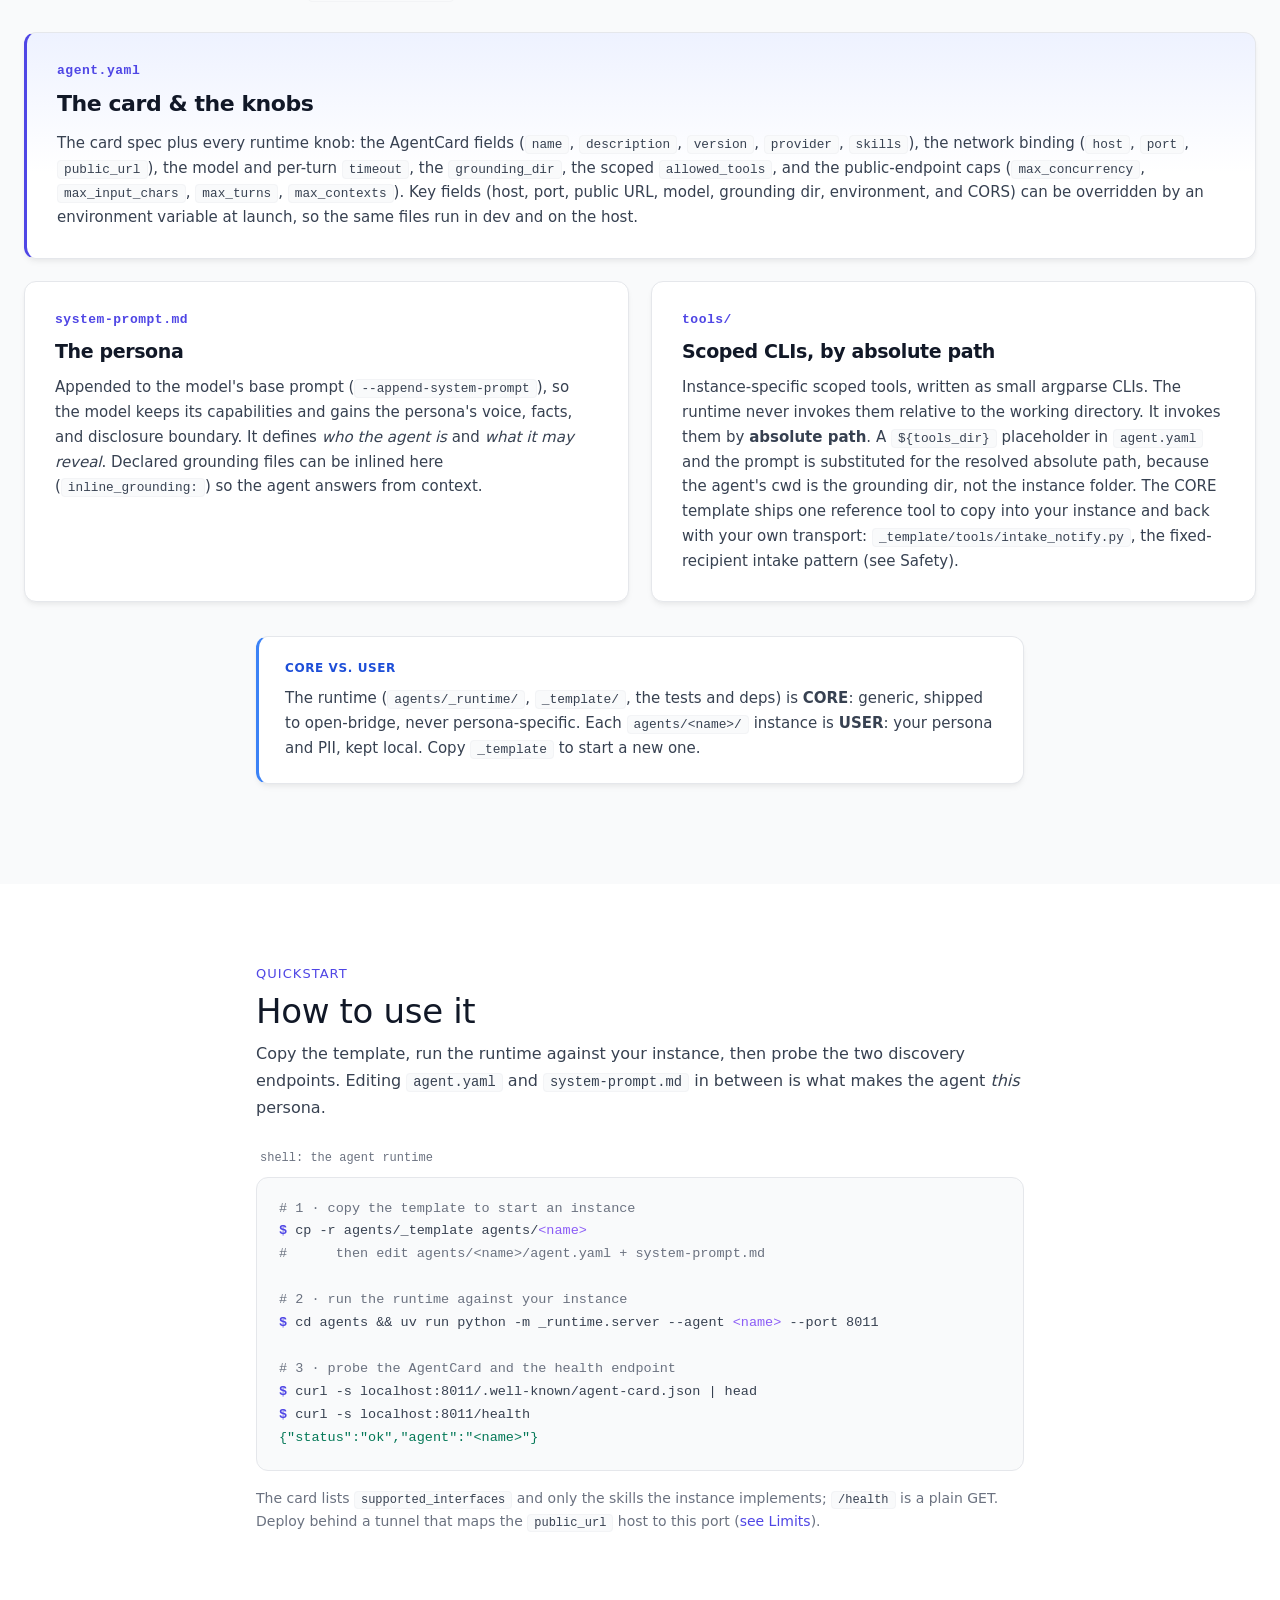
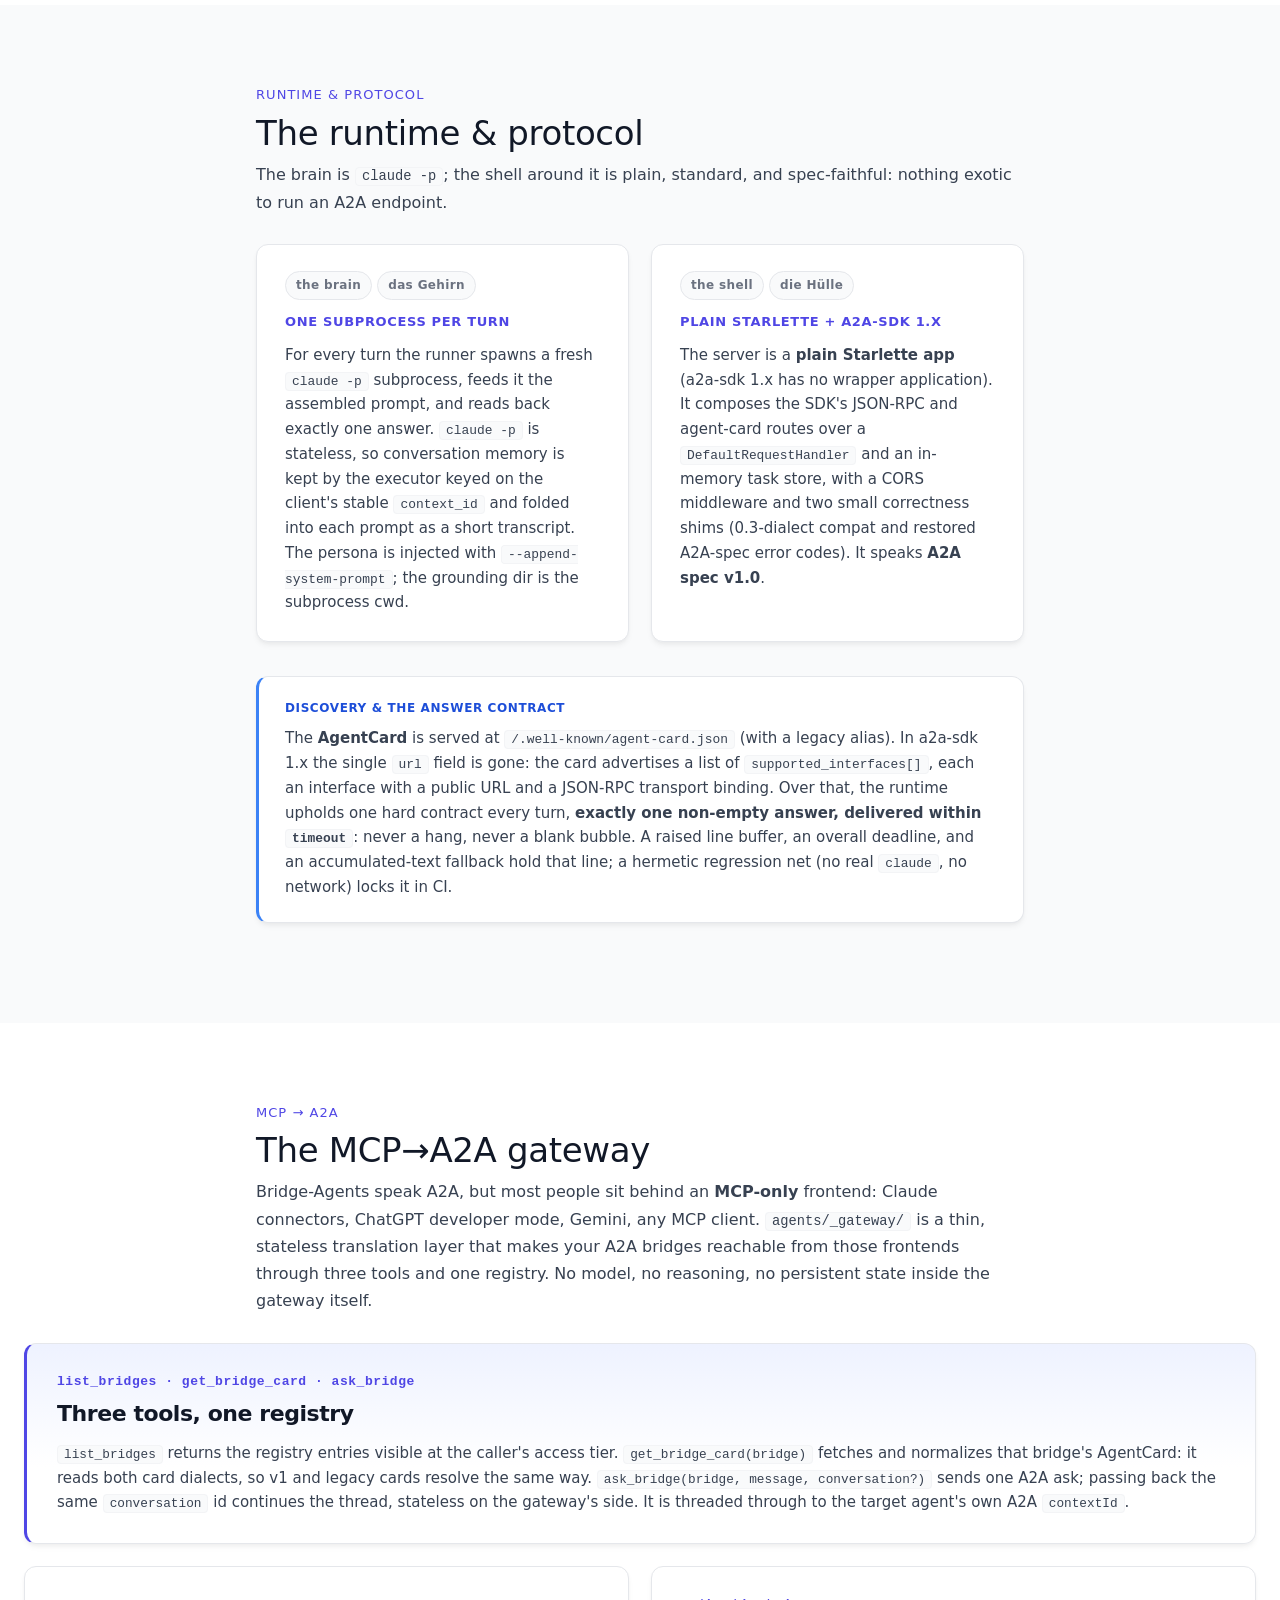
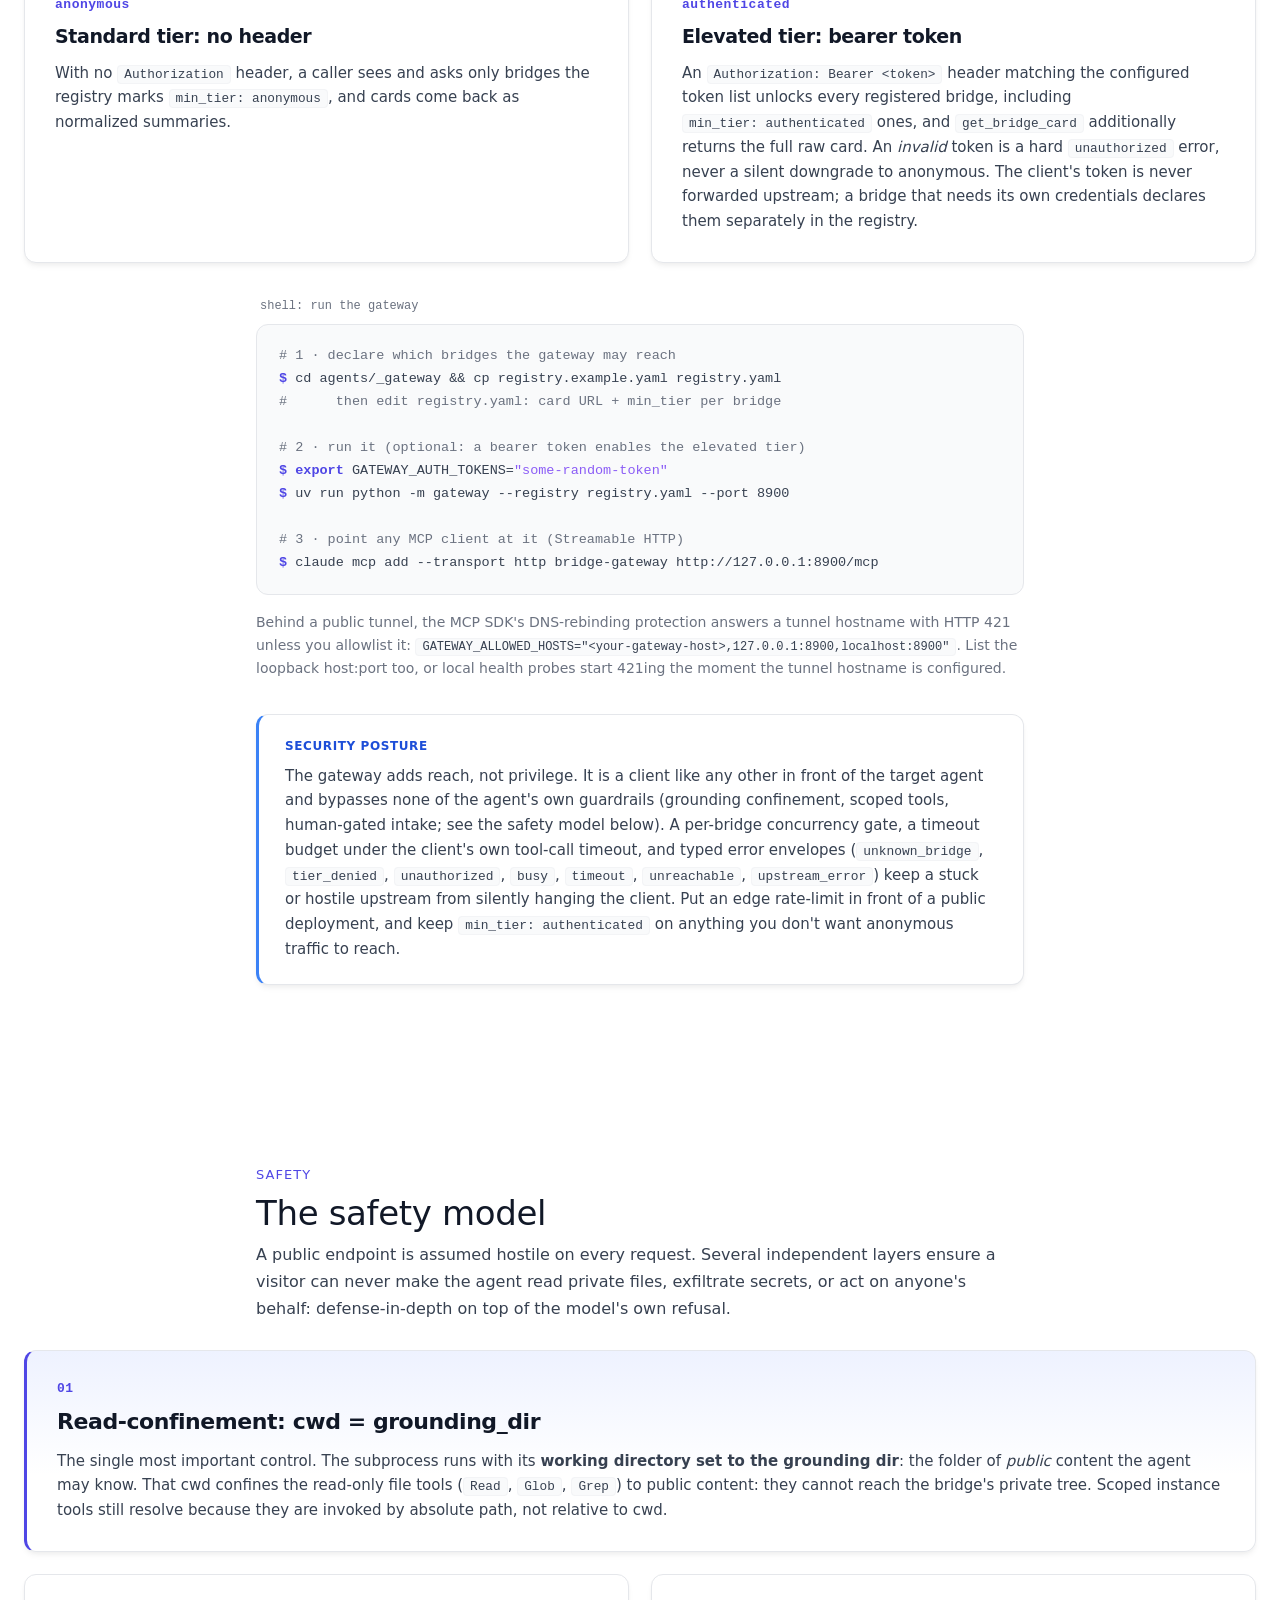
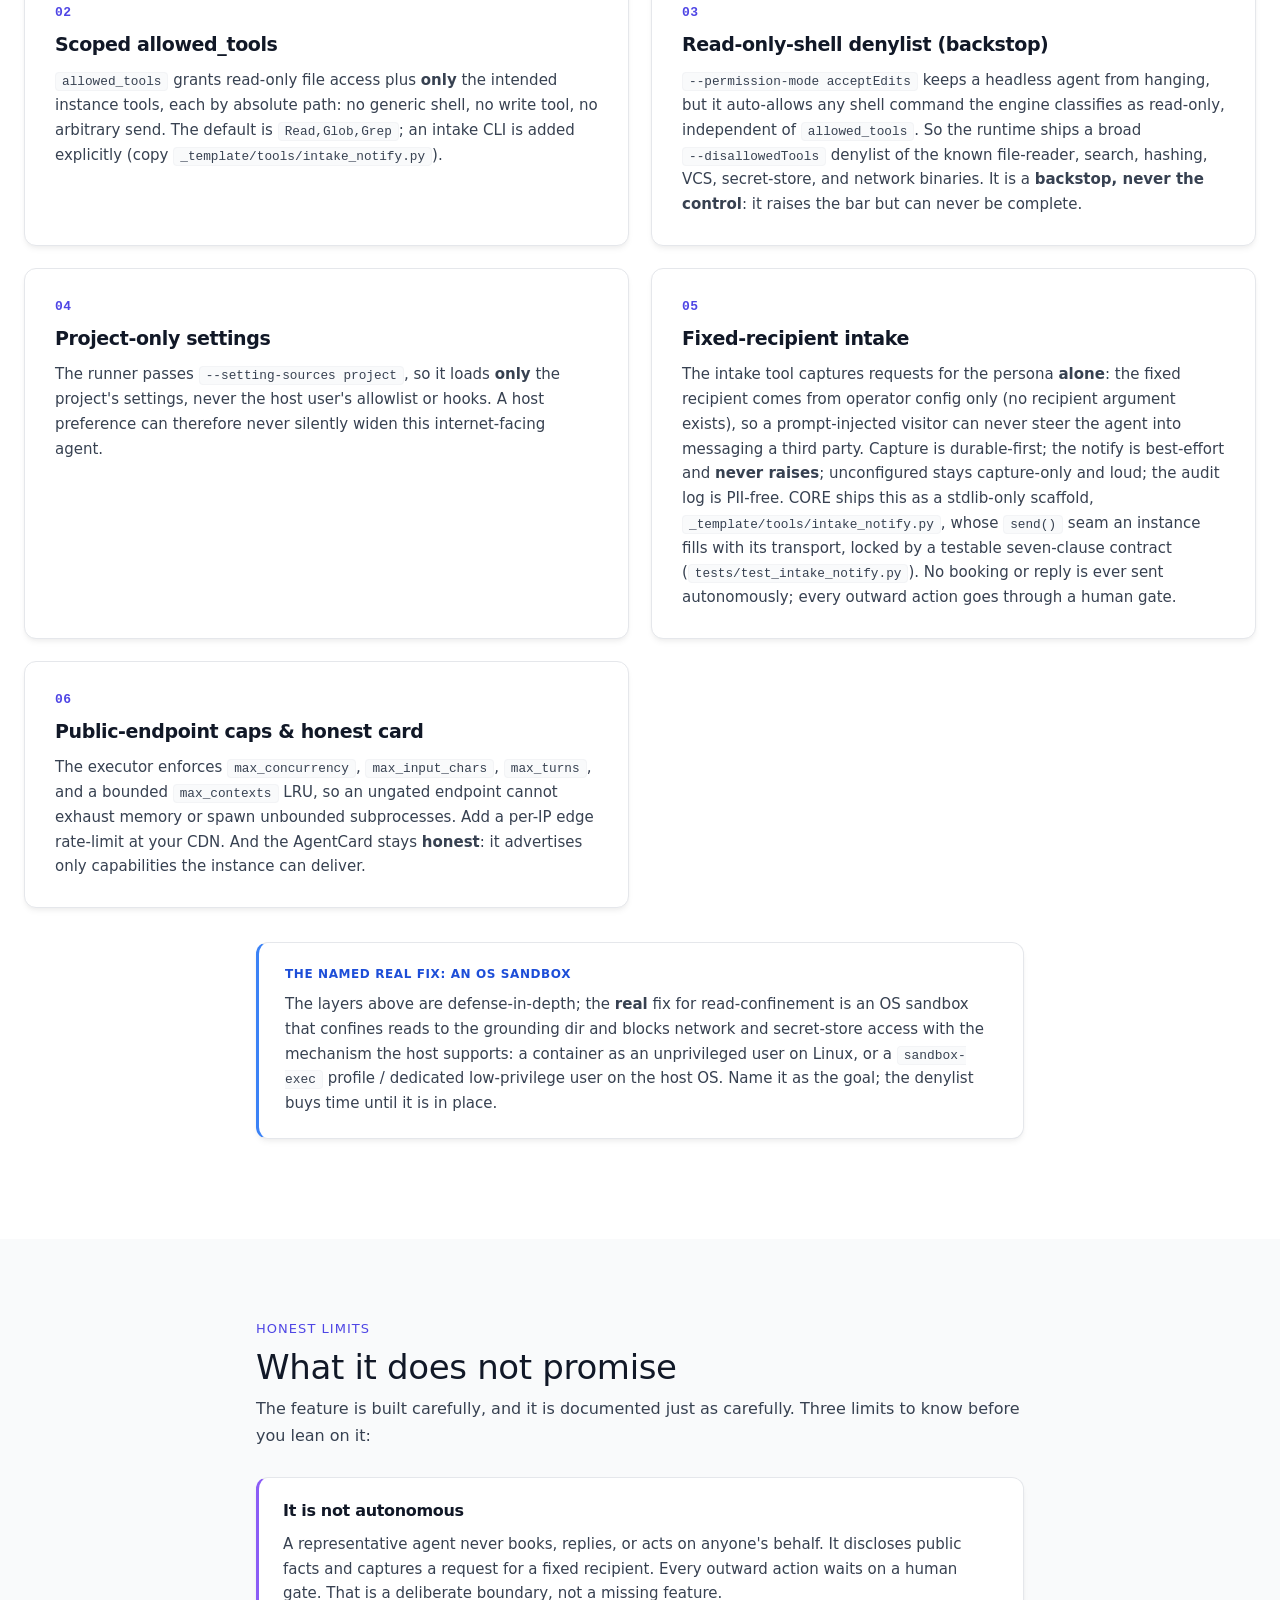
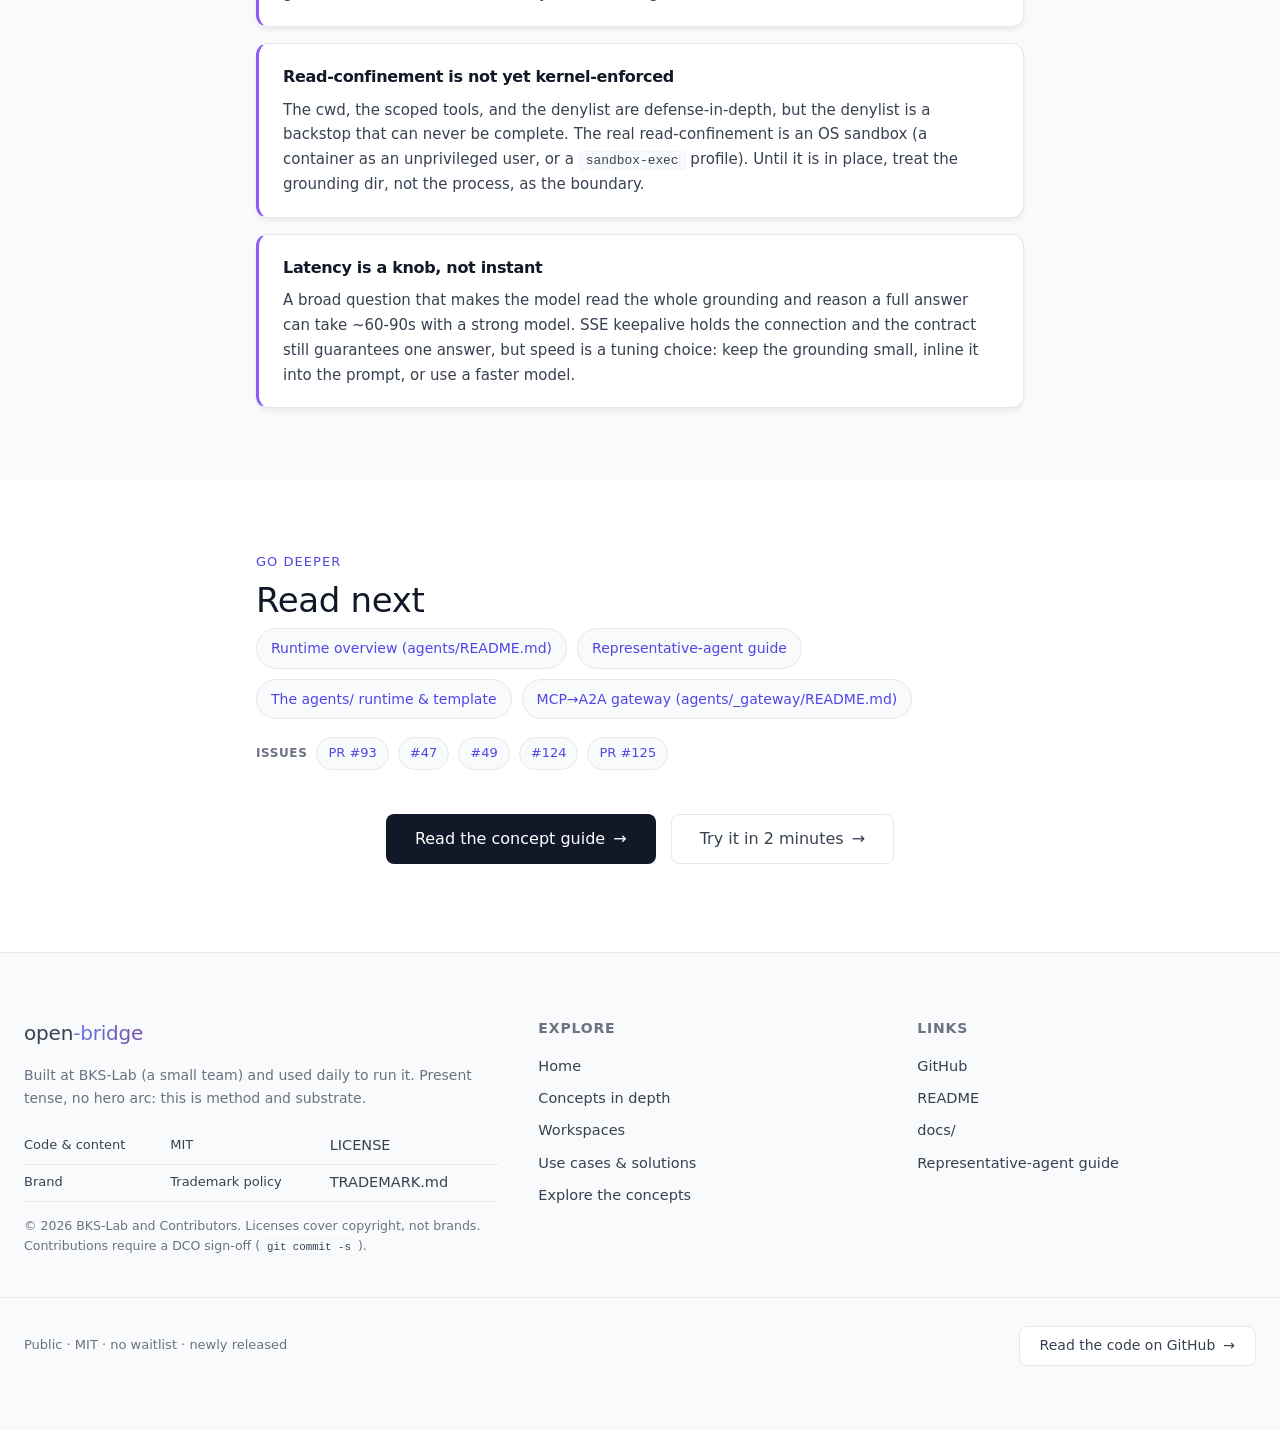
==== commit ae0b3eb6: "fix(site): what the coherence audit found, each reproduced first Five lenses over the nine pages pro" ====
--- a/docs/agents.html
+++ b/docs/agents.html
@@ -783,7 +783,7 @@
       <a href="https://github.com/bks-lab/open-bridge" target="_blank" rel="noopener">GitHub</a>
       <a href="https://github.com/bks-lab/open-bridge/blob/main/README.md" target="_blank" rel="noopener">README</a>
       <a href="https://github.com/bks-lab/open-bridge/tree/main/docs" target="_blank" rel="noopener">docs/</a>
-      <a href="https://github.com/bks-lab/open-bridge/blob/main/docs/workspaces.md" target="_blank" rel="noopener"><span data-lang="en">Workspaces guide</span><span data-lang="de">Workspaces-Guide</span></a>
+      <a href="https://github.com/bks-lab/open-bridge/blob/main/docs/representative-agent.md" target="_blank" rel="noopener"><span data-lang="en">Representative-agent guide</span><span data-lang="de">Representative-Agent-Guide</span></a>
     </div>
   </div>
 
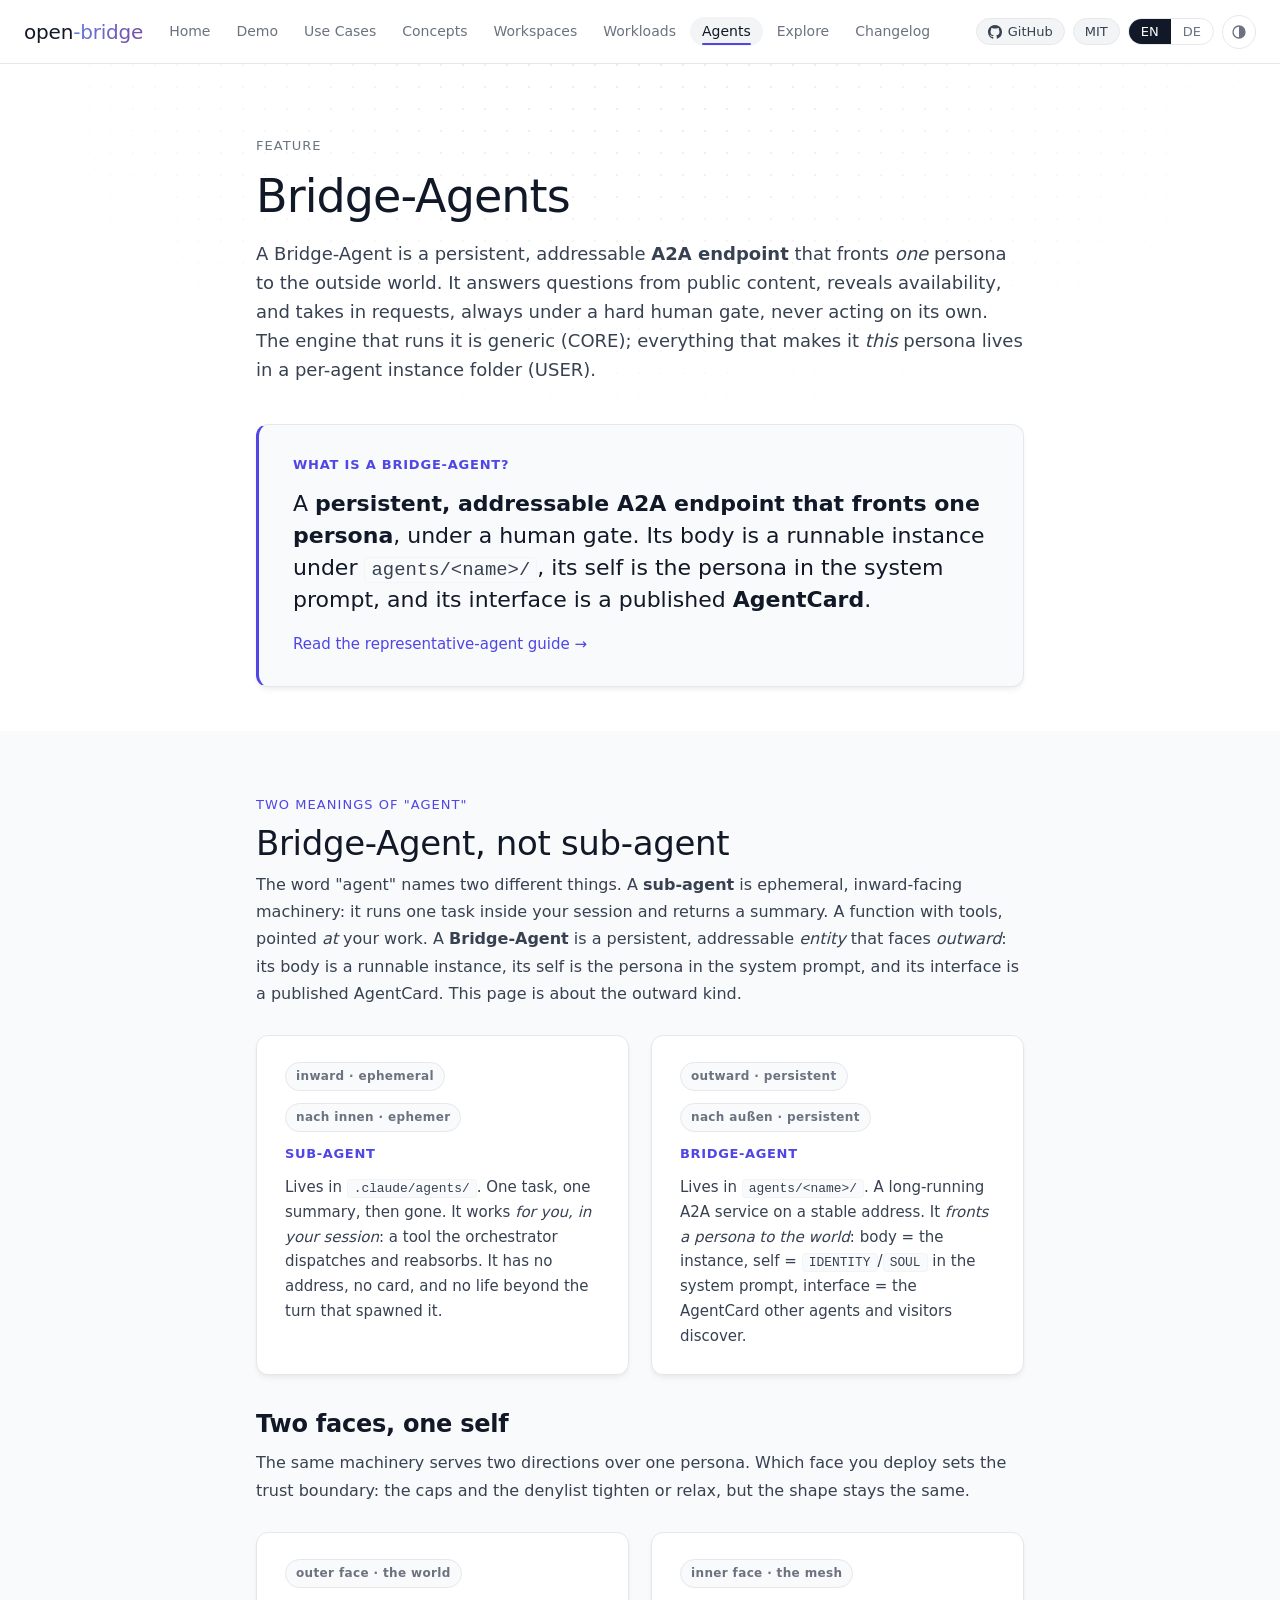
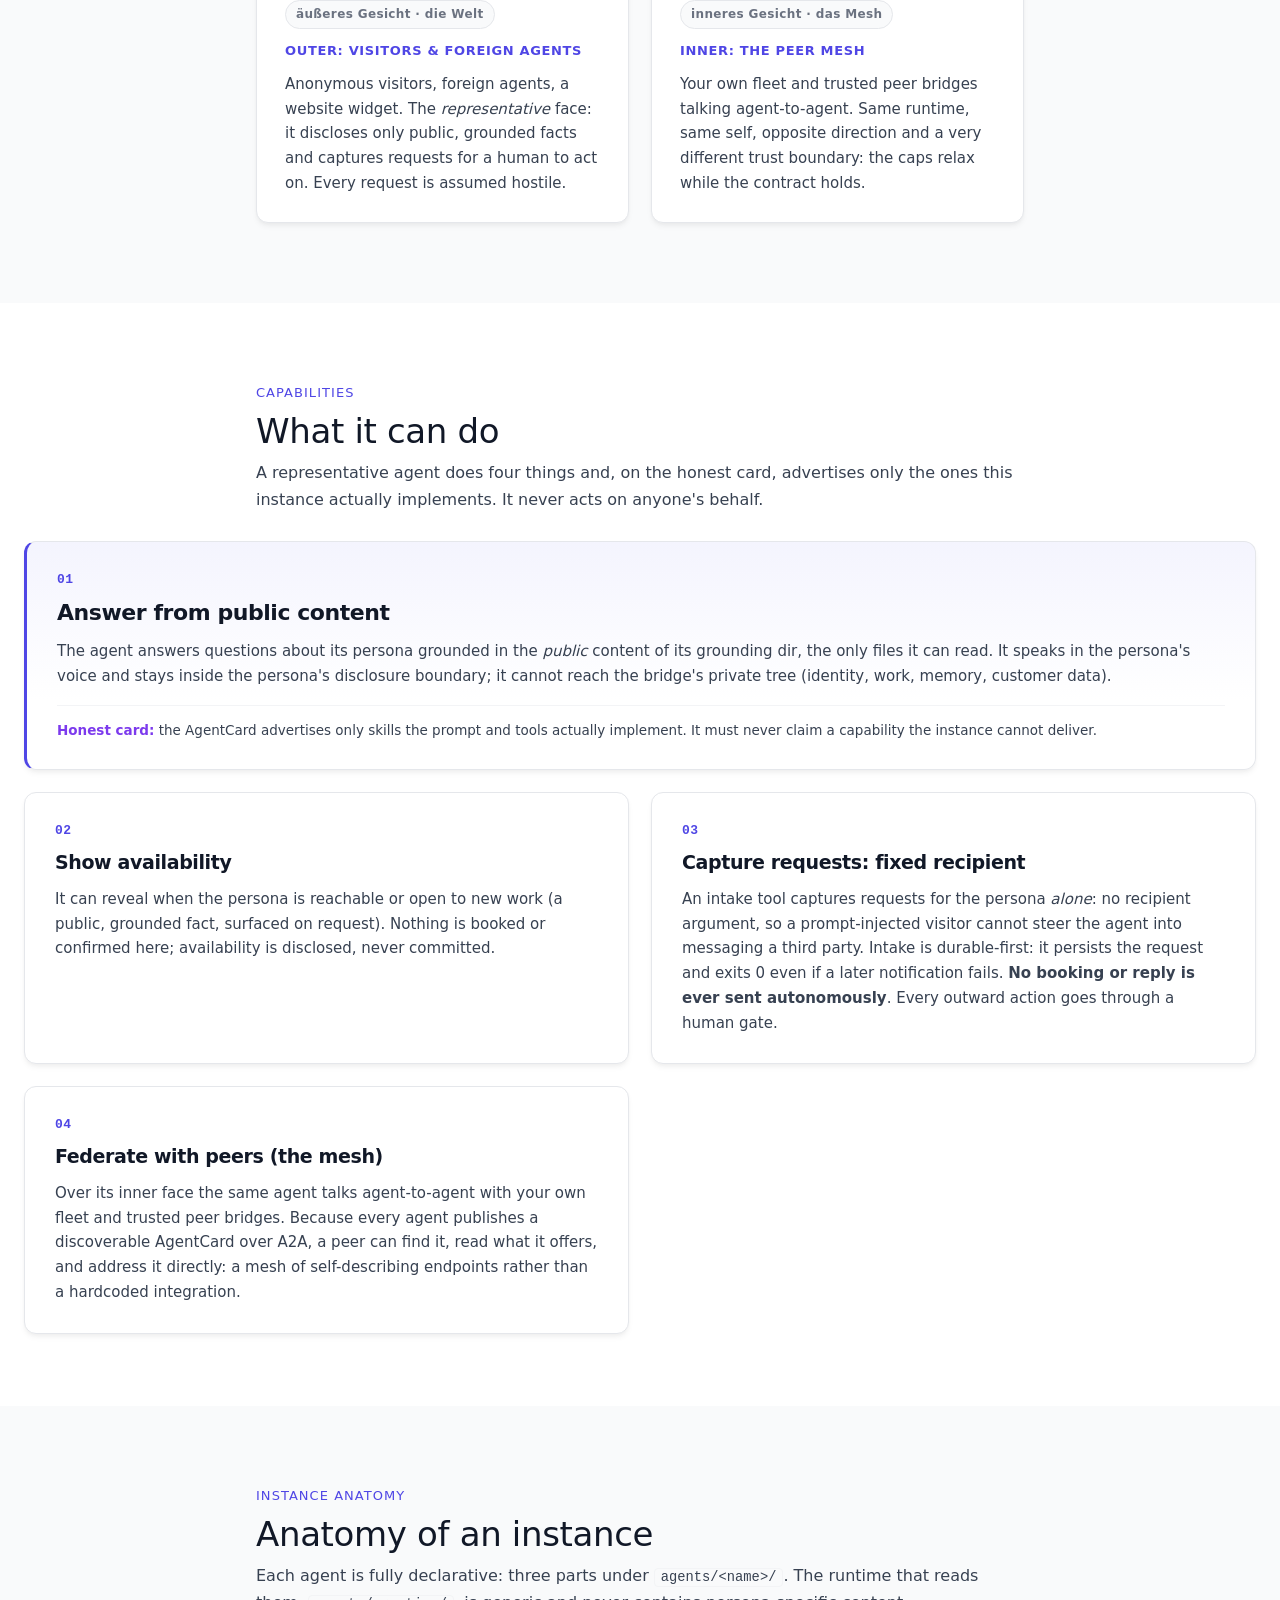
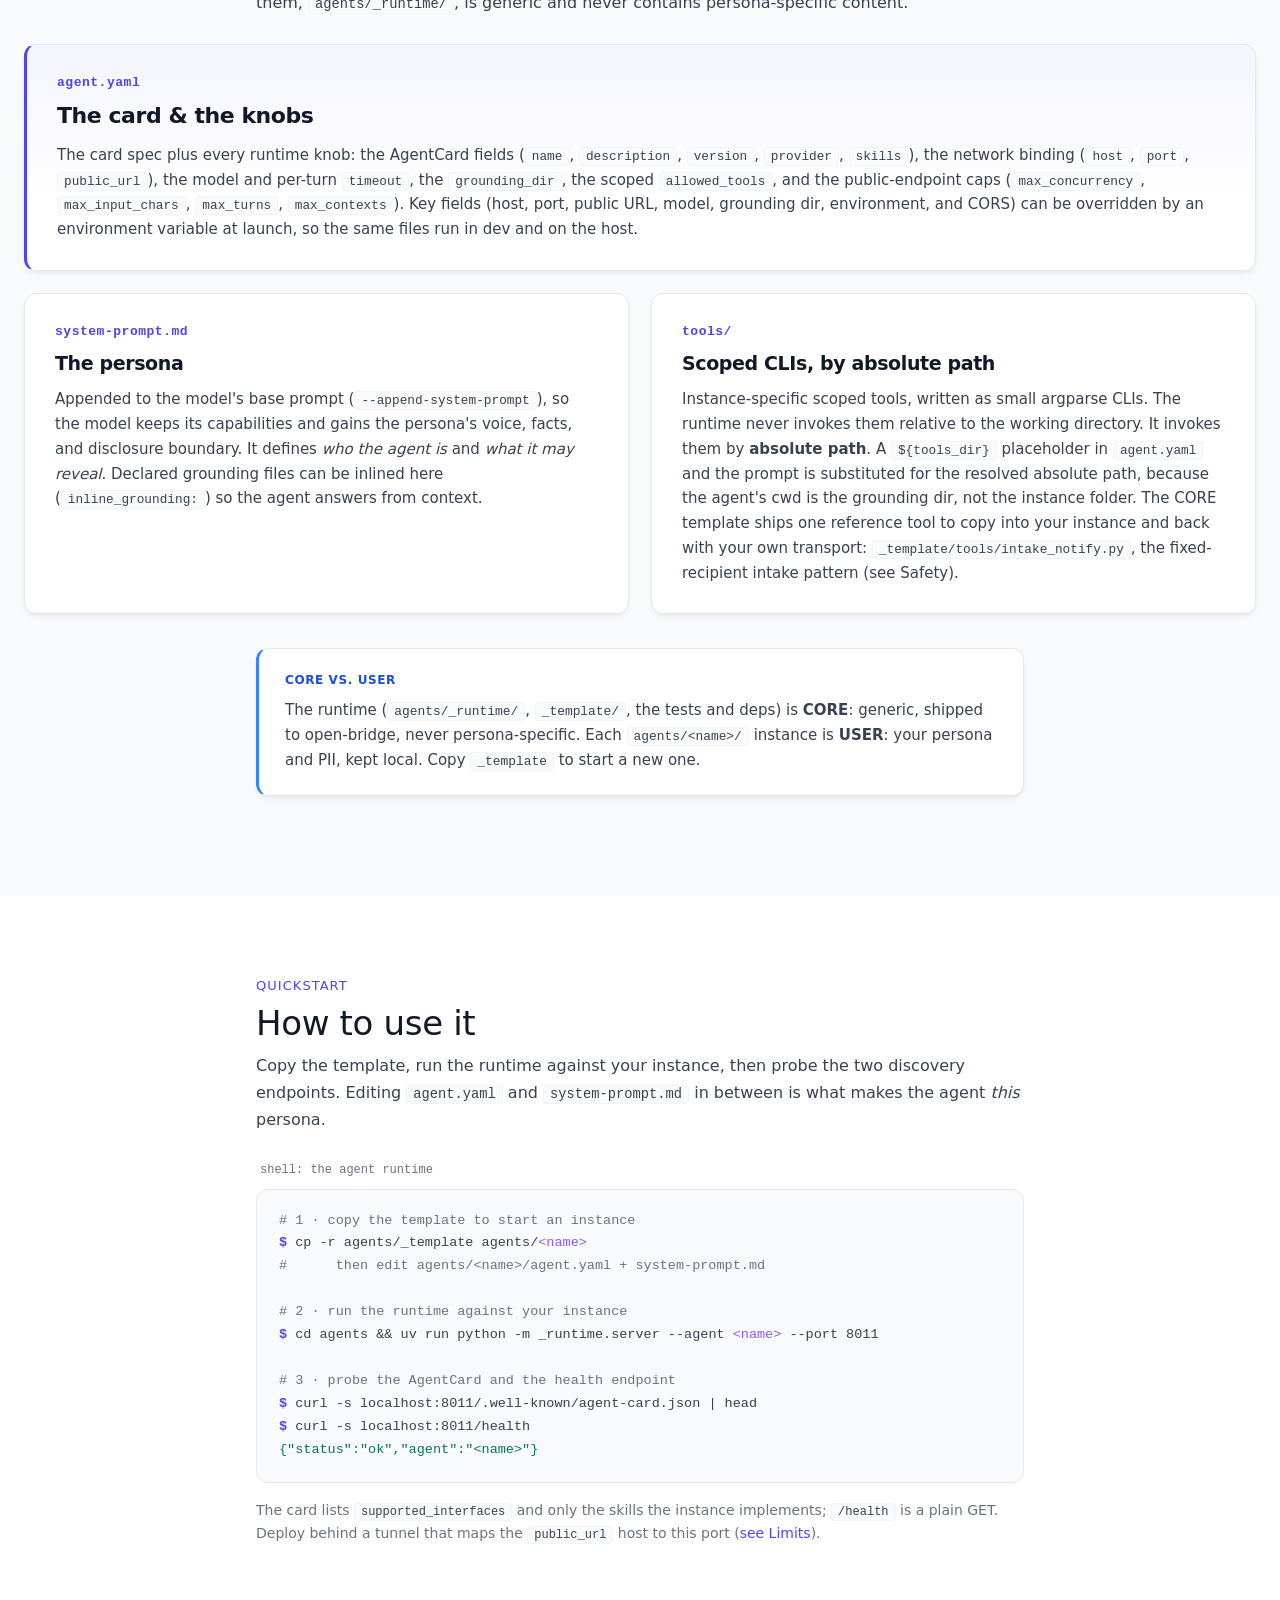
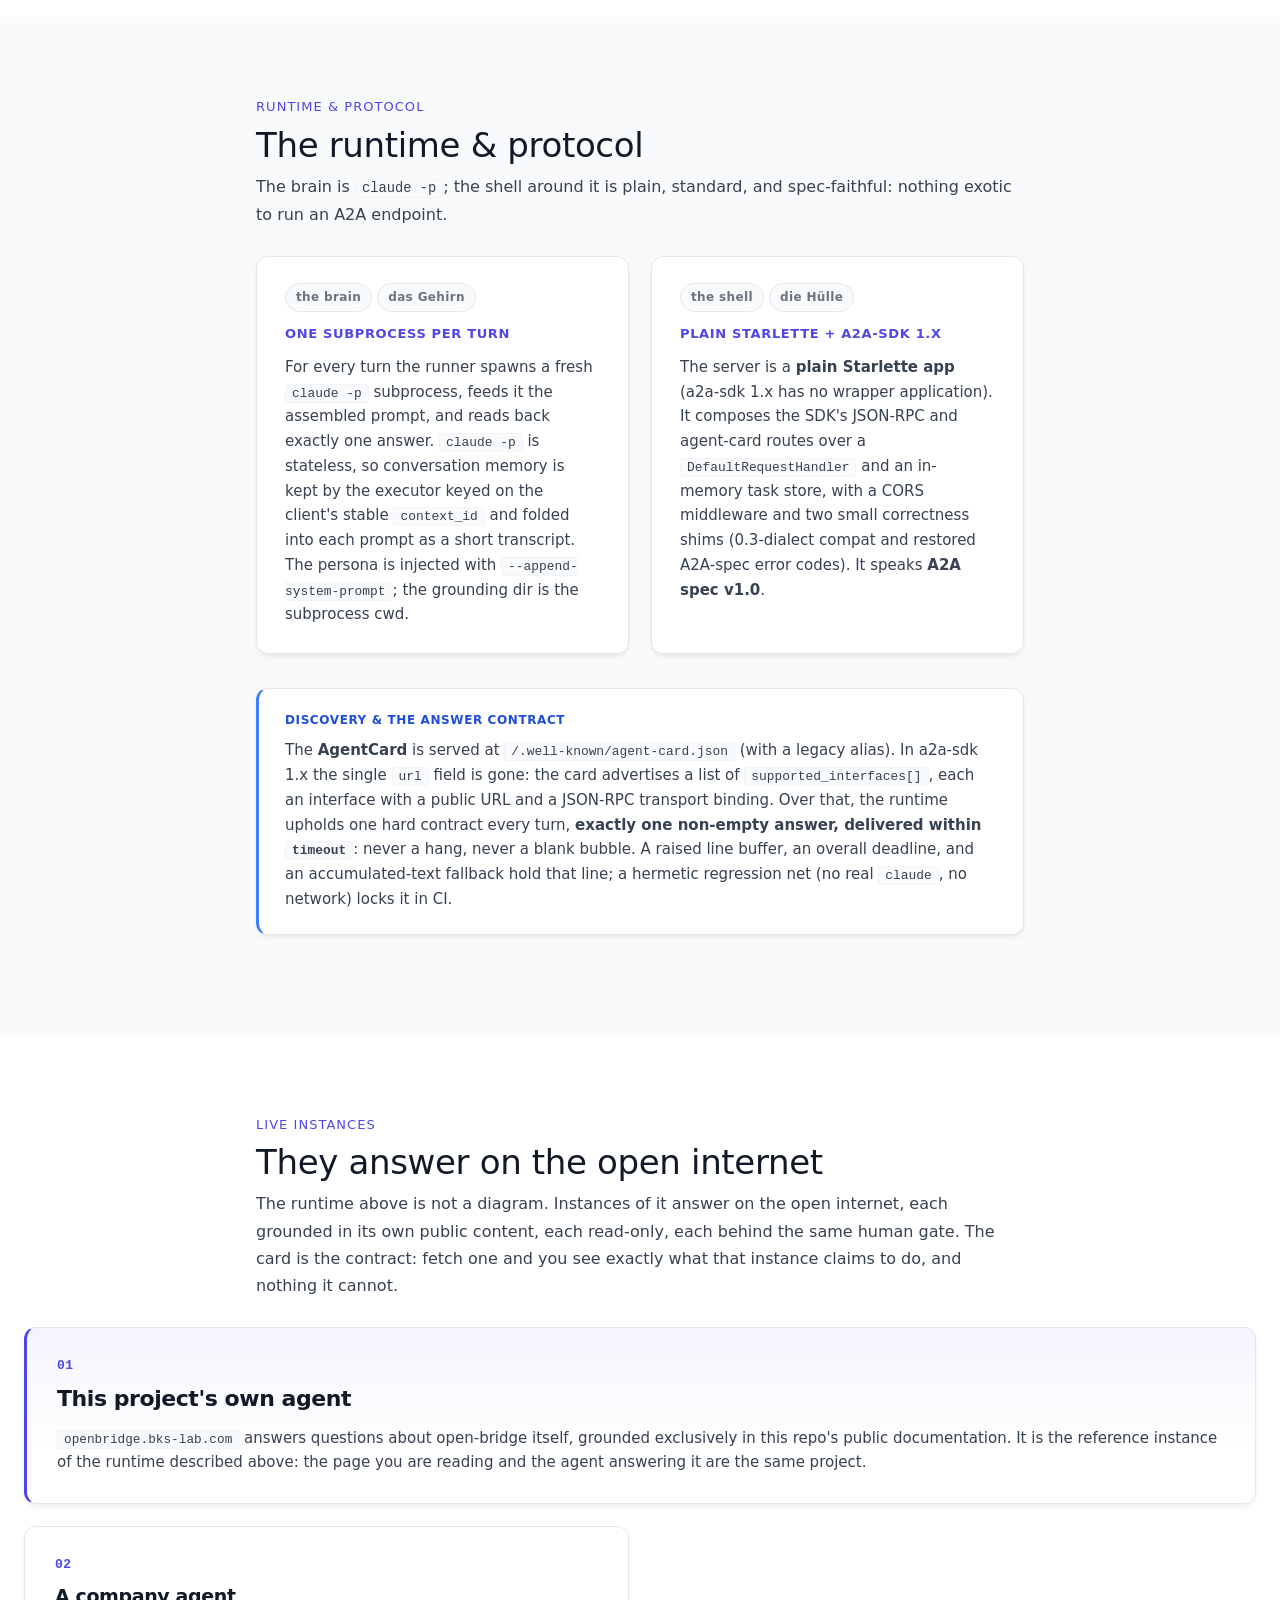
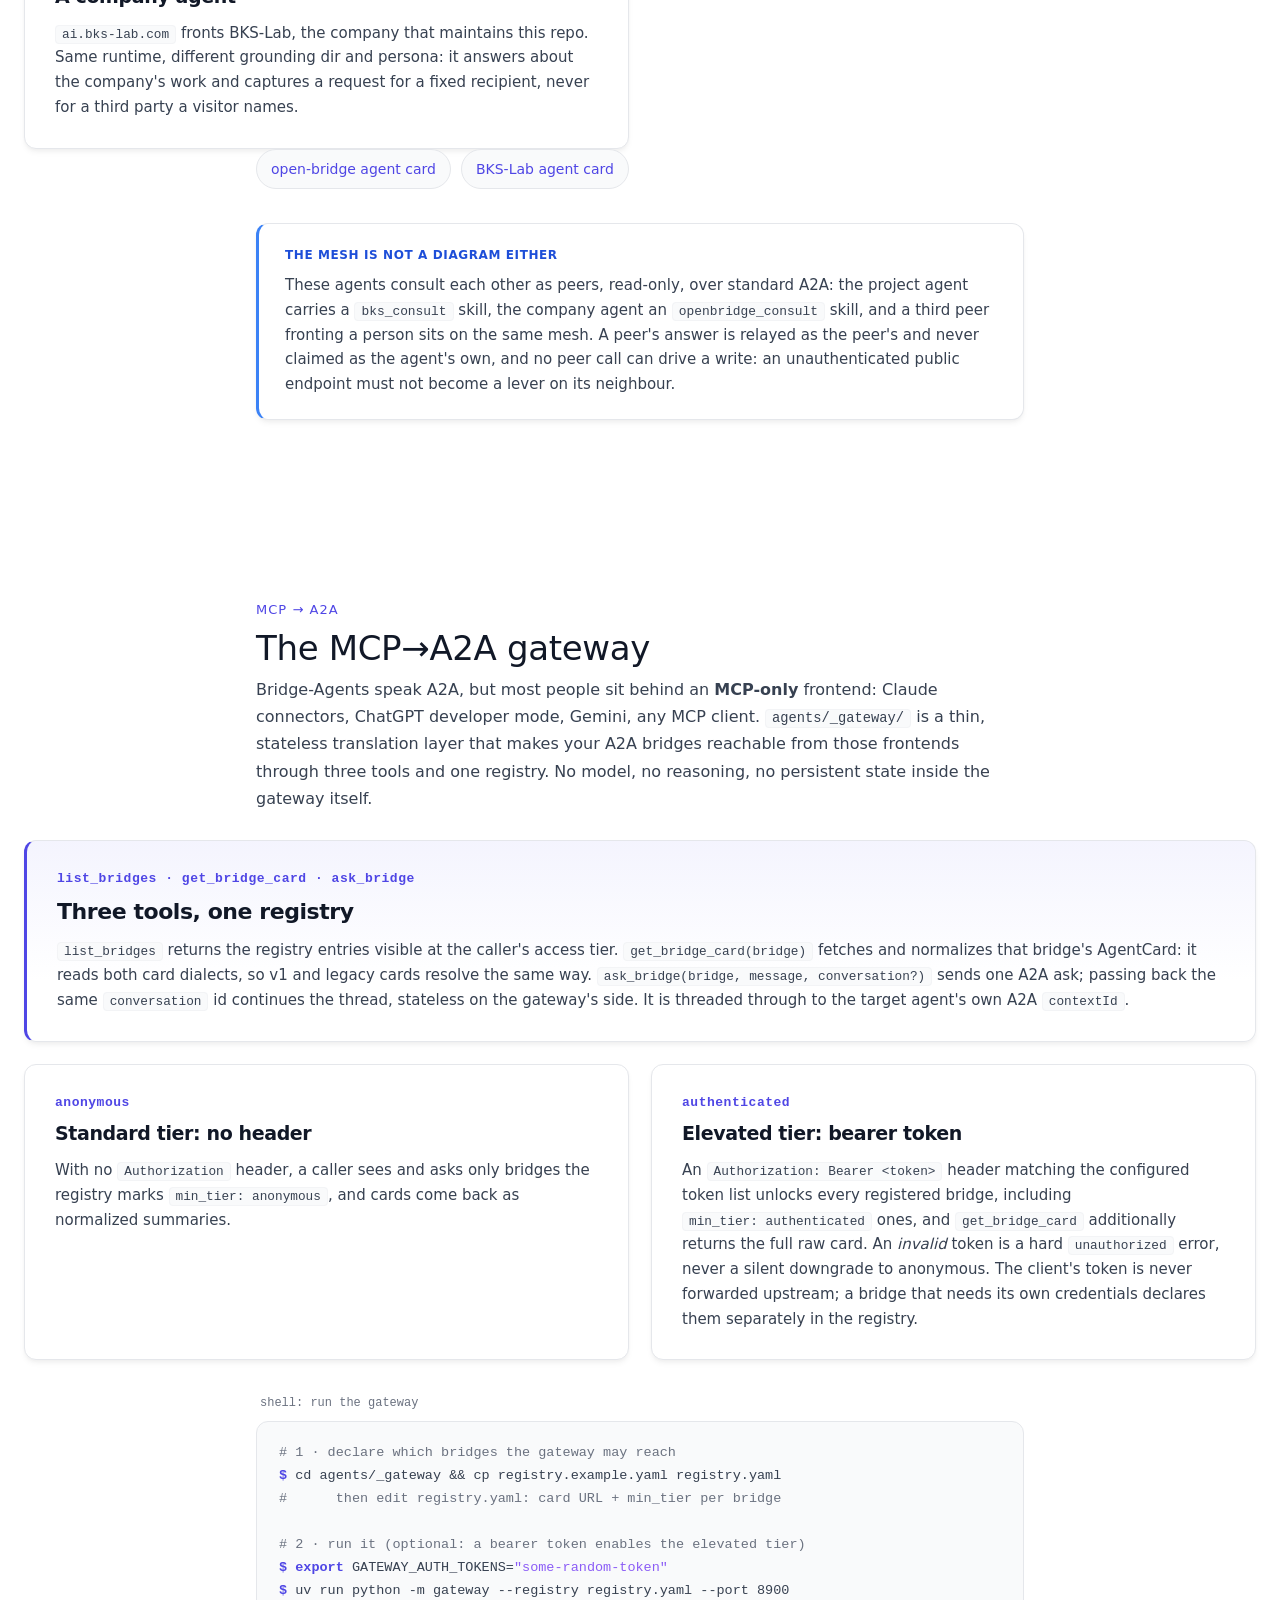
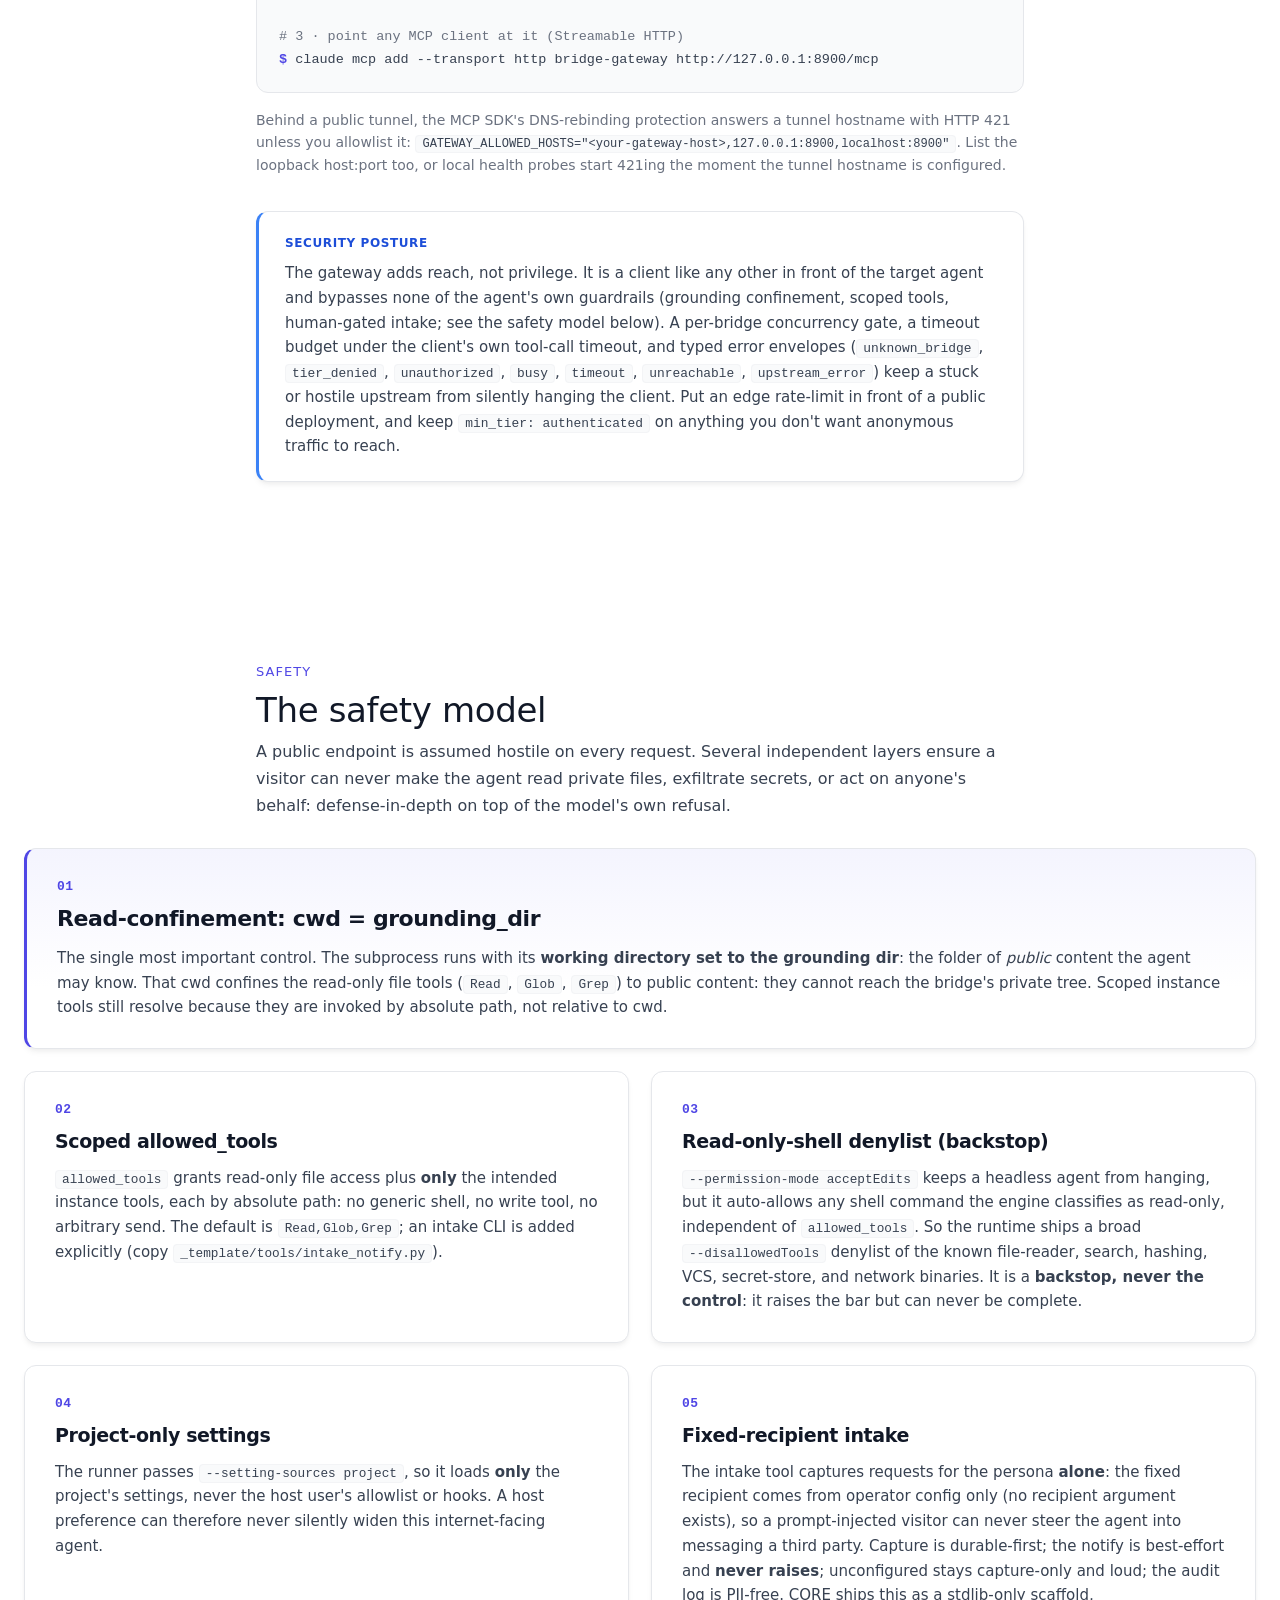
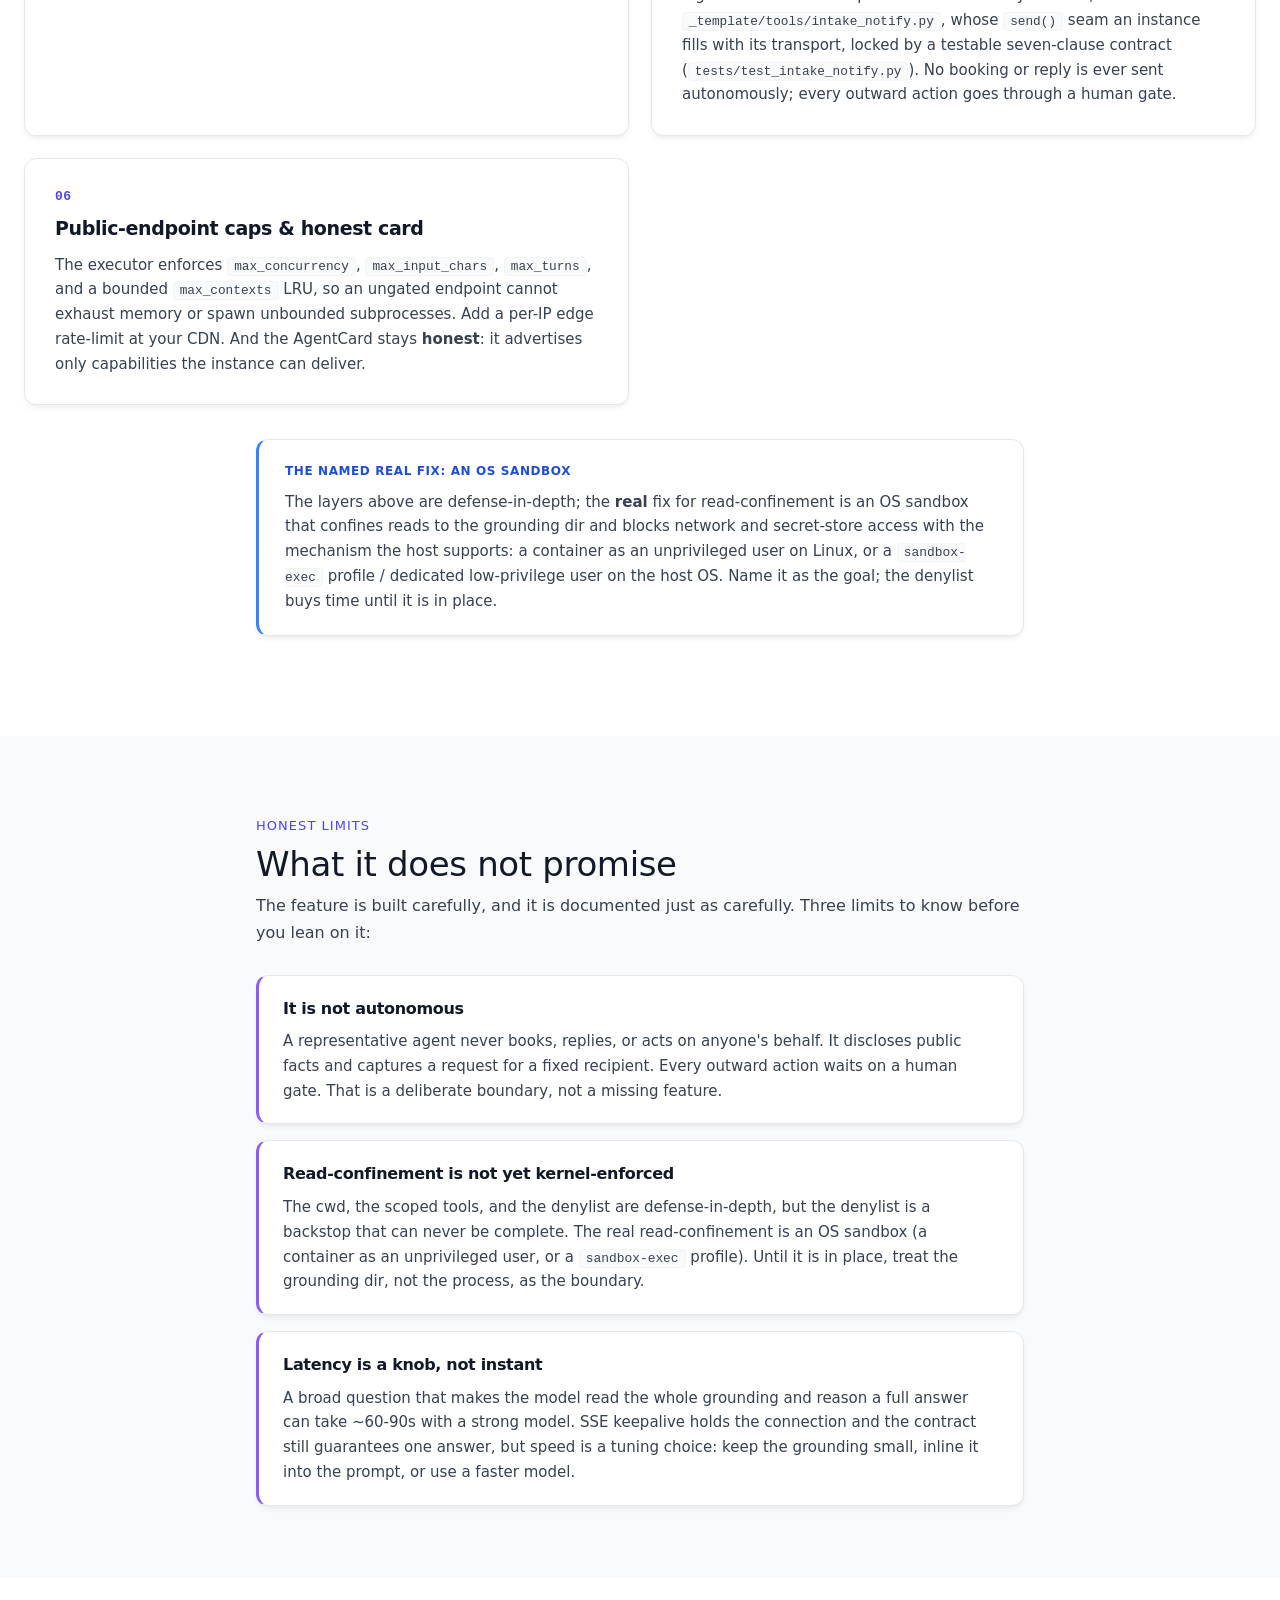
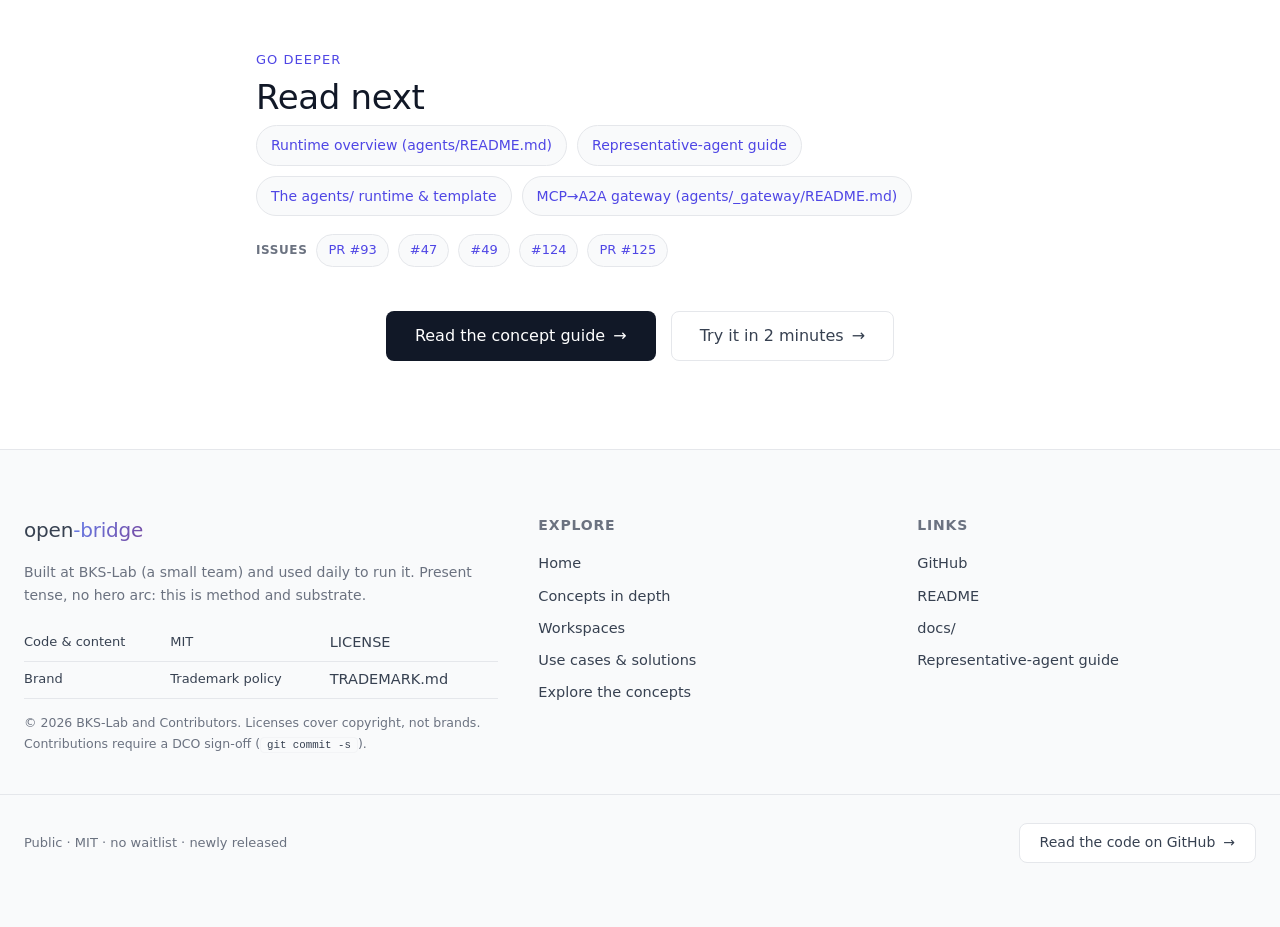
==== commit 3c221830: "docs(site): one shared shell, a centred hero, a header that fits a phone The landing hero is centred" ====
--- a/docs/agents.html
+++ b/docs/agents.html
@@ -52,65 +52,6 @@
 <link rel="alternate icon" href="assets/favicon.ico" sizes="16x16 32x32 48x48">
 <link rel="stylesheet" href="assets/brand.css">
 <noscript><style>.reveal,.reset-line{opacity:1!important;transform:none!important}</style></noscript>
-<style>
-/* ============================================================
-   BKS open-bridge shared shell: single file, fully offline.
-   Colour / type / space tokens lifted from DESIGN.md (Editorial
-   Minimalism). No external fonts, no CDN, no network calls.
-   ============================================================ */
-
-:root{
-  --ink:#111827; --muted:#6B7280;
-  --surface:#FFFFFF; --surface-subtle:#F9FAFB; --surface-muted:#F3F4F6;
-  --on-primary:#FFFFFF; --on-surface:#374151;
-  --line:#E5E7EB; --line-subtle:#F3F4F6;
-  --accent-from:#667EEA; --accent-to:#764BA2;
-  --accent:#6366F1; --accent-secondary:#8B5CF6;
-  --ok:#10B981; --info:#3B82F6;
-  --font-sans:Inter,-apple-system,BlinkMacSystemFont,"Segoe UI",system-ui,Roboto,"Helvetica Neue",Arial,sans-serif;
-  --font-mono:"SF Mono",Monaco,"Cascadia Code","Roboto Mono",Consolas,"Liberation Mono",monospace;
-
-  --accent-text:#4F46E5;
-  --accent-soft:#EEF2FF;
-  --ok-text:#047857;
-  --info-text:#1D4ED8;
-  --attention-text:#7C3AED;
-  --code-bg:#F9FAFB;
-
-  --primary:var(--ink); --secondary:var(--muted);
-  --border:var(--line); --border-subtle:var(--line-subtle);
-  --on-surface-muted:var(--muted);
-  --success:var(--ok); --attention:var(--accent-secondary);
-  --mono:var(--font-mono);
-
-  --shadow-soft:0 4px 6px -1px rgba(0,0,0,.05),0 2px 4px -1px rgba(0,0,0,.03);
-  --shadow-hover:0 20px 25px -5px rgba(0,0,0,.08),0 10px 10px -5px rgba(0,0,0,.04);
-
-  --section-y:96px;
-  --container:80rem; --hero-w:72rem; --prose-w:48rem;
-  --r-sm:4px; --r-md:8px; --r-lg:12px; --r-xl:16px; --r-full:9999px;
-}
-
-/* ---- Header ---- */
-header.nav{
-  position:sticky;top:0;z-index:50;height:auto;min-height:64px;
-  display:flex;align-items:center;
-  background:color-mix(in srgb,var(--surface) 82%,transparent);
-  backdrop-filter:blur(12px);-webkit-backdrop-filter:blur(12px);
-  border-bottom:1px solid var(--border);
-}
-
-/* ---- Footer ---- */
-
-@media (max-width:860px){ .foot-grid>*{min-width:0} }
-@media (prefers-reduced-motion:reduce){
-  .reveal{opacity:1;transform:none}
-}
-@media print{
-  header.nav,.icon-btn,.seg{display:none!important}
-  .reveal{opacity:1!important;transform:none!important}
-}
-</style>
 
 <!-- ============ page-specific styles (agents.html) ============ -->
 <style>
@@ -123,9 +64,6 @@
 }
 .prose p code{white-space:nowrap}
 
-.page-hero{padding-block:64px 40px}
-.page-hero .eyebrow{margin-bottom:14px}
-.page-hero p.lede{margin-top:18px;font-size:18px;font-weight:300;color:var(--on-surface)}
 
 .lead-def{
   margin-top:40px;max-width:var(--prose-w);margin-inline:auto;
@@ -172,7 +110,7 @@
 .use code{font-family:var(--mono);font-size:0.85em;background:var(--code-bg);
   border:1px solid var(--border-subtle);border-radius:var(--r-sm);padding:1px 6px;color:var(--on-surface);white-space:nowrap}
 .use.flagship{grid-column:1 / -1;border-left:3px solid var(--accent-text);
-  background:linear-gradient(180deg,var(--accent-soft),var(--surface) 62%)}
+  background:linear-gradient(180deg,color-mix(in srgb,var(--accent) 7%,var(--surface)),var(--surface) 70%)}
 .use.flagship h3{font-size:22px}
 .use .caveat{
   margin-top:16px;padding-top:14px;border-top:1px solid var(--border-subtle);
@@ -180,6 +118,8 @@
 }
 .use .caveat strong{color:var(--attention-text);font-weight:600}
 @media (max-width:780px){ .uses{grid-template-columns:1fr} .use.flagship{grid-column:auto} }
+.uses>*{min-width:0}
+@media (max-width:560px){ .use{padding:24px 22px} .use code{white-space:normal;overflow-wrap:anywhere} }
 
 /* quickstart terminal (reuses the .code grammar from index.html) */
 .term{max-width:var(--prose-w);margin:0 auto}
@@ -265,7 +205,7 @@
     <div class="nav-chips">
       <a class="chip" href="https://github.com/bks-lab/open-bridge" target="_blank" rel="noopener" aria-label="GitHub repository">
         <svg viewBox="0 0 16 16" width="14" height="14" fill="currentColor" aria-hidden="true"><path d="M8 0C3.58 0 0 3.58 0 8c0 3.54 2.29 6.53 5.47 7.59.4.07.55-.17.55-.38 0-.19-.01-.82-.01-1.49-2.01.37-2.53-.49-2.69-.94-.09-.23-.48-.94-.82-1.13-.28-.15-.68-.52-.01-.53.63-.01 1.08.58 1.23.82.72 1.21 1.87.87 2.33.66.07-.52.28-.87.51-1.07-1.78-.2-3.64-.89-3.64-3.95 0-.87.31-1.59.82-2.15-.08-.2-.36-1.02.08-2.12 0 0 .67-.21 2.2.82.64-.18 1.32-.27 2-.27.68 0 1.36.09 2 .27 1.53-1.04 2.2-.82 2.2-.82.44 1.1.16 1.92.08 2.12.51.56.82 1.27.82 2.15 0 3.07-1.87 3.75-3.65 3.95.29.25.54.73.54 1.48 0 1.07-.01 1.93-.01 2.2 0 .21.15.46.55.38A8.01 8.01 0 0016 8c0-4.42-3.58-8-8-8z"/></svg>
-        GitHub
+        <span class="chip-label">GitHub</span>
       </a>
       <a class="chip" href="index.html#license" aria-label="MIT license">MIT</a>
       <div class="seg" role="group" aria-label="Language / Sprache">
@@ -280,6 +220,7 @@
     </div>
   </div>
 </header>
+<script defer src="assets/site-nav.js"></script>
 
 <!-- ============================ PAGE CONTENT ============================ -->
 <main id="top">
@@ -538,6 +479,51 @@
         <div class="k" data-lang="de">Discovery &amp; der Antwort-Vertrag</div>
         <p data-lang="en">The <strong>AgentCard</strong> is served at <code>/.well-known/agent-card.json</code> (with a legacy alias). In a2a-sdk 1.x the single <code>url</code> field is gone: the card advertises a list of <code>supported_interfaces[]</code>, each an interface with a public URL and a JSON-RPC transport binding. Over that, the runtime upholds one hard contract every turn, <strong>exactly one non-empty answer, delivered within <code>timeout</code></strong>: never a hang, never a blank bubble. A raised line buffer, an overall deadline, and an accumulated-text fallback hold that line; a hermetic regression net (no real <code>claude</code>, no network) locks it in CI.</p>
         <p data-lang="de">Die <strong>AgentCard</strong> wird unter <code>/.well-known/agent-card.json</code> ausgeliefert (mit Legacy-Alias). In a2a-sdk 1.x ist das einzelne <code>url</code>-Feld weg: die Card wirbt mit einer Liste <code>supported_interfaces[]</code>, jede ein Interface mit öffentlicher URL und JSON-RPC-Transport-Bindung. Darüber hält die Runtime jede Turn einen harten Vertrag ein, <strong>genau eine nicht-leere Antwort, geliefert innerhalb von <code>timeout</code></strong>: nie ein Hänger, nie eine leere Blase. Ein erhöhter Zeilenpuffer, eine Gesamt-Deadline und ein Fallback auf den akkumulierten Text halten die Linie; ein hermetisches Regressionsnetz (kein echtes <code>claude</code>, kein Netz) sichert sie in CI.</p>
+      </div>
+    </div>
+  </section>
+
+  <!-- ---- live instances ---- -->
+  <section style="padding-block:72px">
+    <div class="container">
+      <div class="grp reveal">
+        <p class="eyebrow" data-lang="en">Live instances</p>
+        <p class="eyebrow" data-lang="de">Live-Instanzen</p>
+        <h2 class="h2" data-lang="en">They answer on the open internet</h2>
+        <h2 class="h2" data-lang="de">Sie antworten im offenen Netz</h2>
+      </div>
+      <div class="block reveal">
+        <p data-lang="en">The runtime above is not a diagram. Instances of it answer on the open internet, each grounded in its own public content, each read-only, each behind the same human gate. The card is the contract: fetch one and you see exactly what that instance claims to do, and nothing it cannot.</p>
+        <p data-lang="de">Die Runtime oben ist kein Schaubild. Instanzen davon antworten im offenen Netz, jede in ihrem eigenen öffentlichen Inhalt verankert, jede nur lesend, jede hinter demselben menschlichen Gate. Die Card ist der Vertrag: hol eine, und du siehst genau, was diese Instanz zu können behauptet, und nichts, was sie nicht kann.</p>
+      </div>
+      <div class="uses reveal">
+
+        <div class="use flagship">
+          <div class="n">01</div>
+          <h3 data-lang="en">This project's own agent</h3>
+          <h3 data-lang="de">Der Agent dieses Projekts</h3>
+          <p data-lang="en"><code>openbridge.bks-lab.com</code> answers questions about open-bridge itself, grounded exclusively in this repo's public documentation. It is the reference instance of the runtime described above: the page you are reading and the agent answering it are the same project.</p>
+          <p data-lang="de"><code>openbridge.bks-lab.com</code> beantwortet Fragen zu open-bridge selbst, ausschließlich belegt aus der öffentlichen Dokumentation dieses Repos. Es ist die Referenz-Instanz der oben beschriebenen Runtime: die Seite, die du liest, und der Agent, der antwortet, sind dasselbe Projekt.</p>
+        </div>
+
+        <div class="use">
+          <div class="n">02</div>
+          <h3 data-lang="en">A company agent</h3>
+          <h3 data-lang="de">Ein Firmen-Agent</h3>
+          <p data-lang="en"><code>ai.bks-lab.com</code> fronts BKS-Lab, the company that maintains this repo. Same runtime, different grounding dir and persona: it answers about the company's work and captures a request for a fixed recipient, never for a third party a visitor names.</p>
+          <p data-lang="de"><code>ai.bks-lab.com</code> vertritt BKS-Lab, die Firma, die dieses Repo pflegt. Gleiche Runtime, anderes Grounding-Verzeichnis, andere Persona: er antwortet zur Arbeit der Firma und nimmt eine Anfrage für einen festen Empfänger auf, nie für eine dritte Partei, die ein Besucher nennt.</p>
+        </div>
+
+      </div>
+      <div class="pointers reveal">
+        <a href="https://openbridge.bks-lab.com/.well-known/agent-card.json" target="_blank" rel="noopener"><span data-lang="en">open-bridge agent card</span><span data-lang="de">open-bridge Agent-Card</span></a>
+        <a href="https://ai.bks-lab.com/.well-known/agent-card.json" target="_blank" rel="noopener"><span data-lang="en">BKS-Lab agent card</span><span data-lang="de">BKS-Lab Agent-Card</span></a>
+      </div>
+      <div class="note reveal" style="margin-top:34px">
+        <div class="k" data-lang="en">The mesh is not a diagram either</div>
+        <div class="k" data-lang="de">Auch das Mesh ist kein Schaubild</div>
+        <p data-lang="en">These agents consult each other as peers, read-only, over standard A2A: the project agent carries a <code>bks_consult</code> skill, the company agent an <code>openbridge_consult</code> skill, and a third peer fronting a person sits on the same mesh. A peer's answer is relayed as the peer's and never claimed as the agent's own, and no peer call can drive a write: an unauthenticated public endpoint must not become a lever on its neighbour.</p>
+        <p data-lang="de">Diese Agenten befragen sich gegenseitig als Peers, nur lesend, über Standard-A2A: der Projekt-Agent trägt eine <code>bks_consult</code>-Fähigkeit, der Firmen-Agent eine <code>openbridge_consult</code>-Fähigkeit, und ein dritter Peer, der eine Person vertritt, hängt am selben Mesh. Die Antwort eines Peers wird als dessen Antwort weitergereicht und nie als eigene ausgegeben, und kein Peer-Aufruf kann einen Schreibvorgang auslösen: ein unauthentifizierter öffentlicher Endpunkt darf kein Hebel auf seinen Nachbarn werden.</p>
       </div>
     </div>
   </section>
--- a/docs/assets/brand.css
+++ b/docs/assets/brand.css
@@ -21,16 +21,53 @@
    the dissenting page keeps its own copy inline, where it wins. That is
    intended, not drift.
 
-   NOT IN HERE
-   The :root light-token block, which still differs between pages, and
-   demo.html, which is built on a different shell (its own tokens, .wrap
-   instead of .container) and shares almost nothing with these rules. Both are
-   deliberate — see the commit message.
+   WHAT MOVED IN LATER
+   The :root light tokens (every page had come to carry the same block), the
+   sticky header, the shared .page-hero intro, the responsive header rules and
+   the 16px phone gutter. A page links this file and then only says what is
+   its own. demo.html links it too, for the header; its terminal stage keeps
+   its own inline rules.
 
    Self-contained by policy: no @import, no external fonts, no CDN, no network
    request of any kind.
    ============================================================================ */
 
+:root{
+  /* ---- tokens.css (generated from DESIGN.md) ---- */
+  --ink:#111827; --muted:#6B7280;
+  --surface:#FFFFFF; --surface-subtle:#F9FAFB; --surface-muted:#F3F4F6;
+  --on-primary:#FFFFFF; --on-surface:#374151;
+  --line:#E5E7EB; --line-subtle:#F3F4F6;
+  --accent-from:#667EEA; --accent-to:#764BA2;
+  --accent:#6366F1; --accent-secondary:#8B5CF6;
+  --ok:#10B981; --info:#3B82F6;
+  --font-sans:Inter,-apple-system,BlinkMacSystemFont,"Segoe UI",system-ui,Roboto,"Helvetica Neue",Arial,sans-serif;
+  --font-mono:"SF Mono",Monaco,"Cascadia Code","Roboto Mono",Consolas,"Liberation Mono",monospace;
+
+  /* ---- AA-correct text tokens (added on top of tokens.css) ---- */
+  --accent-text:#4F46E5;        /* links + the one accent word, AA on white */
+  --accent-soft:#EEF2FF;
+  --ok-text:#047857;            /* status text, AA */
+  --info-text:#1D4ED8;
+  --attention-text:#7C3AED;
+  --code-bg:#F9FAFB;
+
+  /* legacy aliases the markup uses */
+  --primary:var(--ink); --secondary:var(--muted);
+  --border:var(--line); --border-subtle:var(--line-subtle);
+  --on-surface-muted:var(--muted);
+  --success:var(--ok); --attention:var(--accent-secondary);
+  --feature-indigo-from:#4F46E5; --feature-indigo-to:#9333EA;
+  --mono:var(--font-mono);
+
+  /* shadows, whisper quiet */
+  --shadow-soft:0 4px 6px -1px rgba(0,0,0,.05),0 2px 4px -1px rgba(0,0,0,.03);
+  --shadow-hover:0 20px 25px -5px rgba(0,0,0,.08),0 10px 10px -5px rgba(0,0,0,.04);
+
+  --section-y:96px;
+  --container:80rem; --hero-w:72rem; --prose-w:48rem;
+  --r-sm:4px; --r-md:8px; --r-lg:12px; --r-xl:16px; --r-full:9999px;
+}
 html.dark{
   --ink:#F9FAFB; --muted:#9CA3AF;
   --surface:#111827; --surface-subtle:#1F2937; --surface-muted:#374151;
@@ -69,6 +106,7 @@
 .prose{max-width:var(--prose-w);margin-inline:auto}
 /* ---- Typography ---- */
 h1,h2,h3,h4{color:var(--primary);letter-spacing:-0.02em}
+h1,h2,.display,.h1,.h2{text-wrap:balance}
 .display{font-size:clamp(38px,5.4vw,64px);font-weight:300;line-height:1.06;letter-spacing:-0.02em}
 .h1{font-size:clamp(30px,4.4vw,46px);font-weight:300;line-height:1.12}
 .h2{font-size:clamp(26px,3.6vw,34px);font-weight:300;line-height:1.15;letter-spacing:-0.01em}
@@ -178,6 +216,62 @@
   background:var(--surface);border:1px solid var(--border);
   border-radius:var(--r-lg);padding:32px;box-shadow:var(--shadow-soft);
 }
+/* ---- Header shell ----
+   Sticky, translucent, one hairline. Glass is allowed here and only here
+   (DESIGN.md, Elevation). Inside index.html's .topbar the wrapper is the
+   sticky element, so the header itself stays static there. */
+header.nav{
+  position:sticky;top:0;z-index:50;height:auto;min-height:64px;
+  display:flex;align-items:center;
+  background:color-mix(in srgb,var(--surface) 82%,transparent);
+  backdrop-filter:saturate(1.4) blur(12px);-webkit-backdrop-filter:saturate(1.4) blur(12px);
+  border-bottom:1px solid var(--border);
+}
+.topbar header.nav{position:static}
+.wordmark{transition:opacity .2s ease}
+.wordmark:hover{opacity:.8}
+.chip .chip-label{display:inline}
+
+/* Nine page links, a GitHub chip and two toggles no longer fit one row below
+   ~1200px. Instead of wrapping into two or three ragged rows, the links drop
+   to a second row of their own that scrolls sideways, with a faded edge that
+   says there is more. Controls stay on the first row next to the wordmark. */
+@media (max-width:1240px){
+  header.nav{min-height:0}
+  .nav-inner{padding-top:10px;padding-bottom:0;row-gap:4px}
+  .site-nav{
+    order:3;flex:1 0 100%;flex-wrap:nowrap;overflow-x:auto;
+    -webkit-overflow-scrolling:touch;scrollbar-width:none;
+    margin-inline:-24px;padding:2px 18px 8px;
+    -webkit-mask-image:linear-gradient(90deg,transparent 0,black 20px,black calc(100% - 32px),transparent);
+            mask-image:linear-gradient(90deg,transparent 0,black 20px,black calc(100% - 32px),transparent);
+  }
+  .site-nav::-webkit-scrollbar{display:none}
+  .site-nav a{flex:0 0 auto}
+}
+
+/* ---- Page intro (every page but the landing) ----
+   The one decorative surface the brand allows: the dotted pattern, faded out
+   toward the content so it frames the headline and never sits behind text
+   that has to be read at length. */
+.page-hero{position:relative;isolation:isolate;padding-block:72px 44px}
+.page-hero::before,.hero::before{
+  content:"";position:absolute;inset:0;z-index:-1;pointer-events:none;
+  background-image:radial-gradient(circle at 1px 1px,color-mix(in srgb,var(--ink) 16%,transparent) 1px,transparent 1.5px);
+  background-size:22px 22px;
+  -webkit-mask-image:radial-gradient(ellipse 75% 85% at 50% 0%,black 0%,transparent 72%);
+          mask-image:radial-gradient(ellipse 75% 85% at 50% 0%,black 0%,transparent 72%);
+  opacity:.55;
+}
+html.dark .page-hero::before,html.dark .hero::before{opacity:.45}
+.page-hero .eyebrow{margin-bottom:14px}
+.page-hero p.lede{margin-top:18px;font-size:18px;font-weight:300;color:var(--on-surface)}
+
+/* Long paths inside running text (workflow/workspaces/<id>.yaml) are one
+   unbreakable word to the browser; on a phone that was the widest thing on
+   the page. */
+:where(p,li,dd,td,figcaption) code{overflow-wrap:anywhere}
+
 /* ---- Footer ---- */
 footer{border-top:1px solid var(--border);padding-block:64px;background:var(--surface-subtle)}
 .foot-grid{display:grid;grid-template-columns:1.4fr 1fr 1fr;gap:40px;max-width:var(--container);margin:0 auto;padding-inline:24px}
@@ -199,9 +293,33 @@
   .foot-grid{grid-template-columns:1fr}
 }
 
+/* Footer roadmap list (concepts, use-cases, changelog, explore) */
+.roadmap{list-style:none;display:flex;flex-direction:column;gap:9px}
+.roadmap li{font-size:14px;color:var(--on-surface);display:flex;gap:9px}
+.roadmap li .ph{font-family:var(--mono);font-size:12px;color:var(--accent-text);flex:none}
+
+@media (max-width:860px){
+  .foot-grid>*{min-width:0}
+}
+
+/* Phone width: a 16px gutter everywhere the shell sets one, the MIT chip
+   folds away (the footer carries the licence) and GitHub keeps its mark. */
+@media (max-width:560px){
+  .container,.nav-inner,.foot-grid,.foot-bottom{padding-inline:16px}
+  .site-nav{margin-inline:-16px;padding-inline:10px}
+  .nav-inner{gap:8px}
+  .nav-chips{gap:6px}
+  .nav-chips a.chip[href$="#license"]{display:none}
+  .chip .chip-label{position:absolute;width:1px;height:1px;overflow:hidden;clip:rect(0 0 0 0);white-space:nowrap}
+  .nav-chips .chip{padding:7px 9px}
+  .page-hero{padding-block:48px 28px}
+  :root{--section-y:72px}
+}
+
 @media (prefers-reduced-motion:reduce){
   *{transition:none!important}
   html{scroll-behavior:auto}
+  .reveal{opacity:1;transform:none}
 }
 
 @media print{
@@ -212,4 +330,7 @@
     }
   *{print-color-adjust:exact;-webkit-print-color-adjust:exact}
   section{padding-block:32px}
-}
+  header.nav,.icon-btn,.seg,.copy-btn{display:none!important}
+  .reveal{opacity:1!important;transform:none!important}
+  .page-hero::before,.hero::before{display:none}
+}
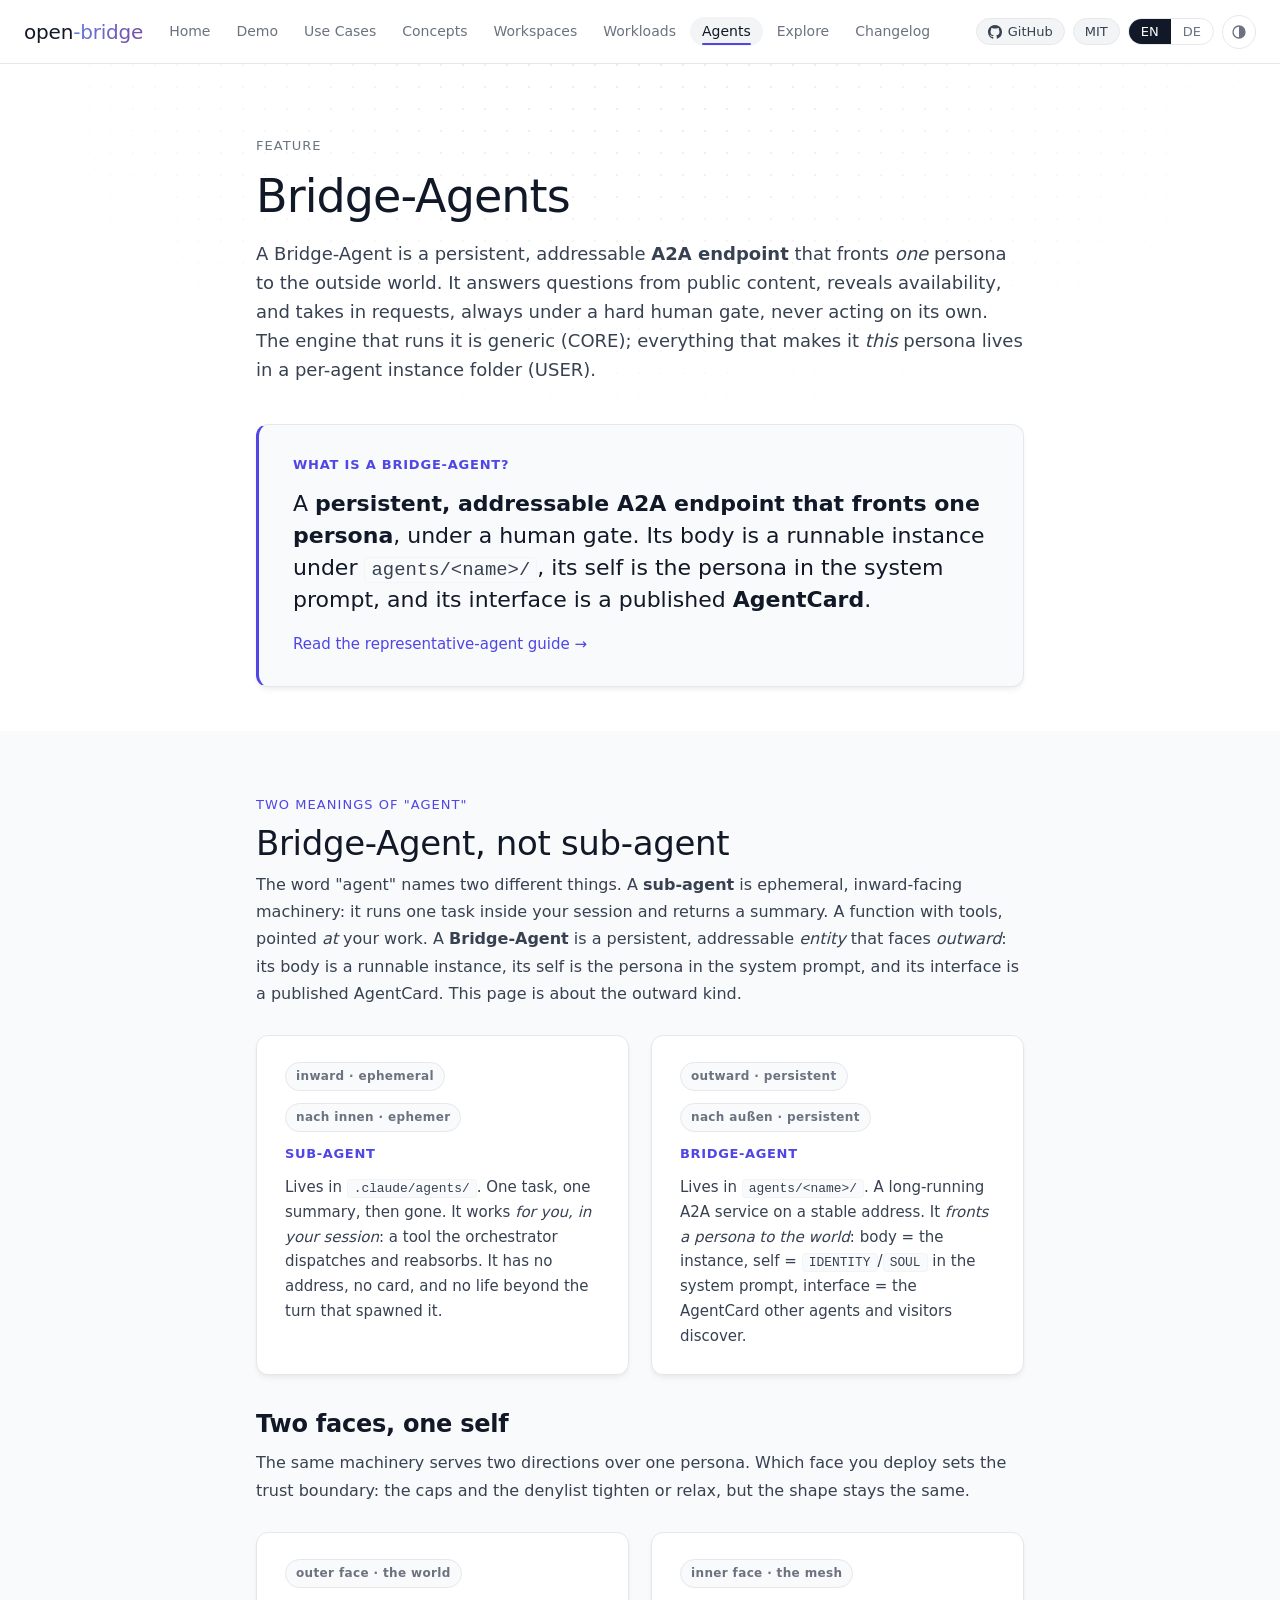
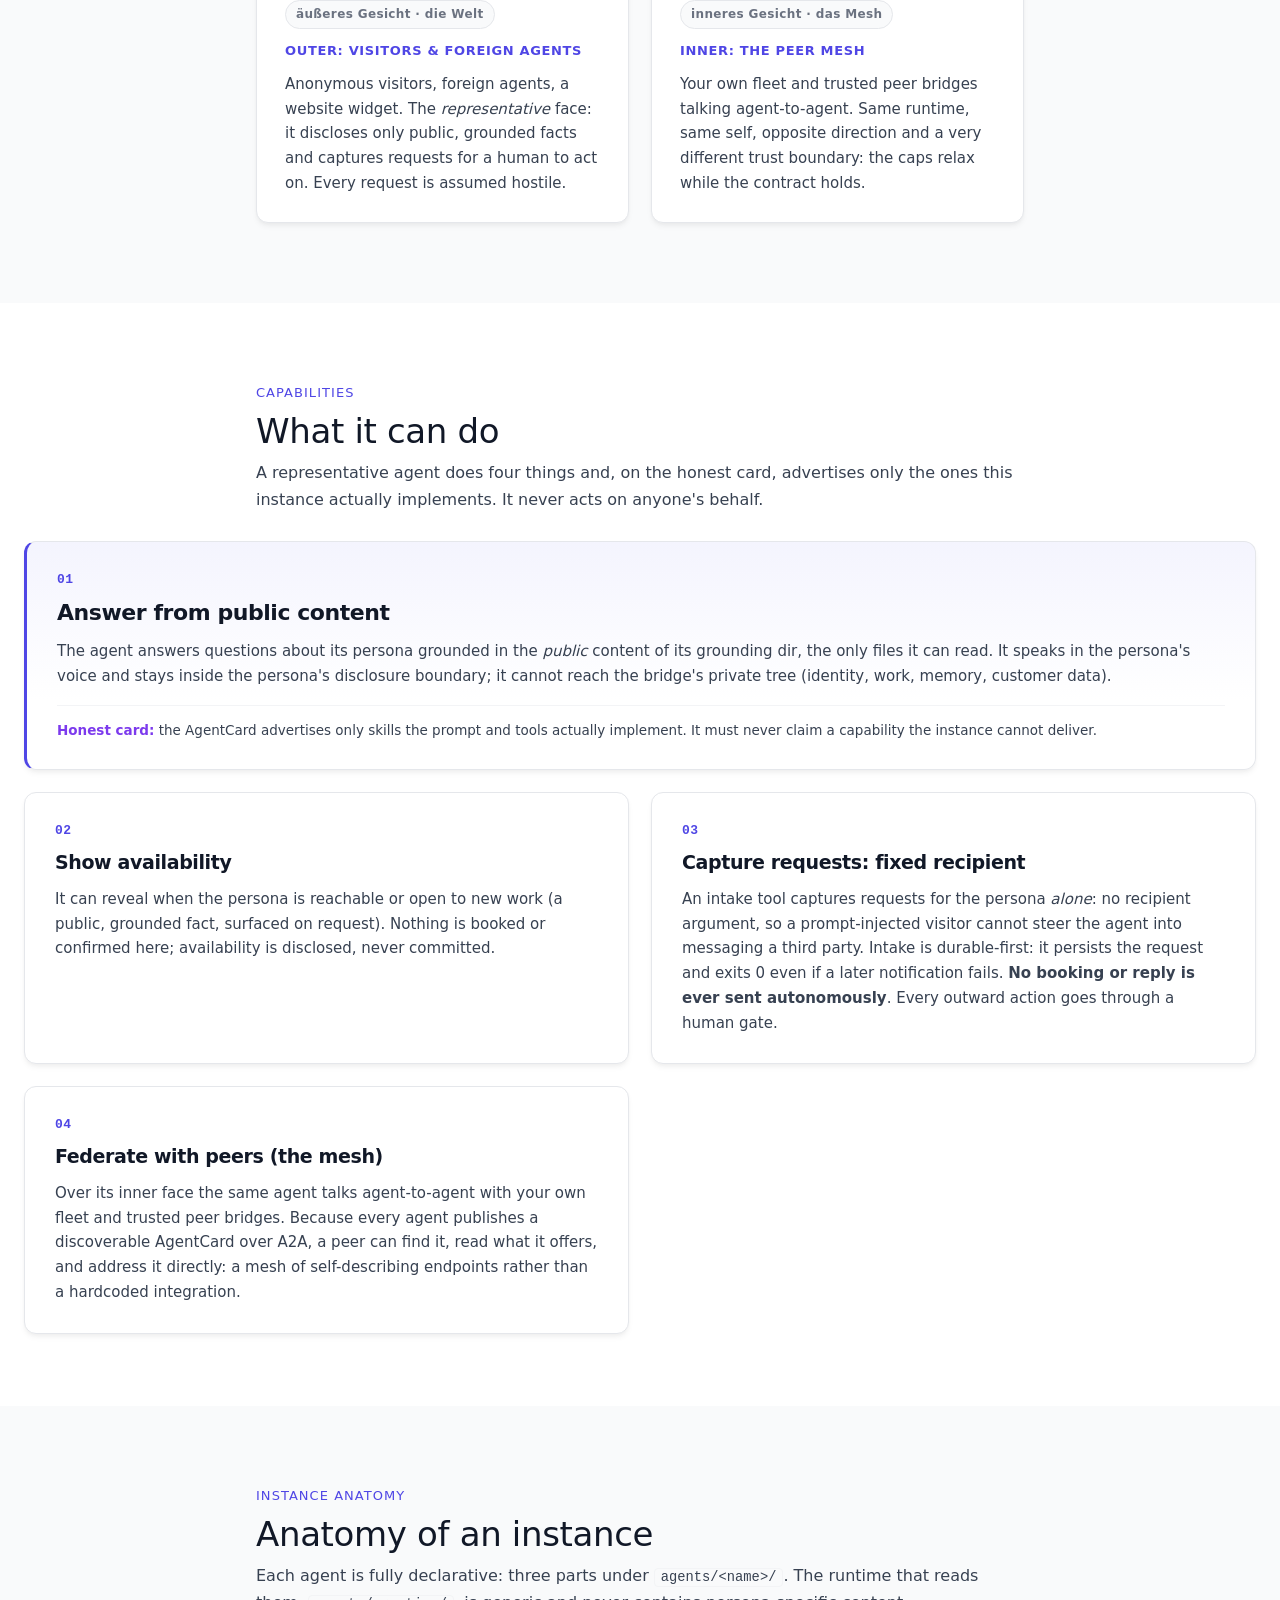
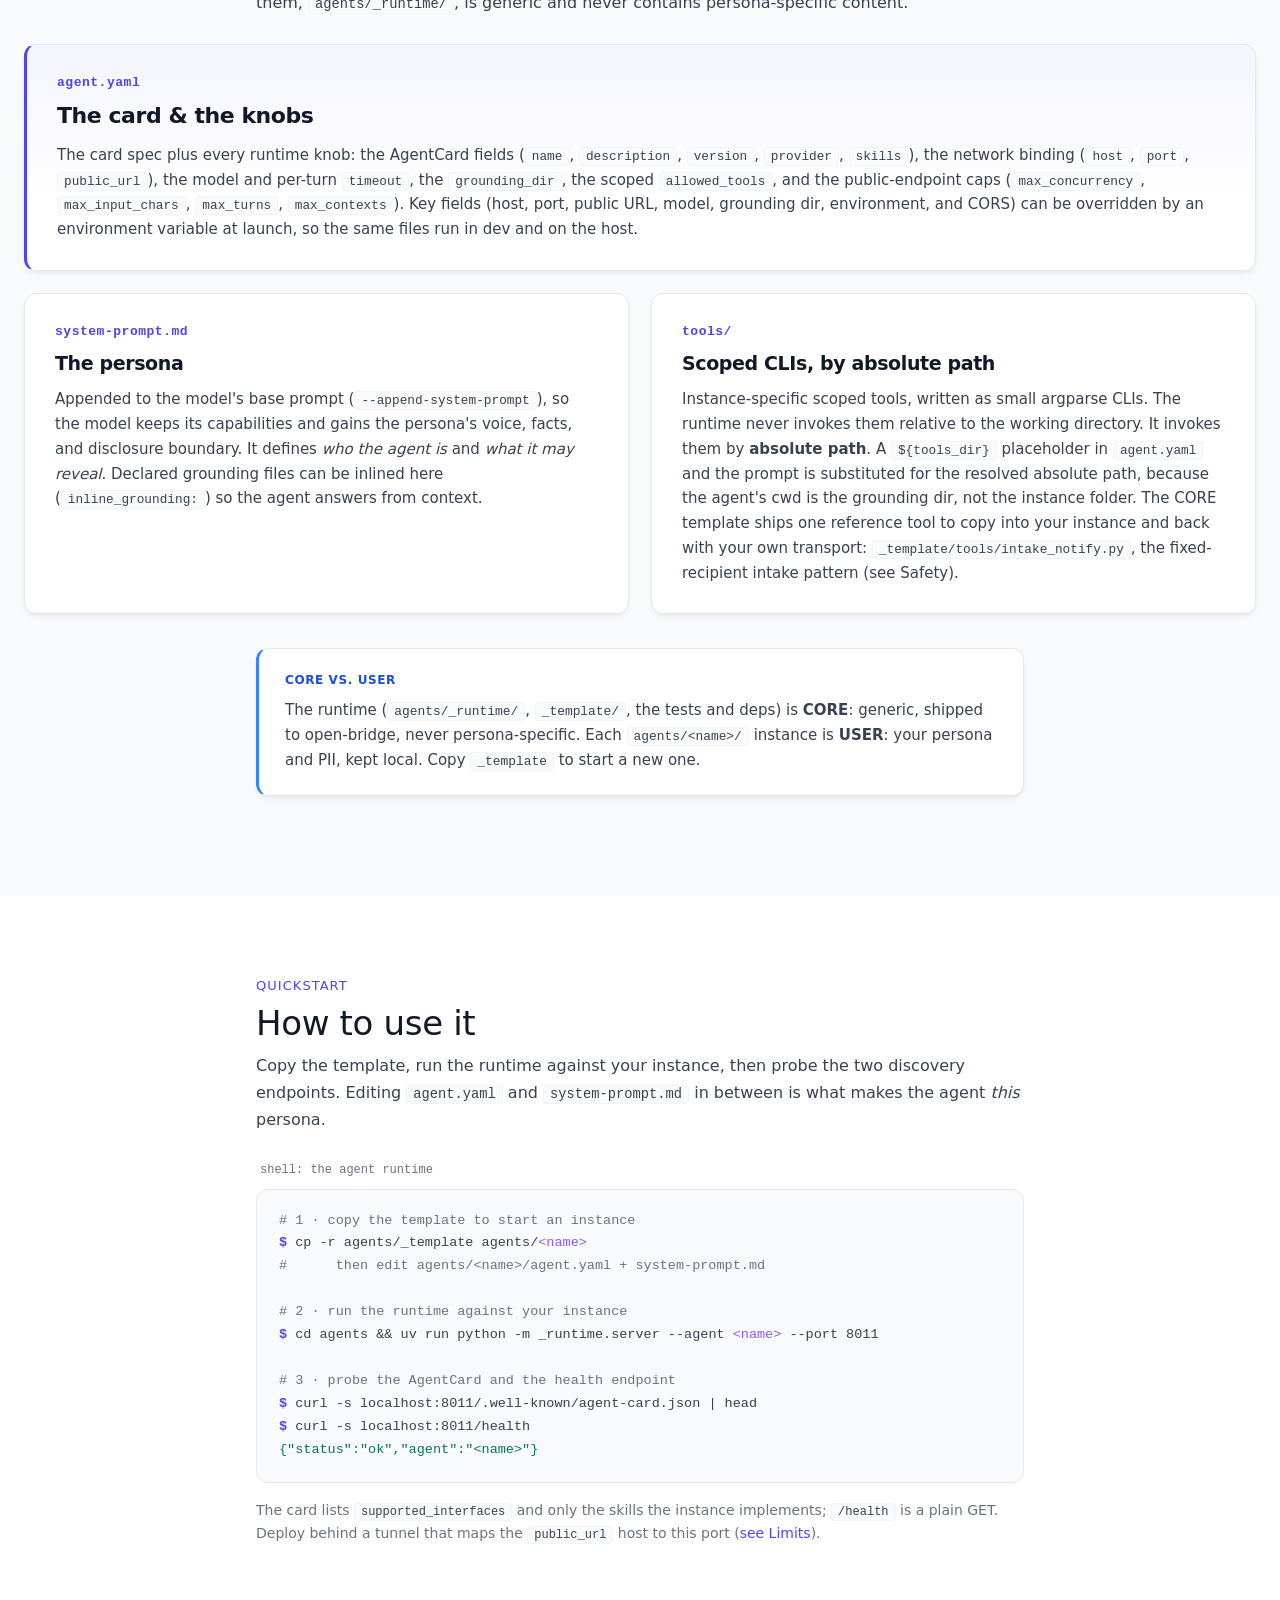
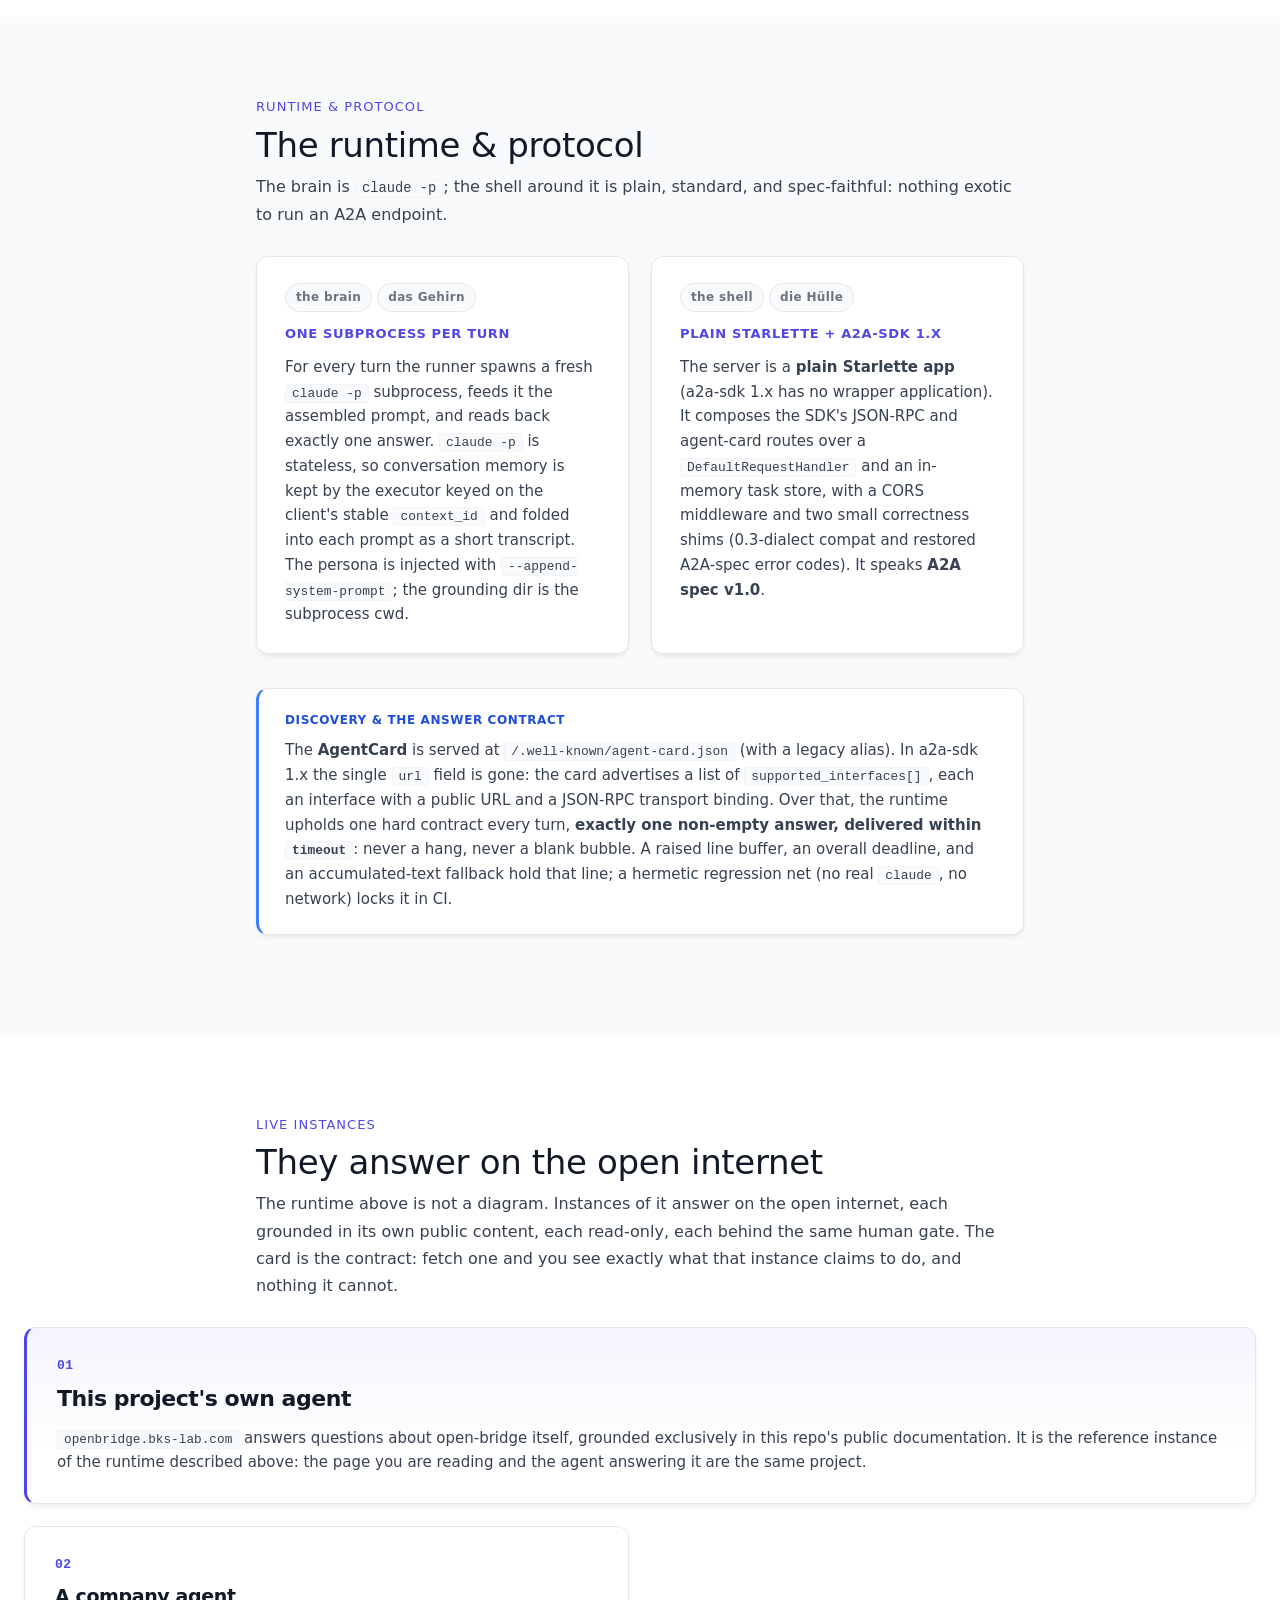
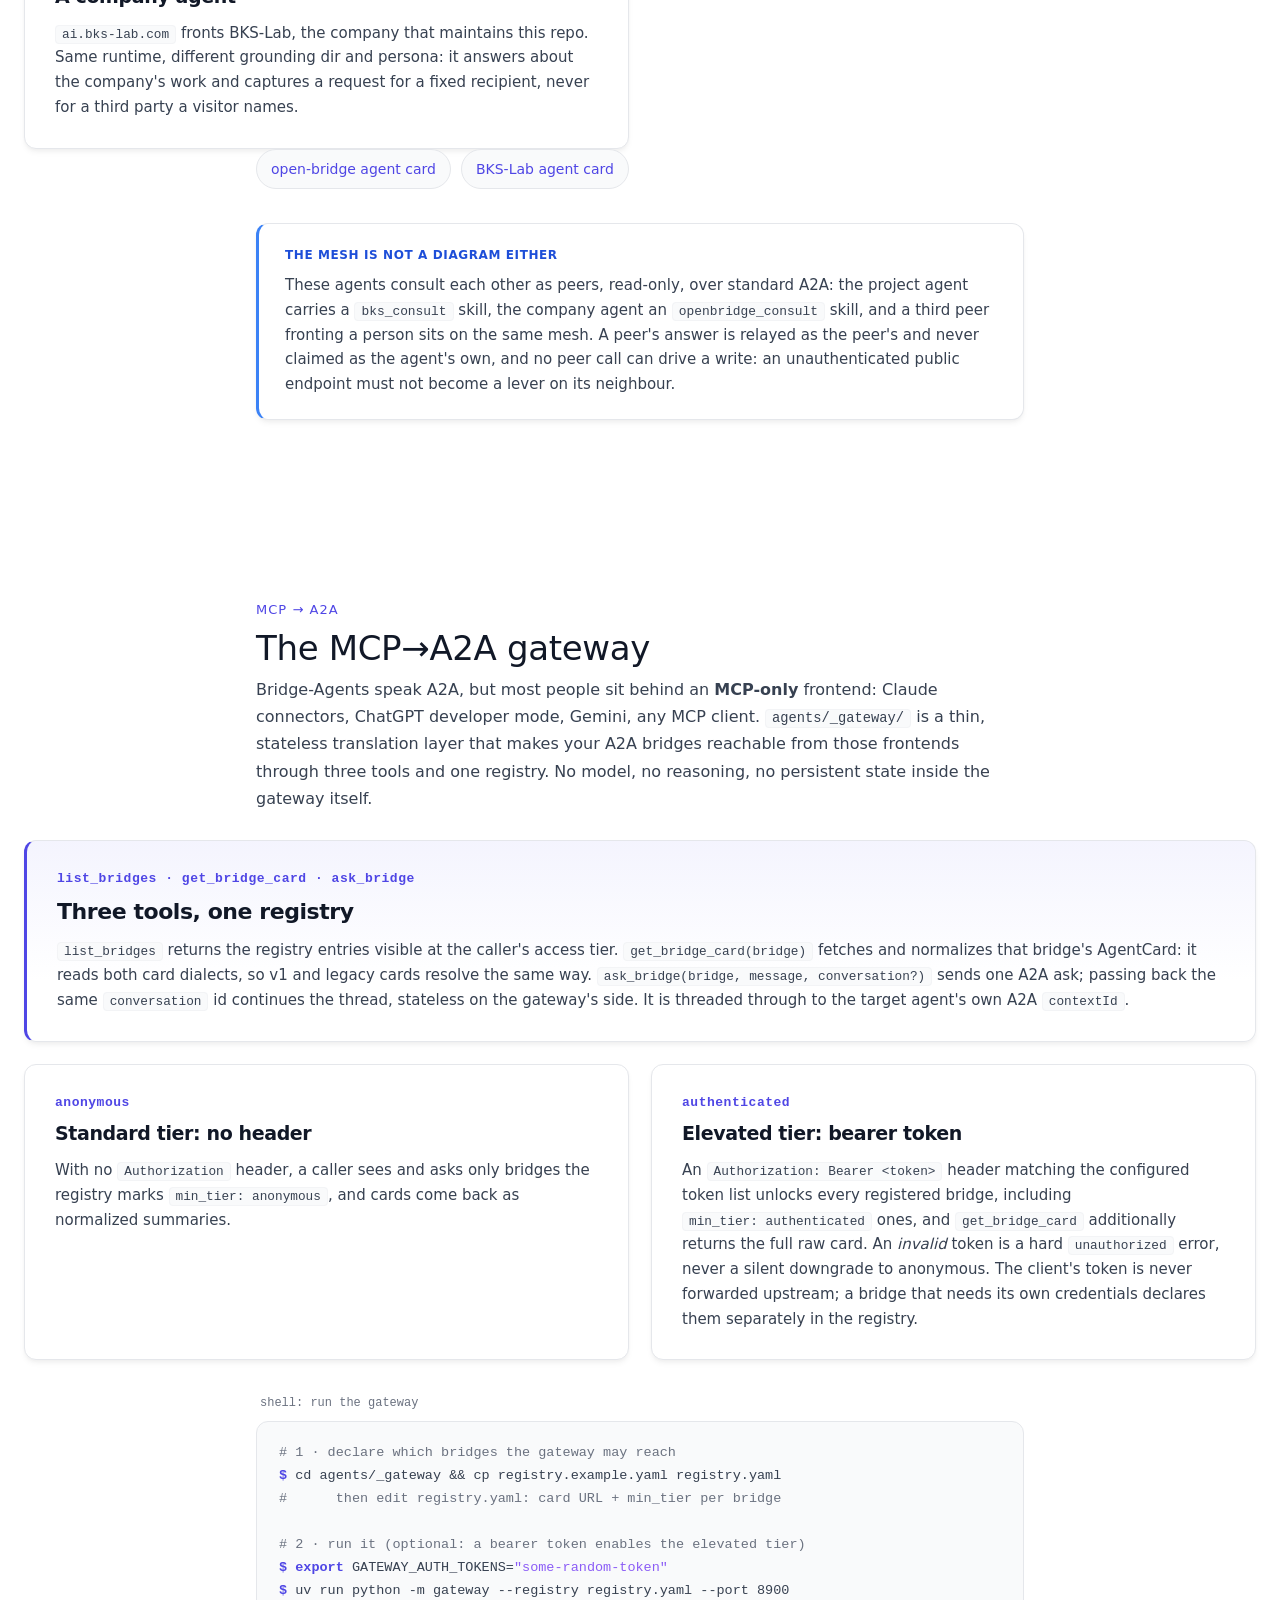
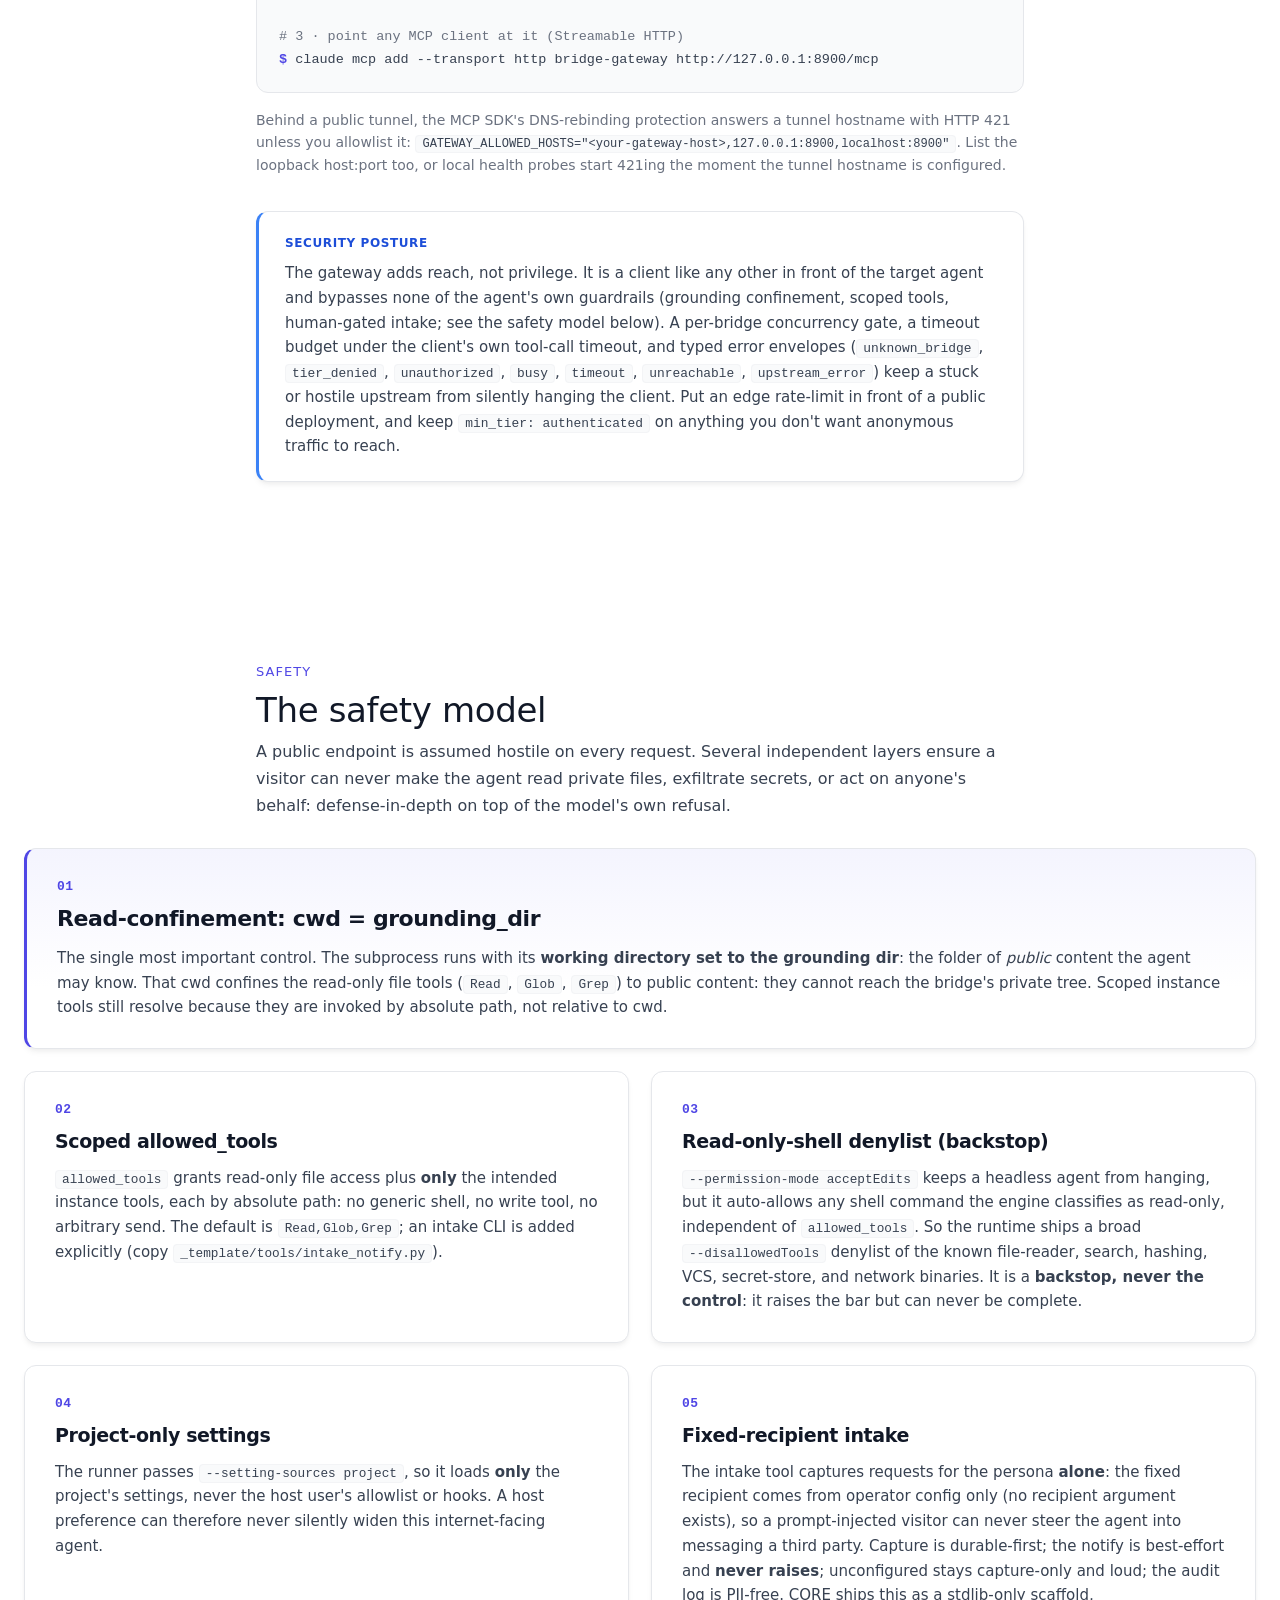
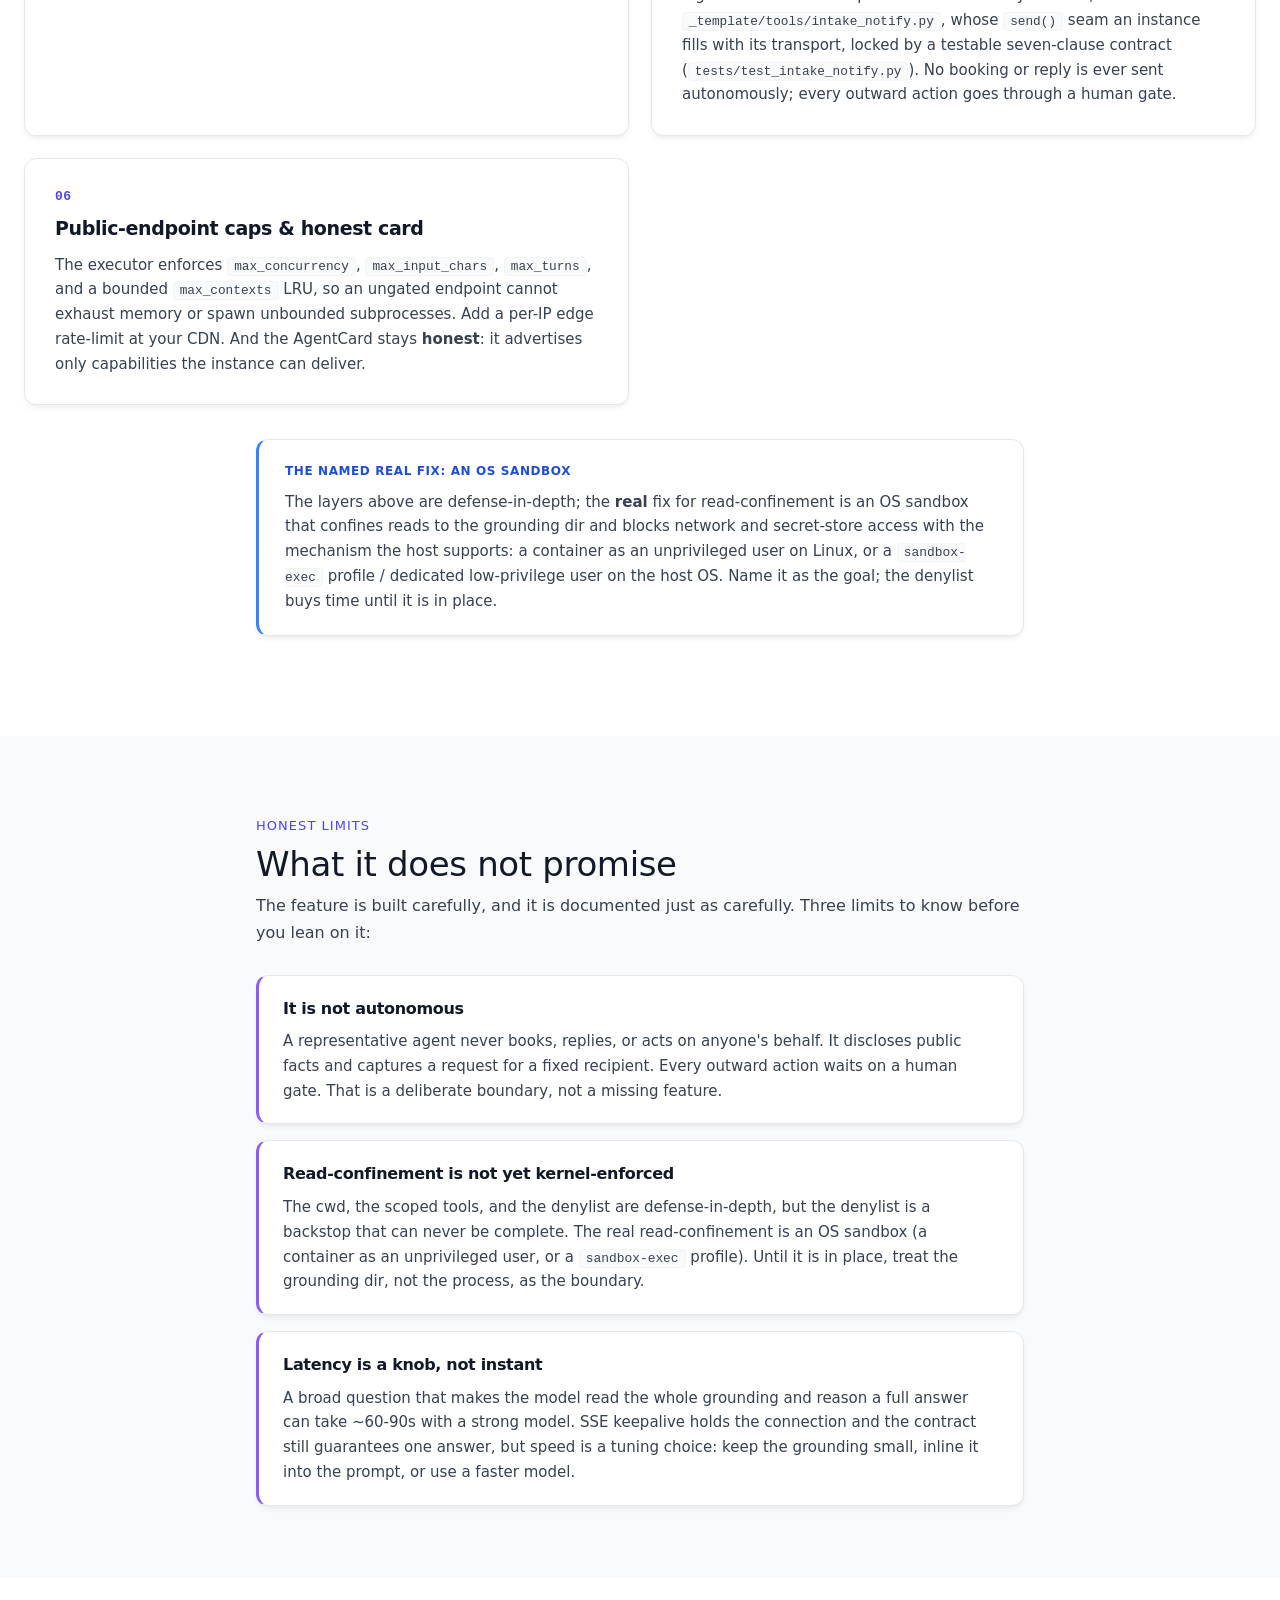
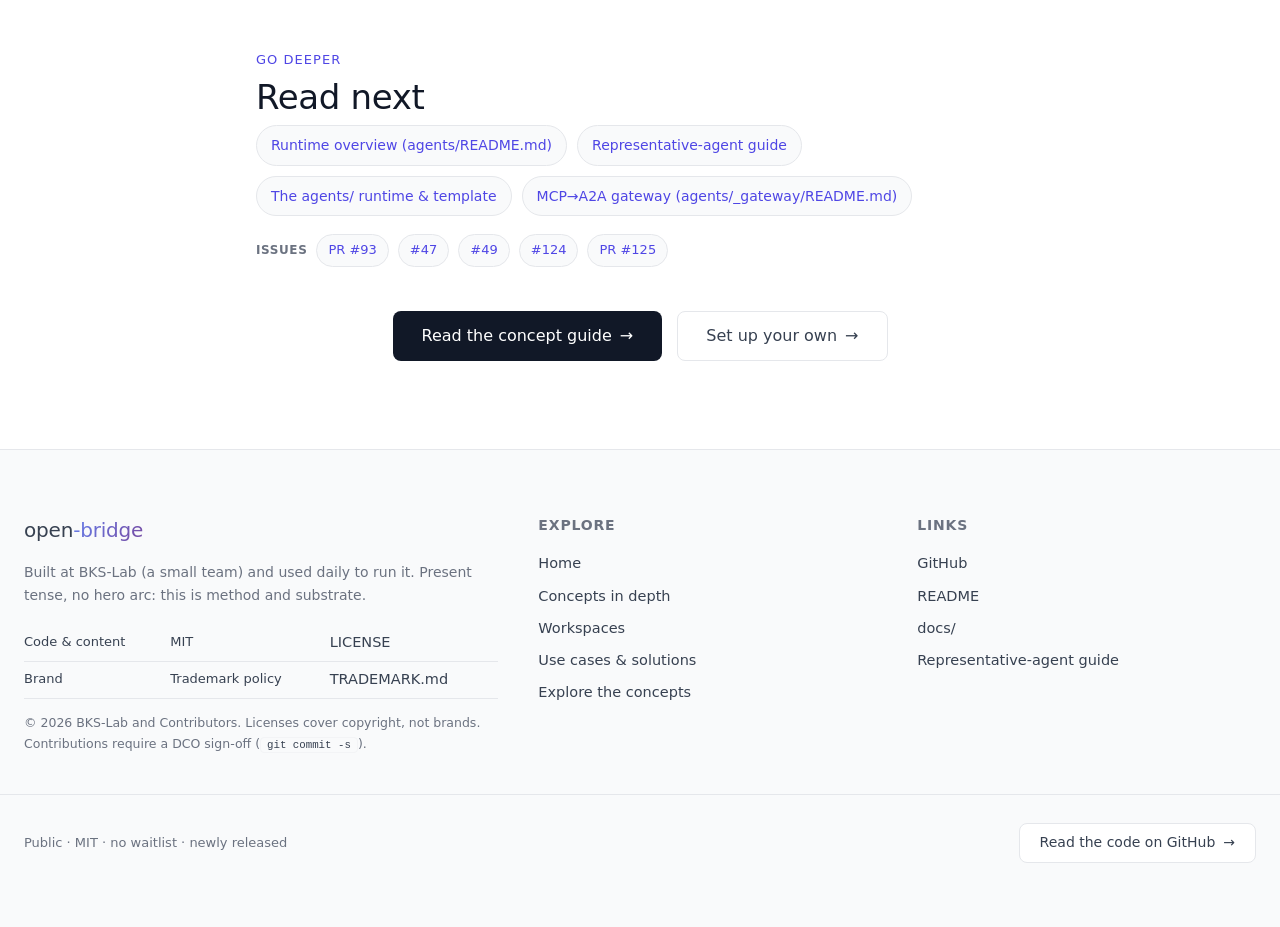
==== commit ddb7a1e3: "Lead with setting up your own Bridge, the demo second Every entry point sent people to the demo work" ====
--- a/docs/agents.html
+++ b/docs/agents.html
@@ -731,7 +731,7 @@
       </div>
       <div class="prose" style="margin-top:44px;text-align:center">
         <a class="btn btn-primary" href="concepts.html"><span data-lang="en">Read the concept guide</span><span data-lang="de">Den Konzept-Guide lesen</span> <span class="arrow">→</span></a>
-        <a class="btn btn-secondary" href="index.html#get-started" style="margin-left:10px"><span data-lang="en">Try it in 2 minutes</span><span data-lang="de">In 2 Minuten ausprobieren</span> <span class="arrow">→</span></a>
+        <a class="btn btn-secondary" href="index.html#get-started" style="margin-left:10px"><span data-lang="en">Set up your own</span><span data-lang="de">Eigene Bridge einrichten</span> <span class="arrow">→</span></a>
       </div>
     </div>
   </section>
--- a/docs/assets/brand.css
+++ b/docs/assets/brand.css
@@ -313,6 +313,8 @@
   .chip .chip-label{position:absolute;width:1px;height:1px;overflow:hidden;clip:rect(0 0 0 0);white-space:nowrap}
   .nav-chips .chip{padding:7px 9px}
   .page-hero{padding-block:48px 28px}
+  /* room for the chat launcher under the last footer line */
+  footer{padding-bottom:88px}
   :root{--section-y:72px}
 }
 
